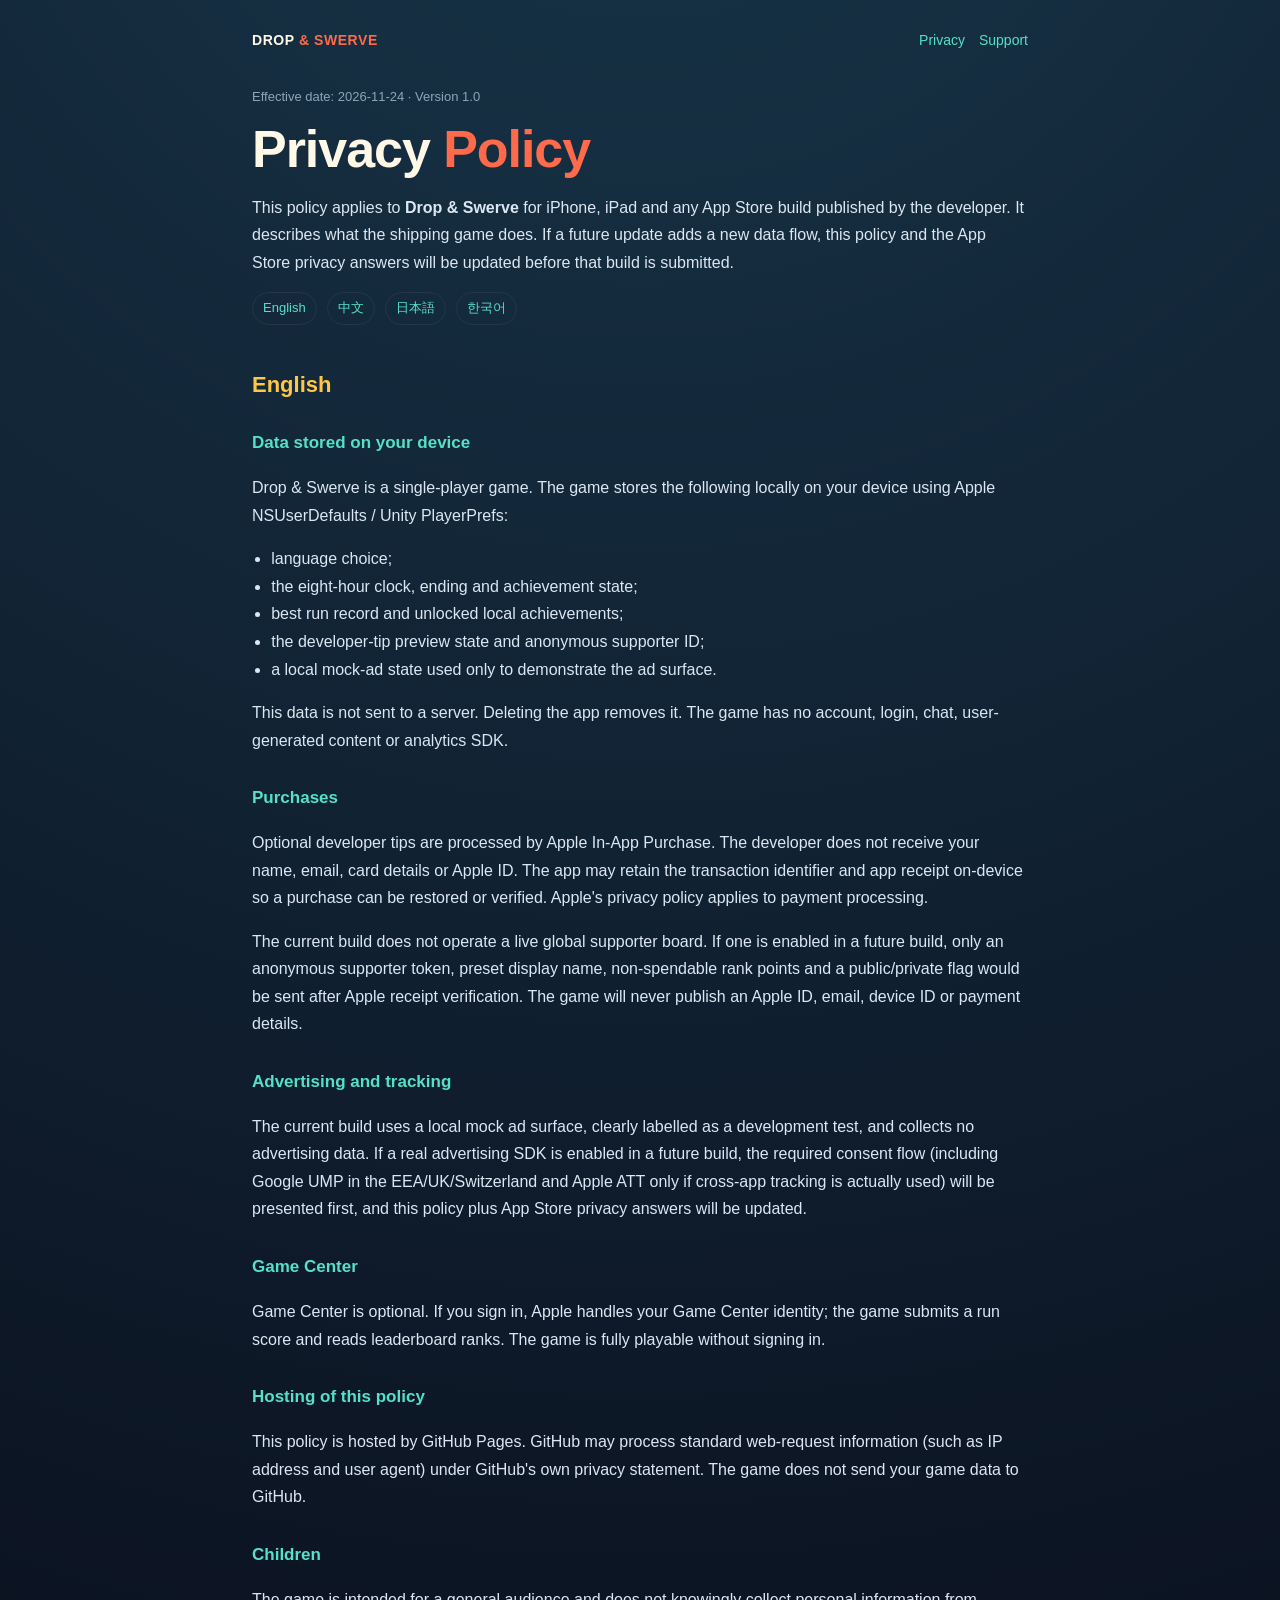
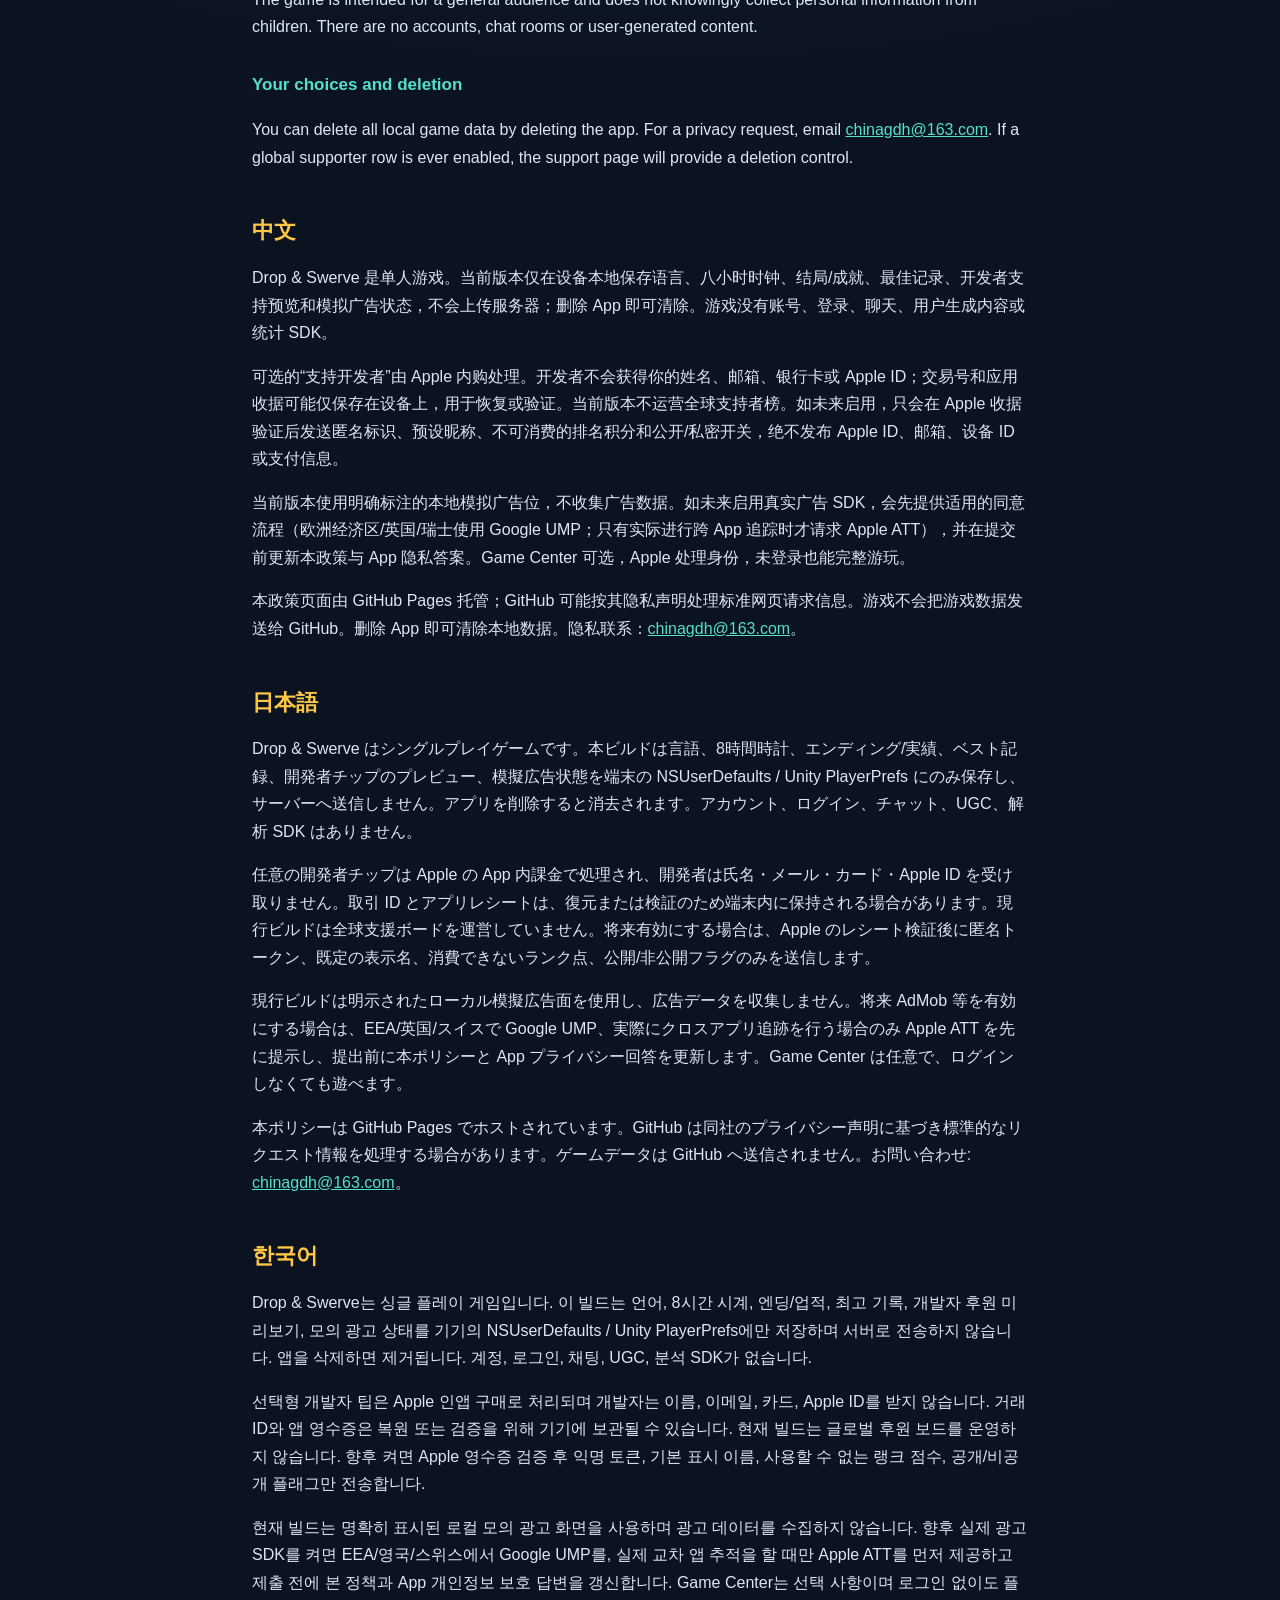
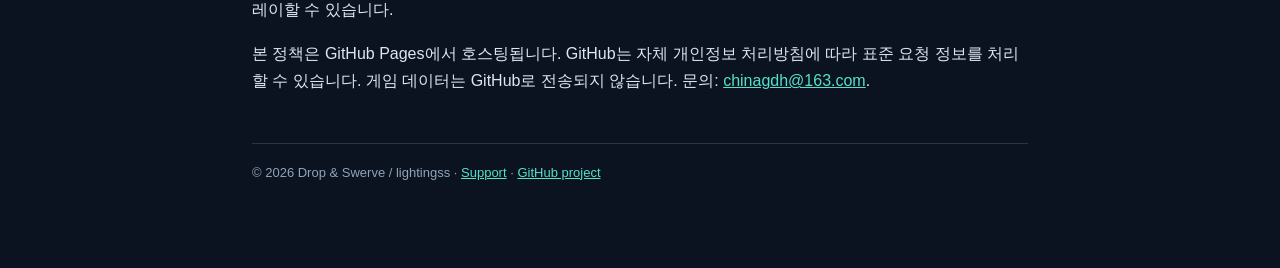
==== privacy.html @ 7aa55470 "Update support and privacy contact email" ====
<!doctype html>
<html lang="en">
<head>
<meta charset="utf-8">
<meta name="viewport" content="width=device-width,initial-scale=1,viewport-fit=cover">
<title>Privacy Policy — Drop &amp; Swerve</title>
<meta name="description" content="Privacy Policy for Drop & Swerve.">
<link rel="stylesheet" href="style.css">
</head>
<body><div class="wrap">
<nav><a class="brand" href="./">DROP <span>&amp; SWERVE</span></a><a href="privacy.html">Privacy</a><a href="support.html">Support</a></nav>
<main>
<p class="muted">Effective date: 2026-11-24 · Version 1.0</p>
<h1>Privacy <span>Policy</span></h1>
<p>This policy applies to <strong>Drop &amp; Swerve</strong> for iPhone, iPad and any App Store build published by the developer. It describes what the shipping game does. If a future update adds a new data flow, this policy and the App Store privacy answers will be updated before that build is submitted.</p>
<div class="langs"><a href="#en">English</a><a href="#zh">中文</a><a href="#ja">日本語</a><a href="#ko">한국어</a></div>

<h2 id="en">English</h2>
<h3>Data stored on your device</h3>
<p>Drop &amp; Swerve is a single-player game. The game stores the following locally on your device using Apple NSUserDefaults / Unity PlayerPrefs:</p>
<ul>
<li>language choice;</li>
<li>the eight-hour clock, ending and achievement state;</li>
<li>best run record and unlocked local achievements;</li>
<li>the developer-tip preview state and anonymous supporter ID;</li>
<li>a local mock-ad state used only to demonstrate the ad surface.</li>
</ul>
<p>This data is not sent to a server. Deleting the app removes it. The game has no account, login, chat, user-generated content or analytics SDK.</p>
<h3>Purchases</h3>
<p>Optional developer tips are processed by Apple In-App Purchase. The developer does not receive your name, email, card details or Apple ID. The app may retain the transaction identifier and app receipt on-device so a purchase can be restored or verified. Apple's privacy policy applies to payment processing.</p>
<p>The current build does not operate a live global supporter board. If one is enabled in a future build, only an anonymous supporter token, preset display name, non-spendable rank points and a public/private flag would be sent after Apple receipt verification. The game will never publish an Apple ID, email, device ID or payment details.</p>
<h3>Advertising and tracking</h3>
<p>The current build uses a local mock ad surface, clearly labelled as a development test, and collects no advertising data. If a real advertising SDK is enabled in a future build, the required consent flow (including Google UMP in the EEA/UK/Switzerland and Apple ATT only if cross-app tracking is actually used) will be presented first, and this policy plus App Store privacy answers will be updated.</p>
<h3>Game Center</h3>
<p>Game Center is optional. If you sign in, Apple handles your Game Center identity; the game submits a run score and reads leaderboard ranks. The game is fully playable without signing in.</p>
<h3>Hosting of this policy</h3>
<p>This policy is hosted by GitHub Pages. GitHub may process standard web-request information (such as IP address and user agent) under GitHub's own privacy statement. The game does not send your game data to GitHub.</p>
<h3>Children</h3>
<p>The game is intended for a general audience and does not knowingly collect personal information from children. There are no accounts, chat rooms or user-generated content.</p>
<h3>Your choices and deletion</h3>
<p>You can delete all local game data by deleting the app. For a privacy request, email <a href="mailto:chinagdh@163.com">chinagdh@163.com</a>. If a global supporter row is ever enabled, the support page will provide a deletion control.</p>

<h2 id="zh">中文</h2>
<p>Drop &amp; Swerve 是单人游戏。当前版本仅在设备本地保存语言、八小时时钟、结局/成就、最佳记录、开发者支持预览和模拟广告状态，不会上传服务器；删除 App 即可清除。游戏没有账号、登录、聊天、用户生成内容或统计 SDK。</p>
<p>可选的“支持开发者”由 Apple 内购处理。开发者不会获得你的姓名、邮箱、银行卡或 Apple ID；交易号和应用收据可能仅保存在设备上，用于恢复或验证。当前版本不运营全球支持者榜。如未来启用，只会在 Apple 收据验证后发送匿名标识、预设昵称、不可消费的排名积分和公开/私密开关，绝不发布 Apple ID、邮箱、设备 ID 或支付信息。</p>
<p>当前版本使用明确标注的本地模拟广告位，不收集广告数据。如未来启用真实广告 SDK，会先提供适用的同意流程（欧洲经济区/英国/瑞士使用 Google UMP；只有实际进行跨 App 追踪时才请求 Apple ATT），并在提交前更新本政策与 App 隐私答案。Game Center 可选，Apple 处理身份，未登录也能完整游玩。</p>
<p>本政策页面由 GitHub Pages 托管；GitHub 可能按其隐私声明处理标准网页请求信息。游戏不会把游戏数据发送给 GitHub。删除 App 即可清除本地数据。隐私联系：<a href="mailto:chinagdh@163.com">chinagdh@163.com</a>。</p>

<h2 id="ja">日本語</h2>
<p>Drop &amp; Swerve はシングルプレイゲームです。本ビルドは言語、8時間時計、エンディング/実績、ベスト記録、開発者チップのプレビュー、模擬広告状態を端末の NSUserDefaults / Unity PlayerPrefs にのみ保存し、サーバーへ送信しません。アプリを削除すると消去されます。アカウント、ログイン、チャット、UGC、解析 SDK はありません。</p>
<p>任意の開発者チップは Apple の App 内課金で処理され、開発者は氏名・メール・カード・Apple ID を受け取りません。取引 ID とアプリレシートは、復元または検証のため端末内に保持される場合があります。現行ビルドは全球支援ボードを運営していません。将来有効にする場合は、Apple のレシート検証後に匿名トークン、既定の表示名、消費できないランク点、公開/非公開フラグのみを送信します。</p>
<p>現行ビルドは明示されたローカル模擬広告面を使用し、広告データを収集しません。将来 AdMob 等を有効にする場合は、EEA/英国/スイスで Google UMP、実際にクロスアプリ追跡を行う場合のみ Apple ATT を先に提示し、提出前に本ポリシーと App プライバシー回答を更新します。Game Center は任意で、ログインしなくても遊べます。</p>
<p>本ポリシーは GitHub Pages でホストされています。GitHub は同社のプライバシー声明に基づき標準的なリクエスト情報を処理する場合があります。ゲームデータは GitHub へ送信されません。お問い合わせ: <a href="mailto:chinagdh@163.com">chinagdh@163.com</a>。</p>

<h2 id="ko">한국어</h2>
<p>Drop &amp; Swerve는 싱글 플레이 게임입니다. 이 빌드는 언어, 8시간 시계, 엔딩/업적, 최고 기록, 개발자 후원 미리보기, 모의 광고 상태를 기기의 NSUserDefaults / Unity PlayerPrefs에만 저장하며 서버로 전송하지 않습니다. 앱을 삭제하면 제거됩니다. 계정, 로그인, 채팅, UGC, 분석 SDK가 없습니다.</p>
<p>선택형 개발자 팁은 Apple 인앱 구매로 처리되며 개발자는 이름, 이메일, 카드, Apple ID를 받지 않습니다. 거래 ID와 앱 영수증은 복원 또는 검증을 위해 기기에 보관될 수 있습니다. 현재 빌드는 글로벌 후원 보드를 운영하지 않습니다. 향후 켜면 Apple 영수증 검증 후 익명 토큰, 기본 표시 이름, 사용할 수 없는 랭크 점수, 공개/비공개 플래그만 전송합니다.</p>
<p>현재 빌드는 명확히 표시된 로컬 모의 광고 화면을 사용하며 광고 데이터를 수집하지 않습니다. 향후 실제 광고 SDK를 켜면 EEA/영국/스위스에서 Google UMP를, 실제 교차 앱 추적을 할 때만 Apple ATT를 먼저 제공하고 제출 전에 본 정책과 App 개인정보 보호 답변을 갱신합니다. Game Center는 선택 사항이며 로그인 없이도 플레이할 수 있습니다.</p>
<p>본 정책은 GitHub Pages에서 호스팅됩니다. GitHub는 자체 개인정보 처리방침에 따라 표준 요청 정보를 처리할 수 있습니다. 게임 데이터는 GitHub로 전송되지 않습니다. 문의: <a href="mailto:chinagdh@163.com">chinagdh@163.com</a>.</p>
</main>
<footer>© 2026 Drop &amp; Swerve / lightingss · <a href="support.html">Support</a> · <a href="https://github.com/lightingss/drop-swerve-legal">GitHub project</a></footer>
</div></body></html>
---- style.css ----
:root{color-scheme:dark;--bg:#0b1220;--panel:#111c2d;--ink:#dce7f2;--cream:#fff8e7;--coral:#ff6a4a;--gold:#ffc744;--teal:#55e0c8;--muted:#8fa4b8;--line:#24354c}
*{box-sizing:border-box}html{scroll-behavior:smooth}
body{margin:0;background:radial-gradient(circle at 50% -10%,#18364a 0,var(--bg) 55%);color:var(--ink);font-family:-apple-system,BlinkMacSystemFont,"Segoe UI",Roboto,"Helvetica Neue",Arial,"Noto Sans",sans-serif;line-height:1.72}
a{color:var(--teal)}a:hover{color:var(--gold)}
.wrap{width:min(820px,100%);margin:0 auto;padding:28px 22px 84px}
nav{display:flex;gap:14px;flex-wrap:wrap;align-items:center;margin-bottom:34px;font-size:14px}
nav .brand{font-weight:900;color:var(--cream);letter-spacing:.04em;text-decoration:none;margin-right:auto}
nav .brand span{color:var(--coral)}
nav a{text-decoration:none}
.hero{padding:24px 0 30px;border-bottom:1px solid var(--line)}
h1{font-size:clamp(32px,7vw,52px);line-height:1.08;margin:.1em 0 .25em;color:var(--cream);letter-spacing:-.02em}
h1 span{color:var(--coral)}
h2{color:var(--gold);font-size:22px;margin-top:2.1em;line-height:1.3}
h3{color:var(--teal);font-size:17px;margin-top:1.7em}
p,li{font-size:16px}.muted{color:var(--muted);font-size:13px}
.card{background:var(--panel);border:1px solid var(--line);border-radius:18px;padding:18px 20px;margin:16px 0}
.grid{display:grid;grid-template-columns:repeat(auto-fit,minmax(230px,1fr));gap:14px;margin:22px 0}
.btn{display:inline-block;padding:12px 20px;border-radius:999px;background:var(--coral);color:var(--cream);font-weight:800;text-decoration:none}
.btn.secondary{background:transparent;border:1px solid var(--line);color:var(--ink)}
ul{padding-left:1.2em}
.langs{display:flex;gap:10px;flex-wrap:wrap;margin:12px 0 0;font-size:13px}
.langs a{text-decoration:none;border:1px solid var(--line);border-radius:999px;padding:4px 10px}
footer{margin-top:48px;padding-top:18px;border-top:1px solid var(--line);color:var(--muted);font-size:13px}
code{background:#0b1422;border:1px solid var(--line);padding:2px 6px;border-radius:6px}
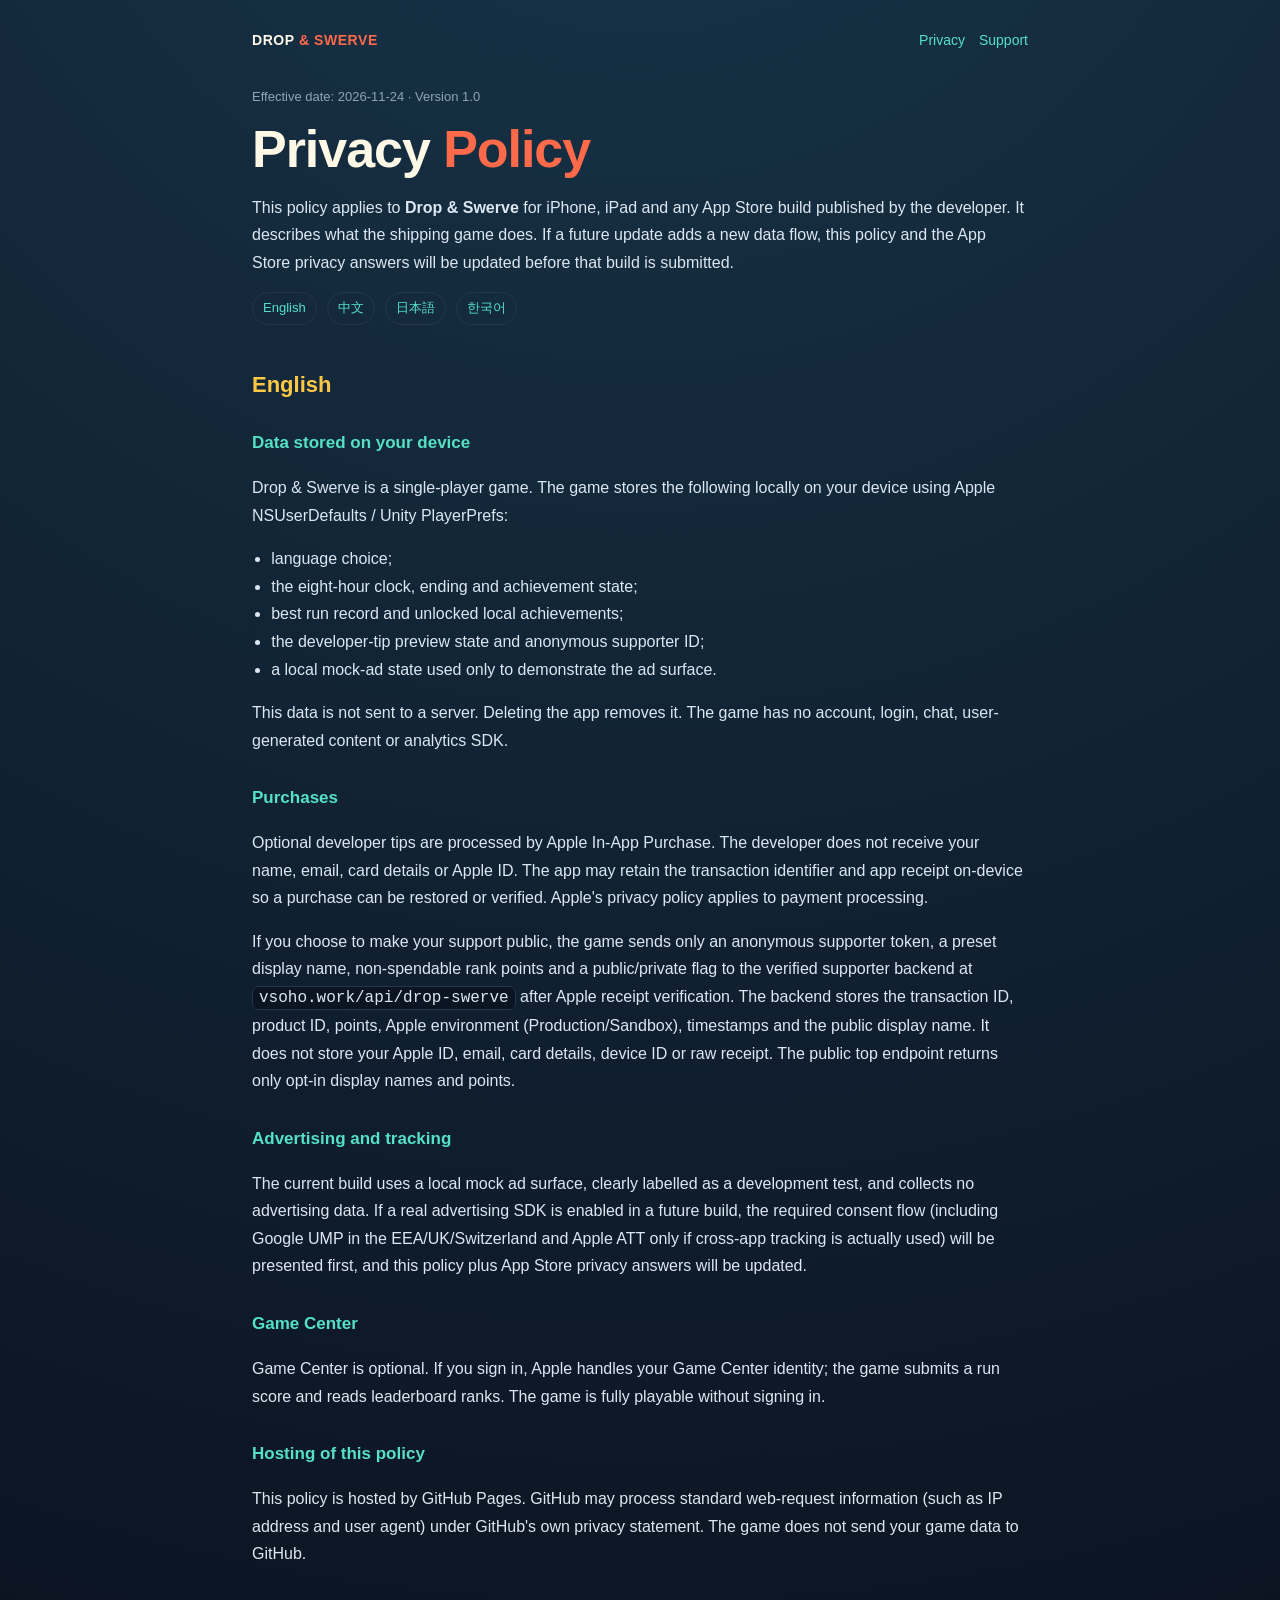
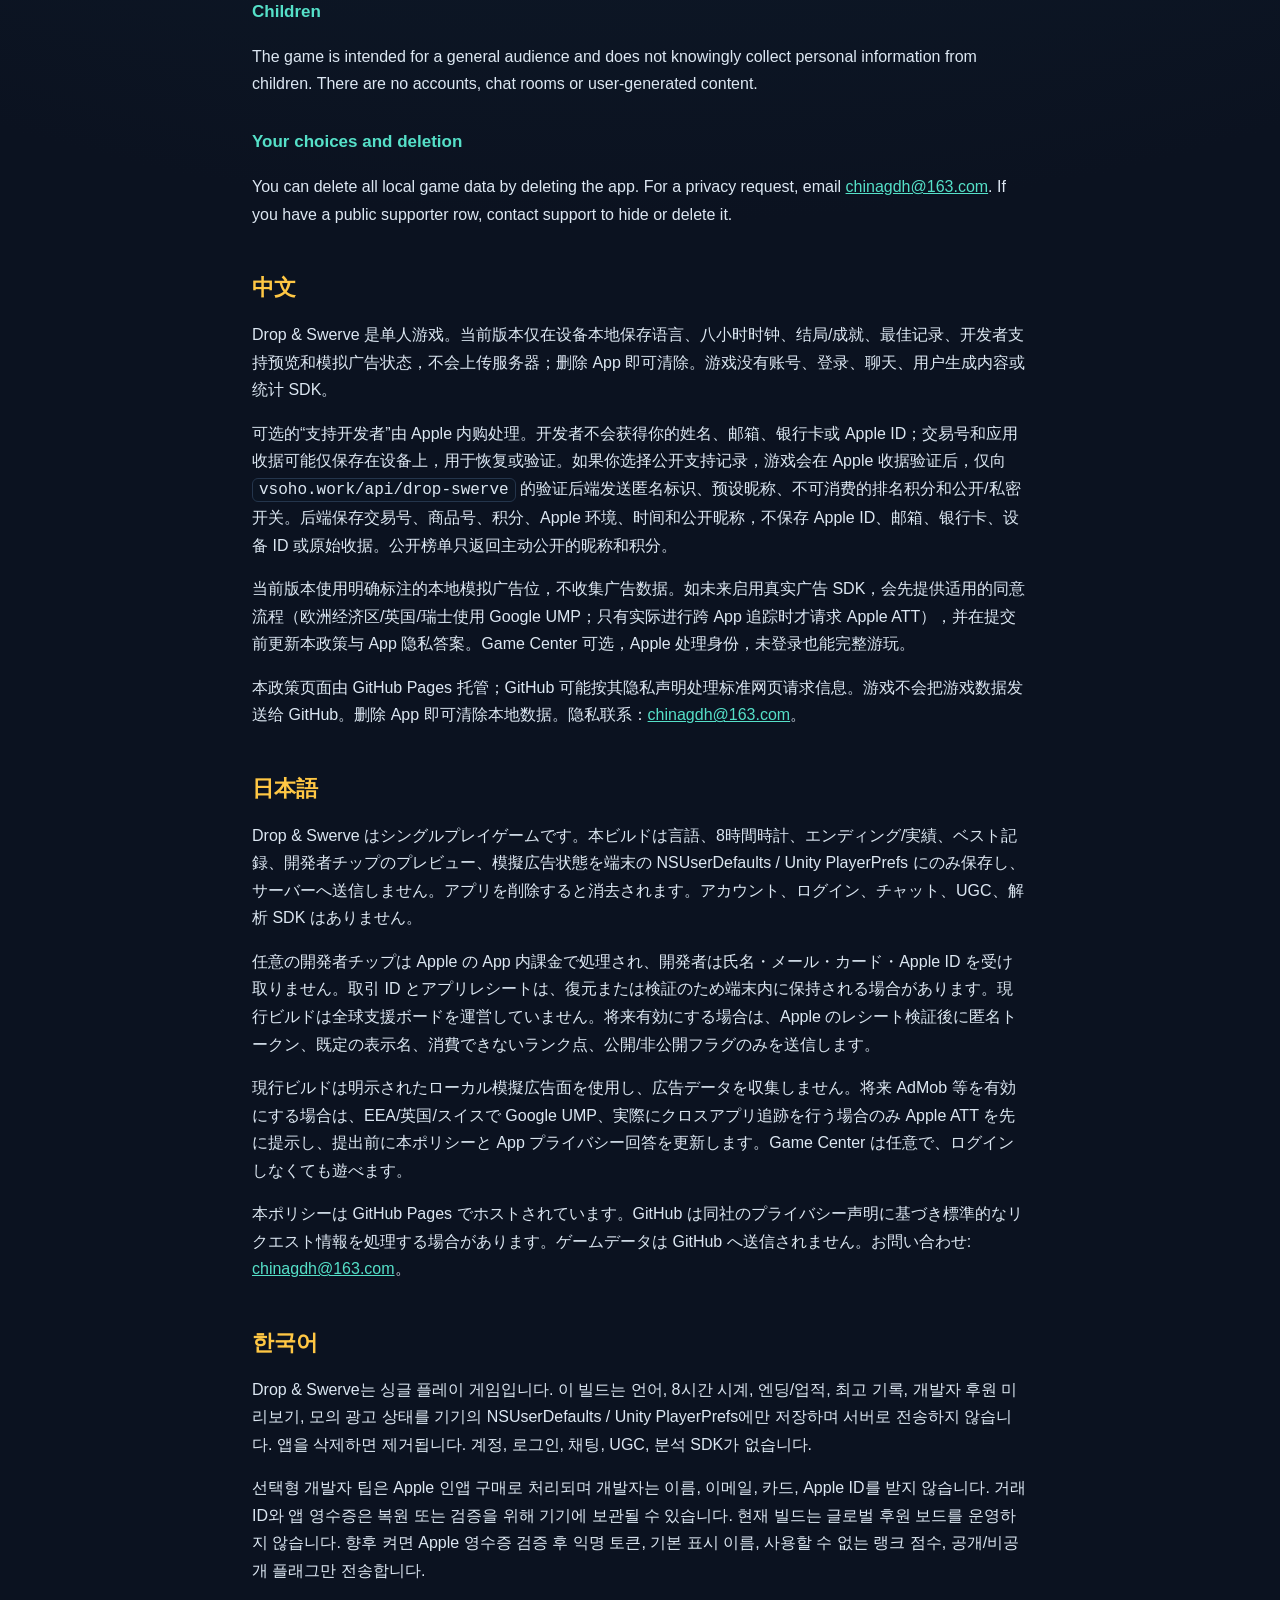
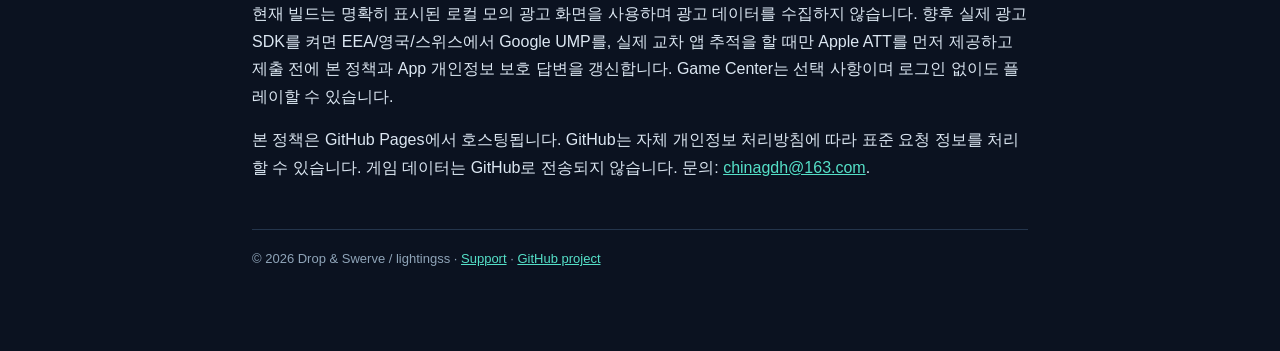
==== commit dd3af537: "Describe verified global supporter board" ====
--- a/privacy.html
+++ b/privacy.html
@@ -28,7 +28,7 @@
 <p>This data is not sent to a server. Deleting the app removes it. The game has no account, login, chat, user-generated content or analytics SDK.</p>
 <h3>Purchases</h3>
 <p>Optional developer tips are processed by Apple In-App Purchase. The developer does not receive your name, email, card details or Apple ID. The app may retain the transaction identifier and app receipt on-device so a purchase can be restored or verified. Apple's privacy policy applies to payment processing.</p>
-<p>The current build does not operate a live global supporter board. If one is enabled in a future build, only an anonymous supporter token, preset display name, non-spendable rank points and a public/private flag would be sent after Apple receipt verification. The game will never publish an Apple ID, email, device ID or payment details.</p>
+<p>If you choose to make your support public, the game sends only an anonymous supporter token, a preset display name, non-spendable rank points and a public/private flag to the verified supporter backend at <code>vsoho.work/api/drop-swerve</code> after Apple receipt verification. The backend stores the transaction ID, product ID, points, Apple environment (Production/Sandbox), timestamps and the public display name. It does not store your Apple ID, email, card details, device ID or raw receipt. The public top endpoint returns only opt-in display names and points.</p>
 <h3>Advertising and tracking</h3>
 <p>The current build uses a local mock ad surface, clearly labelled as a development test, and collects no advertising data. If a real advertising SDK is enabled in a future build, the required consent flow (including Google UMP in the EEA/UK/Switzerland and Apple ATT only if cross-app tracking is actually used) will be presented first, and this policy plus App Store privacy answers will be updated.</p>
 <h3>Game Center</h3>
@@ -38,11 +38,11 @@
 <h3>Children</h3>
 <p>The game is intended for a general audience and does not knowingly collect personal information from children. There are no accounts, chat rooms or user-generated content.</p>
 <h3>Your choices and deletion</h3>
-<p>You can delete all local game data by deleting the app. For a privacy request, email <a href="mailto:chinagdh@163.com">chinagdh@163.com</a>. If a global supporter row is ever enabled, the support page will provide a deletion control.</p>
+<p>You can delete all local game data by deleting the app. For a privacy request, email <a href="mailto:chinagdh@163.com">chinagdh@163.com</a>. If you have a public supporter row, contact support to hide or delete it.</p>
 
 <h2 id="zh">中文</h2>
 <p>Drop &amp; Swerve 是单人游戏。当前版本仅在设备本地保存语言、八小时时钟、结局/成就、最佳记录、开发者支持预览和模拟广告状态，不会上传服务器；删除 App 即可清除。游戏没有账号、登录、聊天、用户生成内容或统计 SDK。</p>
-<p>可选的“支持开发者”由 Apple 内购处理。开发者不会获得你的姓名、邮箱、银行卡或 Apple ID；交易号和应用收据可能仅保存在设备上，用于恢复或验证。当前版本不运营全球支持者榜。如未来启用，只会在 Apple 收据验证后发送匿名标识、预设昵称、不可消费的排名积分和公开/私密开关，绝不发布 Apple ID、邮箱、设备 ID 或支付信息。</p>
+<p>可选的“支持开发者”由 Apple 内购处理。开发者不会获得你的姓名、邮箱、银行卡或 Apple ID；交易号和应用收据可能仅保存在设备上，用于恢复或验证。如果你选择公开支持记录，游戏会在 Apple 收据验证后，仅向 <code>vsoho.work/api/drop-swerve</code> 的验证后端发送匿名标识、预设昵称、不可消费的排名积分和公开/私密开关。后端保存交易号、商品号、积分、Apple 环境、时间和公开昵称，不保存 Apple ID、邮箱、银行卡、设备 ID 或原始收据。公开榜单只返回主动公开的昵称和积分。</p>
 <p>当前版本使用明确标注的本地模拟广告位，不收集广告数据。如未来启用真实广告 SDK，会先提供适用的同意流程（欧洲经济区/英国/瑞士使用 Google UMP；只有实际进行跨 App 追踪时才请求 Apple ATT），并在提交前更新本政策与 App 隐私答案。Game Center 可选，Apple 处理身份，未登录也能完整游玩。</p>
 <p>本政策页面由 GitHub Pages 托管；GitHub 可能按其隐私声明处理标准网页请求信息。游戏不会把游戏数据发送给 GitHub。删除 App 即可清除本地数据。隐私联系：<a href="mailto:chinagdh@163.com">chinagdh@163.com</a>。</p>
 
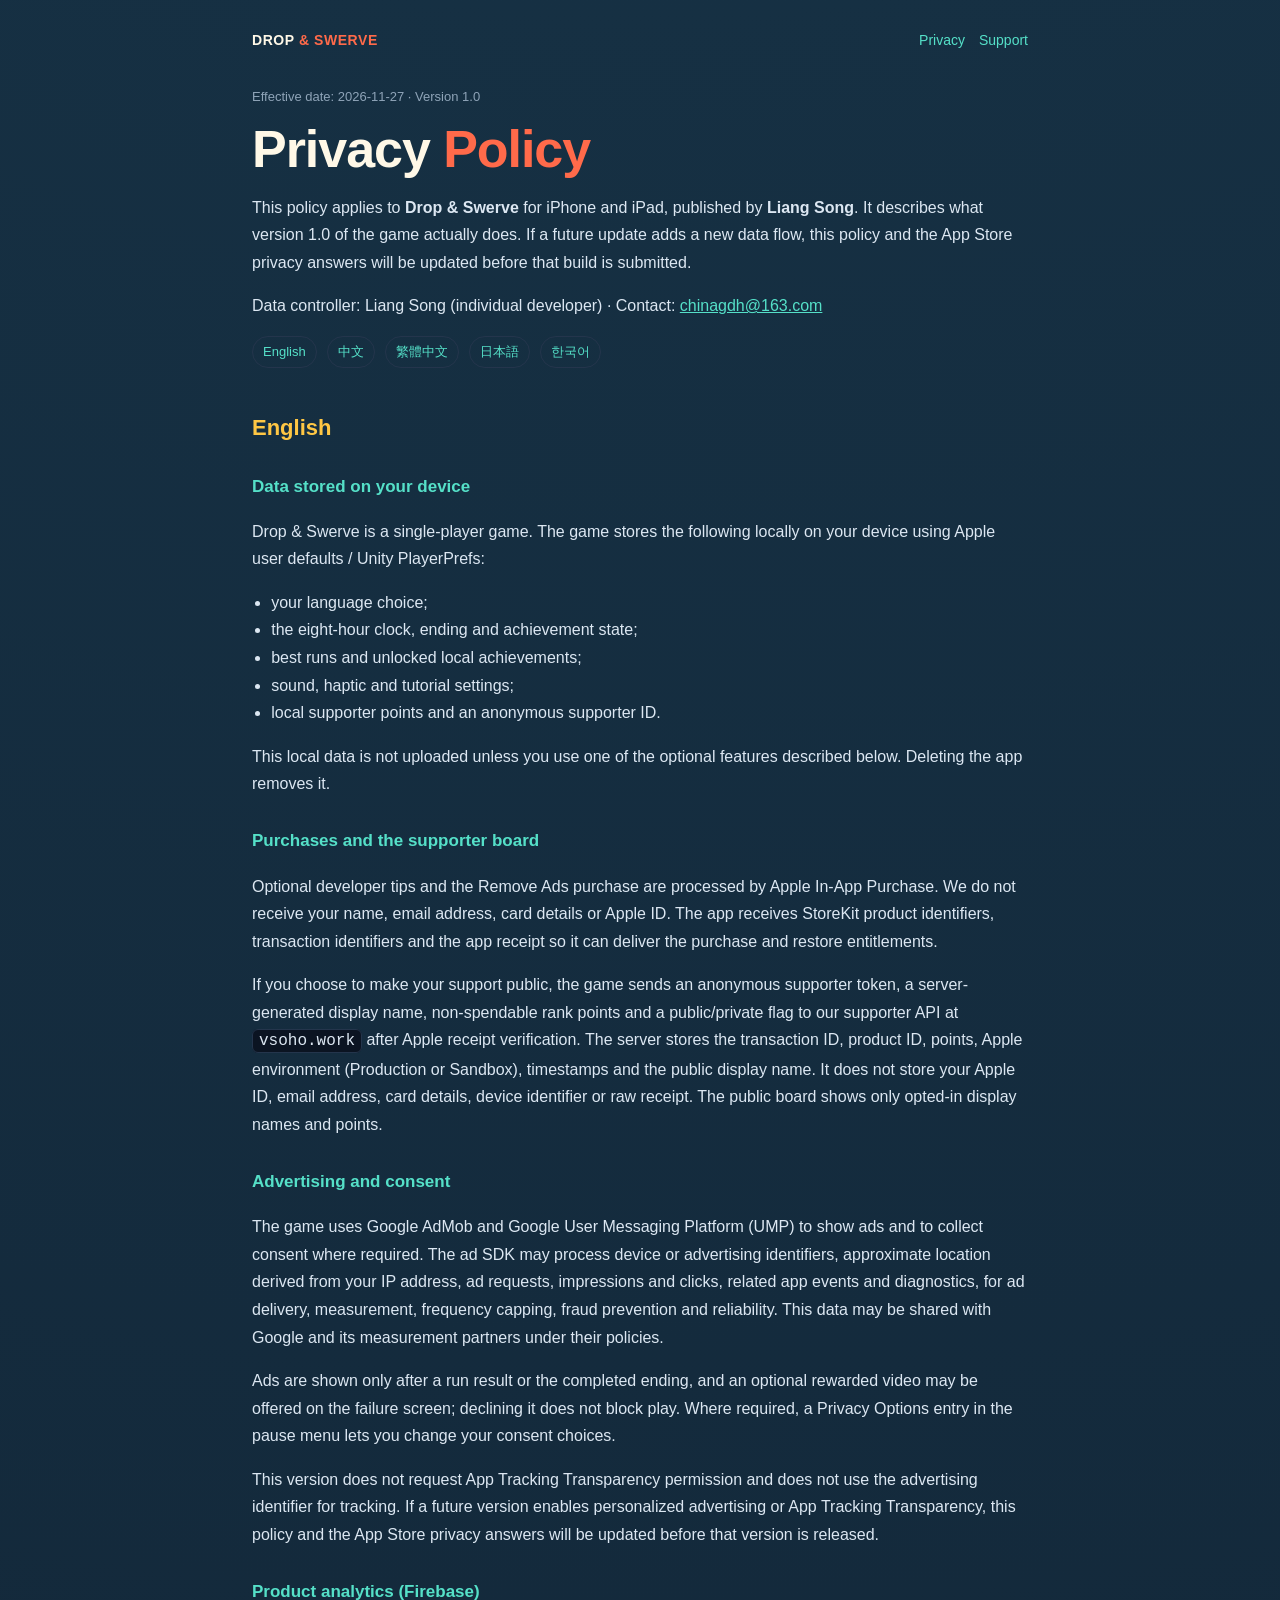
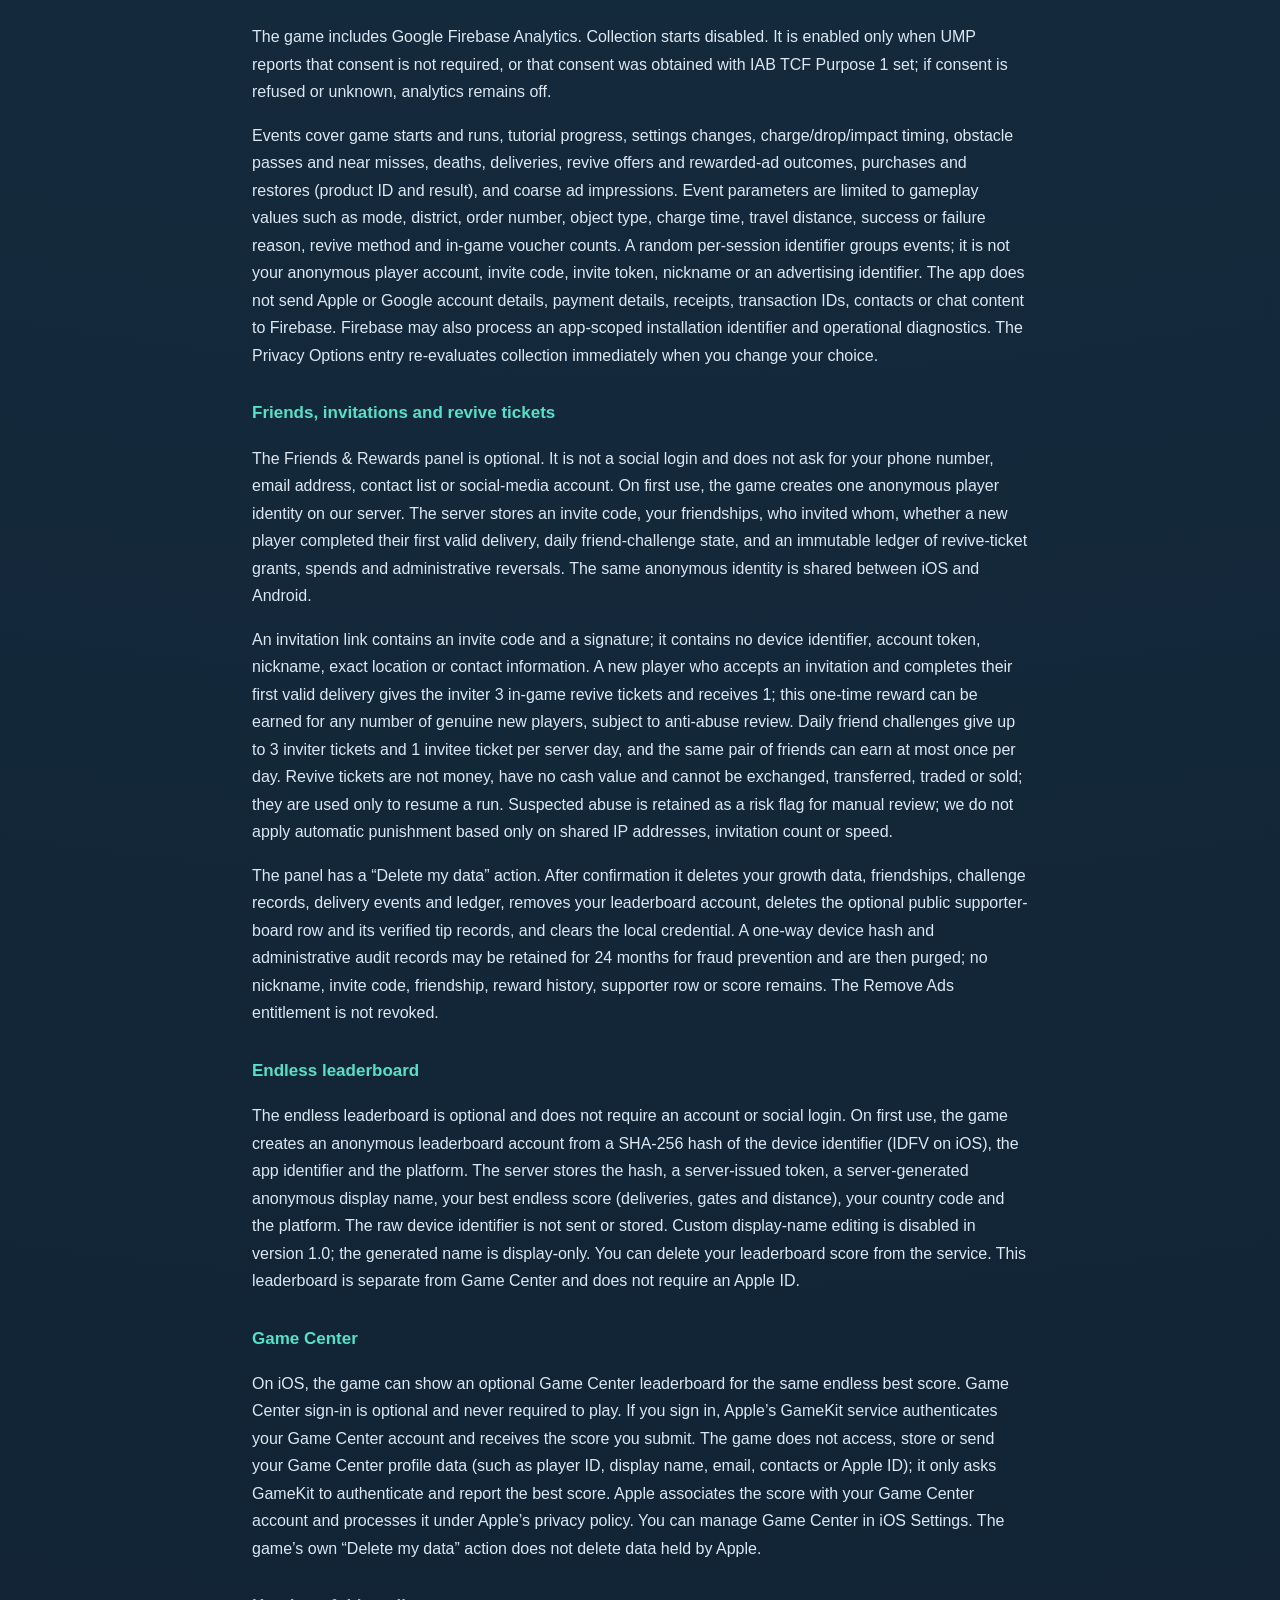
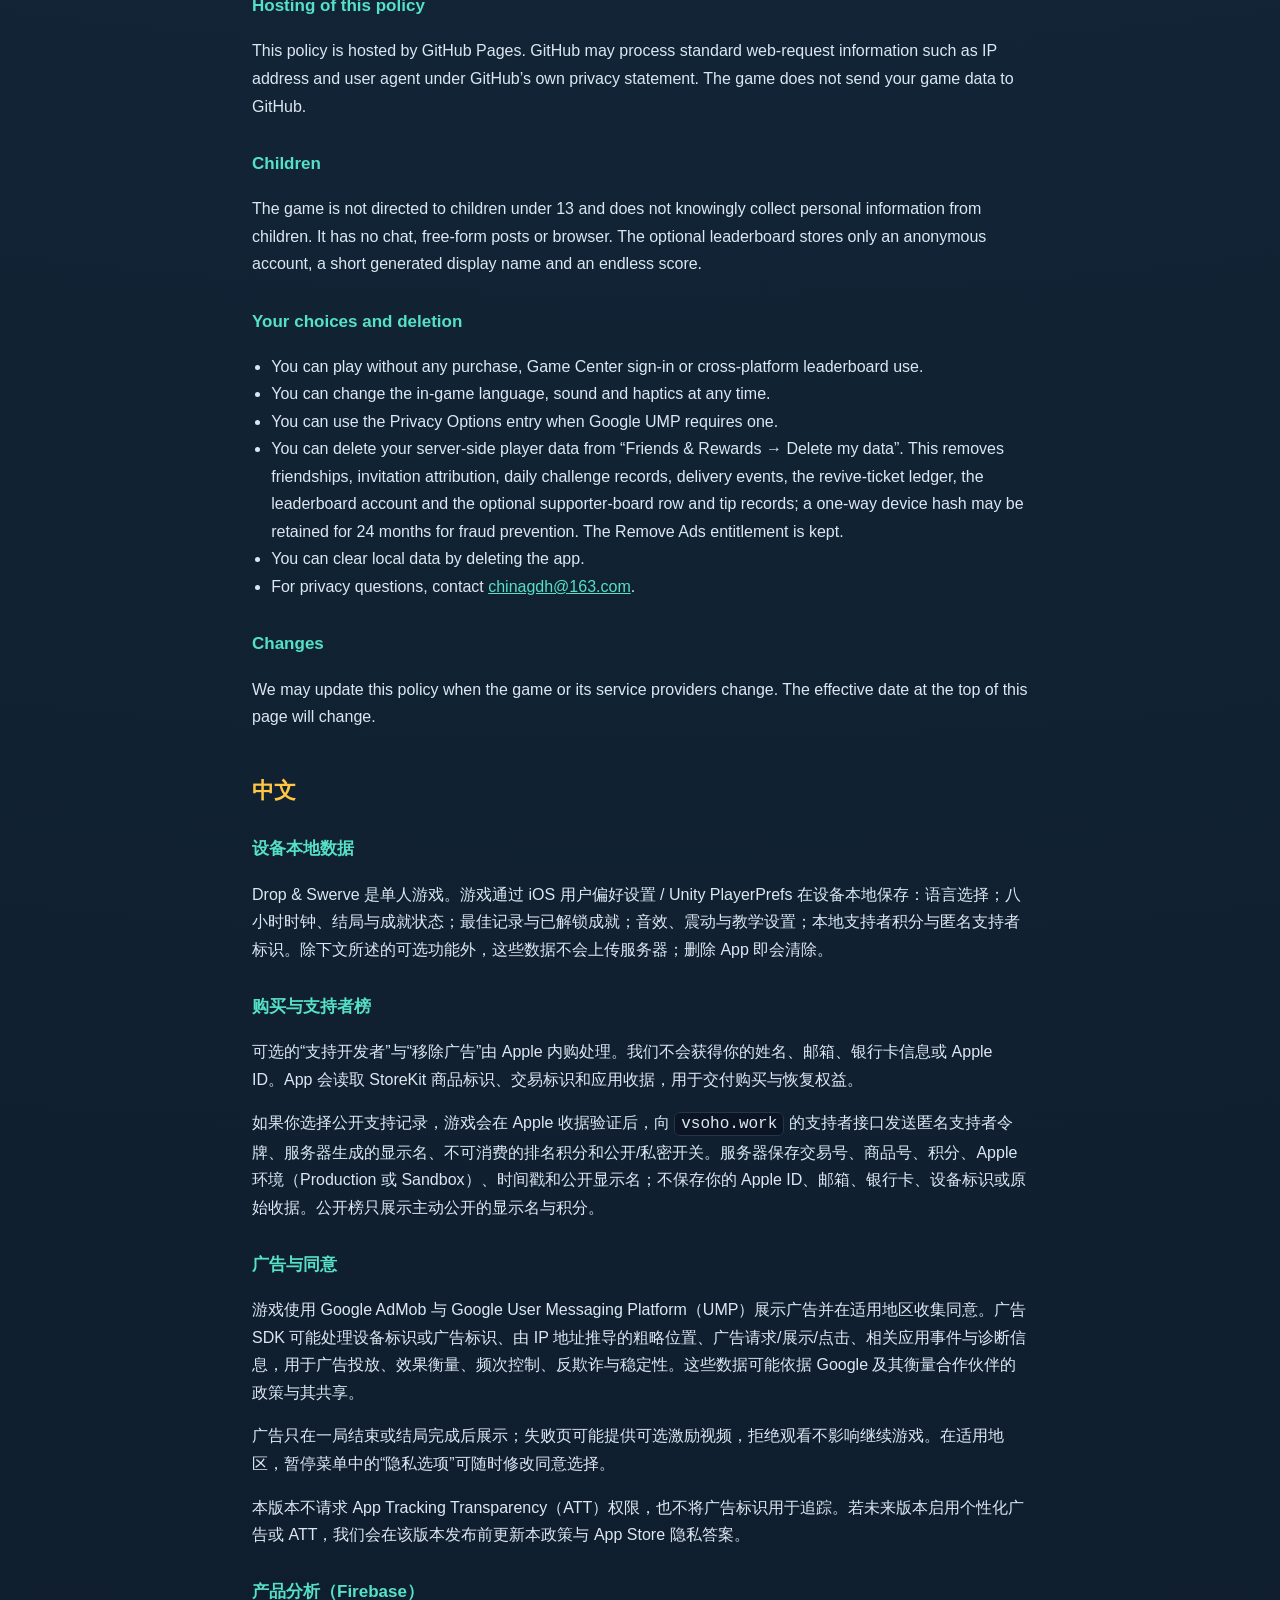
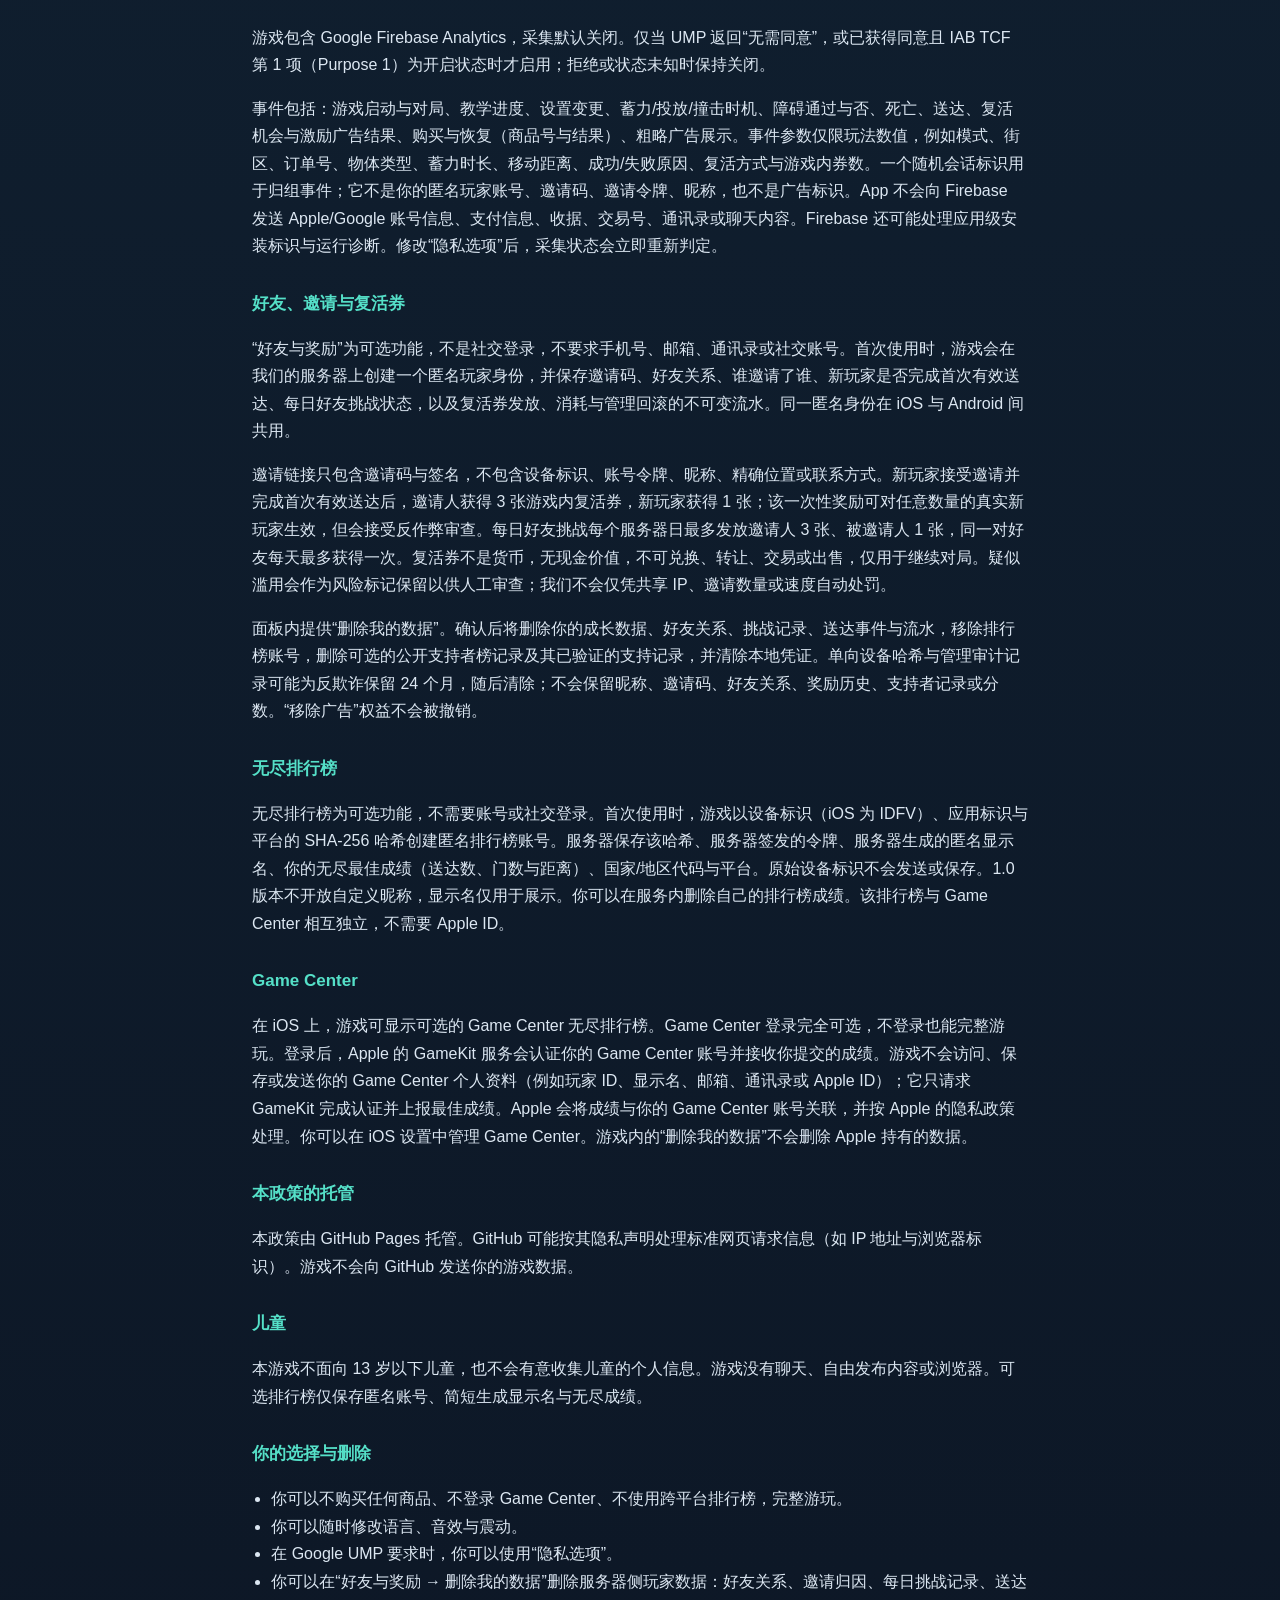
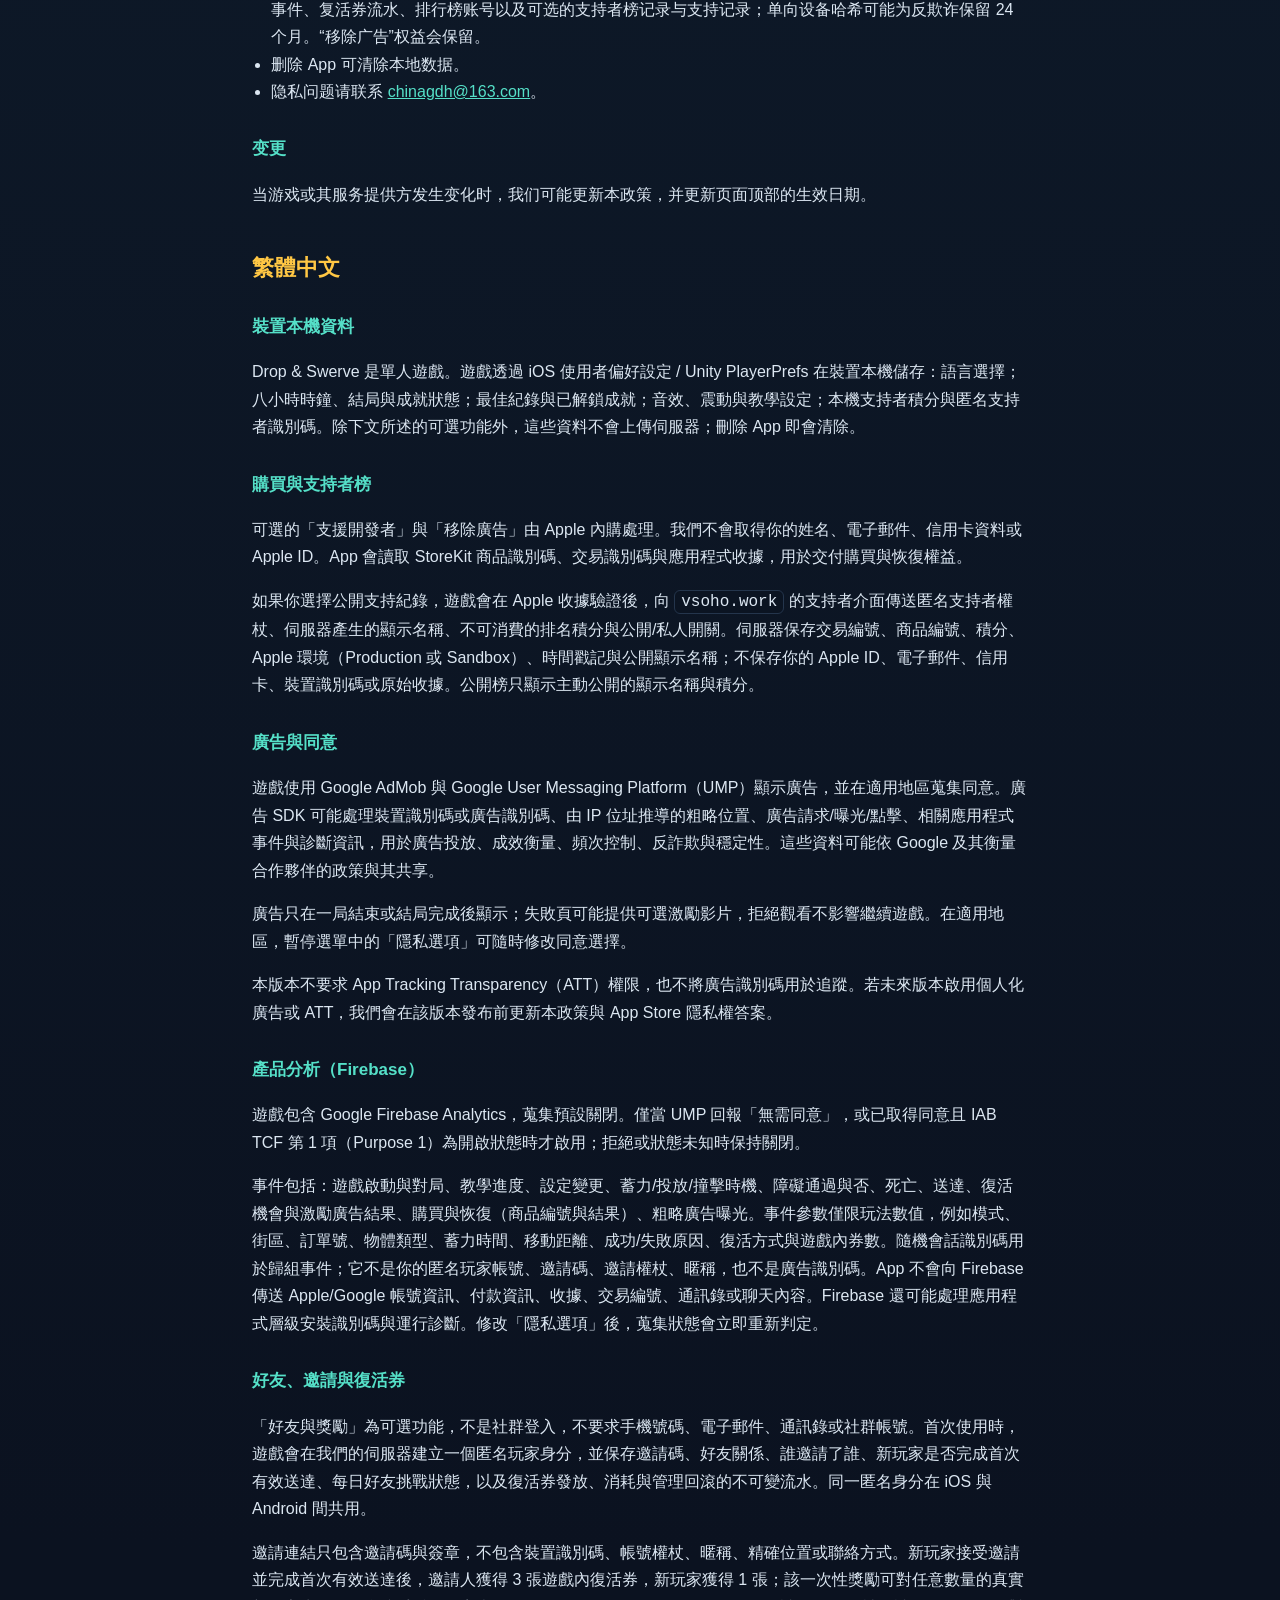
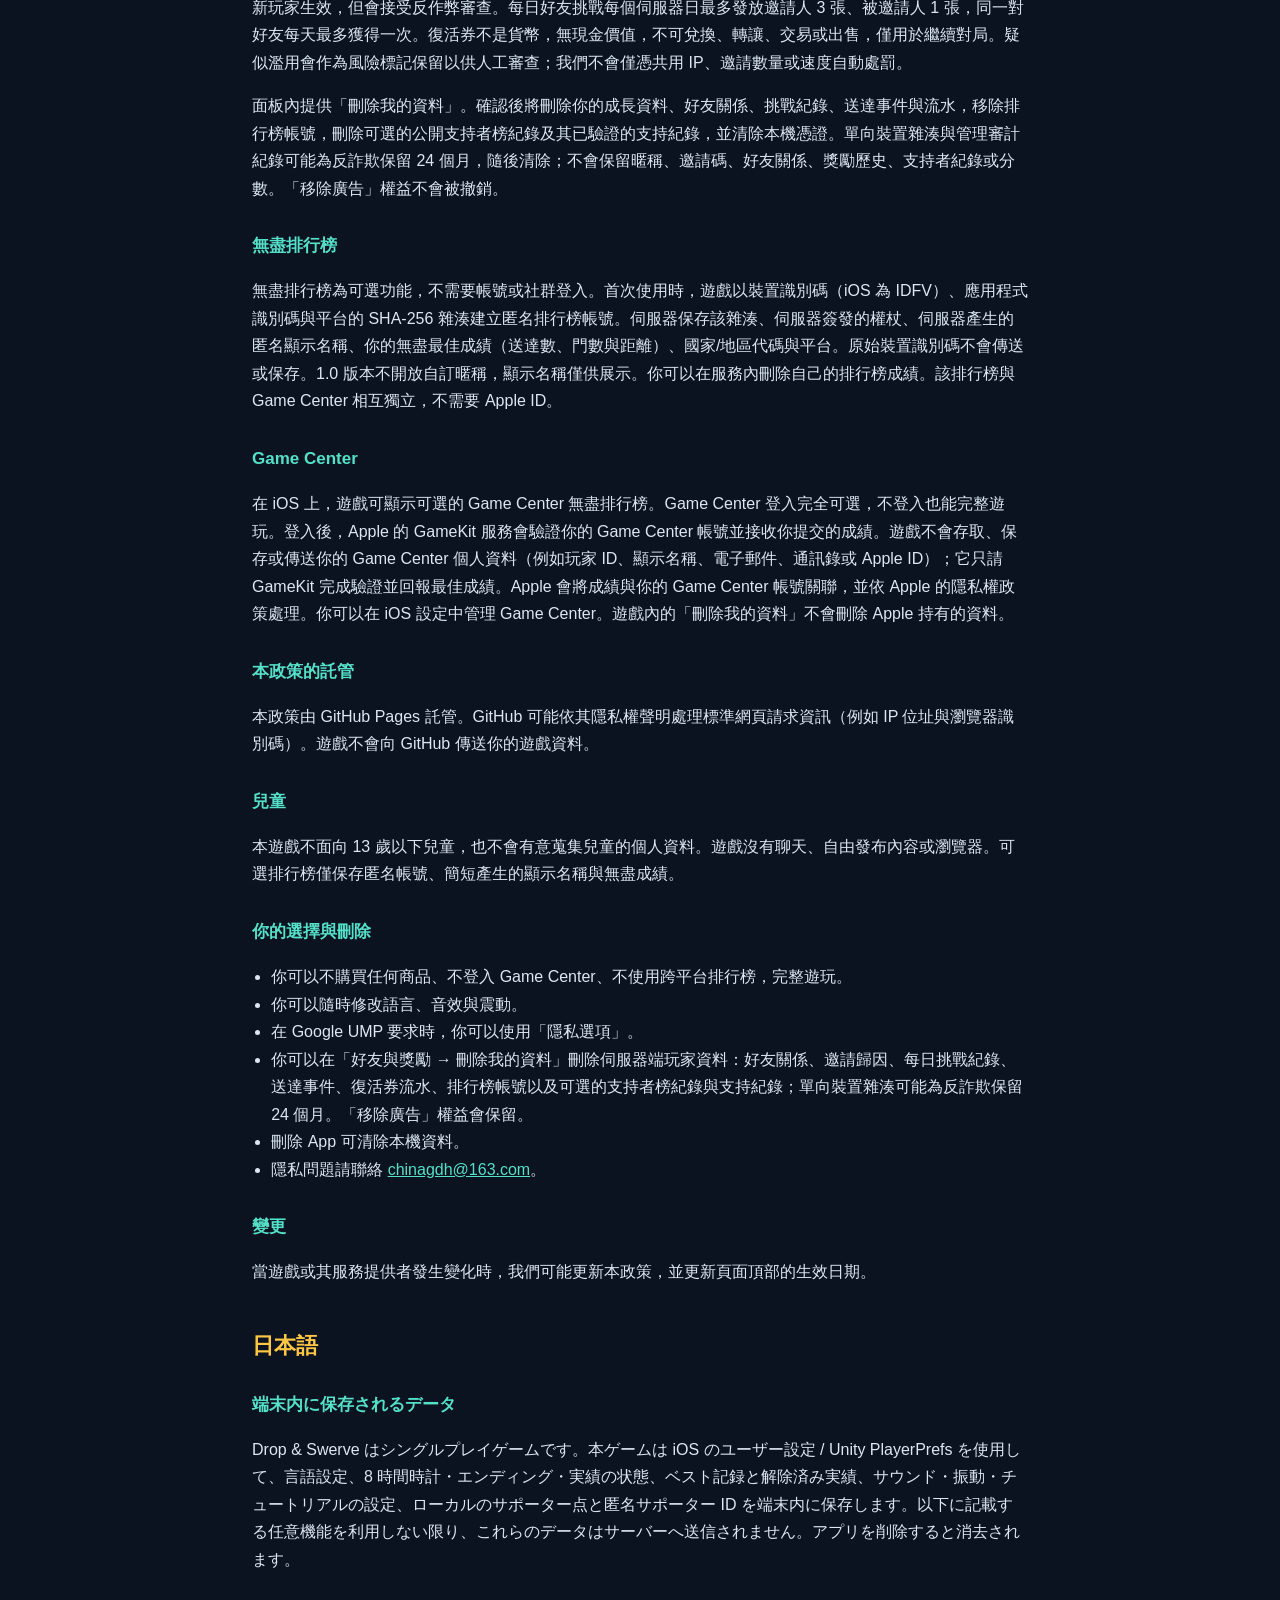
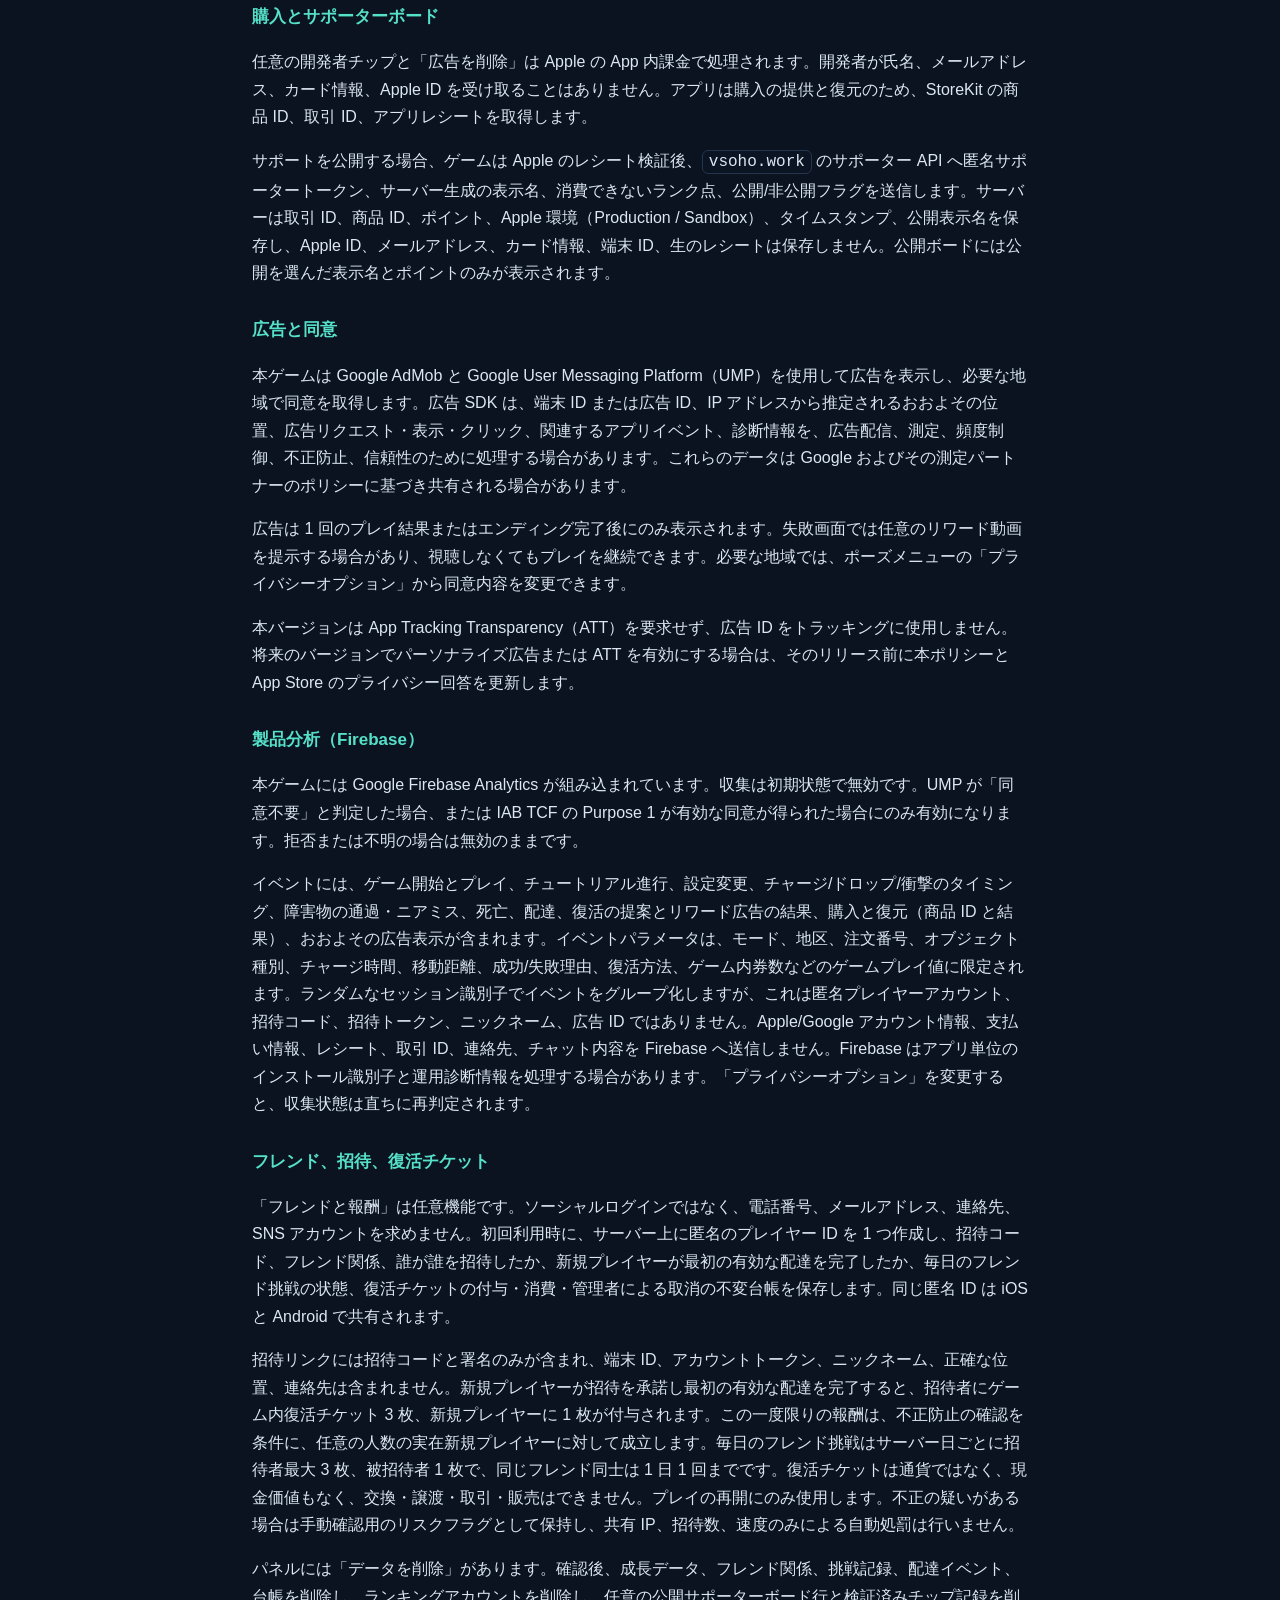
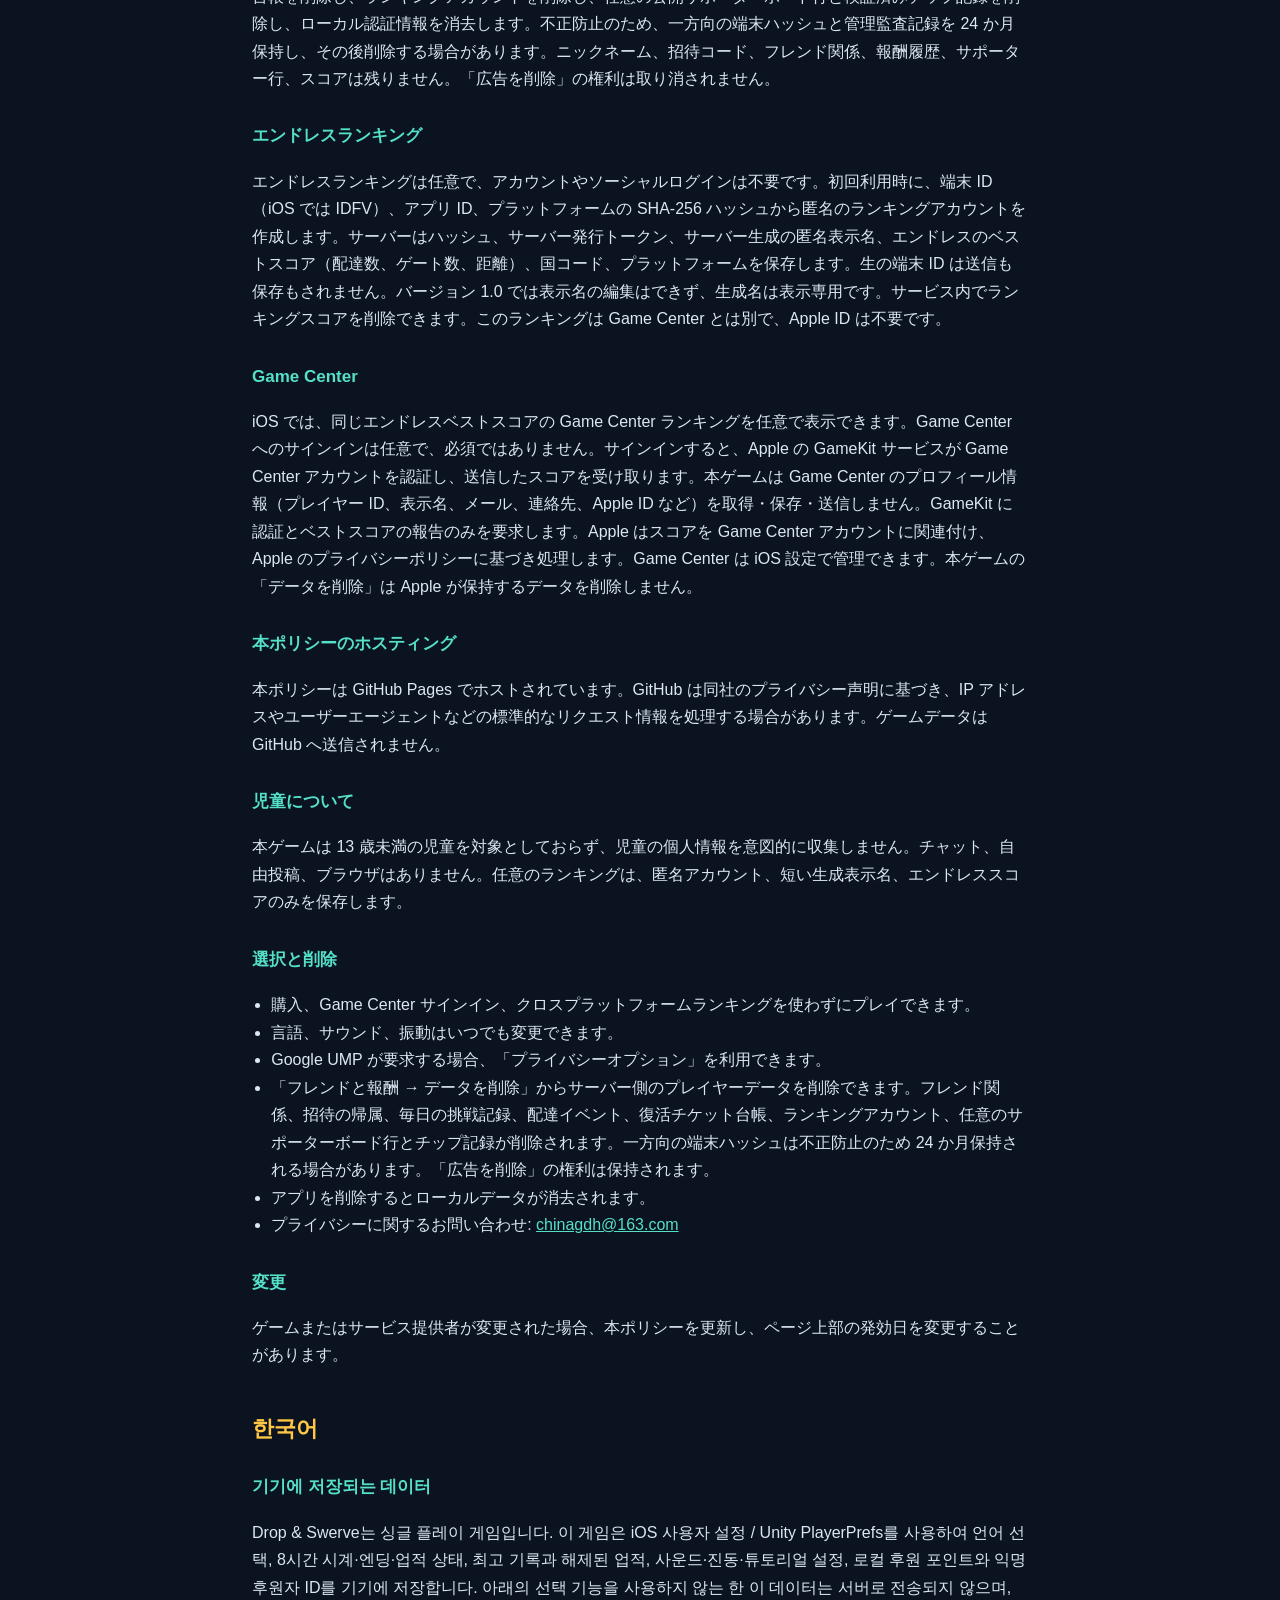
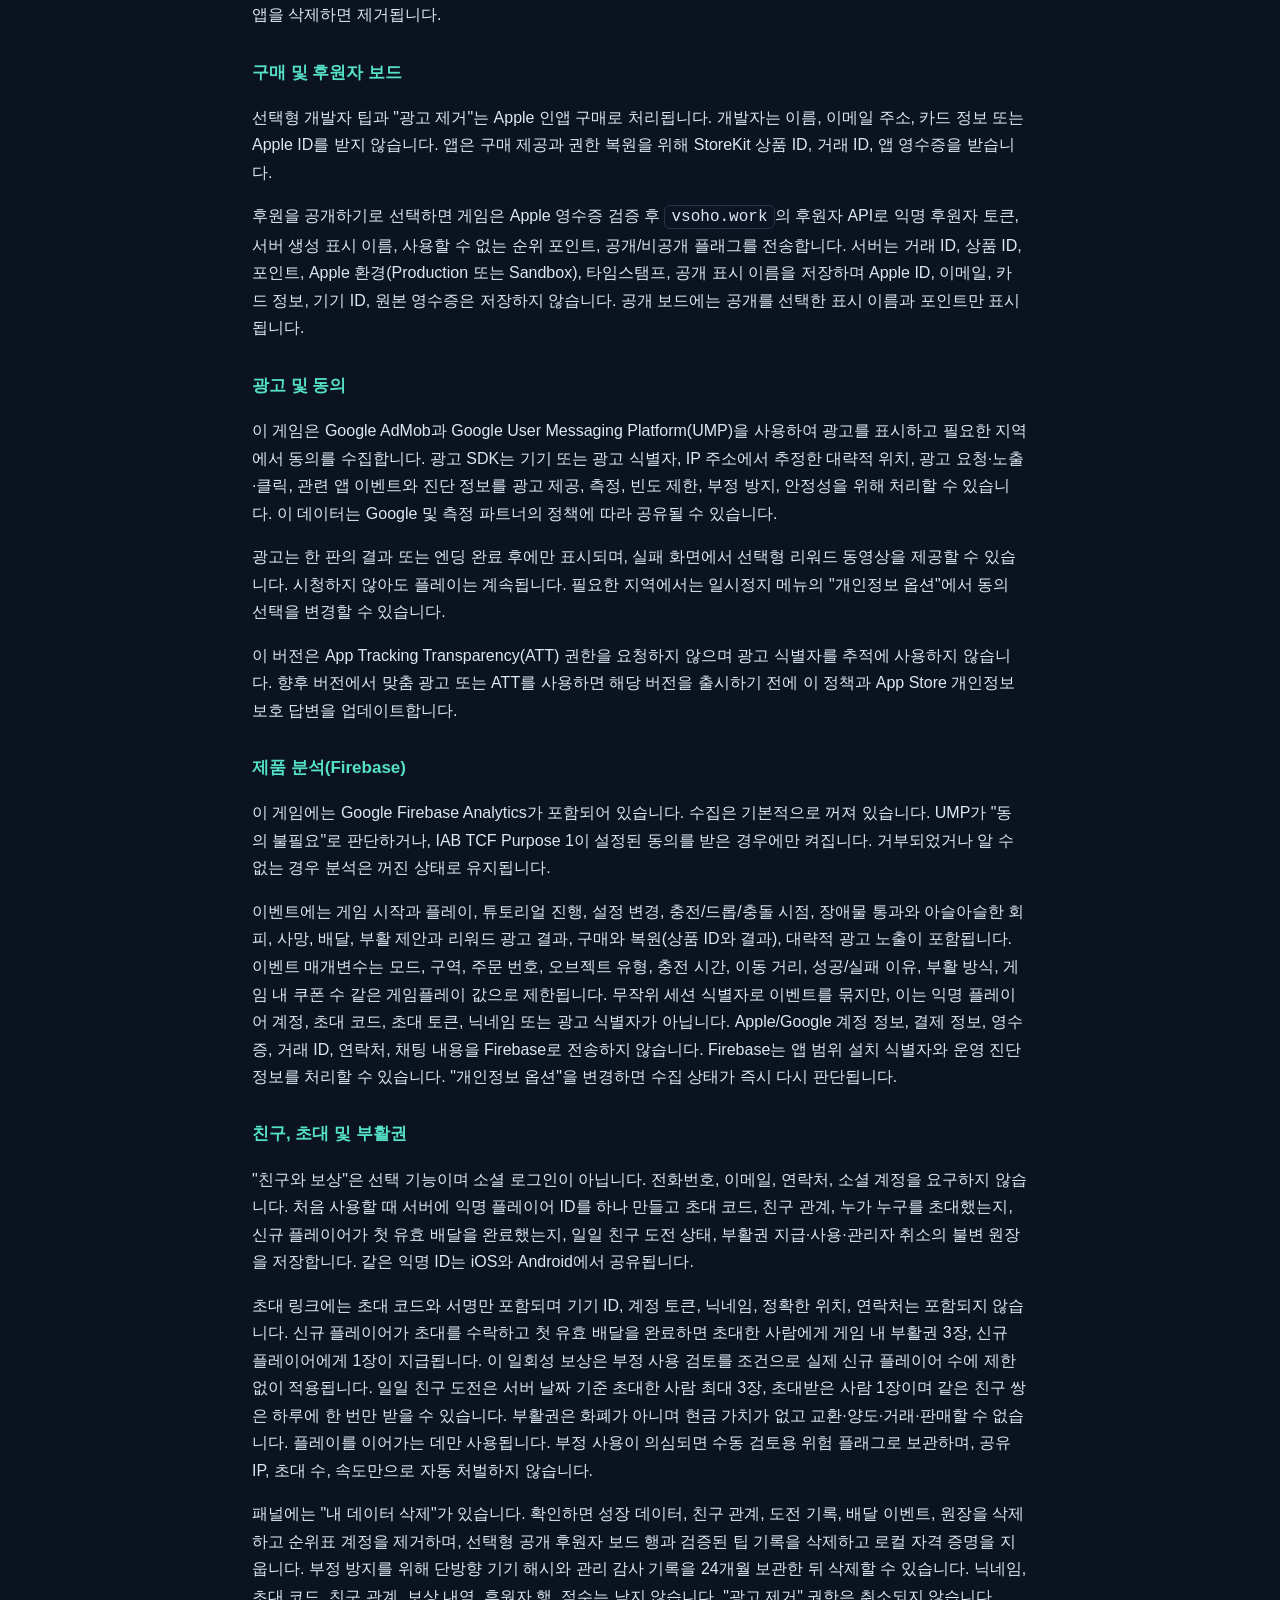
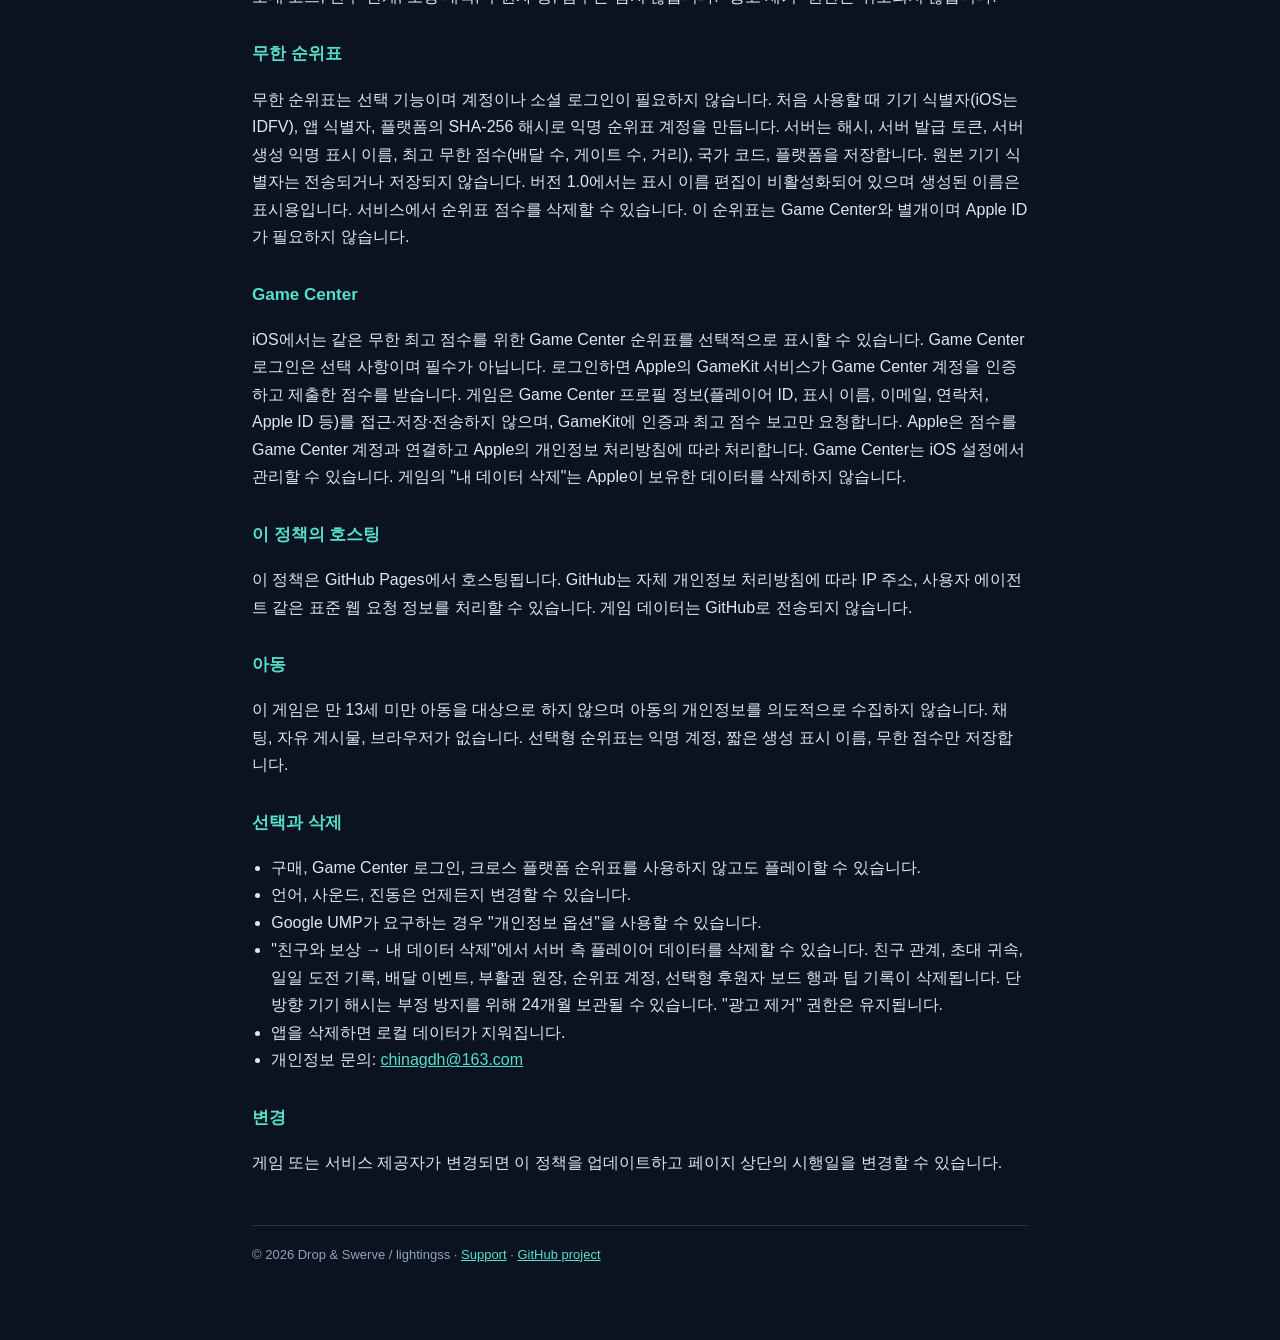
==== commit a8deb8b9: "Update privacy policy for 1.0: real AdMob/UMP, Firebase, growth and leaderboard" ====
--- a/privacy.html
+++ b/privacy.html
@@ -10,53 +10,254 @@
 <body><div class="wrap">
 <nav><a class="brand" href="./">DROP <span>&amp; SWERVE</span></a><a href="privacy.html">Privacy</a><a href="support.html">Support</a></nav>
 <main>
-<p class="muted">Effective date: 2026-11-24 · Version 1.0</p>
+<p class="muted">Effective date: 2026-11-27 · Version 1.0</p>
 <h1>Privacy <span>Policy</span></h1>
-<p>This policy applies to <strong>Drop &amp; Swerve</strong> for iPhone, iPad and any App Store build published by the developer. It describes what the shipping game does. If a future update adds a new data flow, this policy and the App Store privacy answers will be updated before that build is submitted.</p>
-<div class="langs"><a href="#en">English</a><a href="#zh">中文</a><a href="#ja">日本語</a><a href="#ko">한국어</a></div>
+<p>This policy applies to <strong>Drop &amp; Swerve</strong> for iPhone and iPad, published by <strong>Liang Song</strong>. It describes what version 1.0 of the game actually does. If a future update adds a new data flow, this policy and the App Store privacy answers will be updated before that build is submitted.</p>
+<p>Data controller: Liang Song (individual developer) · Contact: <a href="mailto:chinagdh@163.com">chinagdh@163.com</a></p>
+<div class="langs"><a href="#en">English</a><a href="#zh">中文</a><a href="#zh-hant">繁體中文</a><a href="#ja">日本語</a><a href="#ko">한국어</a></div>
 
 <h2 id="en">English</h2>
 <h3>Data stored on your device</h3>
-<p>Drop &amp; Swerve is a single-player game. The game stores the following locally on your device using Apple NSUserDefaults / Unity PlayerPrefs:</p>
-<ul>
-<li>language choice;</li>
+<p>Drop &amp; Swerve is a single-player game. The game stores the following locally on your device using Apple user defaults / Unity PlayerPrefs:</p>
+<ul>
+<li>your language choice;</li>
 <li>the eight-hour clock, ending and achievement state;</li>
-<li>best run record and unlocked local achievements;</li>
-<li>the developer-tip preview state and anonymous supporter ID;</li>
-<li>a local mock-ad state used only to demonstrate the ad surface.</li>
-</ul>
-<p>This data is not sent to a server. Deleting the app removes it. The game has no account, login, chat, user-generated content or analytics SDK.</p>
-<h3>Purchases</h3>
-<p>Optional developer tips are processed by Apple In-App Purchase. The developer does not receive your name, email, card details or Apple ID. The app may retain the transaction identifier and app receipt on-device so a purchase can be restored or verified. Apple's privacy policy applies to payment processing.</p>
-<p>If you choose to make your support public, the game sends only an anonymous supporter token, a preset display name, non-spendable rank points and a public/private flag to the verified supporter backend at <code>vsoho.work/api/drop-swerve</code> after Apple receipt verification. The backend stores the transaction ID, product ID, points, Apple environment (Production/Sandbox), timestamps and the public display name. It does not store your Apple ID, email, card details, device ID or raw receipt. The public top endpoint returns only opt-in display names and points.</p>
-<h3>Advertising and tracking</h3>
-<p>The current build uses a local mock ad surface, clearly labelled as a development test, and collects no advertising data. If a real advertising SDK is enabled in a future build, the required consent flow (including Google UMP in the EEA/UK/Switzerland and Apple ATT only if cross-app tracking is actually used) will be presented first, and this policy plus App Store privacy answers will be updated.</p>
-<h3>Game Center</h3>
-<p>Game Center is optional. If you sign in, Apple handles your Game Center identity; the game submits a run score and reads leaderboard ranks. The game is fully playable without signing in.</p>
+<li>best runs and unlocked local achievements;</li>
+<li>sound, haptic and tutorial settings;</li>
+<li>local supporter points and an anonymous supporter ID.</li>
+</ul>
+<p>This local data is not uploaded unless you use one of the optional features described below. Deleting the app removes it.</p>
+
+<h3>Purchases and the supporter board</h3>
+<p>Optional developer tips and the Remove Ads purchase are processed by Apple In-App Purchase. We do not receive your name, email address, card details or Apple ID. The app receives StoreKit product identifiers, transaction identifiers and the app receipt so it can deliver the purchase and restore entitlements.</p>
+<p>If you choose to make your support public, the game sends an anonymous supporter token, a server-generated display name, non-spendable rank points and a public/private flag to our supporter API at <code>vsoho.work</code> after Apple receipt verification. The server stores the transaction ID, product ID, points, Apple environment (Production or Sandbox), timestamps and the public display name. It does not store your Apple ID, email address, card details, device identifier or raw receipt. The public board shows only opted-in display names and points.</p>
+
+<h3>Advertising and consent</h3>
+<p>The game uses Google AdMob and Google User Messaging Platform (UMP) to show ads and to collect consent where required. The ad SDK may process device or advertising identifiers, approximate location derived from your IP address, ad requests, impressions and clicks, related app events and diagnostics, for ad delivery, measurement, frequency capping, fraud prevention and reliability. This data may be shared with Google and its measurement partners under their policies.</p>
+<p>Ads are shown only after a run result or the completed ending, and an optional rewarded video may be offered on the failure screen; declining it does not block play. Where required, a Privacy Options entry in the pause menu lets you change your consent choices.</p>
+<p>This version does not request App Tracking Transparency permission and does not use the advertising identifier for tracking. If a future version enables personalized advertising or App Tracking Transparency, this policy and the App Store privacy answers will be updated before that version is released.</p>
+
+<h3>Product analytics (Firebase)</h3>
+<p>The game includes Google Firebase Analytics. Collection starts disabled. It is enabled only when UMP reports that consent is not required, or that consent was obtained with IAB TCF Purpose 1 set; if consent is refused or unknown, analytics remains off.</p>
+<p>Events cover game starts and runs, tutorial progress, settings changes, charge/drop/impact timing, obstacle passes and near misses, deaths, deliveries, revive offers and rewarded-ad outcomes, purchases and restores (product ID and result), and coarse ad impressions. Event parameters are limited to gameplay values such as mode, district, order number, object type, charge time, travel distance, success or failure reason, revive method and in-game voucher counts. A random per-session identifier groups events; it is not your anonymous player account, invite code, invite token, nickname or an advertising identifier. The app does not send Apple or Google account details, payment details, receipts, transaction IDs, contacts or chat content to Firebase. Firebase may also process an app-scoped installation identifier and operational diagnostics. The Privacy Options entry re-evaluates collection immediately when you change your choice.</p>
+
+<h3>Friends, invitations and revive tickets</h3>
+<p>The Friends &amp; Rewards panel is optional. It is not a social login and does not ask for your phone number, email address, contact list or social-media account. On first use, the game creates one anonymous player identity on our server. The server stores an invite code, your friendships, who invited whom, whether a new player completed their first valid delivery, daily friend-challenge state, and an immutable ledger of revive-ticket grants, spends and administrative reversals. The same anonymous identity is shared between iOS and Android.</p>
+<p>An invitation link contains an invite code and a signature; it contains no device identifier, account token, nickname, exact location or contact information. A new player who accepts an invitation and completes their first valid delivery gives the inviter 3 in-game revive tickets and receives 1; this one-time reward can be earned for any number of genuine new players, subject to anti-abuse review. Daily friend challenges give up to 3 inviter tickets and 1 invitee ticket per server day, and the same pair of friends can earn at most once per day. Revive tickets are not money, have no cash value and cannot be exchanged, transferred, traded or sold; they are used only to resume a run. Suspected abuse is retained as a risk flag for manual review; we do not apply automatic punishment based only on shared IP addresses, invitation count or speed.</p>
+<p>The panel has a “Delete my data” action. After confirmation it deletes your growth data, friendships, challenge records, delivery events and ledger, removes your leaderboard account, deletes the optional public supporter-board row and its verified tip records, and clears the local credential. A one-way device hash and administrative audit records may be retained for 24 months for fraud prevention and are then purged; no nickname, invite code, friendship, reward history, supporter row or score remains. The Remove Ads entitlement is not revoked.</p>
+
+<h3>Endless leaderboard</h3>
+<p>The endless leaderboard is optional and does not require an account or social login. On first use, the game creates an anonymous leaderboard account from a SHA-256 hash of the device identifier (IDFV on iOS), the app identifier and the platform. The server stores the hash, a server-issued token, a server-generated anonymous display name, your best endless score (deliveries, gates and distance), your country code and the platform. The raw device identifier is not sent or stored. Custom display-name editing is disabled in version 1.0; the generated name is display-only. You can delete your leaderboard score from the service. This leaderboard is separate from Game Center and does not require an Apple ID.</p>
+
+<h3>Game Center</h3>
+<p>On iOS, the game can show an optional Game Center leaderboard for the same endless best score. Game Center sign-in is optional and never required to play. If you sign in, Apple’s GameKit service authenticates your Game Center account and receives the score you submit. The game does not access, store or send your Game Center profile data (such as player ID, display name, email, contacts or Apple ID); it only asks GameKit to authenticate and report the best score. Apple associates the score with your Game Center account and processes it under Apple’s privacy policy. You can manage Game Center in iOS Settings. The game’s own “Delete my data” action does not delete data held by Apple.</p>
+
 <h3>Hosting of this policy</h3>
-<p>This policy is hosted by GitHub Pages. GitHub may process standard web-request information (such as IP address and user agent) under GitHub's own privacy statement. The game does not send your game data to GitHub.</p>
+<p>This policy is hosted by GitHub Pages. GitHub may process standard web-request information such as IP address and user agent under GitHub’s own privacy statement. The game does not send your game data to GitHub.</p>
+
 <h3>Children</h3>
-<p>The game is intended for a general audience and does not knowingly collect personal information from children. There are no accounts, chat rooms or user-generated content.</p>
+<p>The game is not directed to children under 13 and does not knowingly collect personal information from children. It has no chat, free-form posts or browser. The optional leaderboard stores only an anonymous account, a short generated display name and an endless score.</p>
+
 <h3>Your choices and deletion</h3>
-<p>You can delete all local game data by deleting the app. For a privacy request, email <a href="mailto:chinagdh@163.com">chinagdh@163.com</a>. If you have a public supporter row, contact support to hide or delete it.</p>
+<ul>
+<li>You can play without any purchase, Game Center sign-in or cross-platform leaderboard use.</li>
+<li>You can change the in-game language, sound and haptics at any time.</li>
+<li>You can use the Privacy Options entry when Google UMP requires one.</li>
+<li>You can delete your server-side player data from “Friends &amp; Rewards → Delete my data”. This removes friendships, invitation attribution, daily challenge records, delivery events, the revive-ticket ledger, the leaderboard account and the optional supporter-board row and tip records; a one-way device hash may be retained for 24 months for fraud prevention. The Remove Ads entitlement is kept.</li>
+<li>You can clear local data by deleting the app.</li>
+<li>For privacy questions, contact <a href="mailto:chinagdh@163.com">chinagdh@163.com</a>.</li>
+</ul>
+
+<h3>Changes</h3>
+<p>We may update this policy when the game or its service providers change. The effective date at the top of this page will change.</p>
 
 <h2 id="zh">中文</h2>
-<p>Drop &amp; Swerve 是单人游戏。当前版本仅在设备本地保存语言、八小时时钟、结局/成就、最佳记录、开发者支持预览和模拟广告状态，不会上传服务器；删除 App 即可清除。游戏没有账号、登录、聊天、用户生成内容或统计 SDK。</p>
-<p>可选的“支持开发者”由 Apple 内购处理。开发者不会获得你的姓名、邮箱、银行卡或 Apple ID；交易号和应用收据可能仅保存在设备上，用于恢复或验证。如果你选择公开支持记录，游戏会在 Apple 收据验证后，仅向 <code>vsoho.work/api/drop-swerve</code> 的验证后端发送匿名标识、预设昵称、不可消费的排名积分和公开/私密开关。后端保存交易号、商品号、积分、Apple 环境、时间和公开昵称，不保存 Apple ID、邮箱、银行卡、设备 ID 或原始收据。公开榜单只返回主动公开的昵称和积分。</p>
-<p>当前版本使用明确标注的本地模拟广告位，不收集广告数据。如未来启用真实广告 SDK，会先提供适用的同意流程（欧洲经济区/英国/瑞士使用 Google UMP；只有实际进行跨 App 追踪时才请求 Apple ATT），并在提交前更新本政策与 App 隐私答案。Game Center 可选，Apple 处理身份，未登录也能完整游玩。</p>
-<p>本政策页面由 GitHub Pages 托管；GitHub 可能按其隐私声明处理标准网页请求信息。游戏不会把游戏数据发送给 GitHub。删除 App 即可清除本地数据。隐私联系：<a href="mailto:chinagdh@163.com">chinagdh@163.com</a>。</p>
+<h3>设备本地数据</h3>
+<p>Drop &amp; Swerve 是单人游戏。游戏通过 iOS 用户偏好设置 / Unity PlayerPrefs 在设备本地保存：语言选择；八小时时钟、结局与成就状态；最佳记录与已解锁成就；音效、震动与教学设置；本地支持者积分与匿名支持者标识。除下文所述的可选功能外，这些数据不会上传服务器；删除 App 即会清除。</p>
+
+<h3>购买与支持者榜</h3>
+<p>可选的“支持开发者”与“移除广告”由 Apple 内购处理。我们不会获得你的姓名、邮箱、银行卡信息或 Apple ID。App 会读取 StoreKit 商品标识、交易标识和应用收据，用于交付购买与恢复权益。</p>
+<p>如果你选择公开支持记录，游戏会在 Apple 收据验证后，向 <code>vsoho.work</code> 的支持者接口发送匿名支持者令牌、服务器生成的显示名、不可消费的排名积分和公开/私密开关。服务器保存交易号、商品号、积分、Apple 环境（Production 或 Sandbox）、时间戳和公开显示名；不保存你的 Apple ID、邮箱、银行卡、设备标识或原始收据。公开榜只展示主动公开的显示名与积分。</p>
+
+<h3>广告与同意</h3>
+<p>游戏使用 Google AdMob 与 Google User Messaging Platform（UMP）展示广告并在适用地区收集同意。广告 SDK 可能处理设备标识或广告标识、由 IP 地址推导的粗略位置、广告请求/展示/点击、相关应用事件与诊断信息，用于广告投放、效果衡量、频次控制、反欺诈与稳定性。这些数据可能依据 Google 及其衡量合作伙伴的政策与其共享。</p>
+<p>广告只在一局结束或结局完成后展示；失败页可能提供可选激励视频，拒绝观看不影响继续游戏。在适用地区，暂停菜单中的“隐私选项”可随时修改同意选择。</p>
+<p>本版本不请求 App Tracking Transparency（ATT）权限，也不将广告标识用于追踪。若未来版本启用个性化广告或 ATT，我们会在该版本发布前更新本政策与 App Store 隐私答案。</p>
+
+<h3>产品分析（Firebase）</h3>
+<p>游戏包含 Google Firebase Analytics，采集默认关闭。仅当 UMP 返回“无需同意”，或已获得同意且 IAB TCF 第 1 项（Purpose 1）为开启状态时才启用；拒绝或状态未知时保持关闭。</p>
+<p>事件包括：游戏启动与对局、教学进度、设置变更、蓄力/投放/撞击时机、障碍通过与否、死亡、送达、复活机会与激励广告结果、购买与恢复（商品号与结果）、粗略广告展示。事件参数仅限玩法数值，例如模式、街区、订单号、物体类型、蓄力时长、移动距离、成功/失败原因、复活方式与游戏内券数。一个随机会话标识用于归组事件；它不是你的匿名玩家账号、邀请码、邀请令牌、昵称，也不是广告标识。App 不会向 Firebase 发送 Apple/Google 账号信息、支付信息、收据、交易号、通讯录或聊天内容。Firebase 还可能处理应用级安装标识与运行诊断。修改“隐私选项”后，采集状态会立即重新判定。</p>
+
+<h3>好友、邀请与复活券</h3>
+<p>“好友与奖励”为可选功能，不是社交登录，不要求手机号、邮箱、通讯录或社交账号。首次使用时，游戏会在我们的服务器上创建一个匿名玩家身份，并保存邀请码、好友关系、谁邀请了谁、新玩家是否完成首次有效送达、每日好友挑战状态，以及复活券发放、消耗与管理回滚的不可变流水。同一匿名身份在 iOS 与 Android 间共用。</p>
+<p>邀请链接只包含邀请码与签名，不包含设备标识、账号令牌、昵称、精确位置或联系方式。新玩家接受邀请并完成首次有效送达后，邀请人获得 3 张游戏内复活券，新玩家获得 1 张；该一次性奖励可对任意数量的真实新玩家生效，但会接受反作弊审查。每日好友挑战每个服务器日最多发放邀请人 3 张、被邀请人 1 张，同一对好友每天最多获得一次。复活券不是货币，无现金价值，不可兑换、转让、交易或出售，仅用于继续对局。疑似滥用会作为风险标记保留以供人工审查；我们不会仅凭共享 IP、邀请数量或速度自动处罚。</p>
+<p>面板内提供“删除我的数据”。确认后将删除你的成长数据、好友关系、挑战记录、送达事件与流水，移除排行榜账号，删除可选的公开支持者榜记录及其已验证的支持记录，并清除本地凭证。单向设备哈希与管理审计记录可能为反欺诈保留 24 个月，随后清除；不会保留昵称、邀请码、好友关系、奖励历史、支持者记录或分数。“移除广告”权益不会被撤销。</p>
+
+<h3>无尽排行榜</h3>
+<p>无尽排行榜为可选功能，不需要账号或社交登录。首次使用时，游戏以设备标识（iOS 为 IDFV）、应用标识与平台的 SHA-256 哈希创建匿名排行榜账号。服务器保存该哈希、服务器签发的令牌、服务器生成的匿名显示名、你的无尽最佳成绩（送达数、门数与距离）、国家/地区代码与平台。原始设备标识不会发送或保存。1.0 版本不开放自定义昵称，显示名仅用于展示。你可以在服务内删除自己的排行榜成绩。该排行榜与 Game Center 相互独立，不需要 Apple ID。</p>
+
+<h3>Game Center</h3>
+<p>在 iOS 上，游戏可显示可选的 Game Center 无尽排行榜。Game Center 登录完全可选，不登录也能完整游玩。登录后，Apple 的 GameKit 服务会认证你的 Game Center 账号并接收你提交的成绩。游戏不会访问、保存或发送你的 Game Center 个人资料（例如玩家 ID、显示名、邮箱、通讯录或 Apple ID）；它只请求 GameKit 完成认证并上报最佳成绩。Apple 会将成绩与你的 Game Center 账号关联，并按 Apple 的隐私政策处理。你可以在 iOS 设置中管理 Game Center。游戏内的“删除我的数据”不会删除 Apple 持有的数据。</p>
+
+<h3>本政策的托管</h3>
+<p>本政策由 GitHub Pages 托管。GitHub 可能按其隐私声明处理标准网页请求信息（如 IP 地址与浏览器标识）。游戏不会向 GitHub 发送你的游戏数据。</p>
+
+<h3>儿童</h3>
+<p>本游戏不面向 13 岁以下儿童，也不会有意收集儿童的个人信息。游戏没有聊天、自由发布内容或浏览器。可选排行榜仅保存匿名账号、简短生成显示名与无尽成绩。</p>
+
+<h3>你的选择与删除</h3>
+<ul>
+<li>你可以不购买任何商品、不登录 Game Center、不使用跨平台排行榜，完整游玩。</li>
+<li>你可以随时修改语言、音效与震动。</li>
+<li>在 Google UMP 要求时，你可以使用“隐私选项”。</li>
+<li>你可以在“好友与奖励 → 删除我的数据”删除服务器侧玩家数据：好友关系、邀请归因、每日挑战记录、送达事件、复活券流水、排行榜账号以及可选的支持者榜记录与支持记录；单向设备哈希可能为反欺诈保留 24 个月。“移除广告”权益会保留。</li>
+<li>删除 App 可清除本地数据。</li>
+<li>隐私问题请联系 <a href="mailto:chinagdh@163.com">chinagdh@163.com</a>。</li>
+</ul>
+
+<h3>变更</h3>
+<p>当游戏或其服务提供方发生变化时，我们可能更新本政策，并更新页面顶部的生效日期。</p>
+
+<h2 id="zh-hant">繁體中文</h2>
+<h3>裝置本機資料</h3>
+<p>Drop &amp; Swerve 是單人遊戲。遊戲透過 iOS 使用者偏好設定 / Unity PlayerPrefs 在裝置本機儲存：語言選擇；八小時時鐘、結局與成就狀態；最佳紀錄與已解鎖成就；音效、震動與教學設定；本機支持者積分與匿名支持者識別碼。除下文所述的可選功能外，這些資料不會上傳伺服器；刪除 App 即會清除。</p>
+
+<h3>購買與支持者榜</h3>
+<p>可選的「支援開發者」與「移除廣告」由 Apple 內購處理。我們不會取得你的姓名、電子郵件、信用卡資料或 Apple ID。App 會讀取 StoreKit 商品識別碼、交易識別碼與應用程式收據，用於交付購買與恢復權益。</p>
+<p>如果你選擇公開支持紀錄，遊戲會在 Apple 收據驗證後，向 <code>vsoho.work</code> 的支持者介面傳送匿名支持者權杖、伺服器產生的顯示名稱、不可消費的排名積分與公開/私人開關。伺服器保存交易編號、商品編號、積分、Apple 環境（Production 或 Sandbox）、時間戳記與公開顯示名稱；不保存你的 Apple ID、電子郵件、信用卡、裝置識別碼或原始收據。公開榜只顯示主動公開的顯示名稱與積分。</p>
+
+<h3>廣告與同意</h3>
+<p>遊戲使用 Google AdMob 與 Google User Messaging Platform（UMP）顯示廣告，並在適用地區蒐集同意。廣告 SDK 可能處理裝置識別碼或廣告識別碼、由 IP 位址推導的粗略位置、廣告請求/曝光/點擊、相關應用程式事件與診斷資訊，用於廣告投放、成效衡量、頻次控制、反詐欺與穩定性。這些資料可能依 Google 及其衡量合作夥伴的政策與其共享。</p>
+<p>廣告只在一局結束或結局完成後顯示；失敗頁可能提供可選激勵影片，拒絕觀看不影響繼續遊戲。在適用地區，暫停選單中的「隱私選項」可隨時修改同意選擇。</p>
+<p>本版本不要求 App Tracking Transparency（ATT）權限，也不將廣告識別碼用於追蹤。若未來版本啟用個人化廣告或 ATT，我們會在該版本發布前更新本政策與 App Store 隱私權答案。</p>
+
+<h3>產品分析（Firebase）</h3>
+<p>遊戲包含 Google Firebase Analytics，蒐集預設關閉。僅當 UMP 回報「無需同意」，或已取得同意且 IAB TCF 第 1 項（Purpose 1）為開啟狀態時才啟用；拒絕或狀態未知時保持關閉。</p>
+<p>事件包括：遊戲啟動與對局、教學進度、設定變更、蓄力/投放/撞擊時機、障礙通過與否、死亡、送達、復活機會與激勵廣告結果、購買與恢復（商品編號與結果）、粗略廣告曝光。事件參數僅限玩法數值，例如模式、街區、訂單號、物體類型、蓄力時間、移動距離、成功/失敗原因、復活方式與遊戲內券數。隨機會話識別碼用於歸組事件；它不是你的匿名玩家帳號、邀請碼、邀請權杖、暱稱，也不是廣告識別碼。App 不會向 Firebase 傳送 Apple/Google 帳號資訊、付款資訊、收據、交易編號、通訊錄或聊天內容。Firebase 還可能處理應用程式層級安裝識別碼與運行診斷。修改「隱私選項」後，蒐集狀態會立即重新判定。</p>
+
+<h3>好友、邀請與復活券</h3>
+<p>「好友與獎勵」為可選功能，不是社群登入，不要求手機號碼、電子郵件、通訊錄或社群帳號。首次使用時，遊戲會在我們的伺服器建立一個匿名玩家身分，並保存邀請碼、好友關係、誰邀請了誰、新玩家是否完成首次有效送達、每日好友挑戰狀態，以及復活券發放、消耗與管理回滾的不可變流水。同一匿名身分在 iOS 與 Android 間共用。</p>
+<p>邀請連結只包含邀請碼與簽章，不包含裝置識別碼、帳號權杖、暱稱、精確位置或聯絡方式。新玩家接受邀請並完成首次有效送達後，邀請人獲得 3 張遊戲內復活券，新玩家獲得 1 張；該一次性獎勵可對任意數量的真實新玩家生效，但會接受反作弊審查。每日好友挑戰每個伺服器日最多發放邀請人 3 張、被邀請人 1 張，同一對好友每天最多獲得一次。復活券不是貨幣，無現金價值，不可兌換、轉讓、交易或出售，僅用於繼續對局。疑似濫用會作為風險標記保留以供人工審查；我們不會僅憑共用 IP、邀請數量或速度自動處罰。</p>
+<p>面板內提供「刪除我的資料」。確認後將刪除你的成長資料、好友關係、挑戰紀錄、送達事件與流水，移除排行榜帳號，刪除可選的公開支持者榜紀錄及其已驗證的支持紀錄，並清除本機憑證。單向裝置雜湊與管理審計紀錄可能為反詐欺保留 24 個月，隨後清除；不會保留暱稱、邀請碼、好友關係、獎勵歷史、支持者紀錄或分數。「移除廣告」權益不會被撤銷。</p>
+
+<h3>無盡排行榜</h3>
+<p>無盡排行榜為可選功能，不需要帳號或社群登入。首次使用時，遊戲以裝置識別碼（iOS 為 IDFV）、應用程式識別碼與平台的 SHA-256 雜湊建立匿名排行榜帳號。伺服器保存該雜湊、伺服器簽發的權杖、伺服器產生的匿名顯示名稱、你的無盡最佳成績（送達數、門數與距離）、國家/地區代碼與平台。原始裝置識別碼不會傳送或保存。1.0 版本不開放自訂暱稱，顯示名稱僅供展示。你可以在服務內刪除自己的排行榜成績。該排行榜與 Game Center 相互獨立，不需要 Apple ID。</p>
+
+<h3>Game Center</h3>
+<p>在 iOS 上，遊戲可顯示可選的 Game Center 無盡排行榜。Game Center 登入完全可選，不登入也能完整遊玩。登入後，Apple 的 GameKit 服務會驗證你的 Game Center 帳號並接收你提交的成績。遊戲不會存取、保存或傳送你的 Game Center 個人資料（例如玩家 ID、顯示名稱、電子郵件、通訊錄或 Apple ID）；它只請 GameKit 完成驗證並回報最佳成績。Apple 會將成績與你的 Game Center 帳號關聯，並依 Apple 的隱私權政策處理。你可以在 iOS 設定中管理 Game Center。遊戲內的「刪除我的資料」不會刪除 Apple 持有的資料。</p>
+
+<h3>本政策的託管</h3>
+<p>本政策由 GitHub Pages 託管。GitHub 可能依其隱私權聲明處理標準網頁請求資訊（例如 IP 位址與瀏覽器識別碼）。遊戲不會向 GitHub 傳送你的遊戲資料。</p>
+
+<h3>兒童</h3>
+<p>本遊戲不面向 13 歲以下兒童，也不會有意蒐集兒童的個人資料。遊戲沒有聊天、自由發布內容或瀏覽器。可選排行榜僅保存匿名帳號、簡短產生的顯示名稱與無盡成績。</p>
+
+<h3>你的選擇與刪除</h3>
+<ul>
+<li>你可以不購買任何商品、不登入 Game Center、不使用跨平台排行榜，完整遊玩。</li>
+<li>你可以隨時修改語言、音效與震動。</li>
+<li>在 Google UMP 要求時，你可以使用「隱私選項」。</li>
+<li>你可以在「好友與獎勵 → 刪除我的資料」刪除伺服器端玩家資料：好友關係、邀請歸因、每日挑戰紀錄、送達事件、復活券流水、排行榜帳號以及可選的支持者榜紀錄與支持紀錄；單向裝置雜湊可能為反詐欺保留 24 個月。「移除廣告」權益會保留。</li>
+<li>刪除 App 可清除本機資料。</li>
+<li>隱私問題請聯絡 <a href="mailto:chinagdh@163.com">chinagdh@163.com</a>。</li>
+</ul>
+
+<h3>變更</h3>
+<p>當遊戲或其服務提供者發生變化時，我們可能更新本政策，並更新頁面頂部的生效日期。</p>
 
 <h2 id="ja">日本語</h2>
-<p>Drop &amp; Swerve はシングルプレイゲームです。本ビルドは言語、8時間時計、エンディング/実績、ベスト記録、開発者チップのプレビュー、模擬広告状態を端末の NSUserDefaults / Unity PlayerPrefs にのみ保存し、サーバーへ送信しません。アプリを削除すると消去されます。アカウント、ログイン、チャット、UGC、解析 SDK はありません。</p>
-<p>任意の開発者チップは Apple の App 内課金で処理され、開発者は氏名・メール・カード・Apple ID を受け取りません。取引 ID とアプリレシートは、復元または検証のため端末内に保持される場合があります。現行ビルドは全球支援ボードを運営していません。将来有効にする場合は、Apple のレシート検証後に匿名トークン、既定の表示名、消費できないランク点、公開/非公開フラグのみを送信します。</p>
-<p>現行ビルドは明示されたローカル模擬広告面を使用し、広告データを収集しません。将来 AdMob 等を有効にする場合は、EEA/英国/スイスで Google UMP、実際にクロスアプリ追跡を行う場合のみ Apple ATT を先に提示し、提出前に本ポリシーと App プライバシー回答を更新します。Game Center は任意で、ログインしなくても遊べます。</p>
-<p>本ポリシーは GitHub Pages でホストされています。GitHub は同社のプライバシー声明に基づき標準的なリクエスト情報を処理する場合があります。ゲームデータは GitHub へ送信されません。お問い合わせ: <a href="mailto:chinagdh@163.com">chinagdh@163.com</a>。</p>
+<h3>端末内に保存されるデータ</h3>
+<p>Drop &amp; Swerve はシングルプレイゲームです。本ゲームは iOS のユーザー設定 / Unity PlayerPrefs を使用して、言語設定、8 時間時計・エンディング・実績の状態、ベスト記録と解除済み実績、サウンド・振動・チュートリアルの設定、ローカルのサポーター点と匿名サポーター ID を端末内に保存します。以下に記載する任意機能を利用しない限り、これらのデータはサーバーへ送信されません。アプリを削除すると消去されます。</p>
+
+<h3>購入とサポーターボード</h3>
+<p>任意の開発者チップと「広告を削除」は Apple の App 内課金で処理されます。開発者が氏名、メールアドレス、カード情報、Apple ID を受け取ることはありません。アプリは購入の提供と復元のため、StoreKit の商品 ID、取引 ID、アプリレシートを取得します。</p>
+<p>サポートを公開する場合、ゲームは Apple のレシート検証後、<code>vsoho.work</code> のサポーター API へ匿名サポータートークン、サーバー生成の表示名、消費できないランク点、公開/非公開フラグを送信します。サーバーは取引 ID、商品 ID、ポイント、Apple 環境（Production / Sandbox）、タイムスタンプ、公開表示名を保存し、Apple ID、メールアドレス、カード情報、端末 ID、生のレシートは保存しません。公開ボードには公開を選んだ表示名とポイントのみが表示されます。</p>
+
+<h3>広告と同意</h3>
+<p>本ゲームは Google AdMob と Google User Messaging Platform（UMP）を使用して広告を表示し、必要な地域で同意を取得します。広告 SDK は、端末 ID または広告 ID、IP アドレスから推定されるおおよその位置、広告リクエスト・表示・クリック、関連するアプリイベント、診断情報を、広告配信、測定、頻度制御、不正防止、信頼性のために処理する場合があります。これらのデータは Google およびその測定パートナーのポリシーに基づき共有される場合があります。</p>
+<p>広告は 1 回のプレイ結果またはエンディング完了後にのみ表示されます。失敗画面では任意のリワード動画を提示する場合があり、視聴しなくてもプレイを継続できます。必要な地域では、ポーズメニューの「プライバシーオプション」から同意内容を変更できます。</p>
+<p>本バージョンは App Tracking Transparency（ATT）を要求せず、広告 ID をトラッキングに使用しません。将来のバージョンでパーソナライズ広告または ATT を有効にする場合は、そのリリース前に本ポリシーと App Store のプライバシー回答を更新します。</p>
+
+<h3>製品分析（Firebase）</h3>
+<p>本ゲームには Google Firebase Analytics が組み込まれています。収集は初期状態で無効です。UMP が「同意不要」と判定した場合、または IAB TCF の Purpose 1 が有効な同意が得られた場合にのみ有効になります。拒否または不明の場合は無効のままです。</p>
+<p>イベントには、ゲーム開始とプレイ、チュートリアル進行、設定変更、チャージ/ドロップ/衝撃のタイミング、障害物の通過・ニアミス、死亡、配達、復活の提案とリワード広告の結果、購入と復元（商品 ID と結果）、おおよその広告表示が含まれます。イベントパラメータは、モード、地区、注文番号、オブジェクト種別、チャージ時間、移動距離、成功/失敗理由、復活方法、ゲーム内券数などのゲームプレイ値に限定されます。ランダムなセッション識別子でイベントをグループ化しますが、これは匿名プレイヤーアカウント、招待コード、招待トークン、ニックネーム、広告 ID ではありません。Apple/Google アカウント情報、支払い情報、レシート、取引 ID、連絡先、チャット内容を Firebase へ送信しません。Firebase はアプリ単位のインストール識別子と運用診断情報を処理する場合があります。「プライバシーオプション」を変更すると、収集状態は直ちに再判定されます。</p>
+
+<h3>フレンド、招待、復活チケット</h3>
+<p>「フレンドと報酬」は任意機能です。ソーシャルログインではなく、電話番号、メールアドレス、連絡先、SNS アカウントを求めません。初回利用時に、サーバー上に匿名のプレイヤー ID を 1 つ作成し、招待コード、フレンド関係、誰が誰を招待したか、新規プレイヤーが最初の有効な配達を完了したか、毎日のフレンド挑戦の状態、復活チケットの付与・消費・管理者による取消の不変台帳を保存します。同じ匿名 ID は iOS と Android で共有されます。</p>
+<p>招待リンクには招待コードと署名のみが含まれ、端末 ID、アカウントトークン、ニックネーム、正確な位置、連絡先は含まれません。新規プレイヤーが招待を承諾し最初の有効な配達を完了すると、招待者にゲーム内復活チケット 3 枚、新規プレイヤーに 1 枚が付与されます。この一度限りの報酬は、不正防止の確認を条件に、任意の人数の実在新規プレイヤーに対して成立します。毎日のフレンド挑戦はサーバー日ごとに招待者最大 3 枚、被招待者 1 枚で、同じフレンド同士は 1 日 1 回までです。復活チケットは通貨ではなく、現金価値もなく、交換・譲渡・取引・販売はできません。プレイの再開にのみ使用します。不正の疑いがある場合は手動確認用のリスクフラグとして保持し、共有 IP、招待数、速度のみによる自動処罰は行いません。</p>
+<p>パネルには「データを削除」があります。確認後、成長データ、フレンド関係、挑戦記録、配達イベント、台帳を削除し、ランキングアカウントを削除し、任意の公開サポーターボード行と検証済みチップ記録を削除し、ローカル認証情報を消去します。不正防止のため、一方向の端末ハッシュと管理監査記録を 24 か月保持し、その後削除する場合があります。ニックネーム、招待コード、フレンド関係、報酬履歴、サポーター行、スコアは残りません。「広告を削除」の権利は取り消されません。</p>
+
+<h3>エンドレスランキング</h3>
+<p>エンドレスランキングは任意で、アカウントやソーシャルログインは不要です。初回利用時に、端末 ID（iOS では IDFV）、アプリ ID、プラットフォームの SHA-256 ハッシュから匿名のランキングアカウントを作成します。サーバーはハッシュ、サーバー発行トークン、サーバー生成の匿名表示名、エンドレスのベストスコア（配達数、ゲート数、距離）、国コード、プラットフォームを保存します。生の端末 ID は送信も保存もされません。バージョン 1.0 では表示名の編集はできず、生成名は表示専用です。サービス内でランキングスコアを削除できます。このランキングは Game Center とは別で、Apple ID は不要です。</p>
+
+<h3>Game Center</h3>
+<p>iOS では、同じエンドレスベストスコアの Game Center ランキングを任意で表示できます。Game Center へのサインインは任意で、必須ではありません。サインインすると、Apple の GameKit サービスが Game Center アカウントを認証し、送信したスコアを受け取ります。本ゲームは Game Center のプロフィール情報（プレイヤー ID、表示名、メール、連絡先、Apple ID など）を取得・保存・送信しません。GameKit に認証とベストスコアの報告のみを要求します。Apple はスコアを Game Center アカウントに関連付け、Apple のプライバシーポリシーに基づき処理します。Game Center は iOS 設定で管理できます。本ゲームの「データを削除」は Apple が保持するデータを削除しません。</p>
+
+<h3>本ポリシーのホスティング</h3>
+<p>本ポリシーは GitHub Pages でホストされています。GitHub は同社のプライバシー声明に基づき、IP アドレスやユーザーエージェントなどの標準的なリクエスト情報を処理する場合があります。ゲームデータは GitHub へ送信されません。</p>
+
+<h3>児童について</h3>
+<p>本ゲームは 13 歳未満の児童を対象としておらず、児童の個人情報を意図的に収集しません。チャット、自由投稿、ブラウザはありません。任意のランキングは、匿名アカウント、短い生成表示名、エンドレススコアのみを保存します。</p>
+
+<h3>選択と削除</h3>
+<ul>
+<li>購入、Game Center サインイン、クロスプラットフォームランキングを使わずにプレイできます。</li>
+<li>言語、サウンド、振動はいつでも変更できます。</li>
+<li>Google UMP が要求する場合、「プライバシーオプション」を利用できます。</li>
+<li>「フレンドと報酬 → データを削除」からサーバー側のプレイヤーデータを削除できます。フレンド関係、招待の帰属、毎日の挑戦記録、配達イベント、復活チケット台帳、ランキングアカウント、任意のサポーターボード行とチップ記録が削除されます。一方向の端末ハッシュは不正防止のため 24 か月保持される場合があります。「広告を削除」の権利は保持されます。</li>
+<li>アプリを削除するとローカルデータが消去されます。</li>
+<li>プライバシーに関するお問い合わせ: <a href="mailto:chinagdh@163.com">chinagdh@163.com</a></li>
+</ul>
+
+<h3>変更</h3>
+<p>ゲームまたはサービス提供者が変更された場合、本ポリシーを更新し、ページ上部の発効日を変更することがあります。</p>
 
 <h2 id="ko">한국어</h2>
-<p>Drop &amp; Swerve는 싱글 플레이 게임입니다. 이 빌드는 언어, 8시간 시계, 엔딩/업적, 최고 기록, 개발자 후원 미리보기, 모의 광고 상태를 기기의 NSUserDefaults / Unity PlayerPrefs에만 저장하며 서버로 전송하지 않습니다. 앱을 삭제하면 제거됩니다. 계정, 로그인, 채팅, UGC, 분석 SDK가 없습니다.</p>
-<p>선택형 개발자 팁은 Apple 인앱 구매로 처리되며 개발자는 이름, 이메일, 카드, Apple ID를 받지 않습니다. 거래 ID와 앱 영수증은 복원 또는 검증을 위해 기기에 보관될 수 있습니다. 현재 빌드는 글로벌 후원 보드를 운영하지 않습니다. 향후 켜면 Apple 영수증 검증 후 익명 토큰, 기본 표시 이름, 사용할 수 없는 랭크 점수, 공개/비공개 플래그만 전송합니다.</p>
-<p>현재 빌드는 명확히 표시된 로컬 모의 광고 화면을 사용하며 광고 데이터를 수집하지 않습니다. 향후 실제 광고 SDK를 켜면 EEA/영국/스위스에서 Google UMP를, 실제 교차 앱 추적을 할 때만 Apple ATT를 먼저 제공하고 제출 전에 본 정책과 App 개인정보 보호 답변을 갱신합니다. Game Center는 선택 사항이며 로그인 없이도 플레이할 수 있습니다.</p>
-<p>본 정책은 GitHub Pages에서 호스팅됩니다. GitHub는 자체 개인정보 처리방침에 따라 표준 요청 정보를 처리할 수 있습니다. 게임 데이터는 GitHub로 전송되지 않습니다. 문의: <a href="mailto:chinagdh@163.com">chinagdh@163.com</a>.</p>
+<h3>기기에 저장되는 데이터</h3>
+<p>Drop &amp; Swerve는 싱글 플레이 게임입니다. 이 게임은 iOS 사용자 설정 / Unity PlayerPrefs를 사용하여 언어 선택, 8시간 시계·엔딩·업적 상태, 최고 기록과 해제된 업적, 사운드·진동·튜토리얼 설정, 로컬 후원 포인트와 익명 후원자 ID를 기기에 저장합니다. 아래의 선택 기능을 사용하지 않는 한 이 데이터는 서버로 전송되지 않으며, 앱을 삭제하면 제거됩니다.</p>
+
+<h3>구매 및 후원자 보드</h3>
+<p>선택형 개발자 팁과 "광고 제거"는 Apple 인앱 구매로 처리됩니다. 개발자는 이름, 이메일 주소, 카드 정보 또는 Apple ID를 받지 않습니다. 앱은 구매 제공과 권한 복원을 위해 StoreKit 상품 ID, 거래 ID, 앱 영수증을 받습니다.</p>
+<p>후원을 공개하기로 선택하면 게임은 Apple 영수증 검증 후 <code>vsoho.work</code>의 후원자 API로 익명 후원자 토큰, 서버 생성 표시 이름, 사용할 수 없는 순위 포인트, 공개/비공개 플래그를 전송합니다. 서버는 거래 ID, 상품 ID, 포인트, Apple 환경(Production 또는 Sandbox), 타임스탬프, 공개 표시 이름을 저장하며 Apple ID, 이메일, 카드 정보, 기기 ID, 원본 영수증은 저장하지 않습니다. 공개 보드에는 공개를 선택한 표시 이름과 포인트만 표시됩니다.</p>
+
+<h3>광고 및 동의</h3>
+<p>이 게임은 Google AdMob과 Google User Messaging Platform(UMP)을 사용하여 광고를 표시하고 필요한 지역에서 동의를 수집합니다. 광고 SDK는 기기 또는 광고 식별자, IP 주소에서 추정한 대략적 위치, 광고 요청·노출·클릭, 관련 앱 이벤트와 진단 정보를 광고 제공, 측정, 빈도 제한, 부정 방지, 안정성을 위해 처리할 수 있습니다. 이 데이터는 Google 및 측정 파트너의 정책에 따라 공유될 수 있습니다.</p>
+<p>광고는 한 판의 결과 또는 엔딩 완료 후에만 표시되며, 실패 화면에서 선택형 리워드 동영상을 제공할 수 있습니다. 시청하지 않아도 플레이는 계속됩니다. 필요한 지역에서는 일시정지 메뉴의 "개인정보 옵션"에서 동의 선택을 변경할 수 있습니다.</p>
+<p>이 버전은 App Tracking Transparency(ATT) 권한을 요청하지 않으며 광고 식별자를 추적에 사용하지 않습니다. 향후 버전에서 맞춤 광고 또는 ATT를 사용하면 해당 버전을 출시하기 전에 이 정책과 App Store 개인정보 보호 답변을 업데이트합니다.</p>
+
+<h3>제품 분석(Firebase)</h3>
+<p>이 게임에는 Google Firebase Analytics가 포함되어 있습니다. 수집은 기본적으로 꺼져 있습니다. UMP가 "동의 불필요"로 판단하거나, IAB TCF Purpose 1이 설정된 동의를 받은 경우에만 켜집니다. 거부되었거나 알 수 없는 경우 분석은 꺼진 상태로 유지됩니다.</p>
+<p>이벤트에는 게임 시작과 플레이, 튜토리얼 진행, 설정 변경, 충전/드롭/충돌 시점, 장애물 통과와 아슬아슬한 회피, 사망, 배달, 부활 제안과 리워드 광고 결과, 구매와 복원(상품 ID와 결과), 대략적 광고 노출이 포함됩니다. 이벤트 매개변수는 모드, 구역, 주문 번호, 오브젝트 유형, 충전 시간, 이동 거리, 성공/실패 이유, 부활 방식, 게임 내 쿠폰 수 같은 게임플레이 값으로 제한됩니다. 무작위 세션 식별자로 이벤트를 묶지만, 이는 익명 플레이어 계정, 초대 코드, 초대 토큰, 닉네임 또는 광고 식별자가 아닙니다. Apple/Google 계정 정보, 결제 정보, 영수증, 거래 ID, 연락처, 채팅 내용을 Firebase로 전송하지 않습니다. Firebase는 앱 범위 설치 식별자와 운영 진단 정보를 처리할 수 있습니다. "개인정보 옵션"을 변경하면 수집 상태가 즉시 다시 판단됩니다.</p>
+
+<h3>친구, 초대 및 부활권</h3>
+<p>"친구와 보상"은 선택 기능이며 소셜 로그인이 아닙니다. 전화번호, 이메일, 연락처, 소셜 계정을 요구하지 않습니다. 처음 사용할 때 서버에 익명 플레이어 ID를 하나 만들고 초대 코드, 친구 관계, 누가 누구를 초대했는지, 신규 플레이어가 첫 유효 배달을 완료했는지, 일일 친구 도전 상태, 부활권 지급·사용·관리자 취소의 불변 원장을 저장합니다. 같은 익명 ID는 iOS와 Android에서 공유됩니다.</p>
+<p>초대 링크에는 초대 코드와 서명만 포함되며 기기 ID, 계정 토큰, 닉네임, 정확한 위치, 연락처는 포함되지 않습니다. 신규 플레이어가 초대를 수락하고 첫 유효 배달을 완료하면 초대한 사람에게 게임 내 부활권 3장, 신규 플레이어에게 1장이 지급됩니다. 이 일회성 보상은 부정 사용 검토를 조건으로 실제 신규 플레이어 수에 제한 없이 적용됩니다. 일일 친구 도전은 서버 날짜 기준 초대한 사람 최대 3장, 초대받은 사람 1장이며 같은 친구 쌍은 하루에 한 번만 받을 수 있습니다. 부활권은 화폐가 아니며 현금 가치가 없고 교환·양도·거래·판매할 수 없습니다. 플레이를 이어가는 데만 사용됩니다. 부정 사용이 의심되면 수동 검토용 위험 플래그로 보관하며, 공유 IP, 초대 수, 속도만으로 자동 처벌하지 않습니다.</p>
+<p>패널에는 "내 데이터 삭제"가 있습니다. 확인하면 성장 데이터, 친구 관계, 도전 기록, 배달 이벤트, 원장을 삭제하고 순위표 계정을 제거하며, 선택형 공개 후원자 보드 행과 검증된 팁 기록을 삭제하고 로컬 자격 증명을 지웁니다. 부정 방지를 위해 단방향 기기 해시와 관리 감사 기록을 24개월 보관한 뒤 삭제할 수 있습니다. 닉네임, 초대 코드, 친구 관계, 보상 내역, 후원자 행, 점수는 남지 않습니다. "광고 제거" 권한은 취소되지 않습니다.</p>
+
+<h3>무한 순위표</h3>
+<p>무한 순위표는 선택 기능이며 계정이나 소셜 로그인이 필요하지 않습니다. 처음 사용할 때 기기 식별자(iOS는 IDFV), 앱 식별자, 플랫폼의 SHA-256 해시로 익명 순위표 계정을 만듭니다. 서버는 해시, 서버 발급 토큰, 서버 생성 익명 표시 이름, 최고 무한 점수(배달 수, 게이트 수, 거리), 국가 코드, 플랫폼을 저장합니다. 원본 기기 식별자는 전송되거나 저장되지 않습니다. 버전 1.0에서는 표시 이름 편집이 비활성화되어 있으며 생성된 이름은 표시용입니다. 서비스에서 순위표 점수를 삭제할 수 있습니다. 이 순위표는 Game Center와 별개이며 Apple ID가 필요하지 않습니다.</p>
+
+<h3>Game Center</h3>
+<p>iOS에서는 같은 무한 최고 점수를 위한 Game Center 순위표를 선택적으로 표시할 수 있습니다. Game Center 로그인은 선택 사항이며 필수가 아닙니다. 로그인하면 Apple의 GameKit 서비스가 Game Center 계정을 인증하고 제출한 점수를 받습니다. 게임은 Game Center 프로필 정보(플레이어 ID, 표시 이름, 이메일, 연락처, Apple ID 등)를 접근·저장·전송하지 않으며, GameKit에 인증과 최고 점수 보고만 요청합니다. Apple은 점수를 Game Center 계정과 연결하고 Apple의 개인정보 처리방침에 따라 처리합니다. Game Center는 iOS 설정에서 관리할 수 있습니다. 게임의 "내 데이터 삭제"는 Apple이 보유한 데이터를 삭제하지 않습니다.</p>
+
+<h3>이 정책의 호스팅</h3>
+<p>이 정책은 GitHub Pages에서 호스팅됩니다. GitHub는 자체 개인정보 처리방침에 따라 IP 주소, 사용자 에이전트 같은 표준 웹 요청 정보를 처리할 수 있습니다. 게임 데이터는 GitHub로 전송되지 않습니다.</p>
+
+<h3>아동</h3>
+<p>이 게임은 만 13세 미만 아동을 대상으로 하지 않으며 아동의 개인정보를 의도적으로 수집하지 않습니다. 채팅, 자유 게시물, 브라우저가 없습니다. 선택형 순위표는 익명 계정, 짧은 생성 표시 이름, 무한 점수만 저장합니다.</p>
+
+<h3>선택과 삭제</h3>
+<ul>
+<li>구매, Game Center 로그인, 크로스 플랫폼 순위표를 사용하지 않고도 플레이할 수 있습니다.</li>
+<li>언어, 사운드, 진동은 언제든지 변경할 수 있습니다.</li>
+<li>Google UMP가 요구하는 경우 "개인정보 옵션"을 사용할 수 있습니다.</li>
+<li>"친구와 보상 → 내 데이터 삭제"에서 서버 측 플레이어 데이터를 삭제할 수 있습니다. 친구 관계, 초대 귀속, 일일 도전 기록, 배달 이벤트, 부활권 원장, 순위표 계정, 선택형 후원자 보드 행과 팁 기록이 삭제됩니다. 단방향 기기 해시는 부정 방지를 위해 24개월 보관될 수 있습니다. "광고 제거" 권한은 유지됩니다.</li>
+<li>앱을 삭제하면 로컬 데이터가 지워집니다.</li>
+<li>개인정보 문의: <a href="mailto:chinagdh@163.com">chinagdh@163.com</a></li>
+</ul>
+
+<h3>변경</h3>
+<p>게임 또는 서비스 제공자가 변경되면 이 정책을 업데이트하고 페이지 상단의 시행일을 변경할 수 있습니다.</p>
 </main>
 <footer>© 2026 Drop &amp; Swerve / lightingss · <a href="support.html">Support</a> · <a href="https://github.com/lightingss/drop-swerve-legal">GitHub project</a></footer>
 </div></body></html>
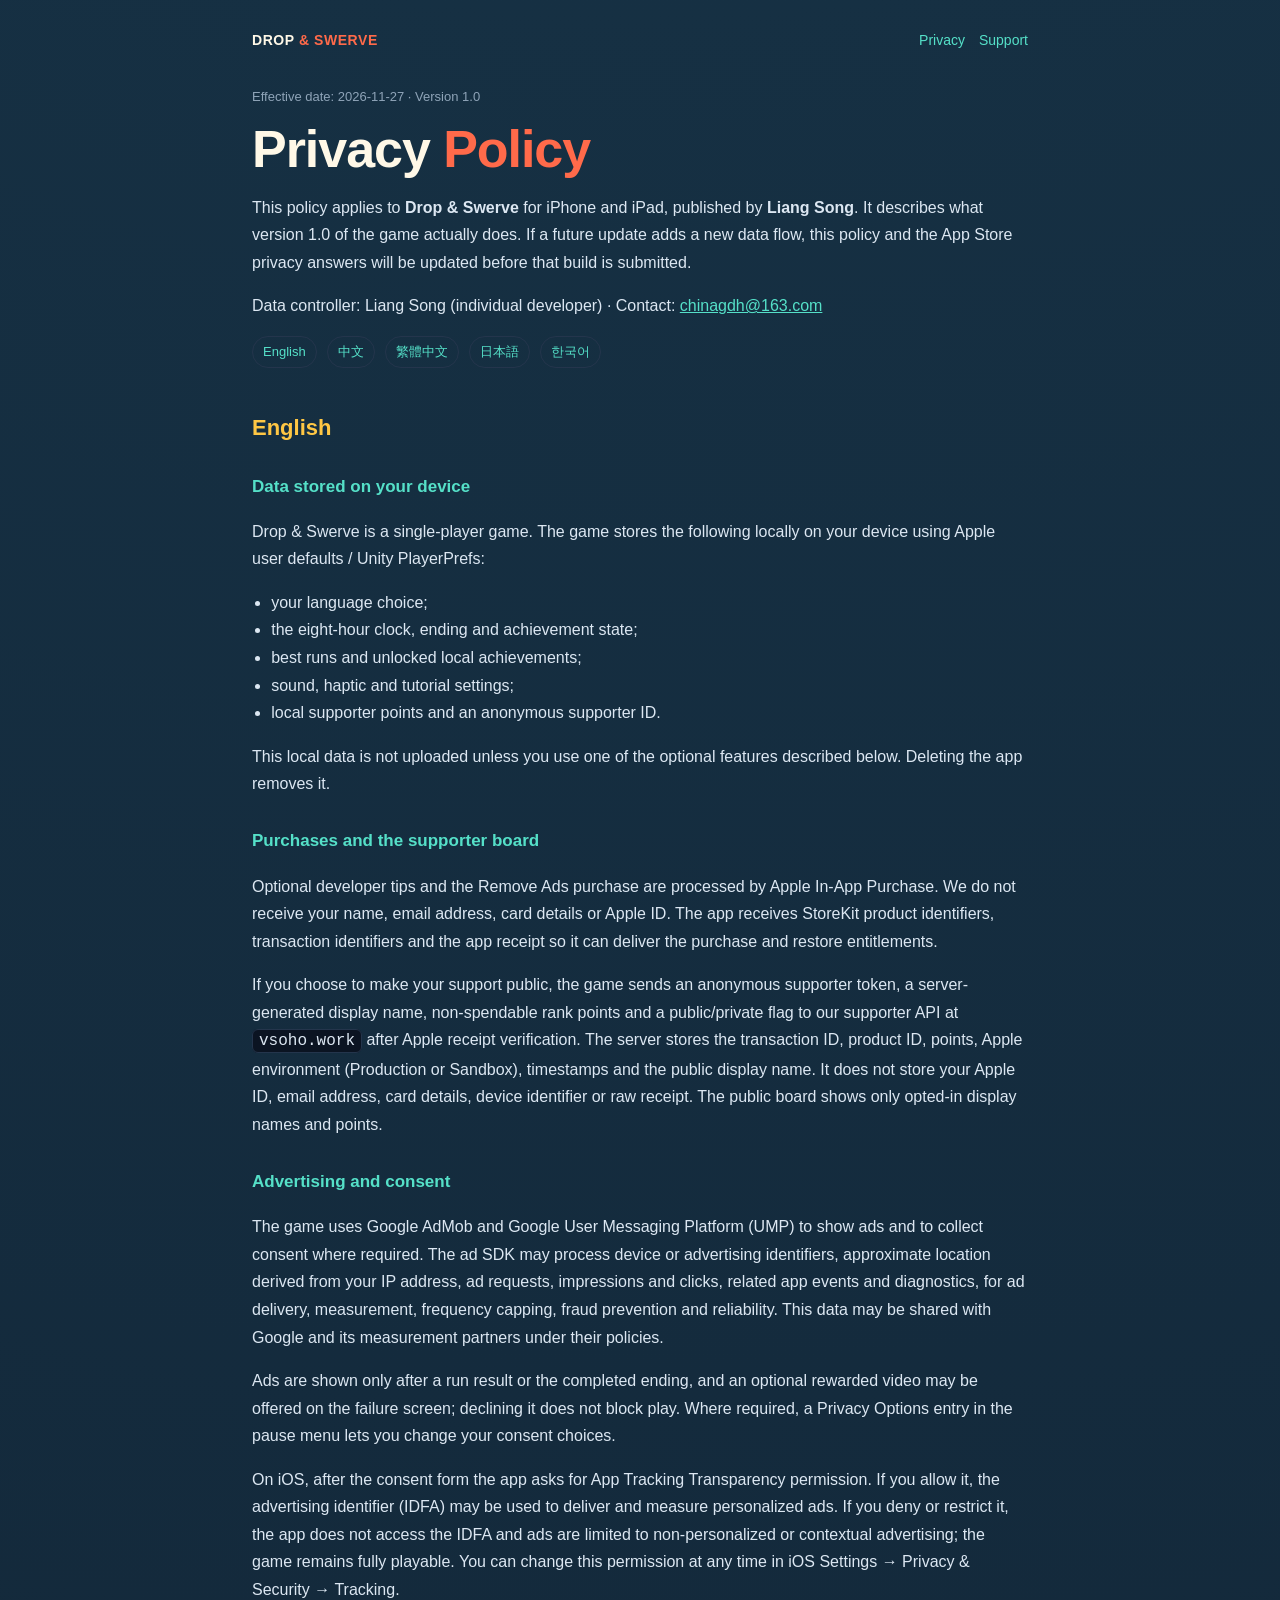
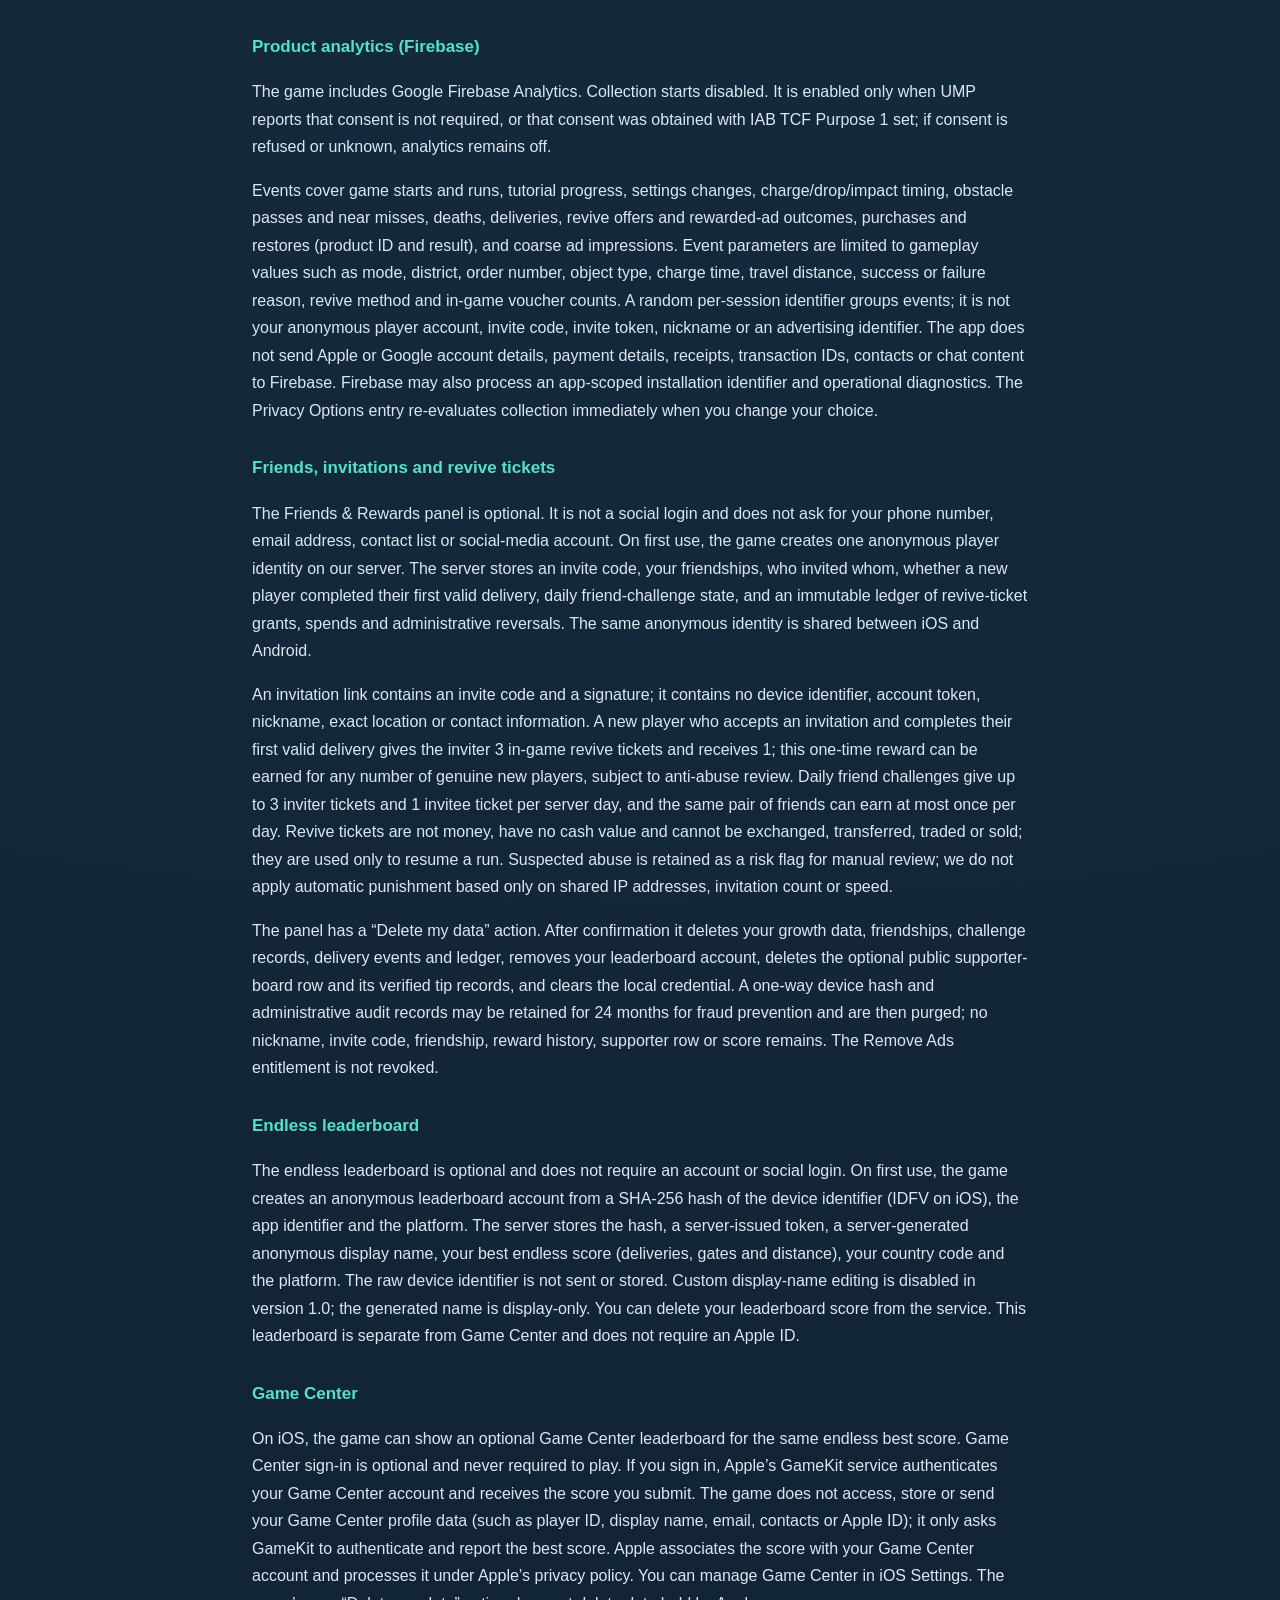
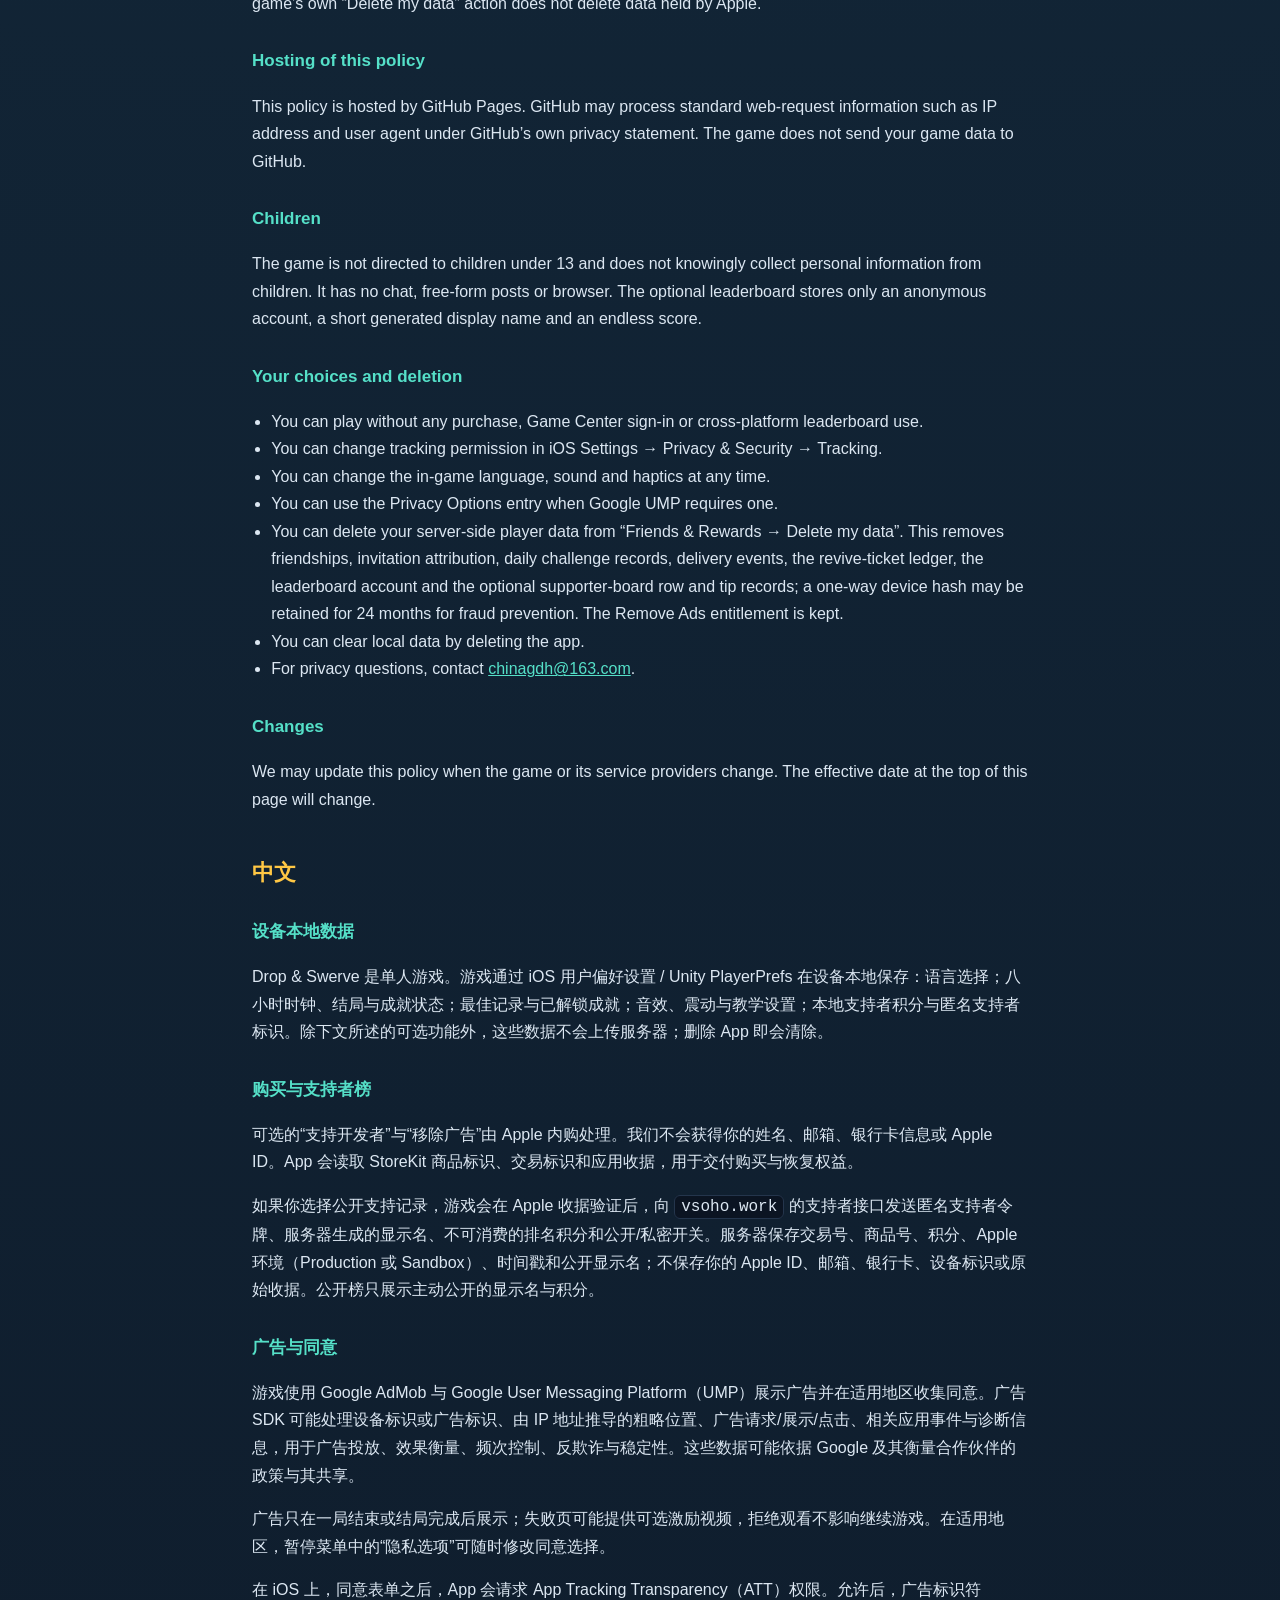
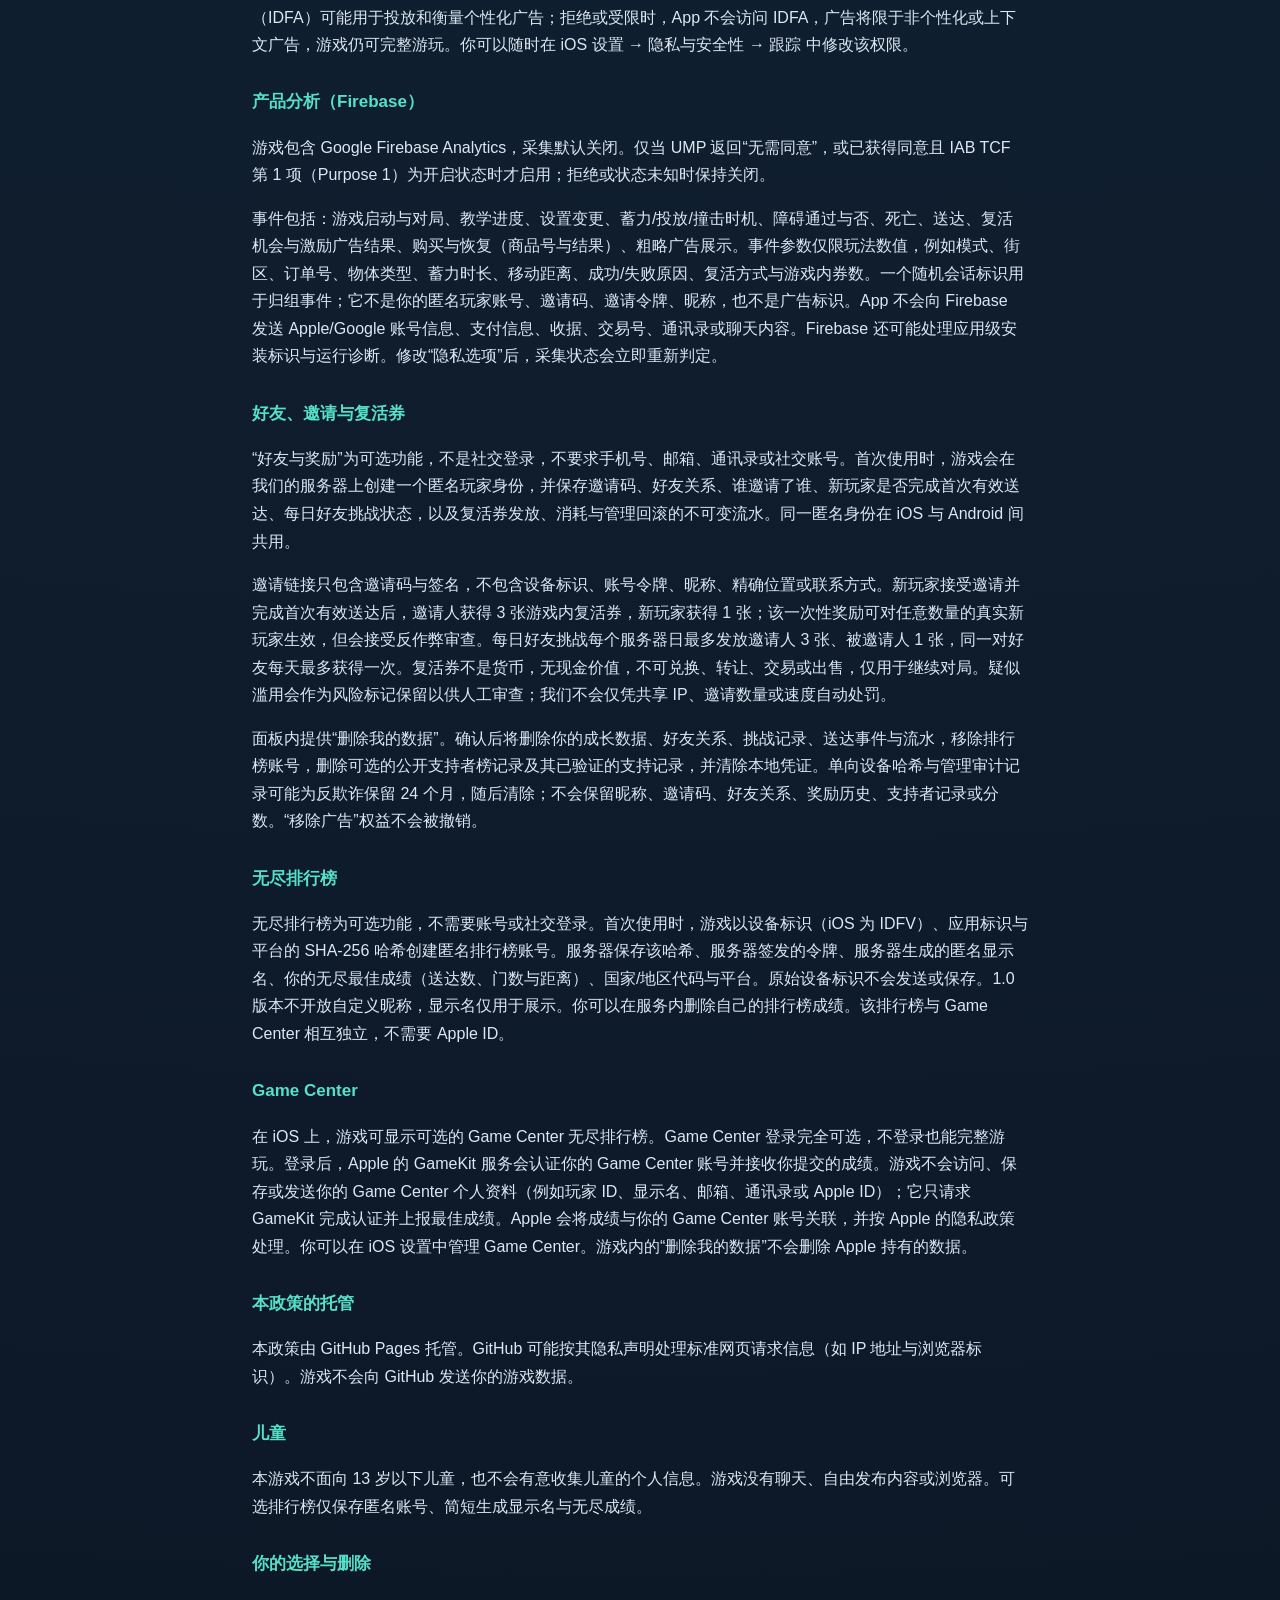
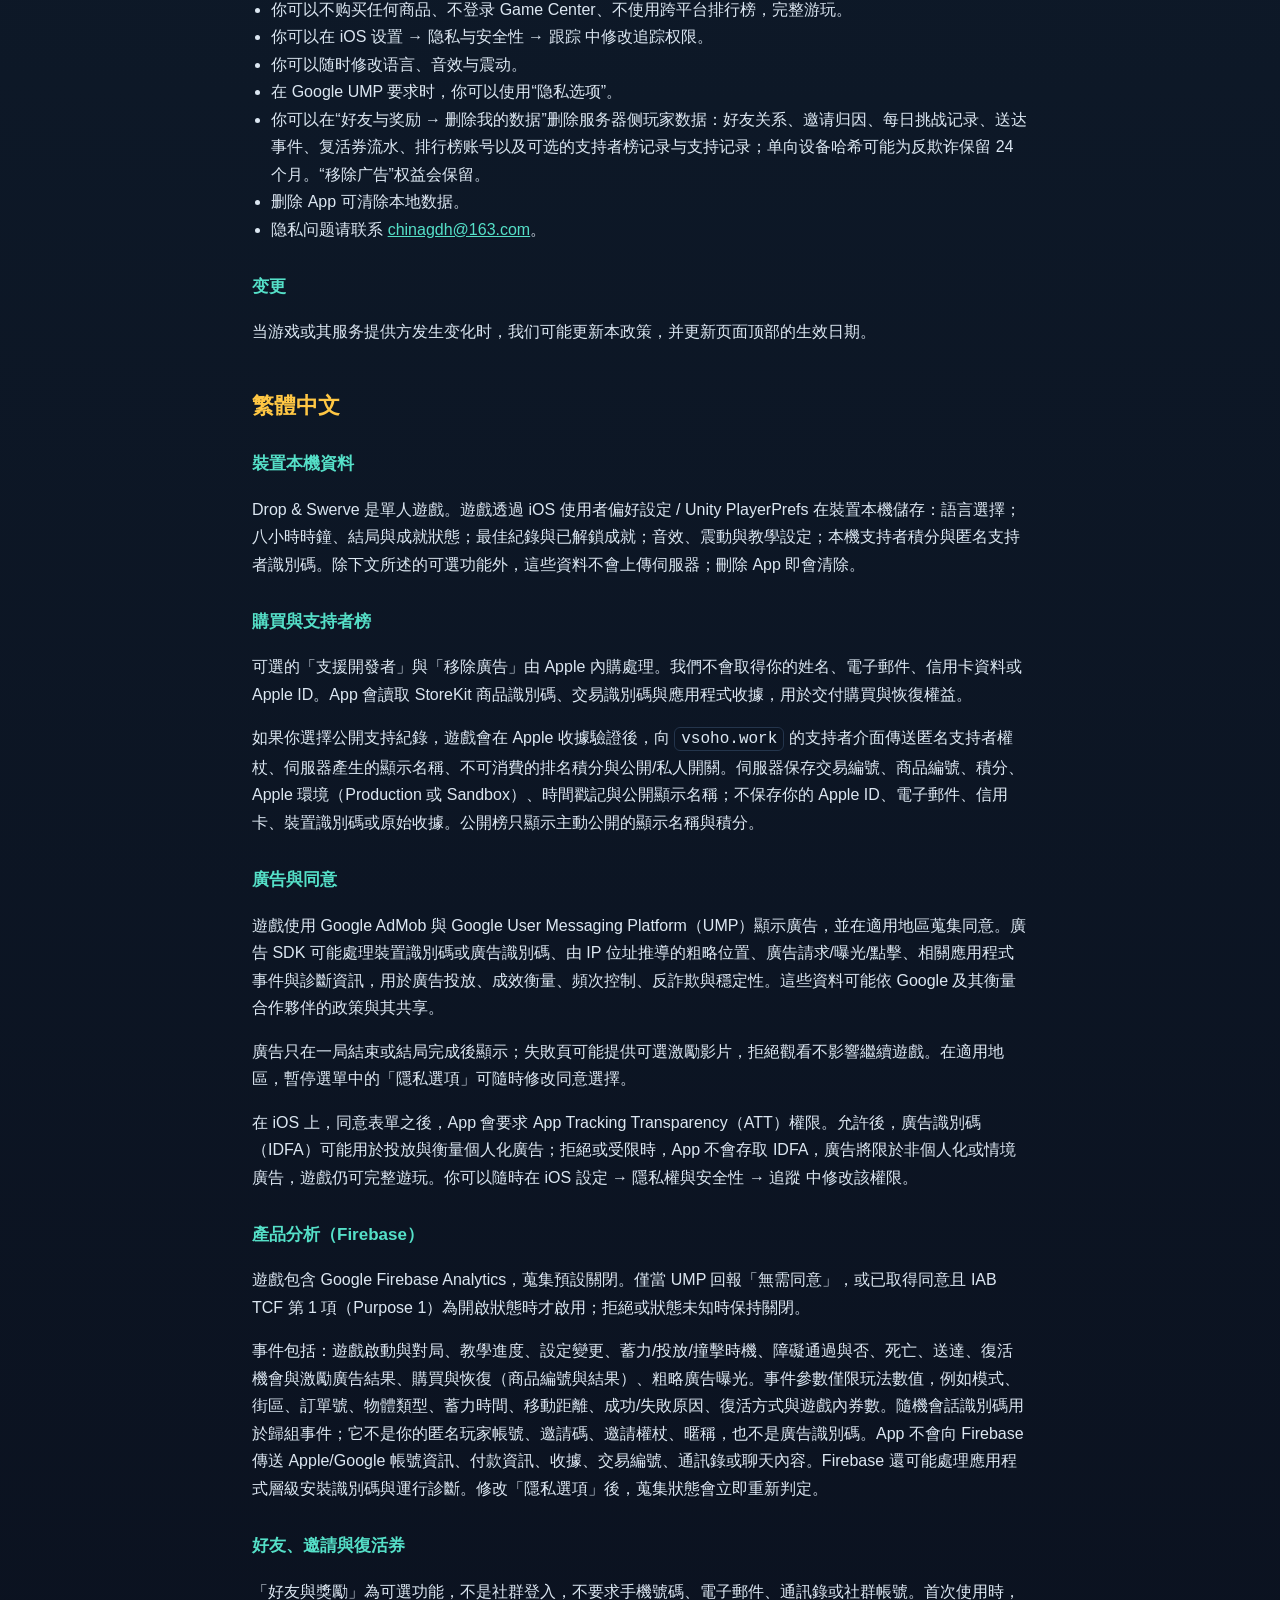
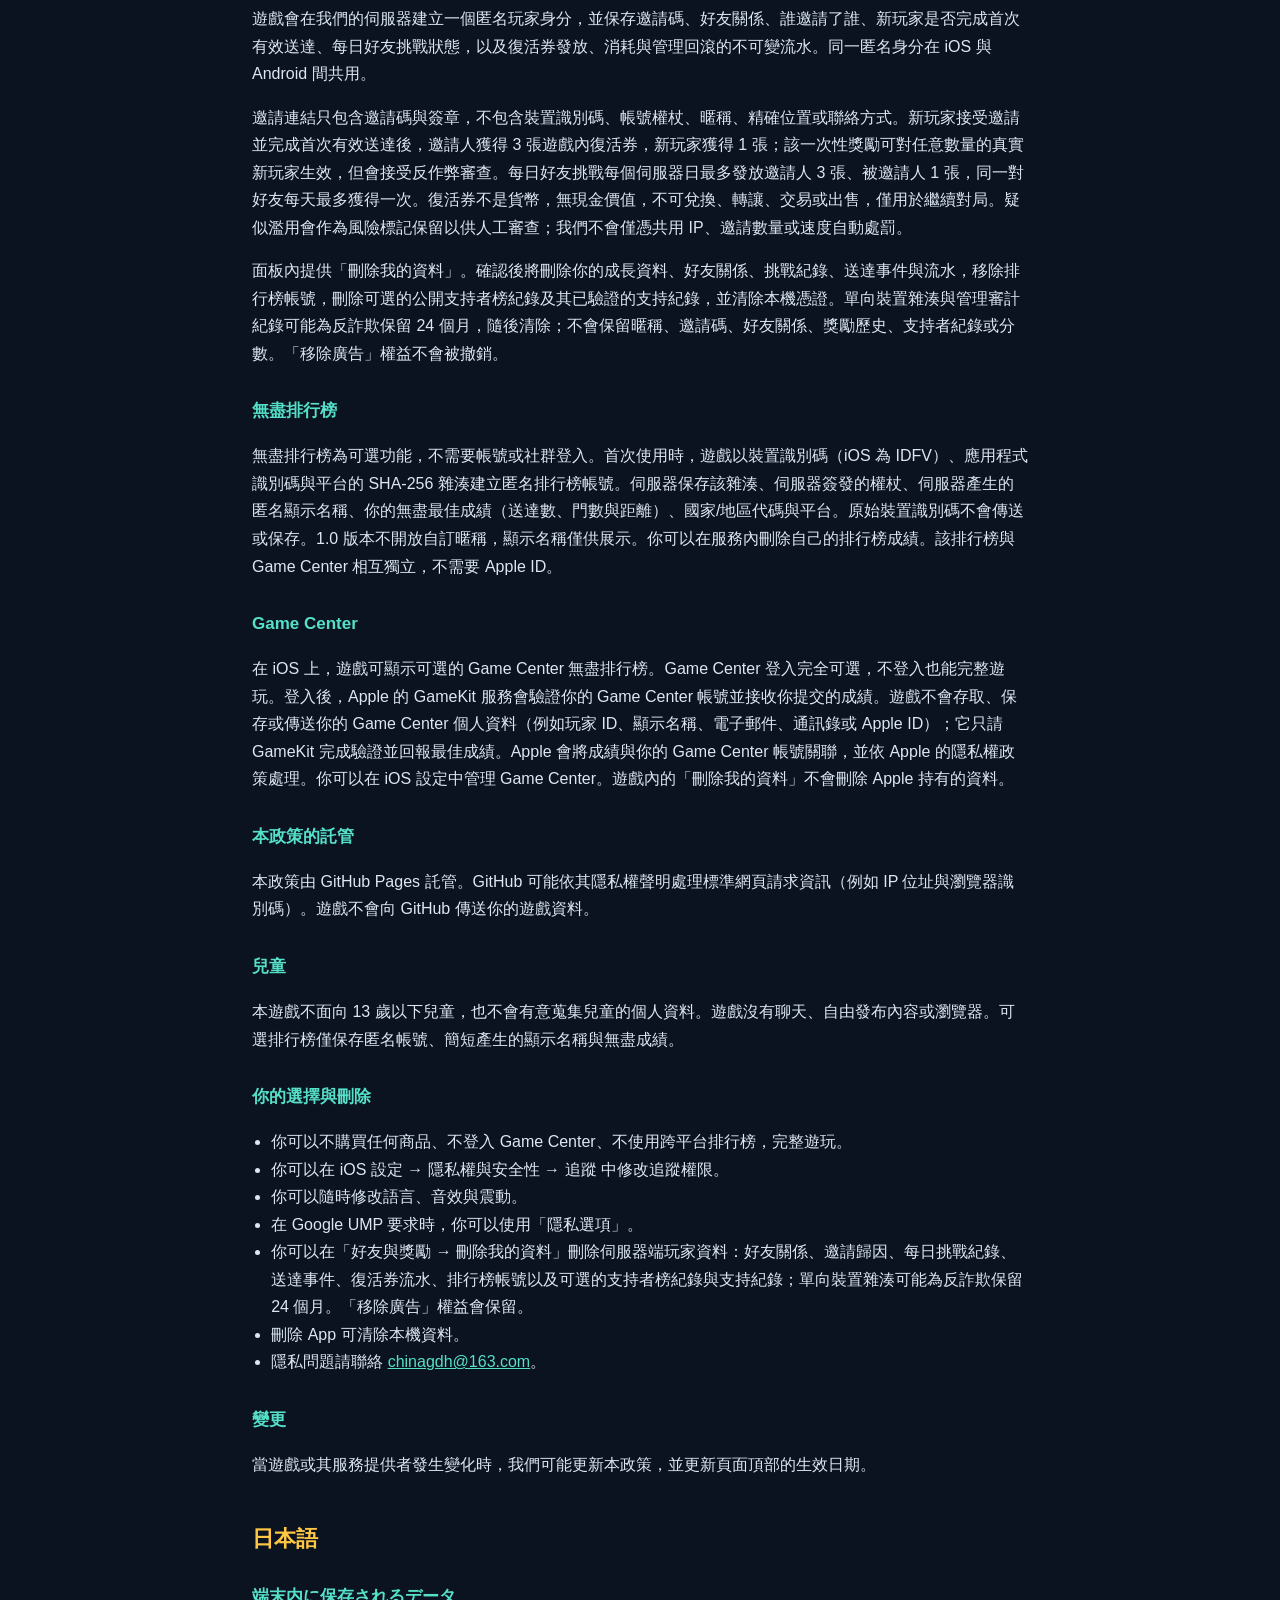
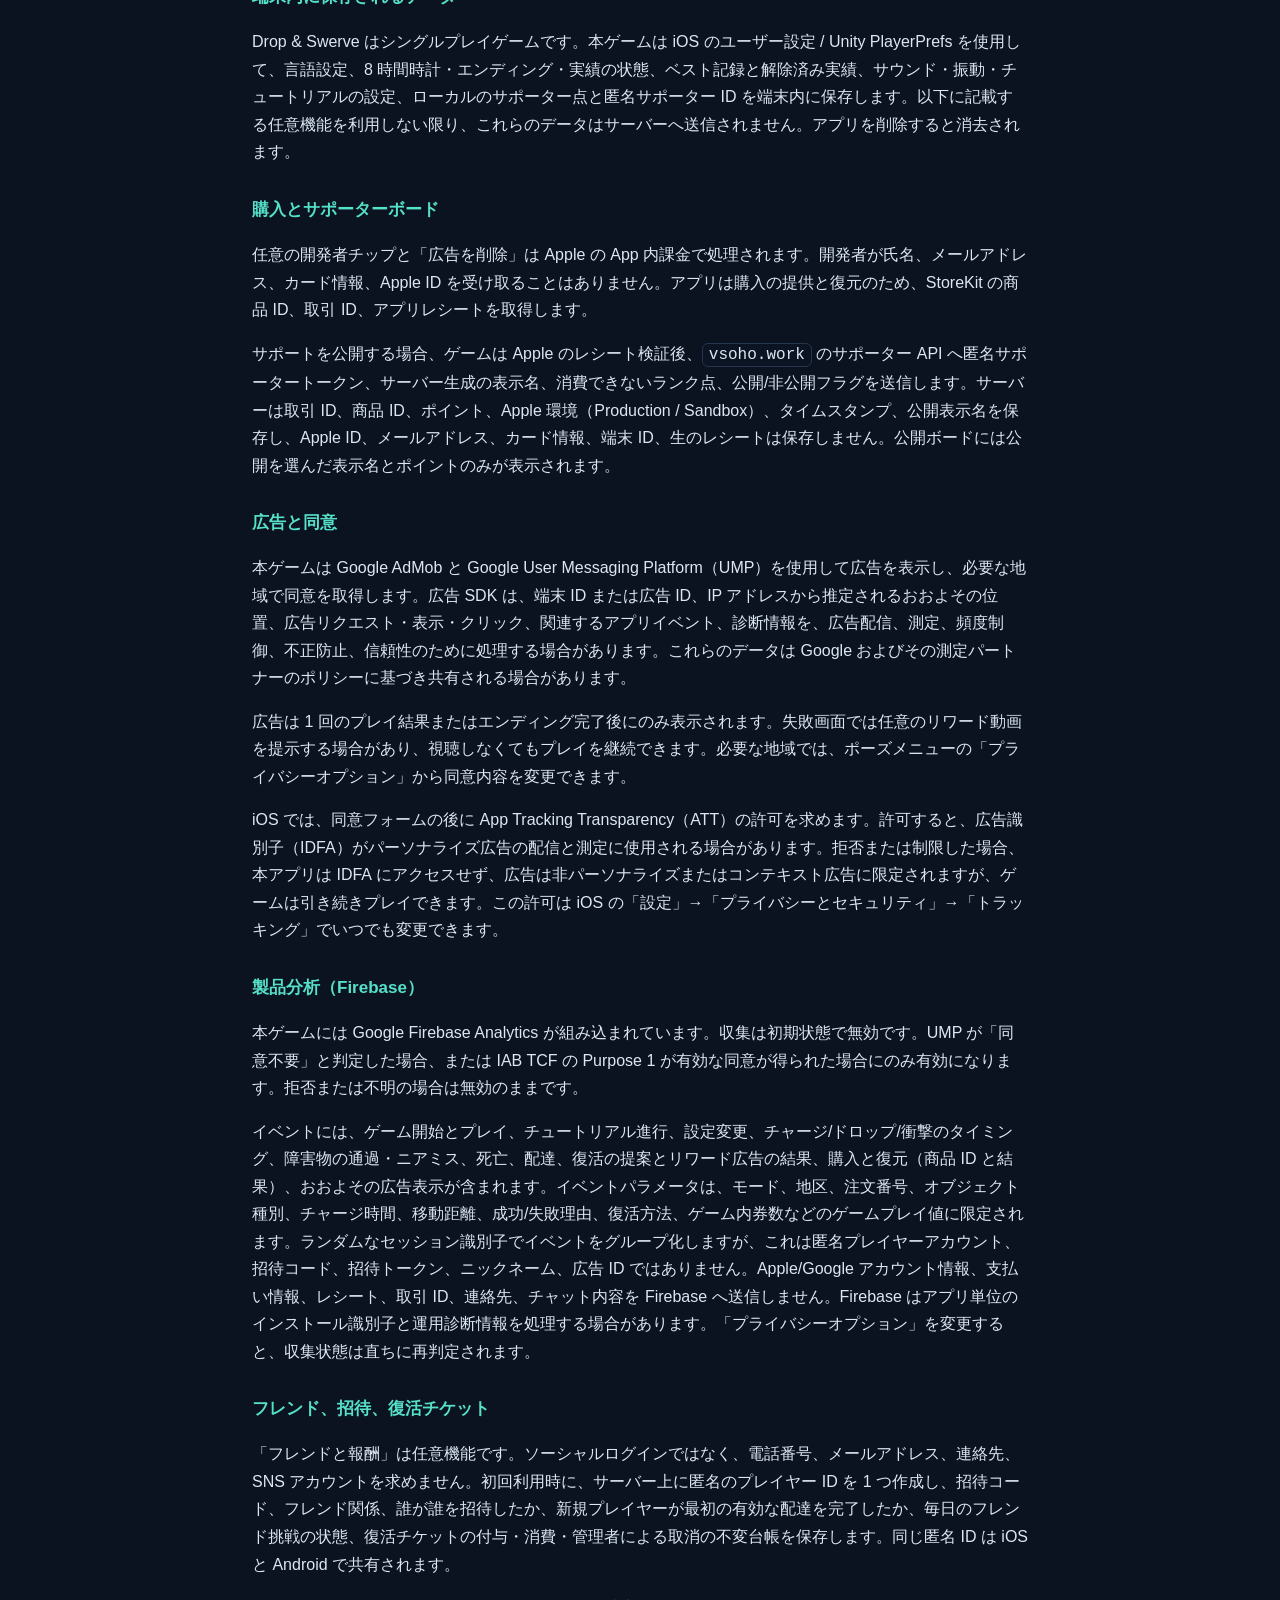
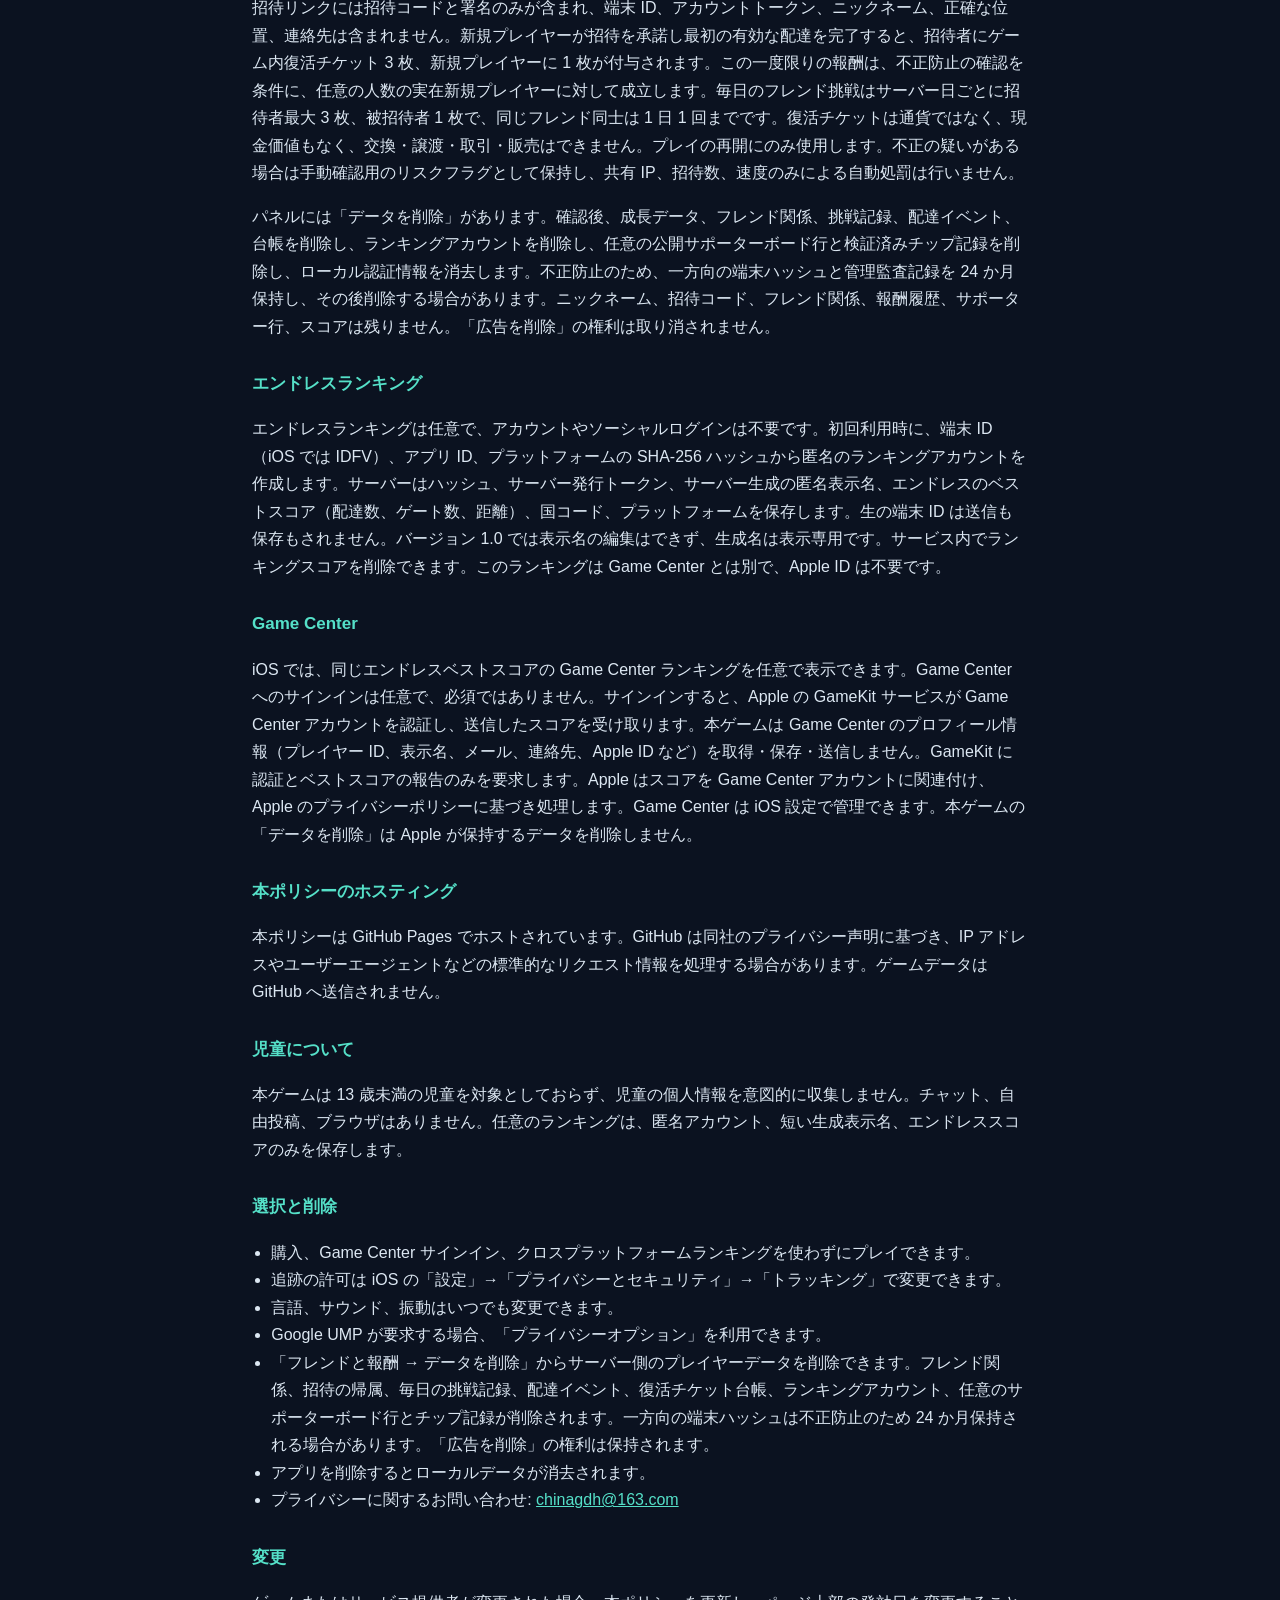
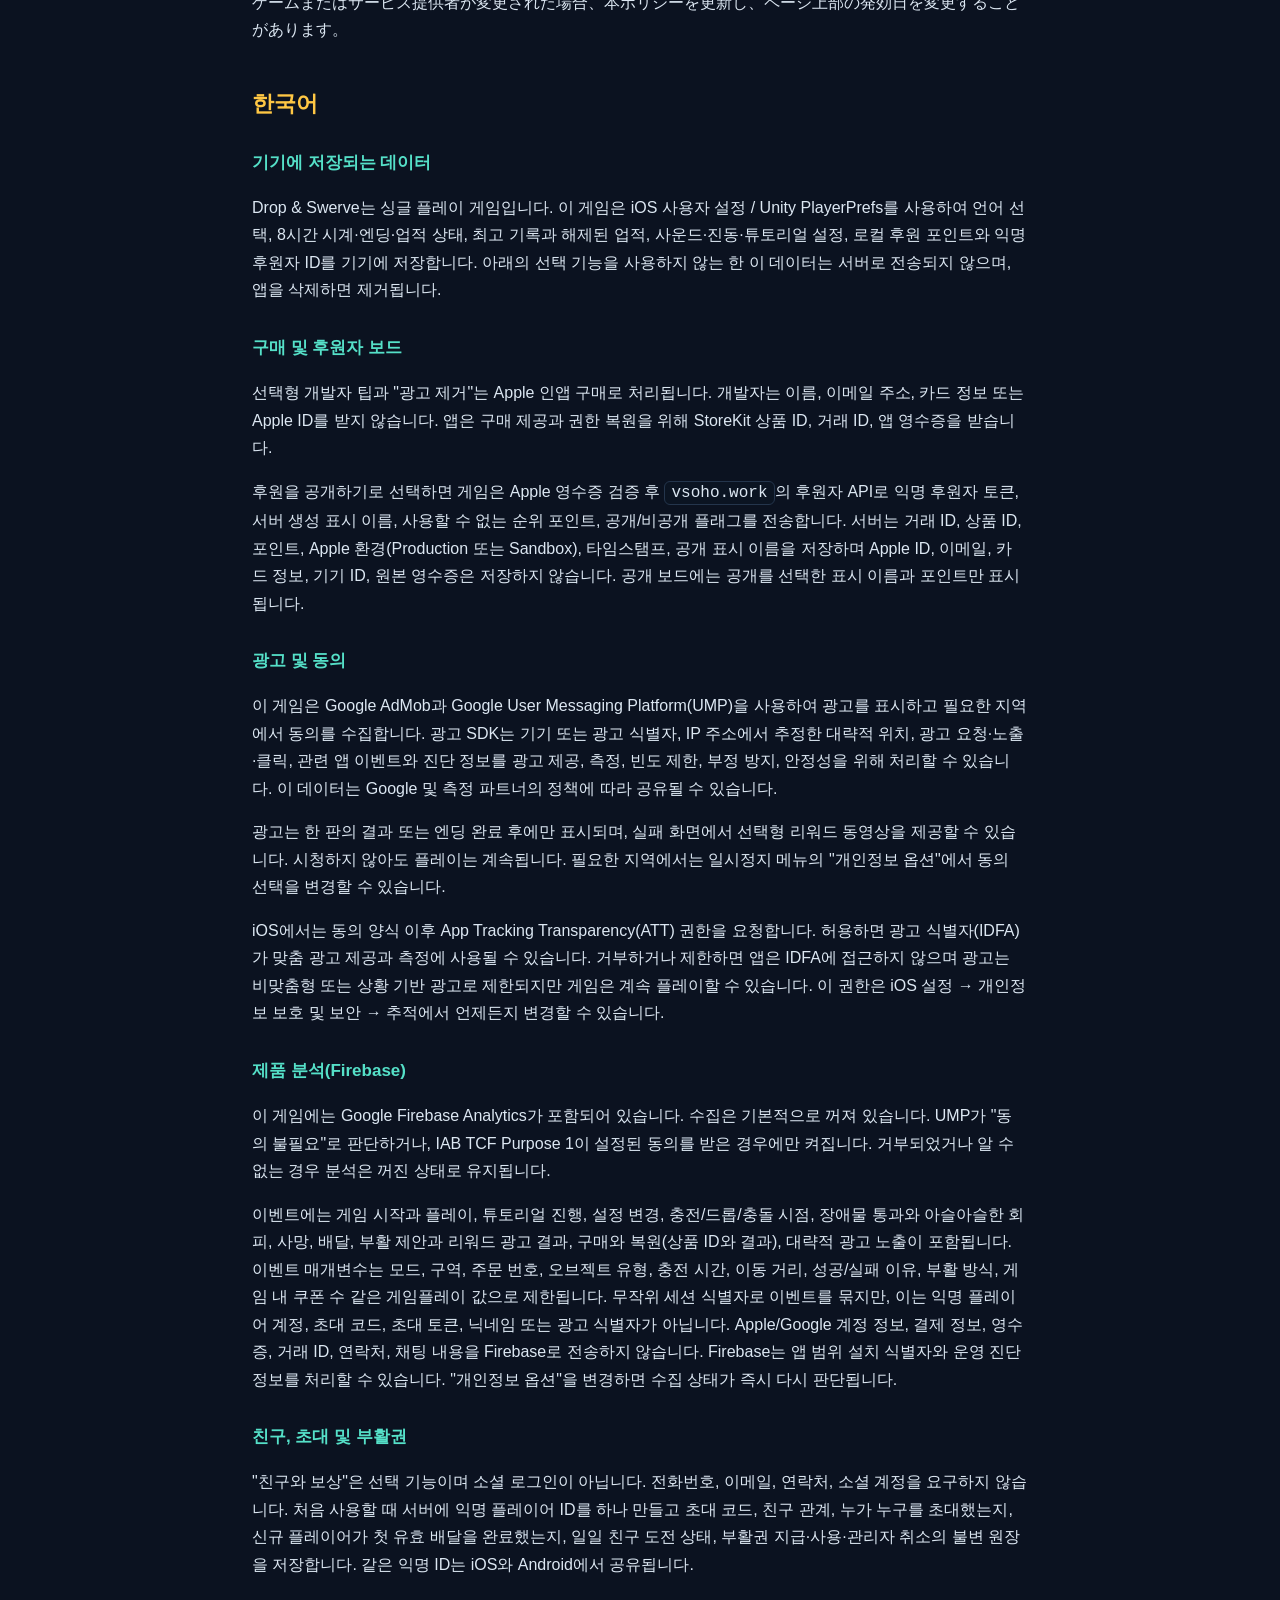
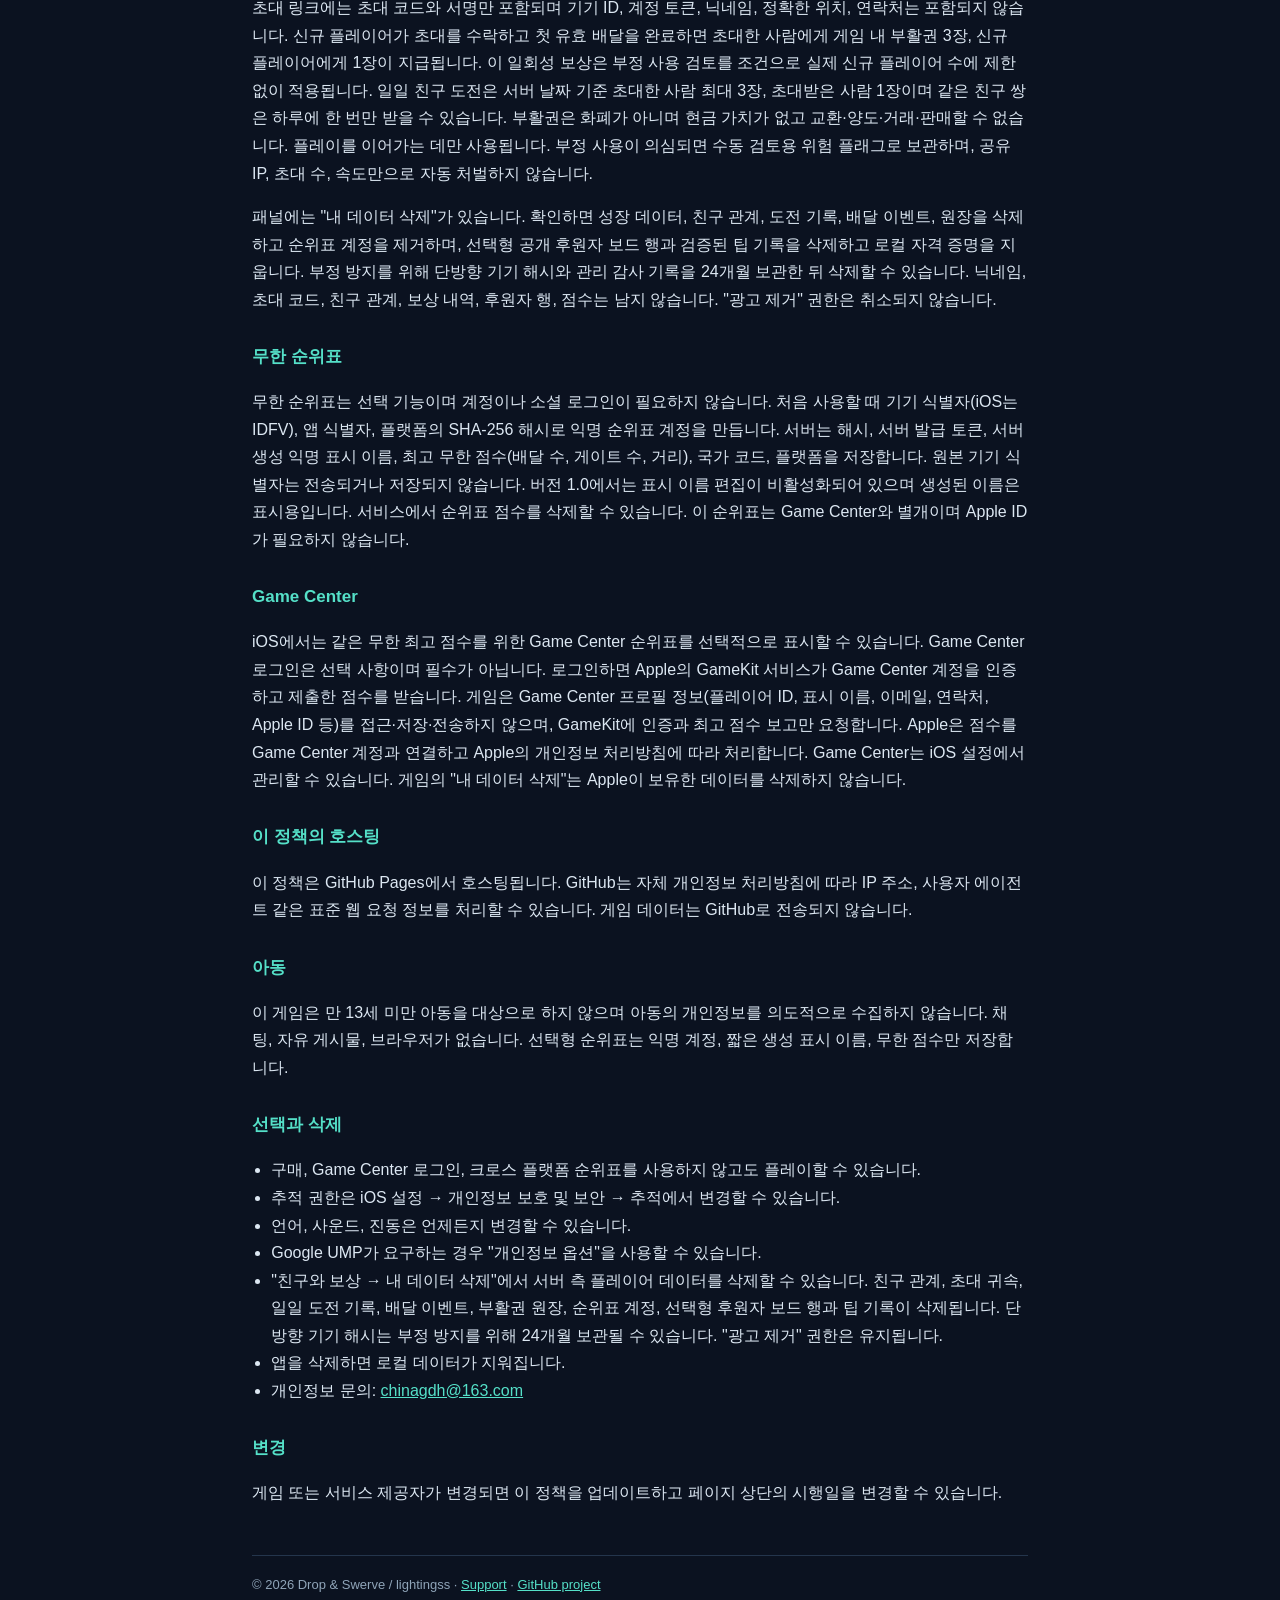
==== commit 91e421b5: "Update privacy policy for ATT/IDFA tracking (T1)" ====
--- a/privacy.html
+++ b/privacy.html
@@ -35,7 +35,7 @@
 <h3>Advertising and consent</h3>
 <p>The game uses Google AdMob and Google User Messaging Platform (UMP) to show ads and to collect consent where required. The ad SDK may process device or advertising identifiers, approximate location derived from your IP address, ad requests, impressions and clicks, related app events and diagnostics, for ad delivery, measurement, frequency capping, fraud prevention and reliability. This data may be shared with Google and its measurement partners under their policies.</p>
 <p>Ads are shown only after a run result or the completed ending, and an optional rewarded video may be offered on the failure screen; declining it does not block play. Where required, a Privacy Options entry in the pause menu lets you change your consent choices.</p>
-<p>This version does not request App Tracking Transparency permission and does not use the advertising identifier for tracking. If a future version enables personalized advertising or App Tracking Transparency, this policy and the App Store privacy answers will be updated before that version is released.</p>
+<p>On iOS, after the consent form the app asks for App Tracking Transparency permission. If you allow it, the advertising identifier (IDFA) may be used to deliver and measure personalized ads. If you deny or restrict it, the app does not access the IDFA and ads are limited to non-personalized or contextual advertising; the game remains fully playable. You can change this permission at any time in iOS Settings → Privacy &amp; Security → Tracking.</p>
 
 <h3>Product analytics (Firebase)</h3>
 <p>The game includes Google Firebase Analytics. Collection starts disabled. It is enabled only when UMP reports that consent is not required, or that consent was obtained with IAB TCF Purpose 1 set; if consent is refused or unknown, analytics remains off.</p>
@@ -61,6 +61,7 @@
 <h3>Your choices and deletion</h3>
 <ul>
 <li>You can play without any purchase, Game Center sign-in or cross-platform leaderboard use.</li>
+<li>You can change tracking permission in iOS Settings → Privacy &amp; Security → Tracking.</li>
 <li>You can change the in-game language, sound and haptics at any time.</li>
 <li>You can use the Privacy Options entry when Google UMP requires one.</li>
 <li>You can delete your server-side player data from “Friends &amp; Rewards → Delete my data”. This removes friendships, invitation attribution, daily challenge records, delivery events, the revive-ticket ledger, the leaderboard account and the optional supporter-board row and tip records; a one-way device hash may be retained for 24 months for fraud prevention. The Remove Ads entitlement is kept.</li>
@@ -82,7 +83,7 @@
 <h3>广告与同意</h3>
 <p>游戏使用 Google AdMob 与 Google User Messaging Platform（UMP）展示广告并在适用地区收集同意。广告 SDK 可能处理设备标识或广告标识、由 IP 地址推导的粗略位置、广告请求/展示/点击、相关应用事件与诊断信息，用于广告投放、效果衡量、频次控制、反欺诈与稳定性。这些数据可能依据 Google 及其衡量合作伙伴的政策与其共享。</p>
 <p>广告只在一局结束或结局完成后展示；失败页可能提供可选激励视频，拒绝观看不影响继续游戏。在适用地区，暂停菜单中的“隐私选项”可随时修改同意选择。</p>
-<p>本版本不请求 App Tracking Transparency（ATT）权限，也不将广告标识用于追踪。若未来版本启用个性化广告或 ATT，我们会在该版本发布前更新本政策与 App Store 隐私答案。</p>
+<p>在 iOS 上，同意表单之后，App 会请求 App Tracking Transparency（ATT）权限。允许后，广告标识符（IDFA）可能用于投放和衡量个性化广告；拒绝或受限时，App 不会访问 IDFA，广告将限于非个性化或上下文广告，游戏仍可完整游玩。你可以随时在 iOS 设置 → 隐私与安全性 → 跟踪 中修改该权限。</p>
 
 <h3>产品分析（Firebase）</h3>
 <p>游戏包含 Google Firebase Analytics，采集默认关闭。仅当 UMP 返回“无需同意”，或已获得同意且 IAB TCF 第 1 项（Purpose 1）为开启状态时才启用；拒绝或状态未知时保持关闭。</p>
@@ -108,6 +109,7 @@
 <h3>你的选择与删除</h3>
 <ul>
 <li>你可以不购买任何商品、不登录 Game Center、不使用跨平台排行榜，完整游玩。</li>
+<li>你可以在 iOS 设置 → 隐私与安全性 → 跟踪 中修改追踪权限。</li>
 <li>你可以随时修改语言、音效与震动。</li>
 <li>在 Google UMP 要求时，你可以使用“隐私选项”。</li>
 <li>你可以在“好友与奖励 → 删除我的数据”删除服务器侧玩家数据：好友关系、邀请归因、每日挑战记录、送达事件、复活券流水、排行榜账号以及可选的支持者榜记录与支持记录；单向设备哈希可能为反欺诈保留 24 个月。“移除广告”权益会保留。</li>
@@ -129,7 +131,7 @@
 <h3>廣告與同意</h3>
 <p>遊戲使用 Google AdMob 與 Google User Messaging Platform（UMP）顯示廣告，並在適用地區蒐集同意。廣告 SDK 可能處理裝置識別碼或廣告識別碼、由 IP 位址推導的粗略位置、廣告請求/曝光/點擊、相關應用程式事件與診斷資訊，用於廣告投放、成效衡量、頻次控制、反詐欺與穩定性。這些資料可能依 Google 及其衡量合作夥伴的政策與其共享。</p>
 <p>廣告只在一局結束或結局完成後顯示；失敗頁可能提供可選激勵影片，拒絕觀看不影響繼續遊戲。在適用地區，暫停選單中的「隱私選項」可隨時修改同意選擇。</p>
-<p>本版本不要求 App Tracking Transparency（ATT）權限，也不將廣告識別碼用於追蹤。若未來版本啟用個人化廣告或 ATT，我們會在該版本發布前更新本政策與 App Store 隱私權答案。</p>
+<p>在 iOS 上，同意表單之後，App 會要求 App Tracking Transparency（ATT）權限。允許後，廣告識別碼（IDFA）可能用於投放與衡量個人化廣告；拒絕或受限時，App 不會存取 IDFA，廣告將限於非個人化或情境廣告，遊戲仍可完整遊玩。你可以隨時在 iOS 設定 → 隱私權與安全性 → 追蹤 中修改該權限。</p>
 
 <h3>產品分析（Firebase）</h3>
 <p>遊戲包含 Google Firebase Analytics，蒐集預設關閉。僅當 UMP 回報「無需同意」，或已取得同意且 IAB TCF 第 1 項（Purpose 1）為開啟狀態時才啟用；拒絕或狀態未知時保持關閉。</p>
@@ -155,6 +157,7 @@
 <h3>你的選擇與刪除</h3>
 <ul>
 <li>你可以不購買任何商品、不登入 Game Center、不使用跨平台排行榜，完整遊玩。</li>
+<li>你可以在 iOS 設定 → 隱私權與安全性 → 追蹤 中修改追蹤權限。</li>
 <li>你可以隨時修改語言、音效與震動。</li>
 <li>在 Google UMP 要求時，你可以使用「隱私選項」。</li>
 <li>你可以在「好友與獎勵 → 刪除我的資料」刪除伺服器端玩家資料：好友關係、邀請歸因、每日挑戰紀錄、送達事件、復活券流水、排行榜帳號以及可選的支持者榜紀錄與支持紀錄；單向裝置雜湊可能為反詐欺保留 24 個月。「移除廣告」權益會保留。</li>
@@ -176,7 +179,7 @@
 <h3>広告と同意</h3>
 <p>本ゲームは Google AdMob と Google User Messaging Platform（UMP）を使用して広告を表示し、必要な地域で同意を取得します。広告 SDK は、端末 ID または広告 ID、IP アドレスから推定されるおおよその位置、広告リクエスト・表示・クリック、関連するアプリイベント、診断情報を、広告配信、測定、頻度制御、不正防止、信頼性のために処理する場合があります。これらのデータは Google およびその測定パートナーのポリシーに基づき共有される場合があります。</p>
 <p>広告は 1 回のプレイ結果またはエンディング完了後にのみ表示されます。失敗画面では任意のリワード動画を提示する場合があり、視聴しなくてもプレイを継続できます。必要な地域では、ポーズメニューの「プライバシーオプション」から同意内容を変更できます。</p>
-<p>本バージョンは App Tracking Transparency（ATT）を要求せず、広告 ID をトラッキングに使用しません。将来のバージョンでパーソナライズ広告または ATT を有効にする場合は、そのリリース前に本ポリシーと App Store のプライバシー回答を更新します。</p>
+<p>iOS では、同意フォームの後に App Tracking Transparency（ATT）の許可を求めます。許可すると、広告識別子（IDFA）がパーソナライズ広告の配信と測定に使用される場合があります。拒否または制限した場合、本アプリは IDFA にアクセスせず、広告は非パーソナライズまたはコンテキスト広告に限定されますが、ゲームは引き続きプレイできます。この許可は iOS の「設定」→「プライバシーとセキュリティ」→「トラッキング」でいつでも変更できます。</p>
 
 <h3>製品分析（Firebase）</h3>
 <p>本ゲームには Google Firebase Analytics が組み込まれています。収集は初期状態で無効です。UMP が「同意不要」と判定した場合、または IAB TCF の Purpose 1 が有効な同意が得られた場合にのみ有効になります。拒否または不明の場合は無効のままです。</p>
@@ -202,6 +205,7 @@
 <h3>選択と削除</h3>
 <ul>
 <li>購入、Game Center サインイン、クロスプラットフォームランキングを使わずにプレイできます。</li>
+<li>追跡の許可は iOS の「設定」→「プライバシーとセキュリティ」→「トラッキング」で変更できます。</li>
 <li>言語、サウンド、振動はいつでも変更できます。</li>
 <li>Google UMP が要求する場合、「プライバシーオプション」を利用できます。</li>
 <li>「フレンドと報酬 → データを削除」からサーバー側のプレイヤーデータを削除できます。フレンド関係、招待の帰属、毎日の挑戦記録、配達イベント、復活チケット台帳、ランキングアカウント、任意のサポーターボード行とチップ記録が削除されます。一方向の端末ハッシュは不正防止のため 24 か月保持される場合があります。「広告を削除」の権利は保持されます。</li>
@@ -223,7 +227,7 @@
 <h3>광고 및 동의</h3>
 <p>이 게임은 Google AdMob과 Google User Messaging Platform(UMP)을 사용하여 광고를 표시하고 필요한 지역에서 동의를 수집합니다. 광고 SDK는 기기 또는 광고 식별자, IP 주소에서 추정한 대략적 위치, 광고 요청·노출·클릭, 관련 앱 이벤트와 진단 정보를 광고 제공, 측정, 빈도 제한, 부정 방지, 안정성을 위해 처리할 수 있습니다. 이 데이터는 Google 및 측정 파트너의 정책에 따라 공유될 수 있습니다.</p>
 <p>광고는 한 판의 결과 또는 엔딩 완료 후에만 표시되며, 실패 화면에서 선택형 리워드 동영상을 제공할 수 있습니다. 시청하지 않아도 플레이는 계속됩니다. 필요한 지역에서는 일시정지 메뉴의 "개인정보 옵션"에서 동의 선택을 변경할 수 있습니다.</p>
-<p>이 버전은 App Tracking Transparency(ATT) 권한을 요청하지 않으며 광고 식별자를 추적에 사용하지 않습니다. 향후 버전에서 맞춤 광고 또는 ATT를 사용하면 해당 버전을 출시하기 전에 이 정책과 App Store 개인정보 보호 답변을 업데이트합니다.</p>
+<p>iOS에서는 동의 양식 이후 App Tracking Transparency(ATT) 권한을 요청합니다. 허용하면 광고 식별자(IDFA)가 맞춤 광고 제공과 측정에 사용될 수 있습니다. 거부하거나 제한하면 앱은 IDFA에 접근하지 않으며 광고는 비맞춤형 또는 상황 기반 광고로 제한되지만 게임은 계속 플레이할 수 있습니다. 이 권한은 iOS 설정 → 개인정보 보호 및 보안 → 추적에서 언제든지 변경할 수 있습니다.</p>
 
 <h3>제품 분석(Firebase)</h3>
 <p>이 게임에는 Google Firebase Analytics가 포함되어 있습니다. 수집은 기본적으로 꺼져 있습니다. UMP가 "동의 불필요"로 판단하거나, IAB TCF Purpose 1이 설정된 동의를 받은 경우에만 켜집니다. 거부되었거나 알 수 없는 경우 분석은 꺼진 상태로 유지됩니다.</p>
@@ -249,6 +253,7 @@
 <h3>선택과 삭제</h3>
 <ul>
 <li>구매, Game Center 로그인, 크로스 플랫폼 순위표를 사용하지 않고도 플레이할 수 있습니다.</li>
+<li>추적 권한은 iOS 설정 → 개인정보 보호 및 보안 → 추적에서 변경할 수 있습니다.</li>
 <li>언어, 사운드, 진동은 언제든지 변경할 수 있습니다.</li>
 <li>Google UMP가 요구하는 경우 "개인정보 옵션"을 사용할 수 있습니다.</li>
 <li>"친구와 보상 → 내 데이터 삭제"에서 서버 측 플레이어 데이터를 삭제할 수 있습니다. 친구 관계, 초대 귀속, 일일 도전 기록, 배달 이벤트, 부활권 원장, 순위표 계정, 선택형 후원자 보드 행과 팁 기록이 삭제됩니다. 단방향 기기 해시는 부정 방지를 위해 24개월 보관될 수 있습니다. "광고 제거" 권한은 유지됩니다.</li>
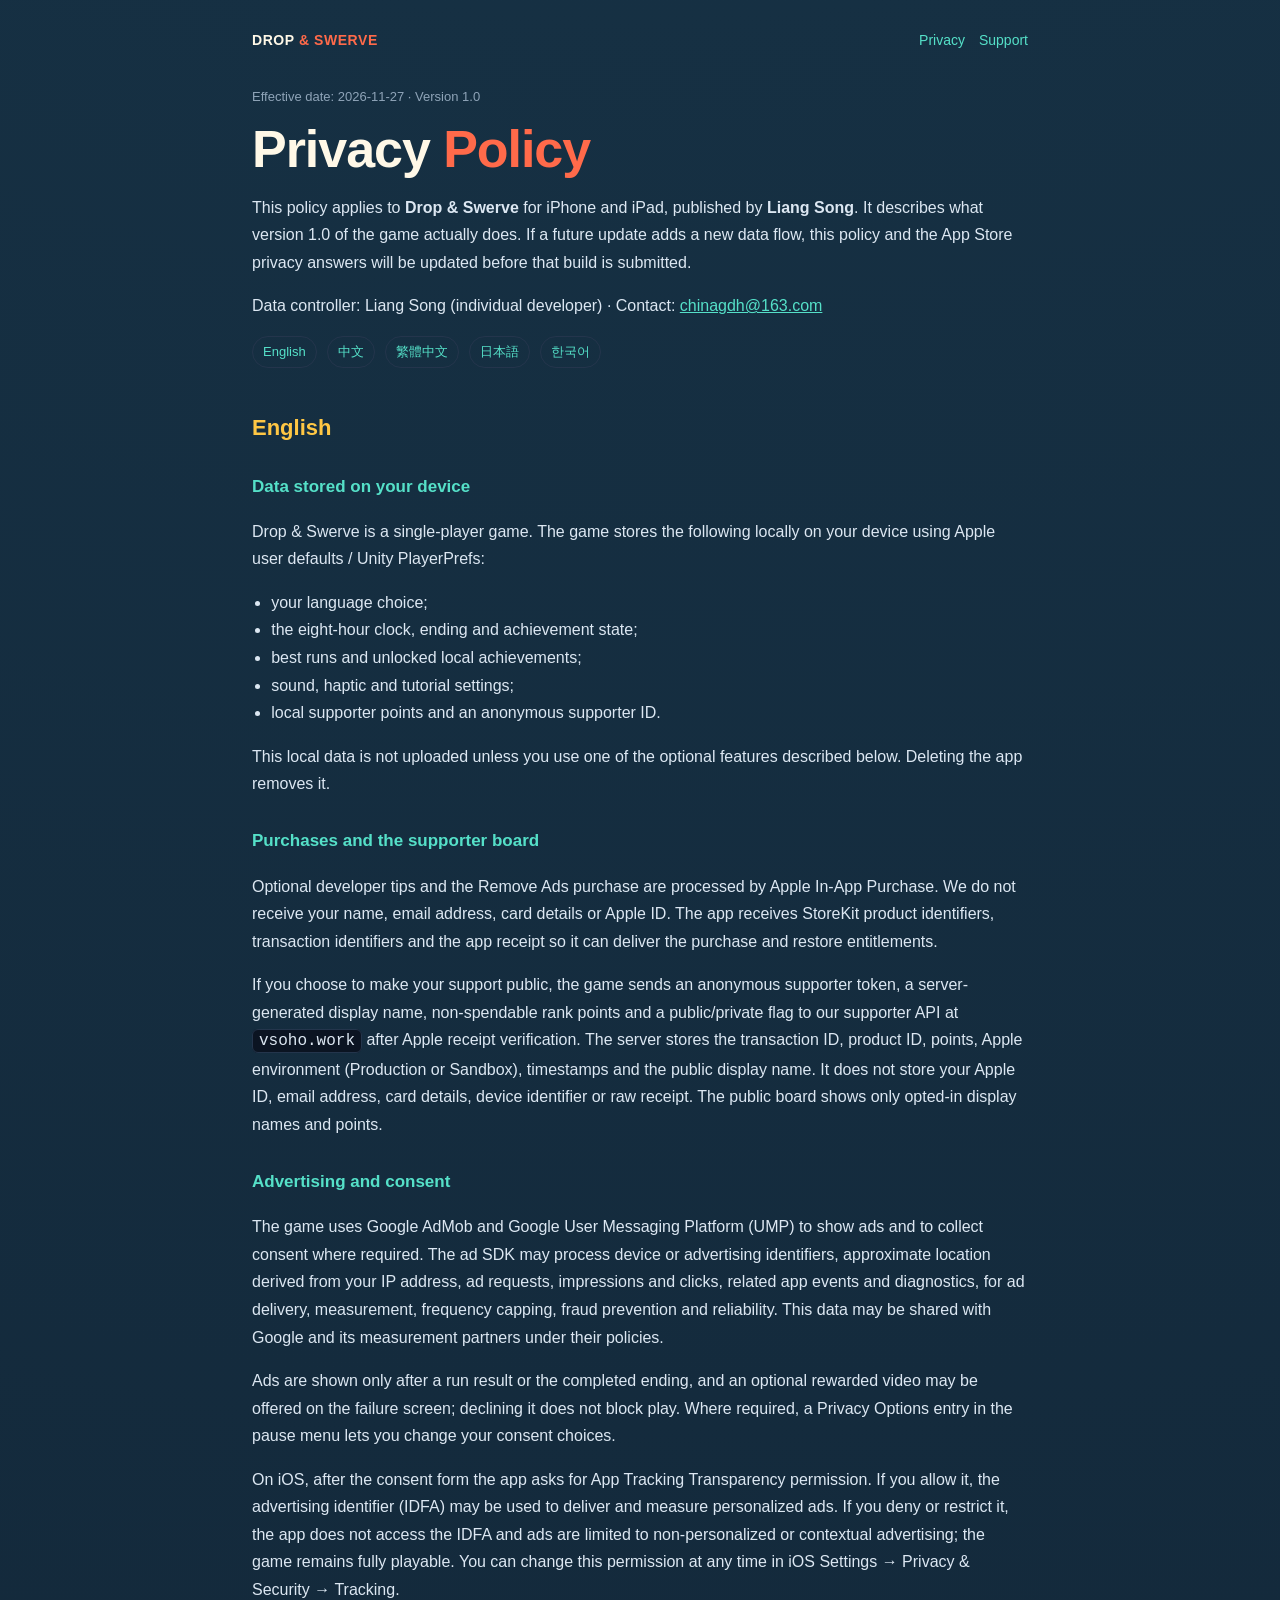
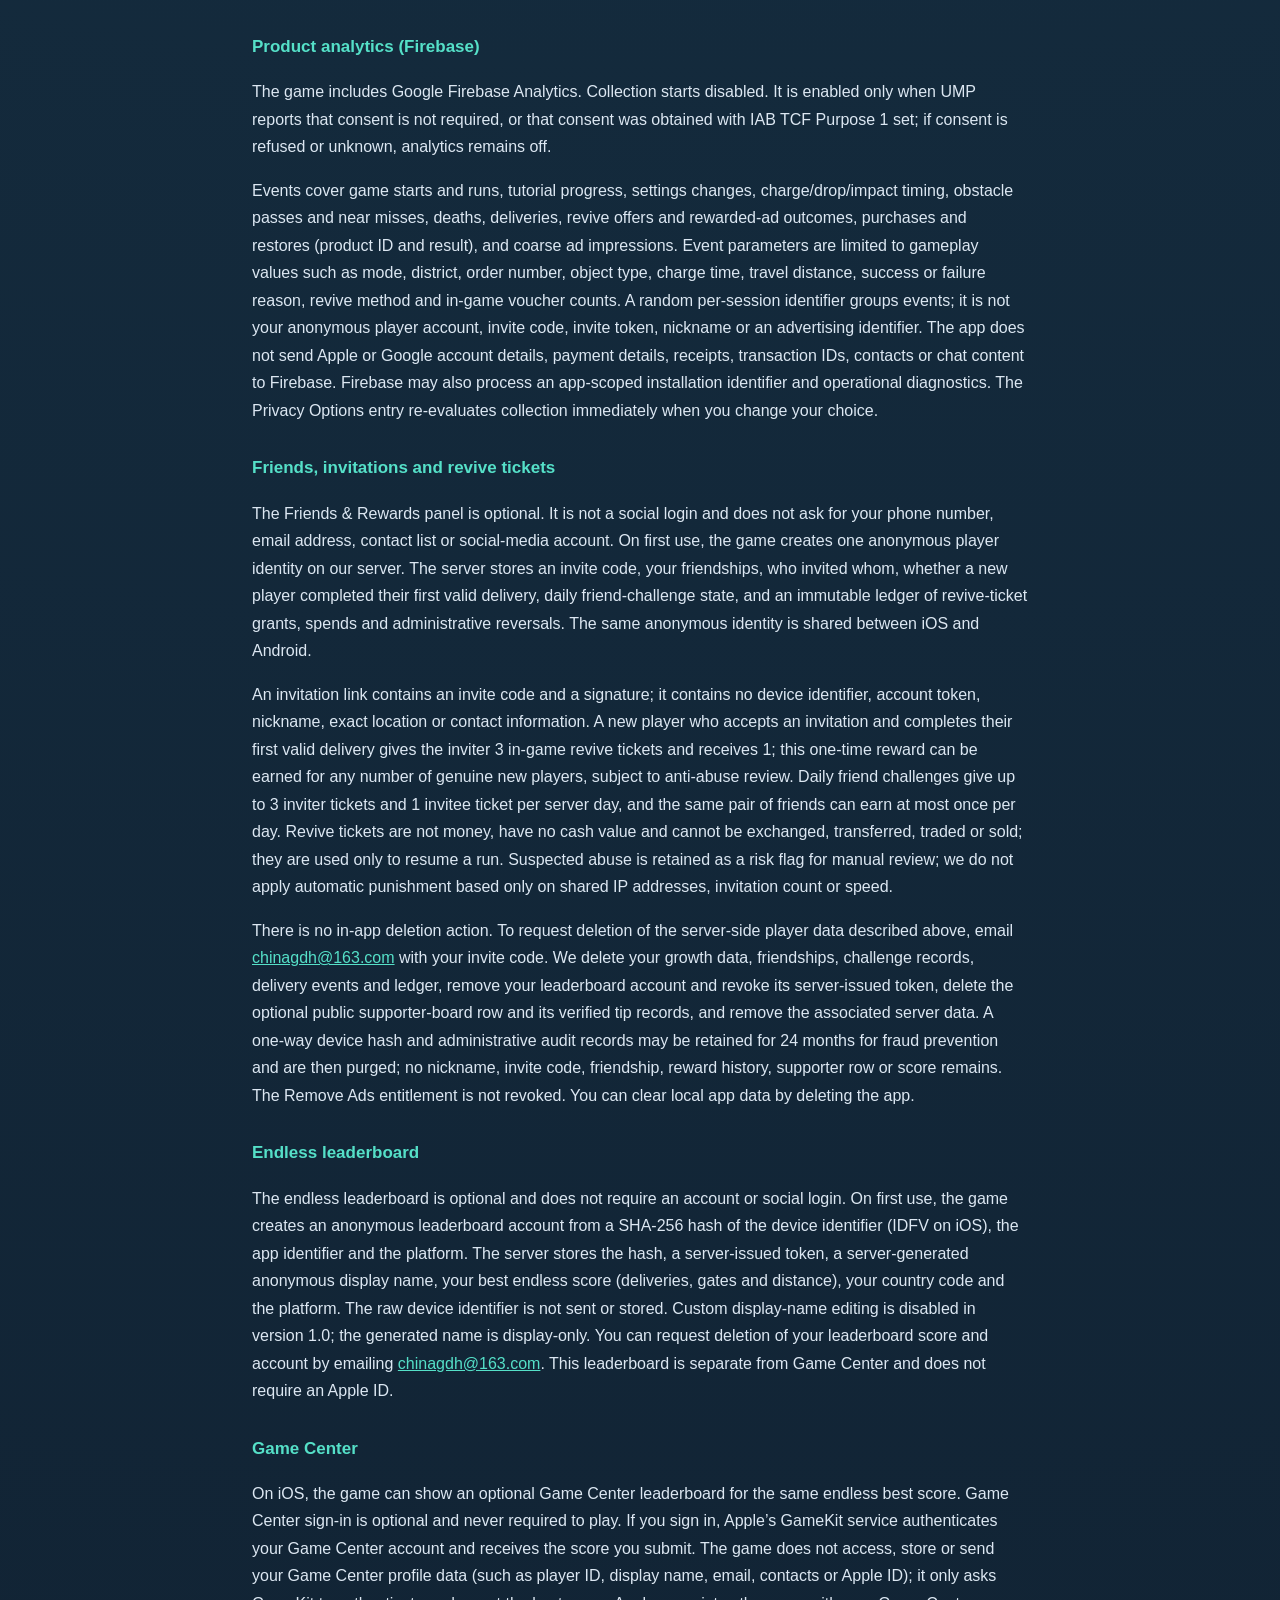
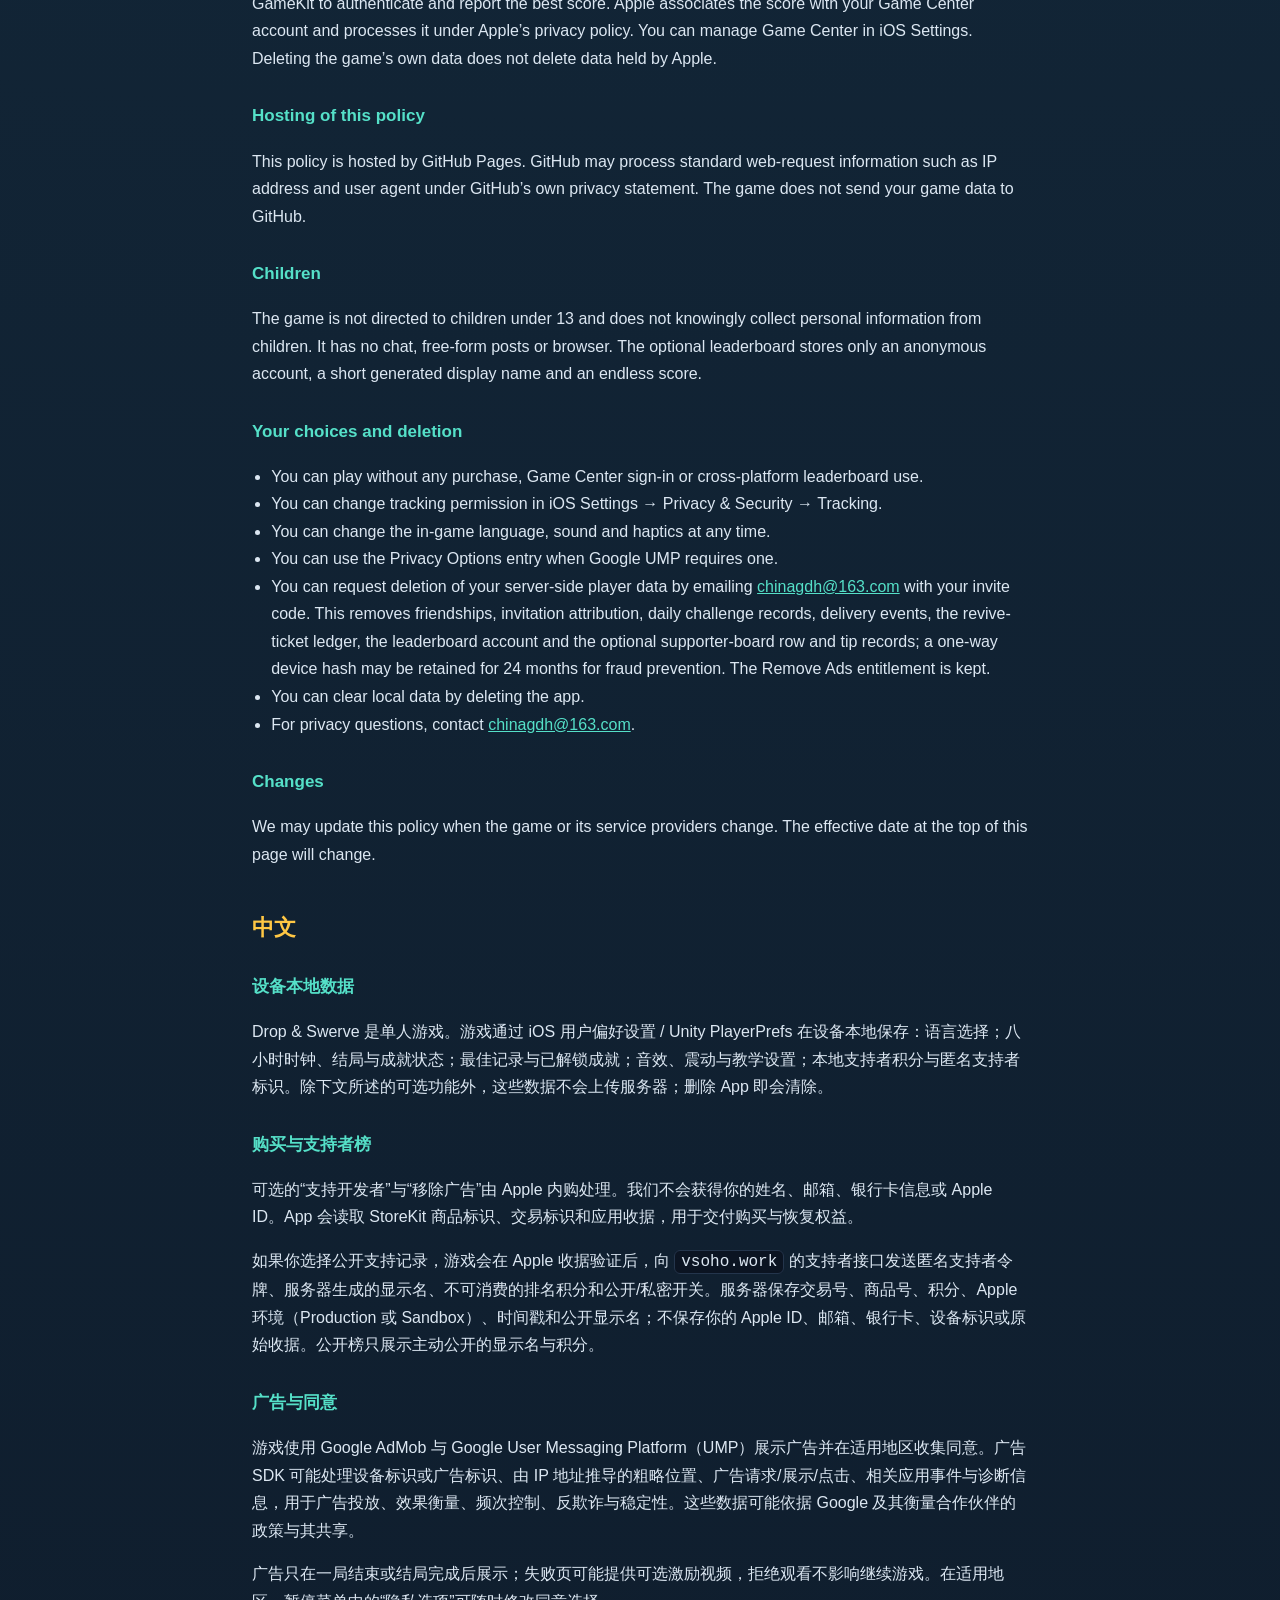
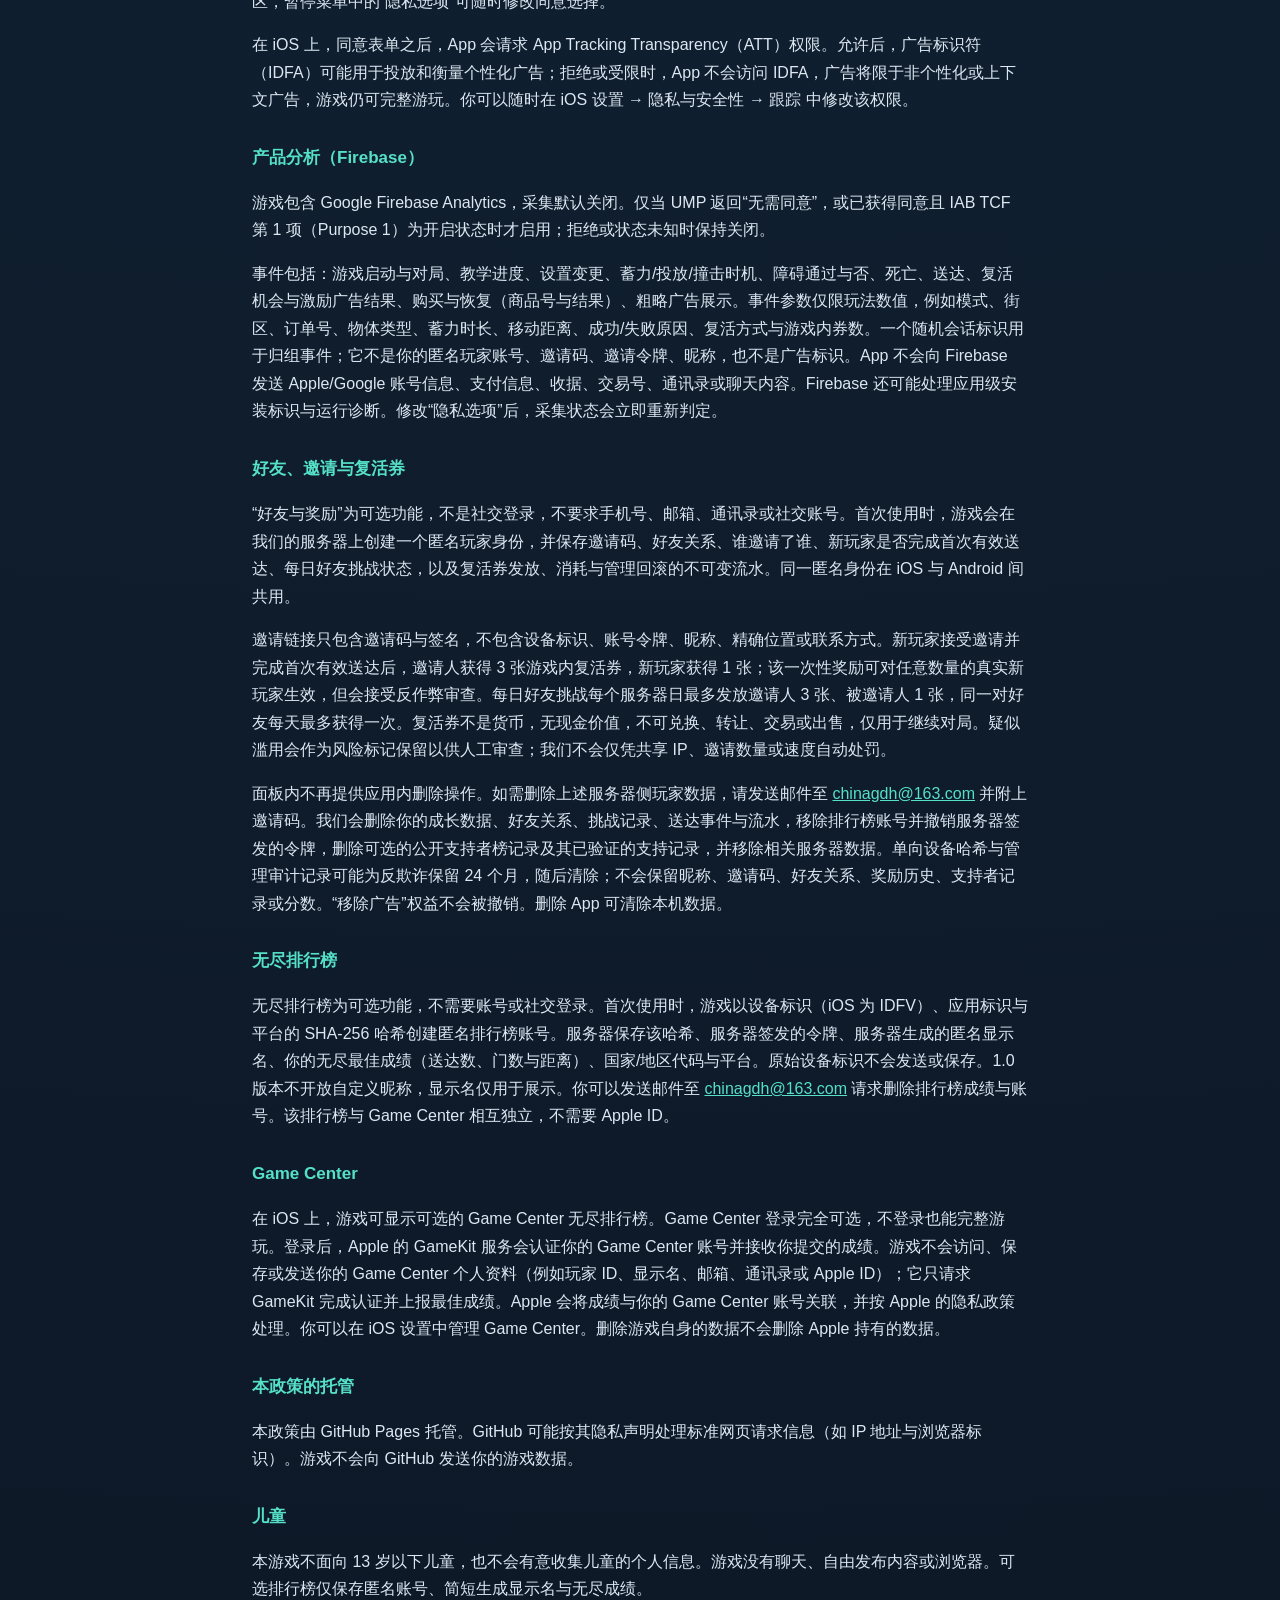
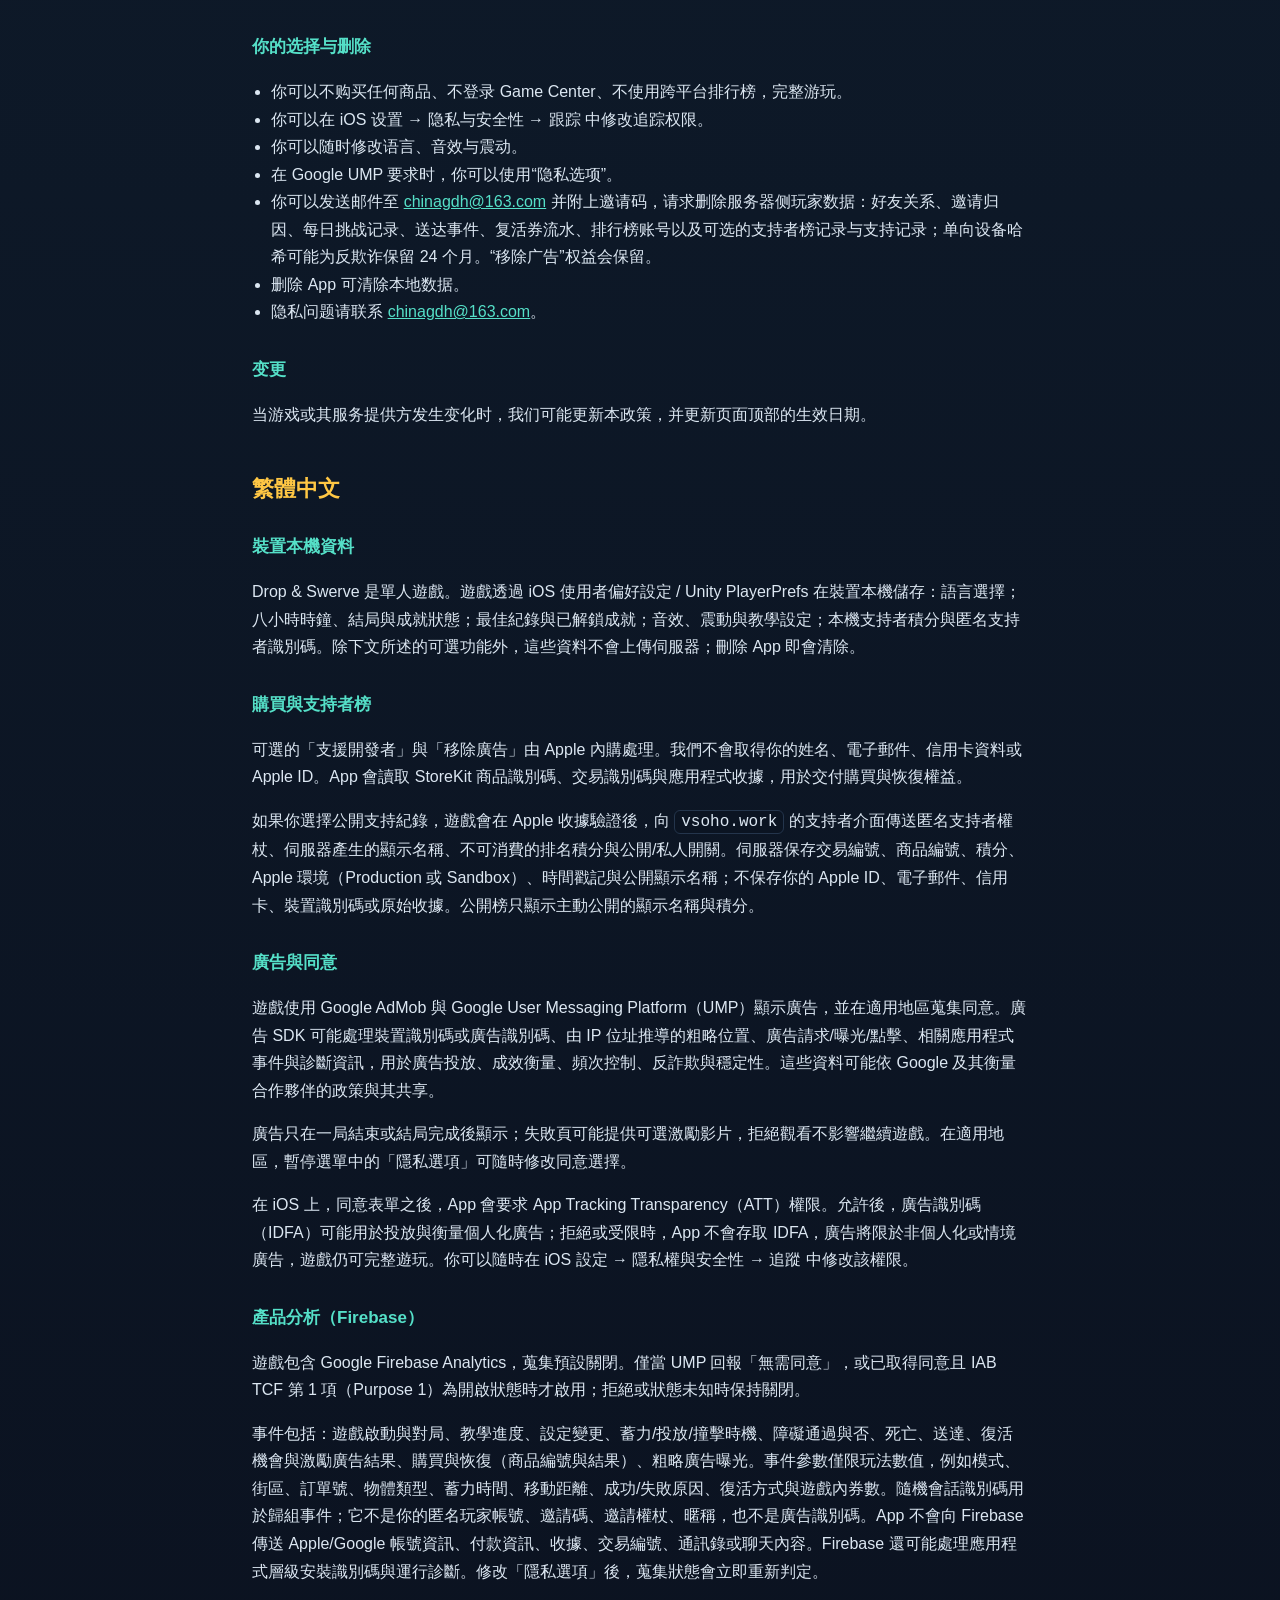
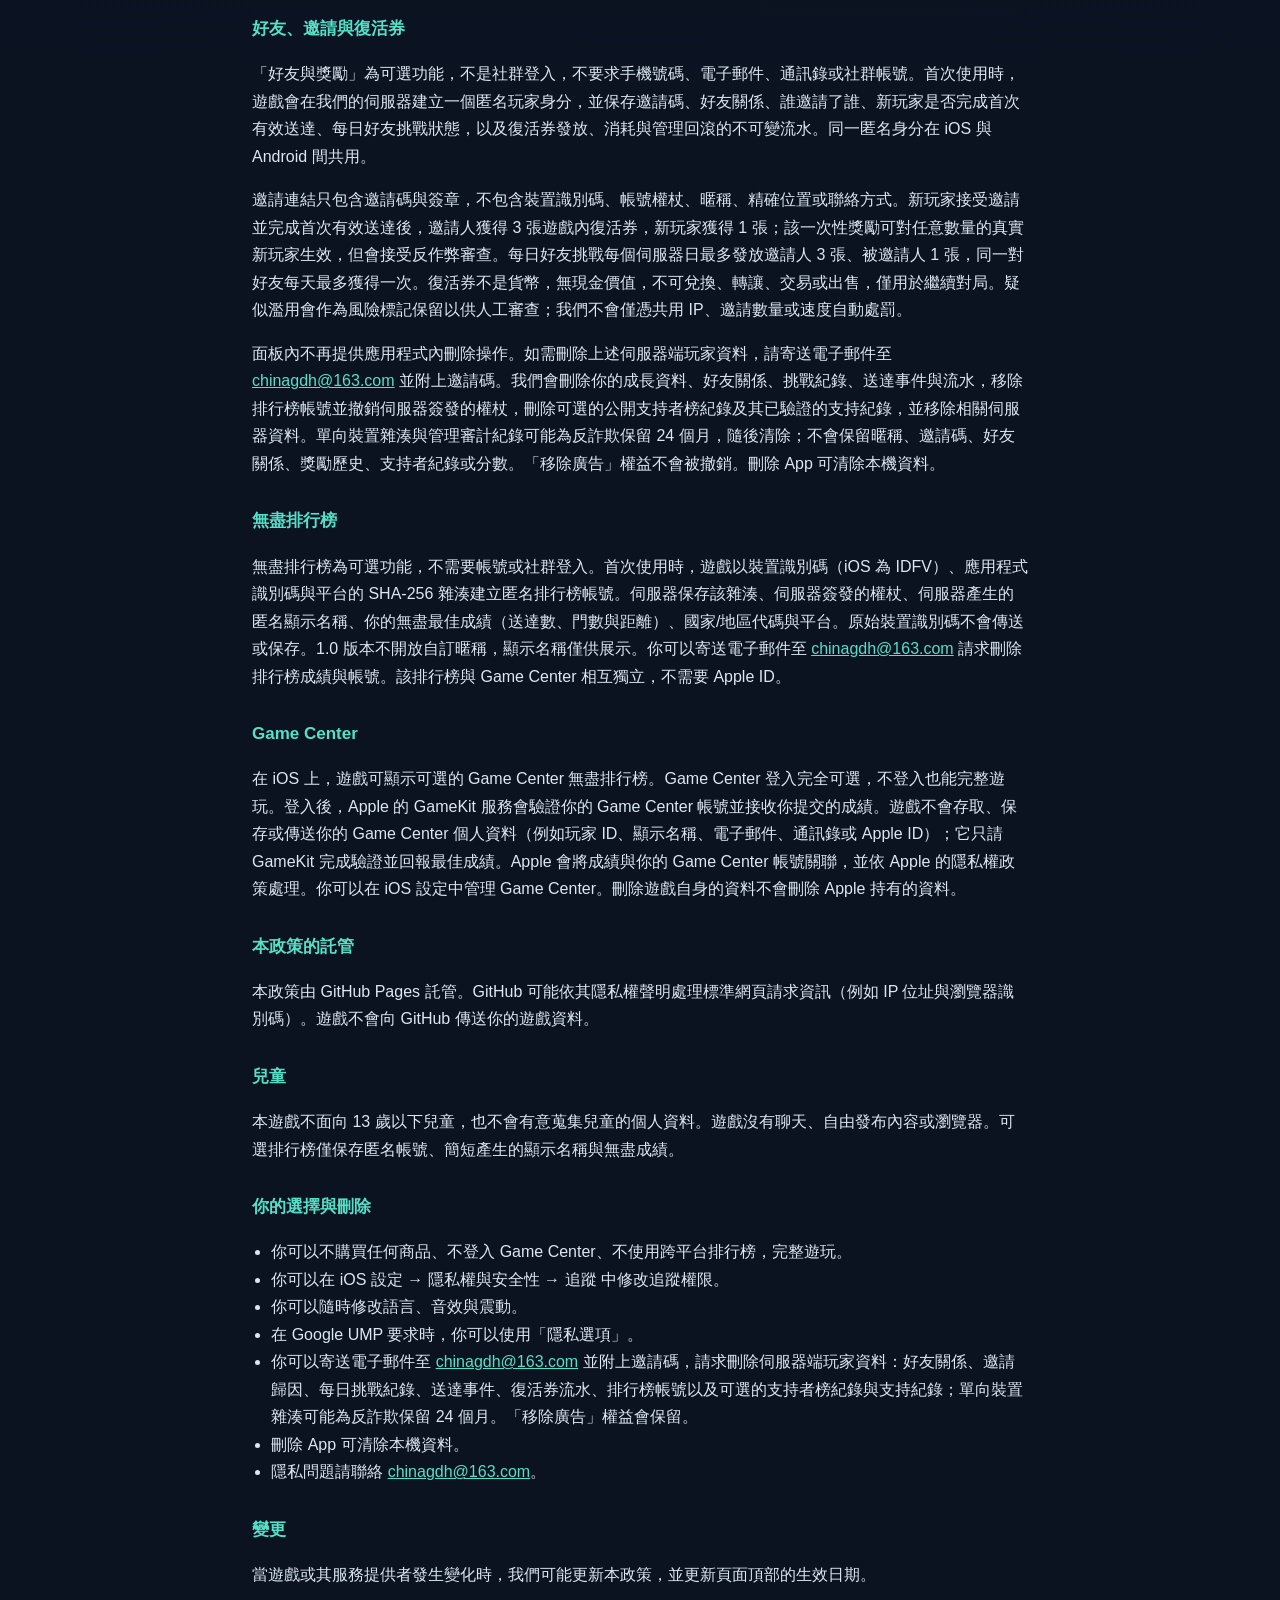
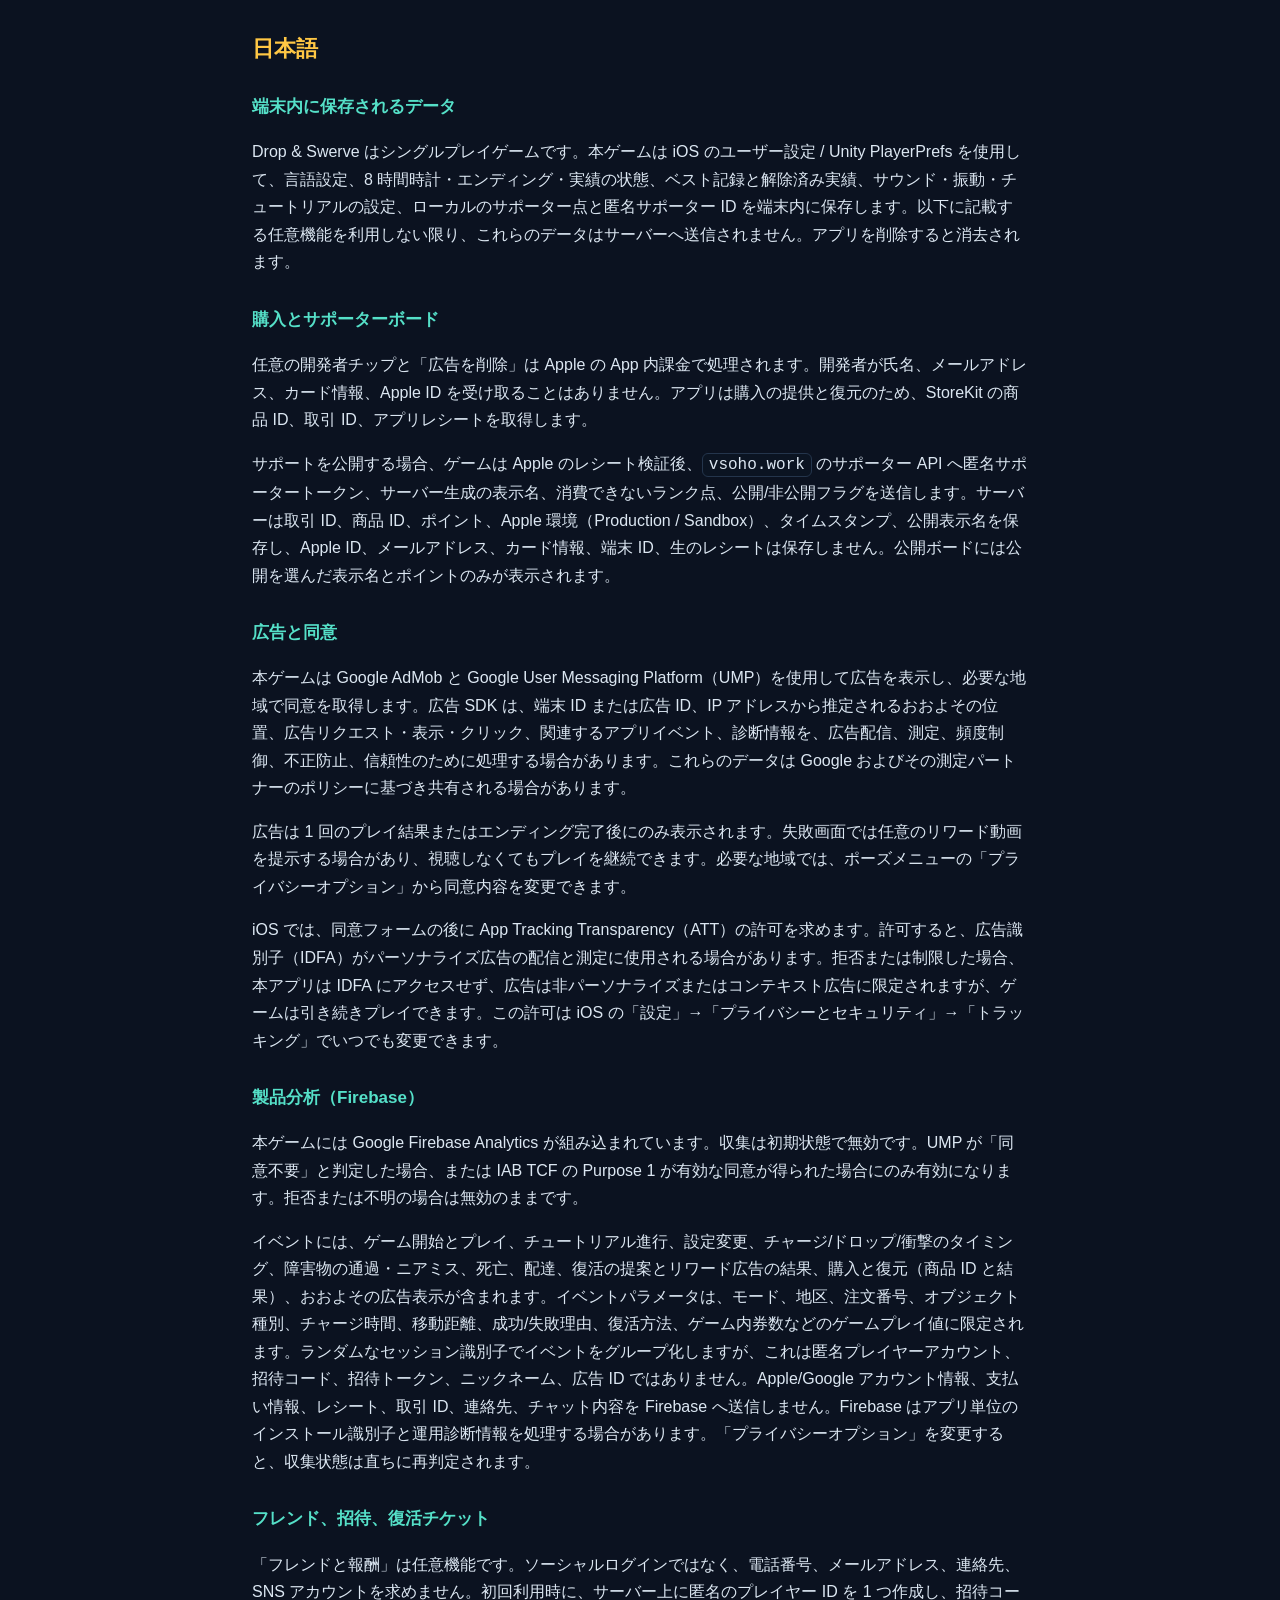
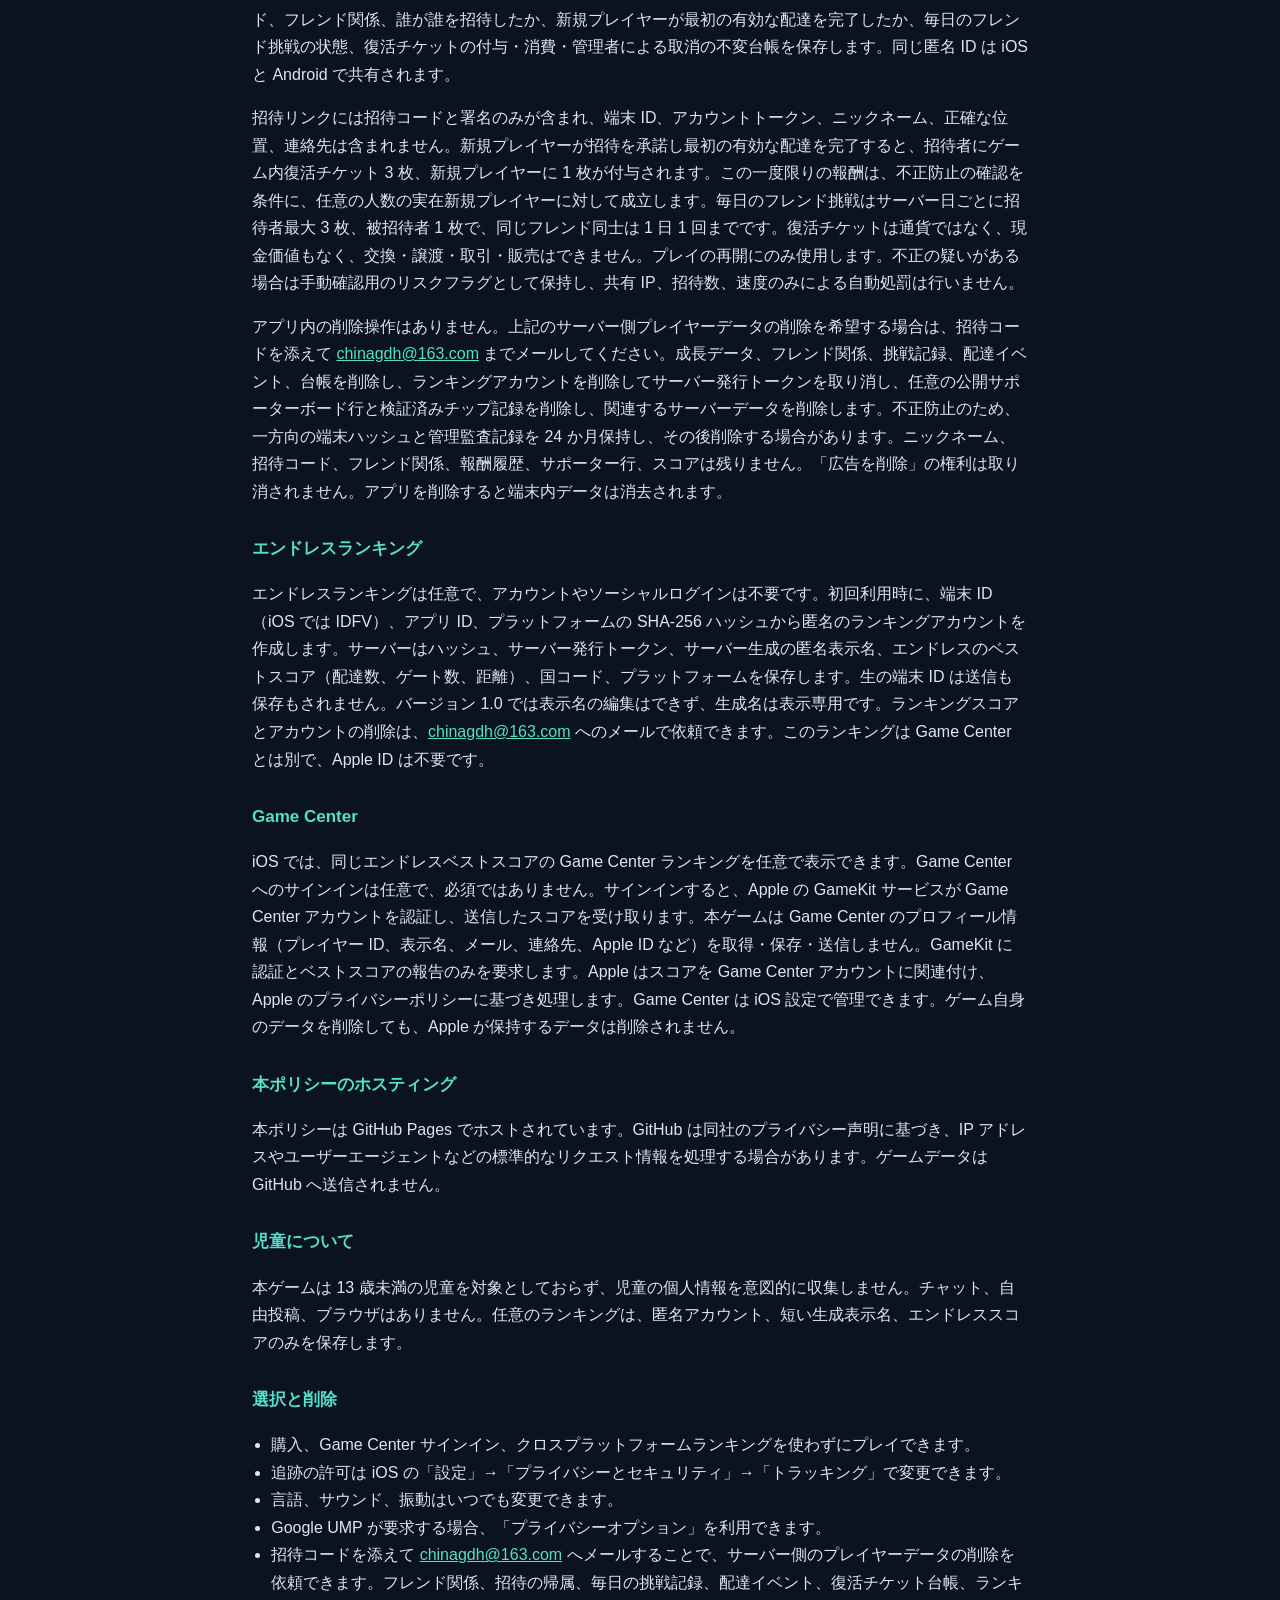
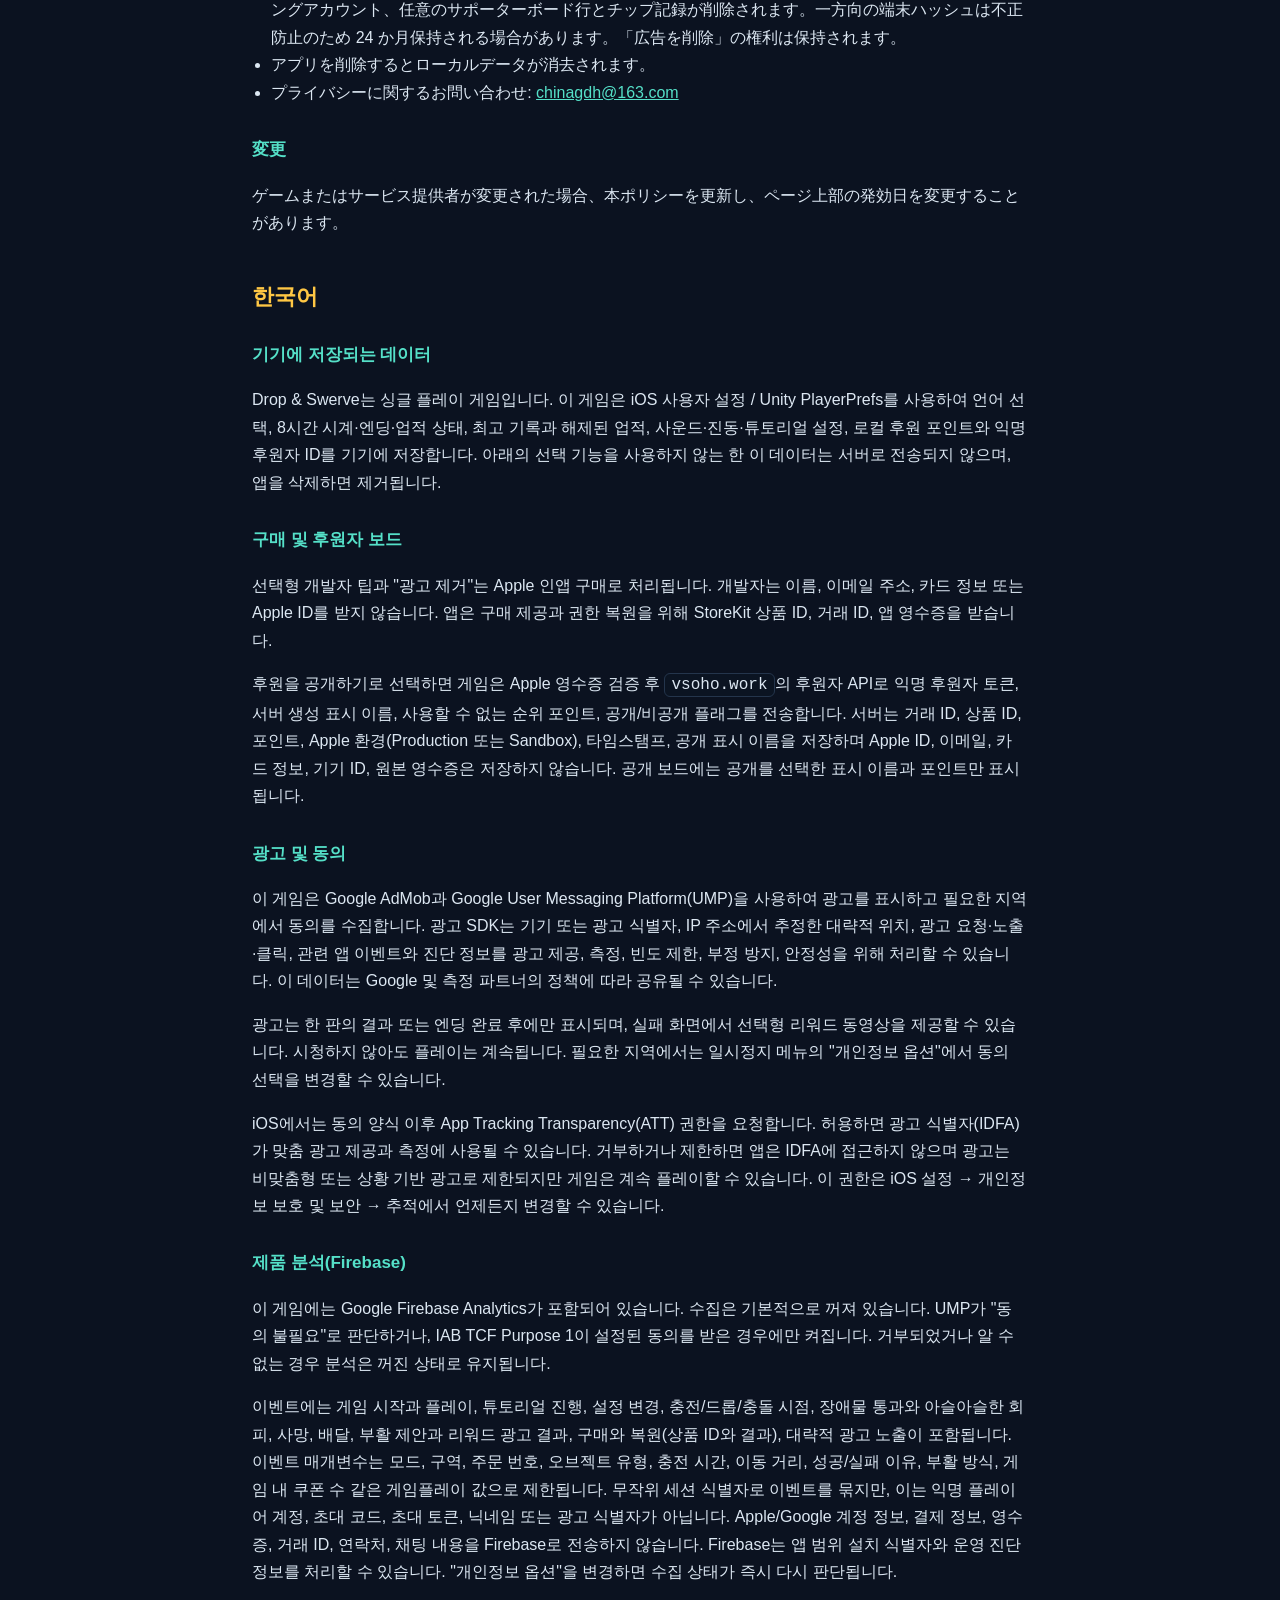
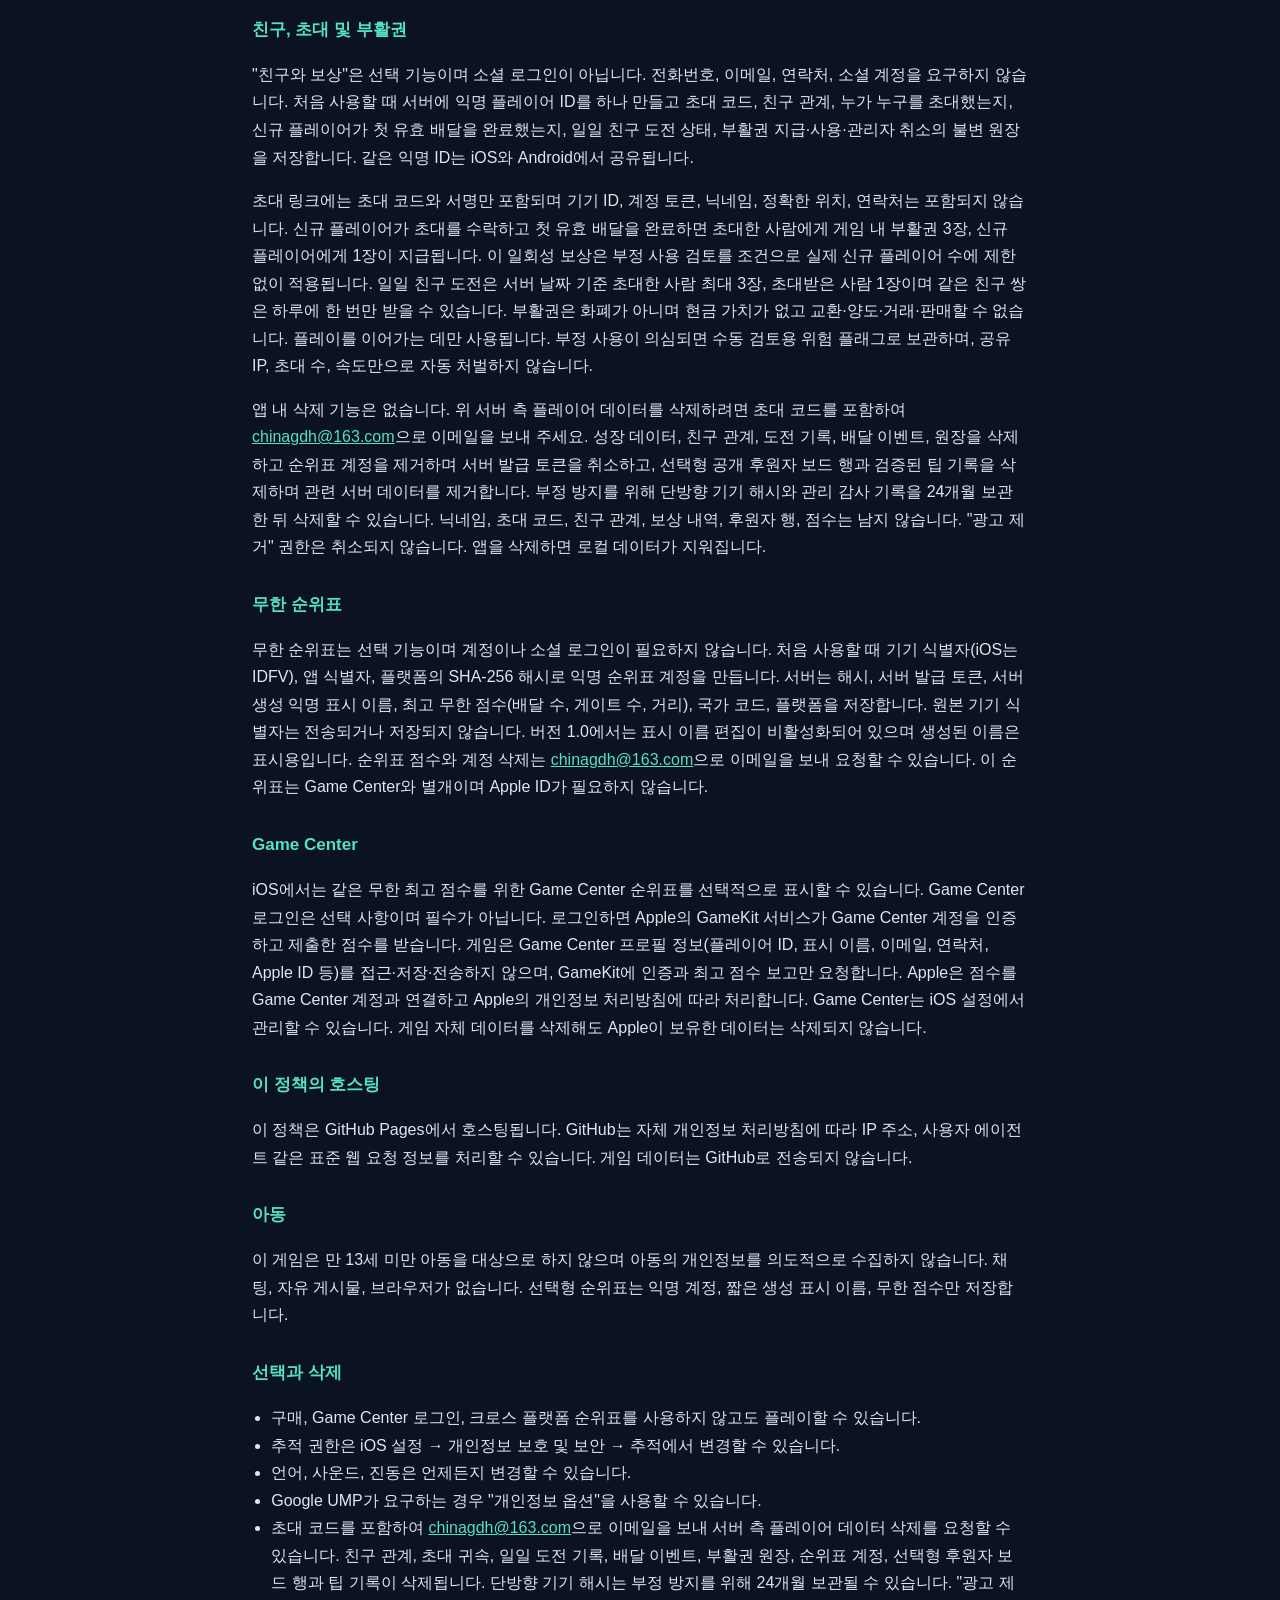
==== commit b0d75ce9: "Remove in-app data deletion from privacy and support pages" ====
--- a/privacy.html
+++ b/privacy.html
@@ -44,13 +44,13 @@
 <h3>Friends, invitations and revive tickets</h3>
 <p>The Friends &amp; Rewards panel is optional. It is not a social login and does not ask for your phone number, email address, contact list or social-media account. On first use, the game creates one anonymous player identity on our server. The server stores an invite code, your friendships, who invited whom, whether a new player completed their first valid delivery, daily friend-challenge state, and an immutable ledger of revive-ticket grants, spends and administrative reversals. The same anonymous identity is shared between iOS and Android.</p>
 <p>An invitation link contains an invite code and a signature; it contains no device identifier, account token, nickname, exact location or contact information. A new player who accepts an invitation and completes their first valid delivery gives the inviter 3 in-game revive tickets and receives 1; this one-time reward can be earned for any number of genuine new players, subject to anti-abuse review. Daily friend challenges give up to 3 inviter tickets and 1 invitee ticket per server day, and the same pair of friends can earn at most once per day. Revive tickets are not money, have no cash value and cannot be exchanged, transferred, traded or sold; they are used only to resume a run. Suspected abuse is retained as a risk flag for manual review; we do not apply automatic punishment based only on shared IP addresses, invitation count or speed.</p>
-<p>The panel has a “Delete my data” action. After confirmation it deletes your growth data, friendships, challenge records, delivery events and ledger, removes your leaderboard account, deletes the optional public supporter-board row and its verified tip records, and clears the local credential. A one-way device hash and administrative audit records may be retained for 24 months for fraud prevention and are then purged; no nickname, invite code, friendship, reward history, supporter row or score remains. The Remove Ads entitlement is not revoked.</p>
+<p>There is no in-app deletion action. To request deletion of the server-side player data described above, email <a href="mailto:chinagdh@163.com">chinagdh@163.com</a> with your invite code. We delete your growth data, friendships, challenge records, delivery events and ledger, remove your leaderboard account and revoke its server-issued token, delete the optional public supporter-board row and its verified tip records, and remove the associated server data. A one-way device hash and administrative audit records may be retained for 24 months for fraud prevention and are then purged; no nickname, invite code, friendship, reward history, supporter row or score remains. The Remove Ads entitlement is not revoked. You can clear local app data by deleting the app.</p>
 
 <h3>Endless leaderboard</h3>
-<p>The endless leaderboard is optional and does not require an account or social login. On first use, the game creates an anonymous leaderboard account from a SHA-256 hash of the device identifier (IDFV on iOS), the app identifier and the platform. The server stores the hash, a server-issued token, a server-generated anonymous display name, your best endless score (deliveries, gates and distance), your country code and the platform. The raw device identifier is not sent or stored. Custom display-name editing is disabled in version 1.0; the generated name is display-only. You can delete your leaderboard score from the service. This leaderboard is separate from Game Center and does not require an Apple ID.</p>
-
-<h3>Game Center</h3>
-<p>On iOS, the game can show an optional Game Center leaderboard for the same endless best score. Game Center sign-in is optional and never required to play. If you sign in, Apple’s GameKit service authenticates your Game Center account and receives the score you submit. The game does not access, store or send your Game Center profile data (such as player ID, display name, email, contacts or Apple ID); it only asks GameKit to authenticate and report the best score. Apple associates the score with your Game Center account and processes it under Apple’s privacy policy. You can manage Game Center in iOS Settings. The game’s own “Delete my data” action does not delete data held by Apple.</p>
+<p>The endless leaderboard is optional and does not require an account or social login. On first use, the game creates an anonymous leaderboard account from a SHA-256 hash of the device identifier (IDFV on iOS), the app identifier and the platform. The server stores the hash, a server-issued token, a server-generated anonymous display name, your best endless score (deliveries, gates and distance), your country code and the platform. The raw device identifier is not sent or stored. Custom display-name editing is disabled in version 1.0; the generated name is display-only. You can request deletion of your leaderboard score and account by emailing <a href="mailto:chinagdh@163.com">chinagdh@163.com</a>. This leaderboard is separate from Game Center and does not require an Apple ID.</p>
+
+<h3>Game Center</h3>
+<p>On iOS, the game can show an optional Game Center leaderboard for the same endless best score. Game Center sign-in is optional and never required to play. If you sign in, Apple’s GameKit service authenticates your Game Center account and receives the score you submit. The game does not access, store or send your Game Center profile data (such as player ID, display name, email, contacts or Apple ID); it only asks GameKit to authenticate and report the best score. Apple associates the score with your Game Center account and processes it under Apple’s privacy policy. You can manage Game Center in iOS Settings. Deleting the game’s own data does not delete data held by Apple.</p>
 
 <h3>Hosting of this policy</h3>
 <p>This policy is hosted by GitHub Pages. GitHub may process standard web-request information such as IP address and user agent under GitHub’s own privacy statement. The game does not send your game data to GitHub.</p>
@@ -64,7 +64,7 @@
 <li>You can change tracking permission in iOS Settings → Privacy &amp; Security → Tracking.</li>
 <li>You can change the in-game language, sound and haptics at any time.</li>
 <li>You can use the Privacy Options entry when Google UMP requires one.</li>
-<li>You can delete your server-side player data from “Friends &amp; Rewards → Delete my data”. This removes friendships, invitation attribution, daily challenge records, delivery events, the revive-ticket ledger, the leaderboard account and the optional supporter-board row and tip records; a one-way device hash may be retained for 24 months for fraud prevention. The Remove Ads entitlement is kept.</li>
+<li>You can request deletion of your server-side player data by emailing <a href="mailto:chinagdh@163.com">chinagdh@163.com</a> with your invite code. This removes friendships, invitation attribution, daily challenge records, delivery events, the revive-ticket ledger, the leaderboard account and the optional supporter-board row and tip records; a one-way device hash may be retained for 24 months for fraud prevention. The Remove Ads entitlement is kept.</li>
 <li>You can clear local data by deleting the app.</li>
 <li>For privacy questions, contact <a href="mailto:chinagdh@163.com">chinagdh@163.com</a>.</li>
 </ul>
@@ -92,13 +92,13 @@
 <h3>好友、邀请与复活券</h3>
 <p>“好友与奖励”为可选功能，不是社交登录，不要求手机号、邮箱、通讯录或社交账号。首次使用时，游戏会在我们的服务器上创建一个匿名玩家身份，并保存邀请码、好友关系、谁邀请了谁、新玩家是否完成首次有效送达、每日好友挑战状态，以及复活券发放、消耗与管理回滚的不可变流水。同一匿名身份在 iOS 与 Android 间共用。</p>
 <p>邀请链接只包含邀请码与签名，不包含设备标识、账号令牌、昵称、精确位置或联系方式。新玩家接受邀请并完成首次有效送达后，邀请人获得 3 张游戏内复活券，新玩家获得 1 张；该一次性奖励可对任意数量的真实新玩家生效，但会接受反作弊审查。每日好友挑战每个服务器日最多发放邀请人 3 张、被邀请人 1 张，同一对好友每天最多获得一次。复活券不是货币，无现金价值，不可兑换、转让、交易或出售，仅用于继续对局。疑似滥用会作为风险标记保留以供人工审查；我们不会仅凭共享 IP、邀请数量或速度自动处罚。</p>
-<p>面板内提供“删除我的数据”。确认后将删除你的成长数据、好友关系、挑战记录、送达事件与流水，移除排行榜账号，删除可选的公开支持者榜记录及其已验证的支持记录，并清除本地凭证。单向设备哈希与管理审计记录可能为反欺诈保留 24 个月，随后清除；不会保留昵称、邀请码、好友关系、奖励历史、支持者记录或分数。“移除广告”权益不会被撤销。</p>
+<p>面板内不再提供应用内删除操作。如需删除上述服务器侧玩家数据，请发送邮件至 <a href="mailto:chinagdh@163.com">chinagdh@163.com</a> 并附上邀请码。我们会删除你的成长数据、好友关系、挑战记录、送达事件与流水，移除排行榜账号并撤销服务器签发的令牌，删除可选的公开支持者榜记录及其已验证的支持记录，并移除相关服务器数据。单向设备哈希与管理审计记录可能为反欺诈保留 24 个月，随后清除；不会保留昵称、邀请码、好友关系、奖励历史、支持者记录或分数。“移除广告”权益不会被撤销。删除 App 可清除本机数据。</p>
 
 <h3>无尽排行榜</h3>
-<p>无尽排行榜为可选功能，不需要账号或社交登录。首次使用时，游戏以设备标识（iOS 为 IDFV）、应用标识与平台的 SHA-256 哈希创建匿名排行榜账号。服务器保存该哈希、服务器签发的令牌、服务器生成的匿名显示名、你的无尽最佳成绩（送达数、门数与距离）、国家/地区代码与平台。原始设备标识不会发送或保存。1.0 版本不开放自定义昵称，显示名仅用于展示。你可以在服务内删除自己的排行榜成绩。该排行榜与 Game Center 相互独立，不需要 Apple ID。</p>
-
-<h3>Game Center</h3>
-<p>在 iOS 上，游戏可显示可选的 Game Center 无尽排行榜。Game Center 登录完全可选，不登录也能完整游玩。登录后，Apple 的 GameKit 服务会认证你的 Game Center 账号并接收你提交的成绩。游戏不会访问、保存或发送你的 Game Center 个人资料（例如玩家 ID、显示名、邮箱、通讯录或 Apple ID）；它只请求 GameKit 完成认证并上报最佳成绩。Apple 会将成绩与你的 Game Center 账号关联，并按 Apple 的隐私政策处理。你可以在 iOS 设置中管理 Game Center。游戏内的“删除我的数据”不会删除 Apple 持有的数据。</p>
+<p>无尽排行榜为可选功能，不需要账号或社交登录。首次使用时，游戏以设备标识（iOS 为 IDFV）、应用标识与平台的 SHA-256 哈希创建匿名排行榜账号。服务器保存该哈希、服务器签发的令牌、服务器生成的匿名显示名、你的无尽最佳成绩（送达数、门数与距离）、国家/地区代码与平台。原始设备标识不会发送或保存。1.0 版本不开放自定义昵称，显示名仅用于展示。你可以发送邮件至 <a href="mailto:chinagdh@163.com">chinagdh@163.com</a> 请求删除排行榜成绩与账号。该排行榜与 Game Center 相互独立，不需要 Apple ID。</p>
+
+<h3>Game Center</h3>
+<p>在 iOS 上，游戏可显示可选的 Game Center 无尽排行榜。Game Center 登录完全可选，不登录也能完整游玩。登录后，Apple 的 GameKit 服务会认证你的 Game Center 账号并接收你提交的成绩。游戏不会访问、保存或发送你的 Game Center 个人资料（例如玩家 ID、显示名、邮箱、通讯录或 Apple ID）；它只请求 GameKit 完成认证并上报最佳成绩。Apple 会将成绩与你的 Game Center 账号关联，并按 Apple 的隐私政策处理。你可以在 iOS 设置中管理 Game Center。删除游戏自身的数据不会删除 Apple 持有的数据。</p>
 
 <h3>本政策的托管</h3>
 <p>本政策由 GitHub Pages 托管。GitHub 可能按其隐私声明处理标准网页请求信息（如 IP 地址与浏览器标识）。游戏不会向 GitHub 发送你的游戏数据。</p>
@@ -112,7 +112,7 @@
 <li>你可以在 iOS 设置 → 隐私与安全性 → 跟踪 中修改追踪权限。</li>
 <li>你可以随时修改语言、音效与震动。</li>
 <li>在 Google UMP 要求时，你可以使用“隐私选项”。</li>
-<li>你可以在“好友与奖励 → 删除我的数据”删除服务器侧玩家数据：好友关系、邀请归因、每日挑战记录、送达事件、复活券流水、排行榜账号以及可选的支持者榜记录与支持记录；单向设备哈希可能为反欺诈保留 24 个月。“移除广告”权益会保留。</li>
+<li>你可以发送邮件至 <a href="mailto:chinagdh@163.com">chinagdh@163.com</a> 并附上邀请码，请求删除服务器侧玩家数据：好友关系、邀请归因、每日挑战记录、送达事件、复活券流水、排行榜账号以及可选的支持者榜记录与支持记录；单向设备哈希可能为反欺诈保留 24 个月。“移除广告”权益会保留。</li>
 <li>删除 App 可清除本地数据。</li>
 <li>隐私问题请联系 <a href="mailto:chinagdh@163.com">chinagdh@163.com</a>。</li>
 </ul>
@@ -140,13 +140,13 @@
 <h3>好友、邀請與復活券</h3>
 <p>「好友與獎勵」為可選功能，不是社群登入，不要求手機號碼、電子郵件、通訊錄或社群帳號。首次使用時，遊戲會在我們的伺服器建立一個匿名玩家身分，並保存邀請碼、好友關係、誰邀請了誰、新玩家是否完成首次有效送達、每日好友挑戰狀態，以及復活券發放、消耗與管理回滾的不可變流水。同一匿名身分在 iOS 與 Android 間共用。</p>
 <p>邀請連結只包含邀請碼與簽章，不包含裝置識別碼、帳號權杖、暱稱、精確位置或聯絡方式。新玩家接受邀請並完成首次有效送達後，邀請人獲得 3 張遊戲內復活券，新玩家獲得 1 張；該一次性獎勵可對任意數量的真實新玩家生效，但會接受反作弊審查。每日好友挑戰每個伺服器日最多發放邀請人 3 張、被邀請人 1 張，同一對好友每天最多獲得一次。復活券不是貨幣，無現金價值，不可兌換、轉讓、交易或出售，僅用於繼續對局。疑似濫用會作為風險標記保留以供人工審查；我們不會僅憑共用 IP、邀請數量或速度自動處罰。</p>
-<p>面板內提供「刪除我的資料」。確認後將刪除你的成長資料、好友關係、挑戰紀錄、送達事件與流水，移除排行榜帳號，刪除可選的公開支持者榜紀錄及其已驗證的支持紀錄，並清除本機憑證。單向裝置雜湊與管理審計紀錄可能為反詐欺保留 24 個月，隨後清除；不會保留暱稱、邀請碼、好友關係、獎勵歷史、支持者紀錄或分數。「移除廣告」權益不會被撤銷。</p>
+<p>面板內不再提供應用程式內刪除操作。如需刪除上述伺服器端玩家資料，請寄送電子郵件至 <a href="mailto:chinagdh@163.com">chinagdh@163.com</a> 並附上邀請碼。我們會刪除你的成長資料、好友關係、挑戰紀錄、送達事件與流水，移除排行榜帳號並撤銷伺服器簽發的權杖，刪除可選的公開支持者榜紀錄及其已驗證的支持紀錄，並移除相關伺服器資料。單向裝置雜湊與管理審計紀錄可能為反詐欺保留 24 個月，隨後清除；不會保留暱稱、邀請碼、好友關係、獎勵歷史、支持者紀錄或分數。「移除廣告」權益不會被撤銷。刪除 App 可清除本機資料。</p>
 
 <h3>無盡排行榜</h3>
-<p>無盡排行榜為可選功能，不需要帳號或社群登入。首次使用時，遊戲以裝置識別碼（iOS 為 IDFV）、應用程式識別碼與平台的 SHA-256 雜湊建立匿名排行榜帳號。伺服器保存該雜湊、伺服器簽發的權杖、伺服器產生的匿名顯示名稱、你的無盡最佳成績（送達數、門數與距離）、國家/地區代碼與平台。原始裝置識別碼不會傳送或保存。1.0 版本不開放自訂暱稱，顯示名稱僅供展示。你可以在服務內刪除自己的排行榜成績。該排行榜與 Game Center 相互獨立，不需要 Apple ID。</p>
-
-<h3>Game Center</h3>
-<p>在 iOS 上，遊戲可顯示可選的 Game Center 無盡排行榜。Game Center 登入完全可選，不登入也能完整遊玩。登入後，Apple 的 GameKit 服務會驗證你的 Game Center 帳號並接收你提交的成績。遊戲不會存取、保存或傳送你的 Game Center 個人資料（例如玩家 ID、顯示名稱、電子郵件、通訊錄或 Apple ID）；它只請 GameKit 完成驗證並回報最佳成績。Apple 會將成績與你的 Game Center 帳號關聯，並依 Apple 的隱私權政策處理。你可以在 iOS 設定中管理 Game Center。遊戲內的「刪除我的資料」不會刪除 Apple 持有的資料。</p>
+<p>無盡排行榜為可選功能，不需要帳號或社群登入。首次使用時，遊戲以裝置識別碼（iOS 為 IDFV）、應用程式識別碼與平台的 SHA-256 雜湊建立匿名排行榜帳號。伺服器保存該雜湊、伺服器簽發的權杖、伺服器產生的匿名顯示名稱、你的無盡最佳成績（送達數、門數與距離）、國家/地區代碼與平台。原始裝置識別碼不會傳送或保存。1.0 版本不開放自訂暱稱，顯示名稱僅供展示。你可以寄送電子郵件至 <a href="mailto:chinagdh@163.com">chinagdh@163.com</a> 請求刪除排行榜成績與帳號。該排行榜與 Game Center 相互獨立，不需要 Apple ID。</p>
+
+<h3>Game Center</h3>
+<p>在 iOS 上，遊戲可顯示可選的 Game Center 無盡排行榜。Game Center 登入完全可選，不登入也能完整遊玩。登入後，Apple 的 GameKit 服務會驗證你的 Game Center 帳號並接收你提交的成績。遊戲不會存取、保存或傳送你的 Game Center 個人資料（例如玩家 ID、顯示名稱、電子郵件、通訊錄或 Apple ID）；它只請 GameKit 完成驗證並回報最佳成績。Apple 會將成績與你的 Game Center 帳號關聯，並依 Apple 的隱私權政策處理。你可以在 iOS 設定中管理 Game Center。刪除遊戲自身的資料不會刪除 Apple 持有的資料。</p>
 
 <h3>本政策的託管</h3>
 <p>本政策由 GitHub Pages 託管。GitHub 可能依其隱私權聲明處理標準網頁請求資訊（例如 IP 位址與瀏覽器識別碼）。遊戲不會向 GitHub 傳送你的遊戲資料。</p>
@@ -160,7 +160,7 @@
 <li>你可以在 iOS 設定 → 隱私權與安全性 → 追蹤 中修改追蹤權限。</li>
 <li>你可以隨時修改語言、音效與震動。</li>
 <li>在 Google UMP 要求時，你可以使用「隱私選項」。</li>
-<li>你可以在「好友與獎勵 → 刪除我的資料」刪除伺服器端玩家資料：好友關係、邀請歸因、每日挑戰紀錄、送達事件、復活券流水、排行榜帳號以及可選的支持者榜紀錄與支持紀錄；單向裝置雜湊可能為反詐欺保留 24 個月。「移除廣告」權益會保留。</li>
+<li>你可以寄送電子郵件至 <a href="mailto:chinagdh@163.com">chinagdh@163.com</a> 並附上邀請碼，請求刪除伺服器端玩家資料：好友關係、邀請歸因、每日挑戰紀錄、送達事件、復活券流水、排行榜帳號以及可選的支持者榜紀錄與支持紀錄；單向裝置雜湊可能為反詐欺保留 24 個月。「移除廣告」權益會保留。</li>
 <li>刪除 App 可清除本機資料。</li>
 <li>隱私問題請聯絡 <a href="mailto:chinagdh@163.com">chinagdh@163.com</a>。</li>
 </ul>
@@ -188,13 +188,13 @@
 <h3>フレンド、招待、復活チケット</h3>
 <p>「フレンドと報酬」は任意機能です。ソーシャルログインではなく、電話番号、メールアドレス、連絡先、SNS アカウントを求めません。初回利用時に、サーバー上に匿名のプレイヤー ID を 1 つ作成し、招待コード、フレンド関係、誰が誰を招待したか、新規プレイヤーが最初の有効な配達を完了したか、毎日のフレンド挑戦の状態、復活チケットの付与・消費・管理者による取消の不変台帳を保存します。同じ匿名 ID は iOS と Android で共有されます。</p>
 <p>招待リンクには招待コードと署名のみが含まれ、端末 ID、アカウントトークン、ニックネーム、正確な位置、連絡先は含まれません。新規プレイヤーが招待を承諾し最初の有効な配達を完了すると、招待者にゲーム内復活チケット 3 枚、新規プレイヤーに 1 枚が付与されます。この一度限りの報酬は、不正防止の確認を条件に、任意の人数の実在新規プレイヤーに対して成立します。毎日のフレンド挑戦はサーバー日ごとに招待者最大 3 枚、被招待者 1 枚で、同じフレンド同士は 1 日 1 回までです。復活チケットは通貨ではなく、現金価値もなく、交換・譲渡・取引・販売はできません。プレイの再開にのみ使用します。不正の疑いがある場合は手動確認用のリスクフラグとして保持し、共有 IP、招待数、速度のみによる自動処罰は行いません。</p>
-<p>パネルには「データを削除」があります。確認後、成長データ、フレンド関係、挑戦記録、配達イベント、台帳を削除し、ランキングアカウントを削除し、任意の公開サポーターボード行と検証済みチップ記録を削除し、ローカル認証情報を消去します。不正防止のため、一方向の端末ハッシュと管理監査記録を 24 か月保持し、その後削除する場合があります。ニックネーム、招待コード、フレンド関係、報酬履歴、サポーター行、スコアは残りません。「広告を削除」の権利は取り消されません。</p>
+<p>アプリ内の削除操作はありません。上記のサーバー側プレイヤーデータの削除を希望する場合は、招待コードを添えて <a href="mailto:chinagdh@163.com">chinagdh@163.com</a> までメールしてください。成長データ、フレンド関係、挑戦記録、配達イベント、台帳を削除し、ランキングアカウントを削除してサーバー発行トークンを取り消し、任意の公開サポーターボード行と検証済みチップ記録を削除し、関連するサーバーデータを削除します。不正防止のため、一方向の端末ハッシュと管理監査記録を 24 か月保持し、その後削除する場合があります。ニックネーム、招待コード、フレンド関係、報酬履歴、サポーター行、スコアは残りません。「広告を削除」の権利は取り消されません。アプリを削除すると端末内データは消去されます。</p>
 
 <h3>エンドレスランキング</h3>
-<p>エンドレスランキングは任意で、アカウントやソーシャルログインは不要です。初回利用時に、端末 ID（iOS では IDFV）、アプリ ID、プラットフォームの SHA-256 ハッシュから匿名のランキングアカウントを作成します。サーバーはハッシュ、サーバー発行トークン、サーバー生成の匿名表示名、エンドレスのベストスコア（配達数、ゲート数、距離）、国コード、プラットフォームを保存します。生の端末 ID は送信も保存もされません。バージョン 1.0 では表示名の編集はできず、生成名は表示専用です。サービス内でランキングスコアを削除できます。このランキングは Game Center とは別で、Apple ID は不要です。</p>
-
-<h3>Game Center</h3>
-<p>iOS では、同じエンドレスベストスコアの Game Center ランキングを任意で表示できます。Game Center へのサインインは任意で、必須ではありません。サインインすると、Apple の GameKit サービスが Game Center アカウントを認証し、送信したスコアを受け取ります。本ゲームは Game Center のプロフィール情報（プレイヤー ID、表示名、メール、連絡先、Apple ID など）を取得・保存・送信しません。GameKit に認証とベストスコアの報告のみを要求します。Apple はスコアを Game Center アカウントに関連付け、Apple のプライバシーポリシーに基づき処理します。Game Center は iOS 設定で管理できます。本ゲームの「データを削除」は Apple が保持するデータを削除しません。</p>
+<p>エンドレスランキングは任意で、アカウントやソーシャルログインは不要です。初回利用時に、端末 ID（iOS では IDFV）、アプリ ID、プラットフォームの SHA-256 ハッシュから匿名のランキングアカウントを作成します。サーバーはハッシュ、サーバー発行トークン、サーバー生成の匿名表示名、エンドレスのベストスコア（配達数、ゲート数、距離）、国コード、プラットフォームを保存します。生の端末 ID は送信も保存もされません。バージョン 1.0 では表示名の編集はできず、生成名は表示専用です。ランキングスコアとアカウントの削除は、<a href="mailto:chinagdh@163.com">chinagdh@163.com</a> へのメールで依頼できます。このランキングは Game Center とは別で、Apple ID は不要です。</p>
+
+<h3>Game Center</h3>
+<p>iOS では、同じエンドレスベストスコアの Game Center ランキングを任意で表示できます。Game Center へのサインインは任意で、必須ではありません。サインインすると、Apple の GameKit サービスが Game Center アカウントを認証し、送信したスコアを受け取ります。本ゲームは Game Center のプロフィール情報（プレイヤー ID、表示名、メール、連絡先、Apple ID など）を取得・保存・送信しません。GameKit に認証とベストスコアの報告のみを要求します。Apple はスコアを Game Center アカウントに関連付け、Apple のプライバシーポリシーに基づき処理します。Game Center は iOS 設定で管理できます。ゲーム自身のデータを削除しても、Apple が保持するデータは削除されません。</p>
 
 <h3>本ポリシーのホスティング</h3>
 <p>本ポリシーは GitHub Pages でホストされています。GitHub は同社のプライバシー声明に基づき、IP アドレスやユーザーエージェントなどの標準的なリクエスト情報を処理する場合があります。ゲームデータは GitHub へ送信されません。</p>
@@ -208,7 +208,7 @@
 <li>追跡の許可は iOS の「設定」→「プライバシーとセキュリティ」→「トラッキング」で変更できます。</li>
 <li>言語、サウンド、振動はいつでも変更できます。</li>
 <li>Google UMP が要求する場合、「プライバシーオプション」を利用できます。</li>
-<li>「フレンドと報酬 → データを削除」からサーバー側のプレイヤーデータを削除できます。フレンド関係、招待の帰属、毎日の挑戦記録、配達イベント、復活チケット台帳、ランキングアカウント、任意のサポーターボード行とチップ記録が削除されます。一方向の端末ハッシュは不正防止のため 24 か月保持される場合があります。「広告を削除」の権利は保持されます。</li>
+<li>招待コードを添えて <a href="mailto:chinagdh@163.com">chinagdh@163.com</a> へメールすることで、サーバー側のプレイヤーデータの削除を依頼できます。フレンド関係、招待の帰属、毎日の挑戦記録、配達イベント、復活チケット台帳、ランキングアカウント、任意のサポーターボード行とチップ記録が削除されます。一方向の端末ハッシュは不正防止のため 24 か月保持される場合があります。「広告を削除」の権利は保持されます。</li>
 <li>アプリを削除するとローカルデータが消去されます。</li>
 <li>プライバシーに関するお問い合わせ: <a href="mailto:chinagdh@163.com">chinagdh@163.com</a></li>
 </ul>
@@ -236,13 +236,13 @@
 <h3>친구, 초대 및 부활권</h3>
 <p>"친구와 보상"은 선택 기능이며 소셜 로그인이 아닙니다. 전화번호, 이메일, 연락처, 소셜 계정을 요구하지 않습니다. 처음 사용할 때 서버에 익명 플레이어 ID를 하나 만들고 초대 코드, 친구 관계, 누가 누구를 초대했는지, 신규 플레이어가 첫 유효 배달을 완료했는지, 일일 친구 도전 상태, 부활권 지급·사용·관리자 취소의 불변 원장을 저장합니다. 같은 익명 ID는 iOS와 Android에서 공유됩니다.</p>
 <p>초대 링크에는 초대 코드와 서명만 포함되며 기기 ID, 계정 토큰, 닉네임, 정확한 위치, 연락처는 포함되지 않습니다. 신규 플레이어가 초대를 수락하고 첫 유효 배달을 완료하면 초대한 사람에게 게임 내 부활권 3장, 신규 플레이어에게 1장이 지급됩니다. 이 일회성 보상은 부정 사용 검토를 조건으로 실제 신규 플레이어 수에 제한 없이 적용됩니다. 일일 친구 도전은 서버 날짜 기준 초대한 사람 최대 3장, 초대받은 사람 1장이며 같은 친구 쌍은 하루에 한 번만 받을 수 있습니다. 부활권은 화폐가 아니며 현금 가치가 없고 교환·양도·거래·판매할 수 없습니다. 플레이를 이어가는 데만 사용됩니다. 부정 사용이 의심되면 수동 검토용 위험 플래그로 보관하며, 공유 IP, 초대 수, 속도만으로 자동 처벌하지 않습니다.</p>
-<p>패널에는 "내 데이터 삭제"가 있습니다. 확인하면 성장 데이터, 친구 관계, 도전 기록, 배달 이벤트, 원장을 삭제하고 순위표 계정을 제거하며, 선택형 공개 후원자 보드 행과 검증된 팁 기록을 삭제하고 로컬 자격 증명을 지웁니다. 부정 방지를 위해 단방향 기기 해시와 관리 감사 기록을 24개월 보관한 뒤 삭제할 수 있습니다. 닉네임, 초대 코드, 친구 관계, 보상 내역, 후원자 행, 점수는 남지 않습니다. "광고 제거" 권한은 취소되지 않습니다.</p>
+<p>앱 내 삭제 기능은 없습니다. 위 서버 측 플레이어 데이터를 삭제하려면 초대 코드를 포함하여 <a href="mailto:chinagdh@163.com">chinagdh@163.com</a>으로 이메일을 보내 주세요. 성장 데이터, 친구 관계, 도전 기록, 배달 이벤트, 원장을 삭제하고 순위표 계정을 제거하며 서버 발급 토큰을 취소하고, 선택형 공개 후원자 보드 행과 검증된 팁 기록을 삭제하며 관련 서버 데이터를 제거합니다. 부정 방지를 위해 단방향 기기 해시와 관리 감사 기록을 24개월 보관한 뒤 삭제할 수 있습니다. 닉네임, 초대 코드, 친구 관계, 보상 내역, 후원자 행, 점수는 남지 않습니다. "광고 제거" 권한은 취소되지 않습니다. 앱을 삭제하면 로컬 데이터가 지워집니다.</p>
 
 <h3>무한 순위표</h3>
-<p>무한 순위표는 선택 기능이며 계정이나 소셜 로그인이 필요하지 않습니다. 처음 사용할 때 기기 식별자(iOS는 IDFV), 앱 식별자, 플랫폼의 SHA-256 해시로 익명 순위표 계정을 만듭니다. 서버는 해시, 서버 발급 토큰, 서버 생성 익명 표시 이름, 최고 무한 점수(배달 수, 게이트 수, 거리), 국가 코드, 플랫폼을 저장합니다. 원본 기기 식별자는 전송되거나 저장되지 않습니다. 버전 1.0에서는 표시 이름 편집이 비활성화되어 있으며 생성된 이름은 표시용입니다. 서비스에서 순위표 점수를 삭제할 수 있습니다. 이 순위표는 Game Center와 별개이며 Apple ID가 필요하지 않습니다.</p>
-
-<h3>Game Center</h3>
-<p>iOS에서는 같은 무한 최고 점수를 위한 Game Center 순위표를 선택적으로 표시할 수 있습니다. Game Center 로그인은 선택 사항이며 필수가 아닙니다. 로그인하면 Apple의 GameKit 서비스가 Game Center 계정을 인증하고 제출한 점수를 받습니다. 게임은 Game Center 프로필 정보(플레이어 ID, 표시 이름, 이메일, 연락처, Apple ID 등)를 접근·저장·전송하지 않으며, GameKit에 인증과 최고 점수 보고만 요청합니다. Apple은 점수를 Game Center 계정과 연결하고 Apple의 개인정보 처리방침에 따라 처리합니다. Game Center는 iOS 설정에서 관리할 수 있습니다. 게임의 "내 데이터 삭제"는 Apple이 보유한 데이터를 삭제하지 않습니다.</p>
+<p>무한 순위표는 선택 기능이며 계정이나 소셜 로그인이 필요하지 않습니다. 처음 사용할 때 기기 식별자(iOS는 IDFV), 앱 식별자, 플랫폼의 SHA-256 해시로 익명 순위표 계정을 만듭니다. 서버는 해시, 서버 발급 토큰, 서버 생성 익명 표시 이름, 최고 무한 점수(배달 수, 게이트 수, 거리), 국가 코드, 플랫폼을 저장합니다. 원본 기기 식별자는 전송되거나 저장되지 않습니다. 버전 1.0에서는 표시 이름 편집이 비활성화되어 있으며 생성된 이름은 표시용입니다. 순위표 점수와 계정 삭제는 <a href="mailto:chinagdh@163.com">chinagdh@163.com</a>으로 이메일을 보내 요청할 수 있습니다. 이 순위표는 Game Center와 별개이며 Apple ID가 필요하지 않습니다.</p>
+
+<h3>Game Center</h3>
+<p>iOS에서는 같은 무한 최고 점수를 위한 Game Center 순위표를 선택적으로 표시할 수 있습니다. Game Center 로그인은 선택 사항이며 필수가 아닙니다. 로그인하면 Apple의 GameKit 서비스가 Game Center 계정을 인증하고 제출한 점수를 받습니다. 게임은 Game Center 프로필 정보(플레이어 ID, 표시 이름, 이메일, 연락처, Apple ID 등)를 접근·저장·전송하지 않으며, GameKit에 인증과 최고 점수 보고만 요청합니다. Apple은 점수를 Game Center 계정과 연결하고 Apple의 개인정보 처리방침에 따라 처리합니다. Game Center는 iOS 설정에서 관리할 수 있습니다. 게임 자체 데이터를 삭제해도 Apple이 보유한 데이터는 삭제되지 않습니다.</p>
 
 <h3>이 정책의 호스팅</h3>
 <p>이 정책은 GitHub Pages에서 호스팅됩니다. GitHub는 자체 개인정보 처리방침에 따라 IP 주소, 사용자 에이전트 같은 표준 웹 요청 정보를 처리할 수 있습니다. 게임 데이터는 GitHub로 전송되지 않습니다.</p>
@@ -256,7 +256,7 @@
 <li>추적 권한은 iOS 설정 → 개인정보 보호 및 보안 → 추적에서 변경할 수 있습니다.</li>
 <li>언어, 사운드, 진동은 언제든지 변경할 수 있습니다.</li>
 <li>Google UMP가 요구하는 경우 "개인정보 옵션"을 사용할 수 있습니다.</li>
-<li>"친구와 보상 → 내 데이터 삭제"에서 서버 측 플레이어 데이터를 삭제할 수 있습니다. 친구 관계, 초대 귀속, 일일 도전 기록, 배달 이벤트, 부활권 원장, 순위표 계정, 선택형 후원자 보드 행과 팁 기록이 삭제됩니다. 단방향 기기 해시는 부정 방지를 위해 24개월 보관될 수 있습니다. "광고 제거" 권한은 유지됩니다.</li>
+<li>초대 코드를 포함하여 <a href="mailto:chinagdh@163.com">chinagdh@163.com</a>으로 이메일을 보내 서버 측 플레이어 데이터 삭제를 요청할 수 있습니다. 친구 관계, 초대 귀속, 일일 도전 기록, 배달 이벤트, 부활권 원장, 순위표 계정, 선택형 후원자 보드 행과 팁 기록이 삭제됩니다. 단방향 기기 해시는 부정 방지를 위해 24개월 보관될 수 있습니다. "광고 제거" 권한은 유지됩니다.</li>
 <li>앱을 삭제하면 로컬 데이터가 지워집니다.</li>
 <li>개인정보 문의: <a href="mailto:chinagdh@163.com">chinagdh@163.com</a></li>
 </ul>
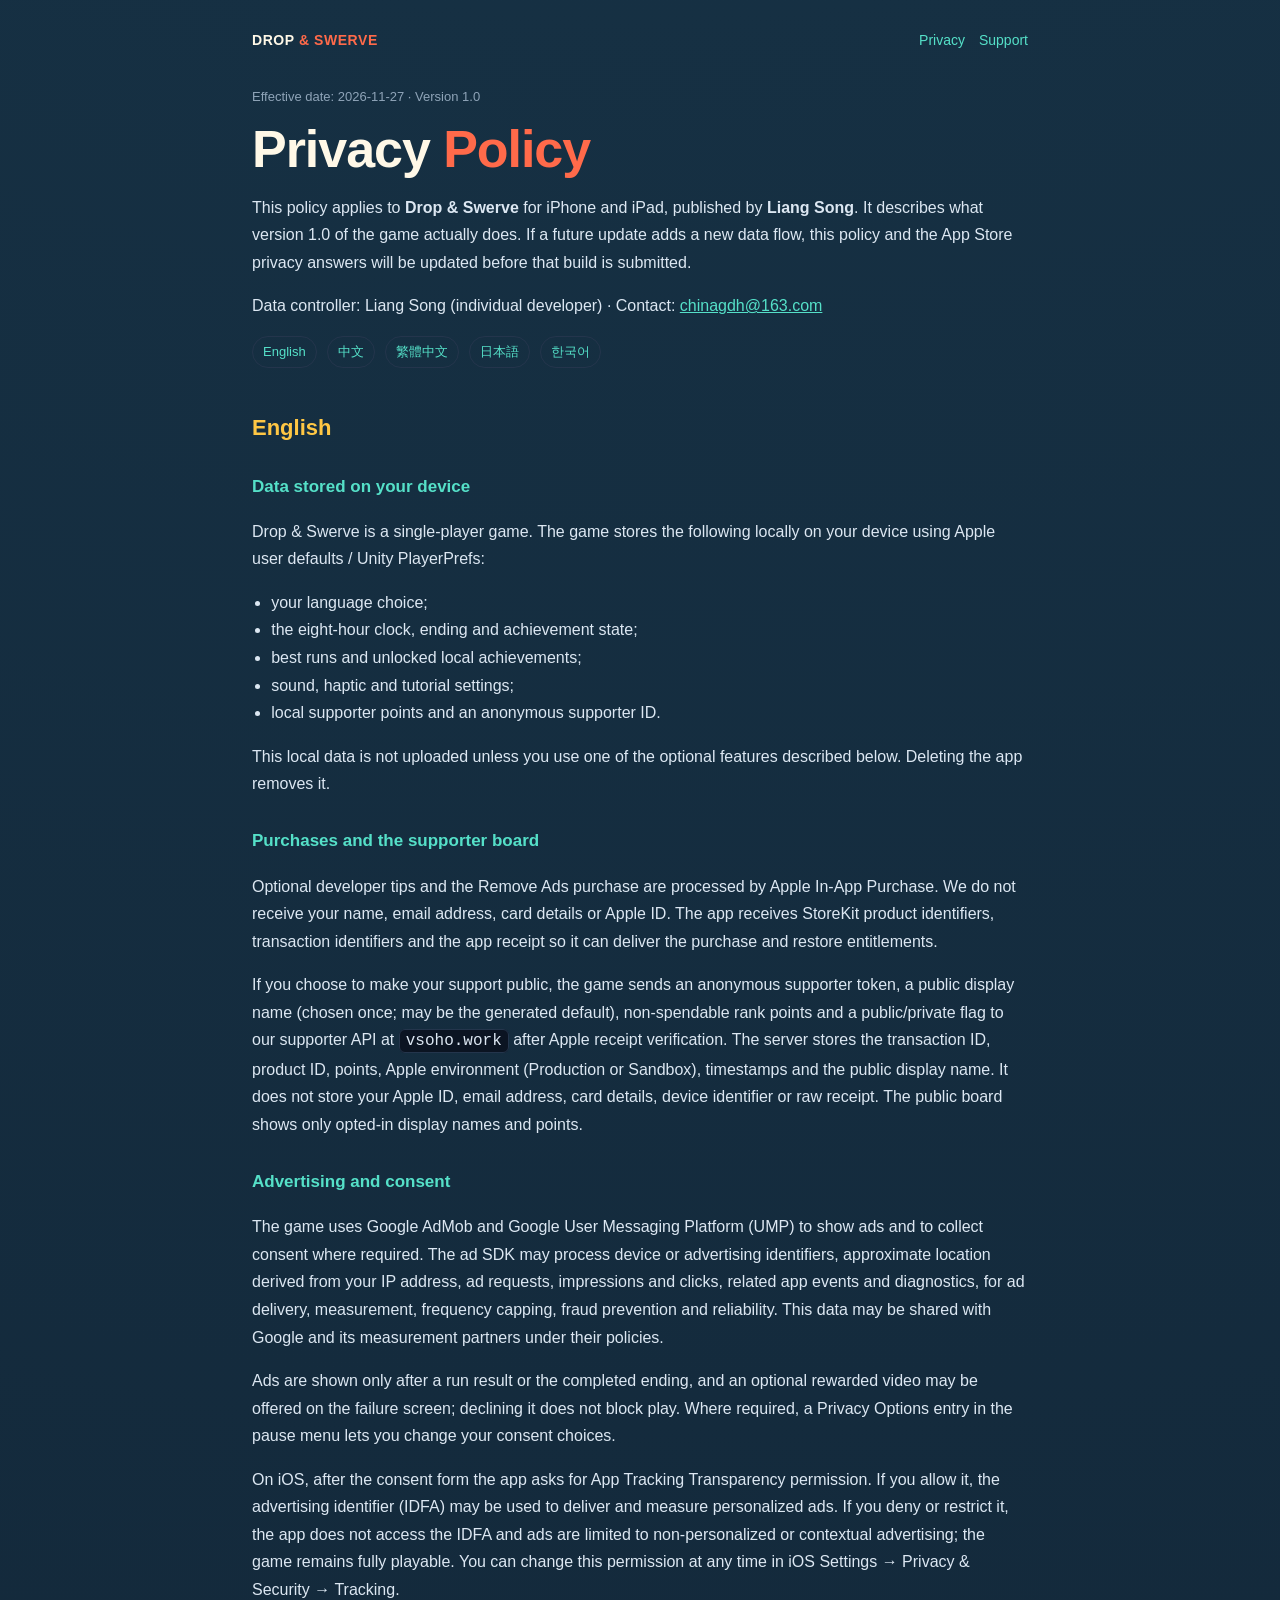
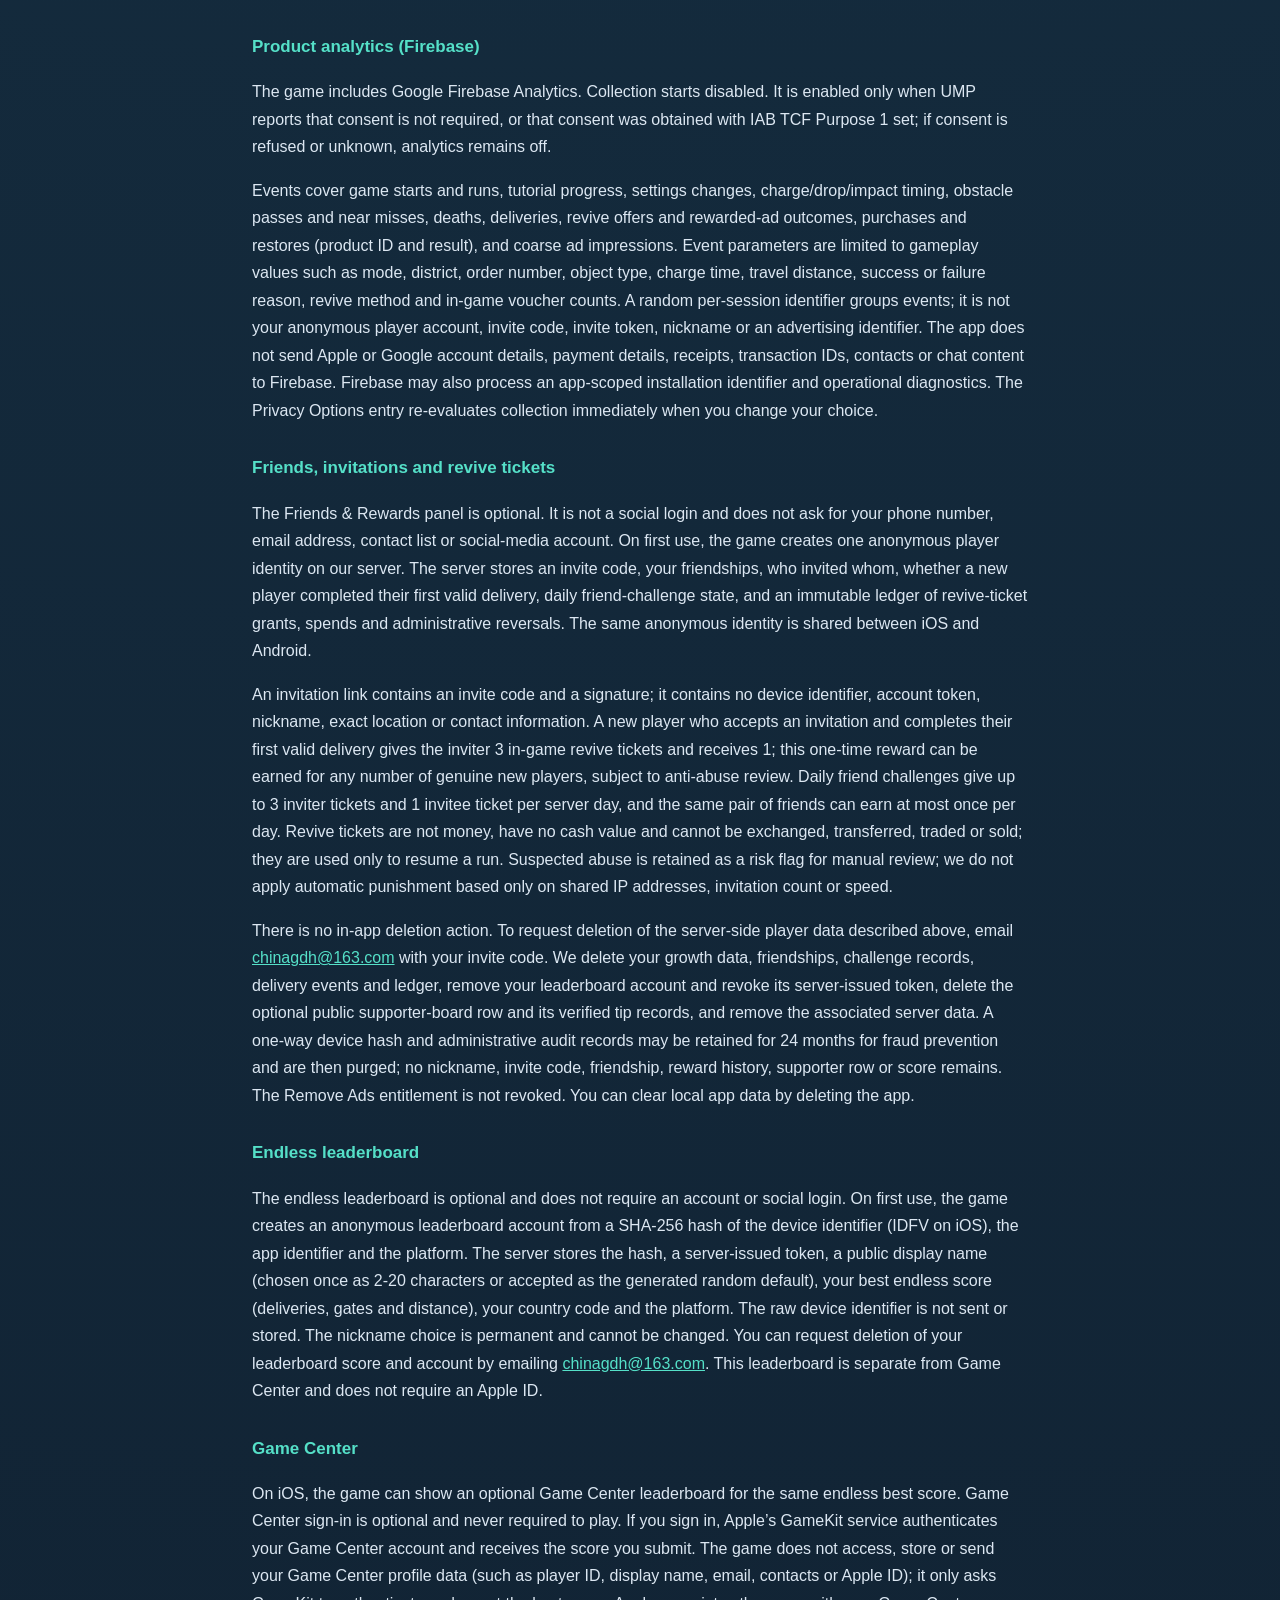
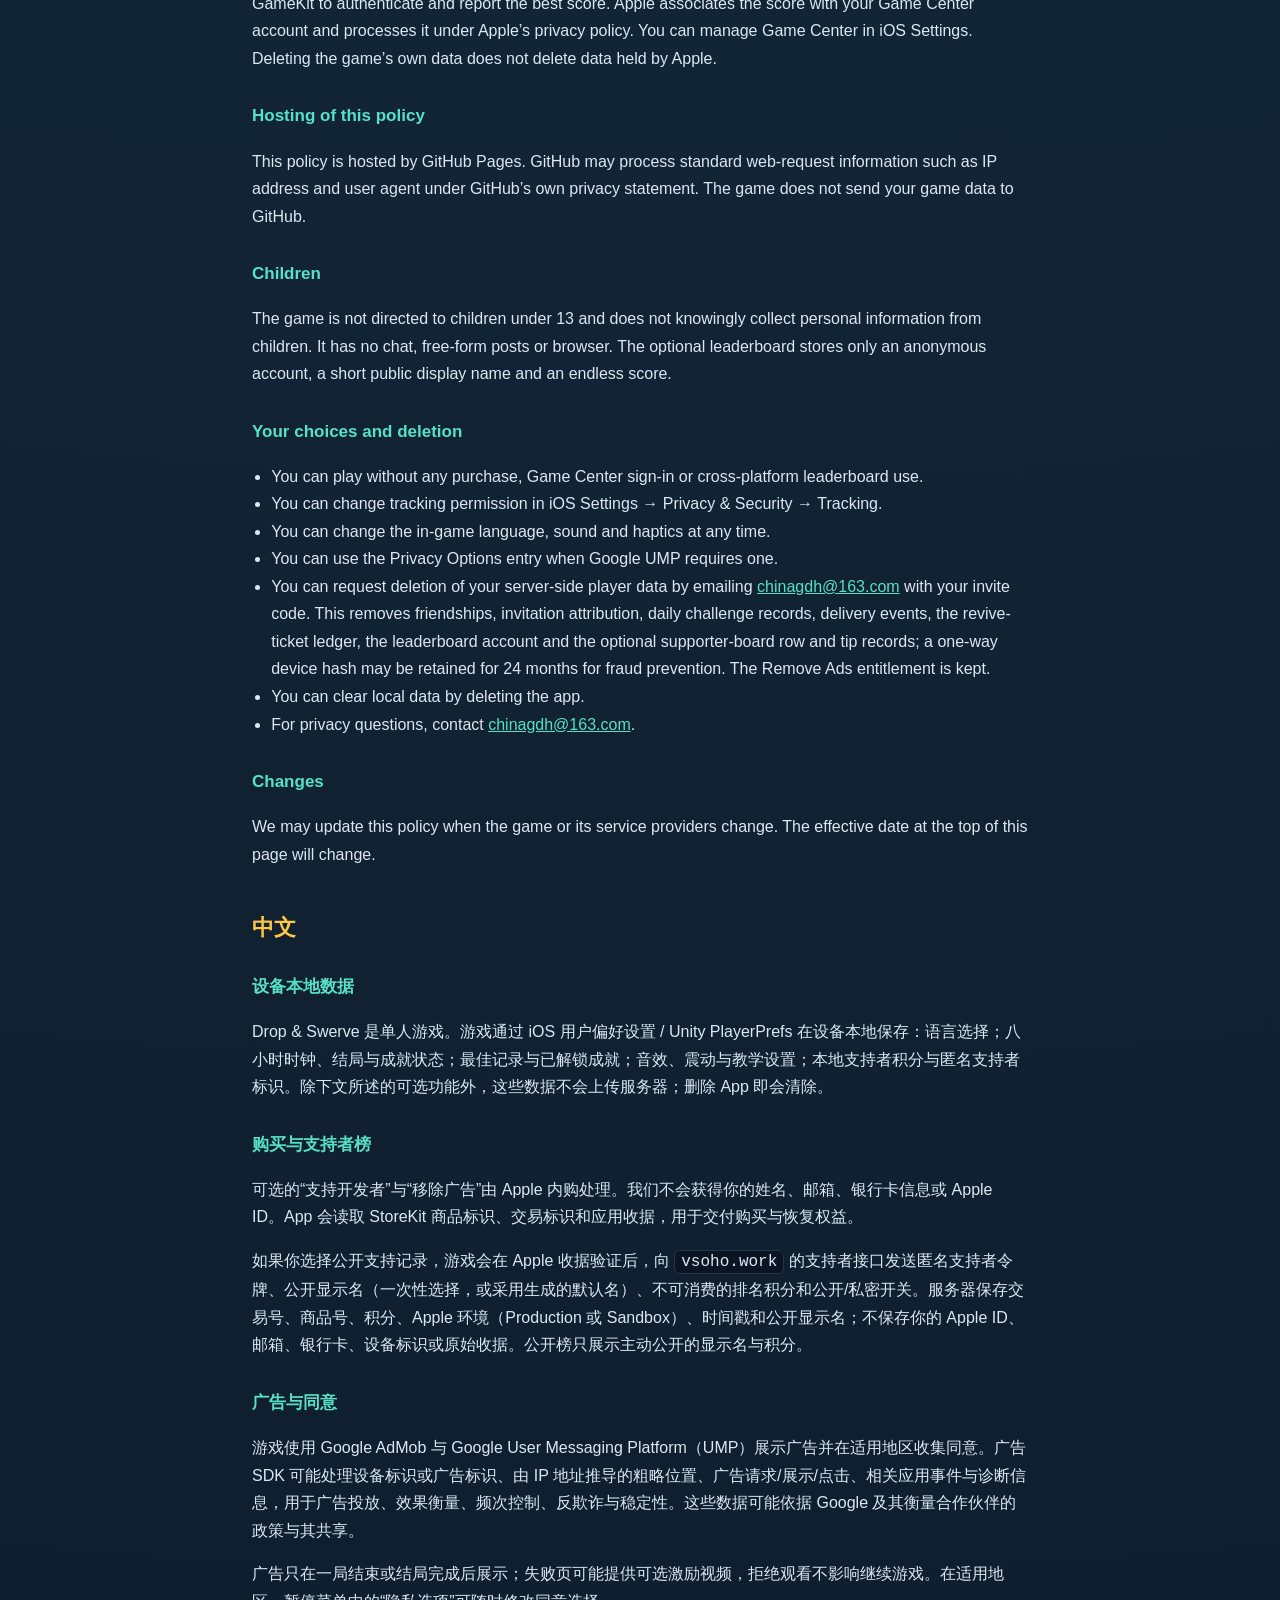
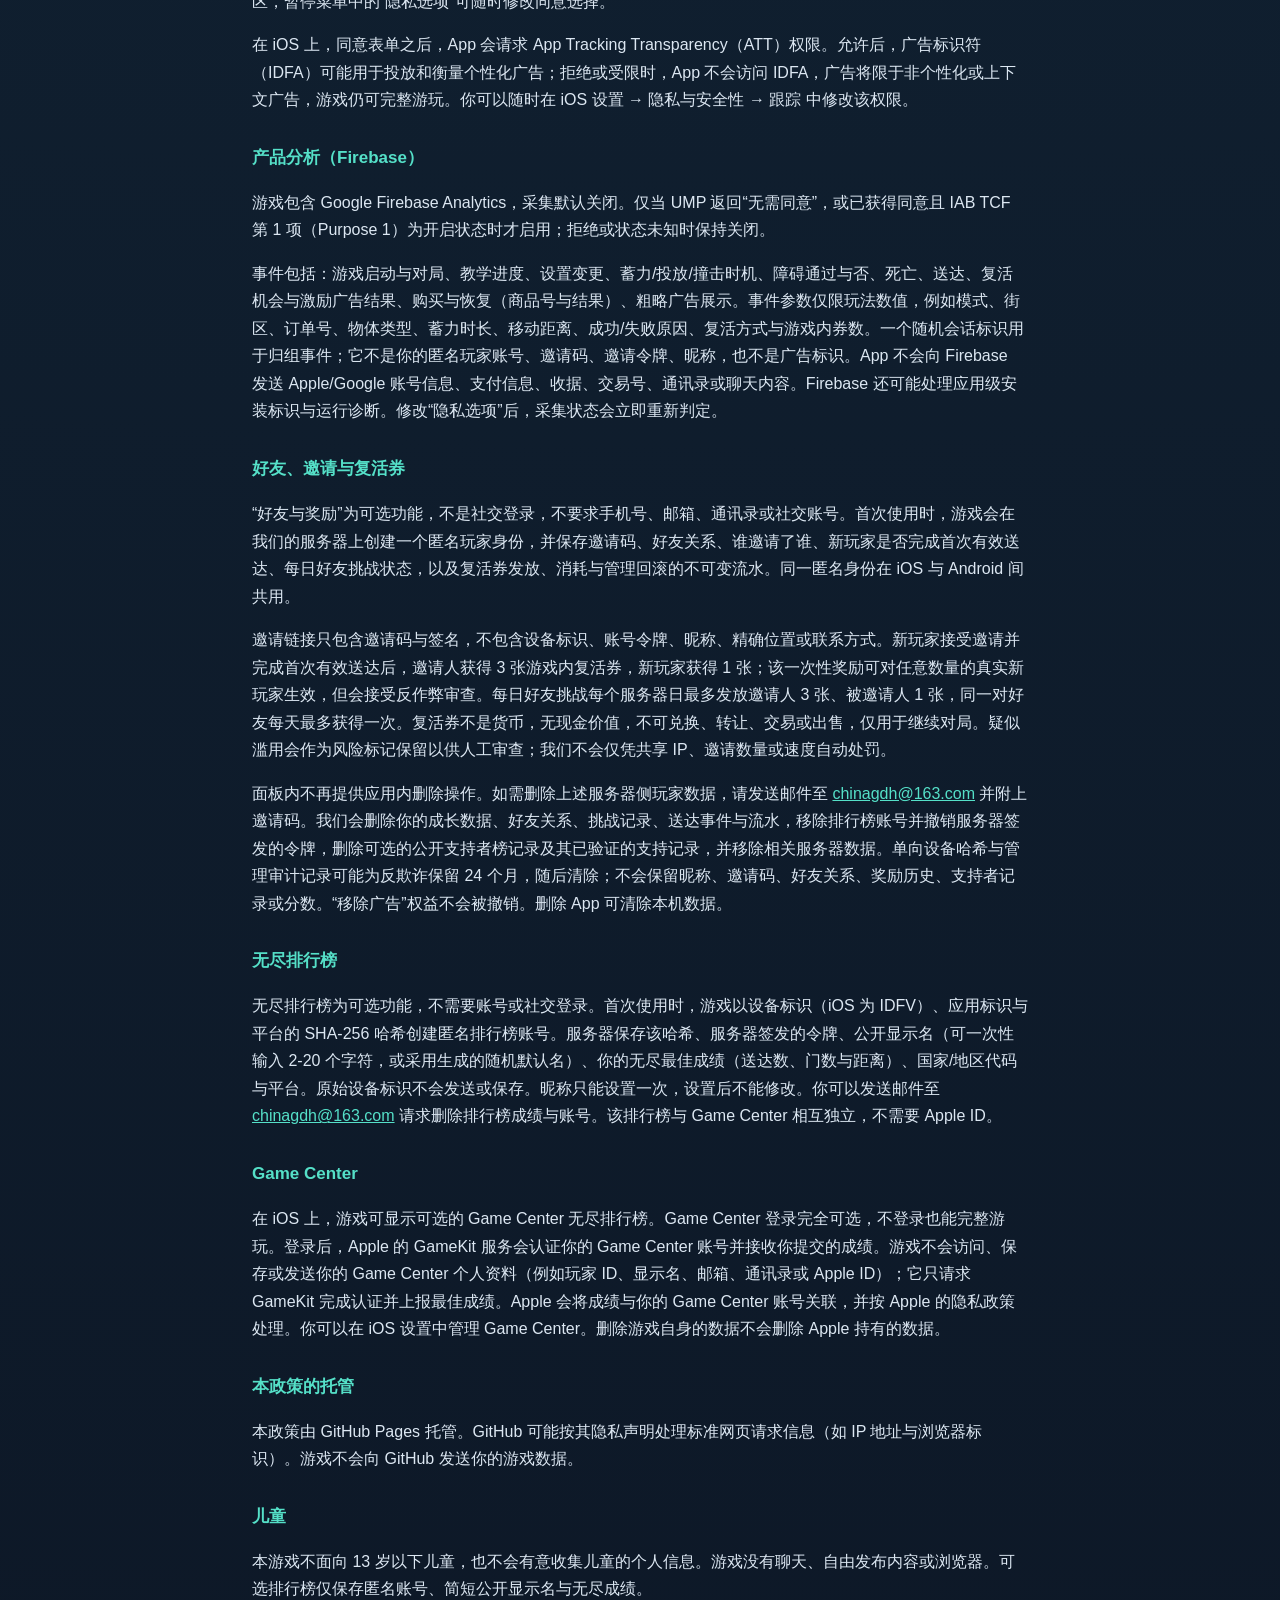
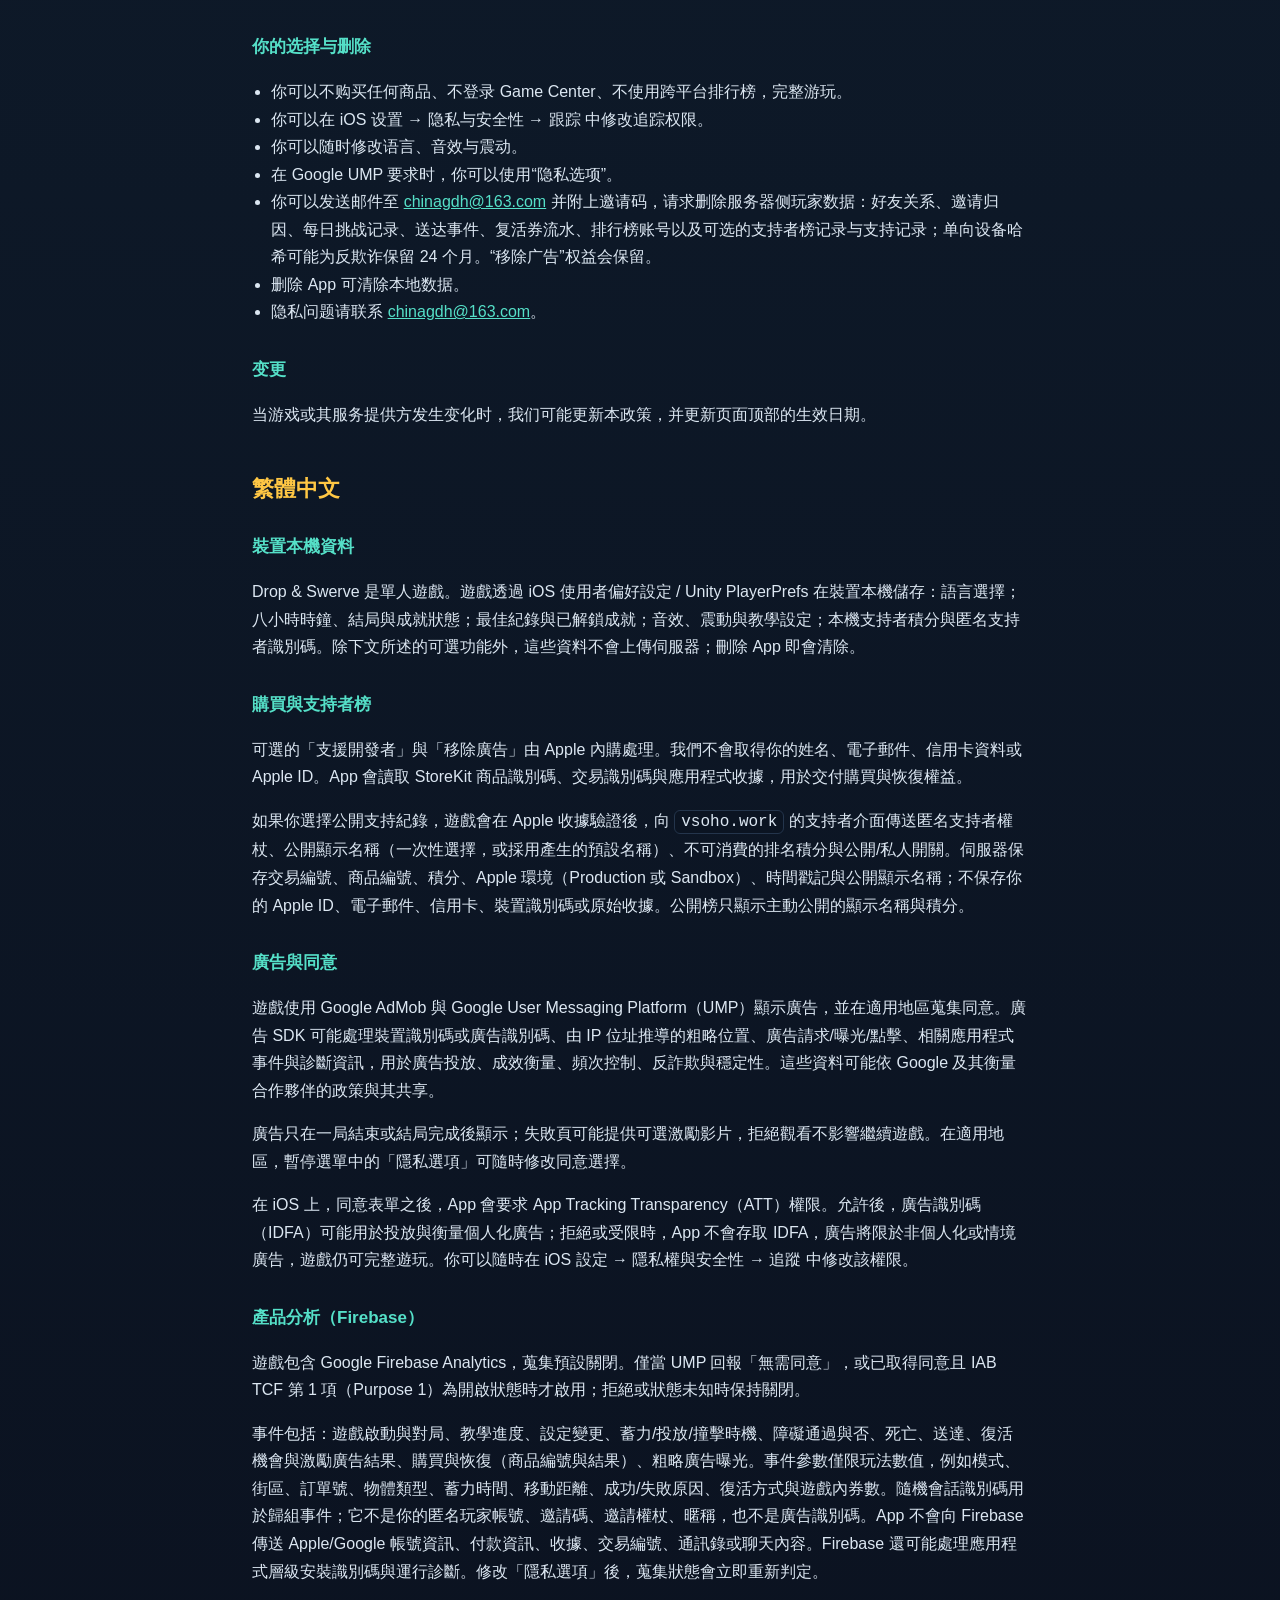
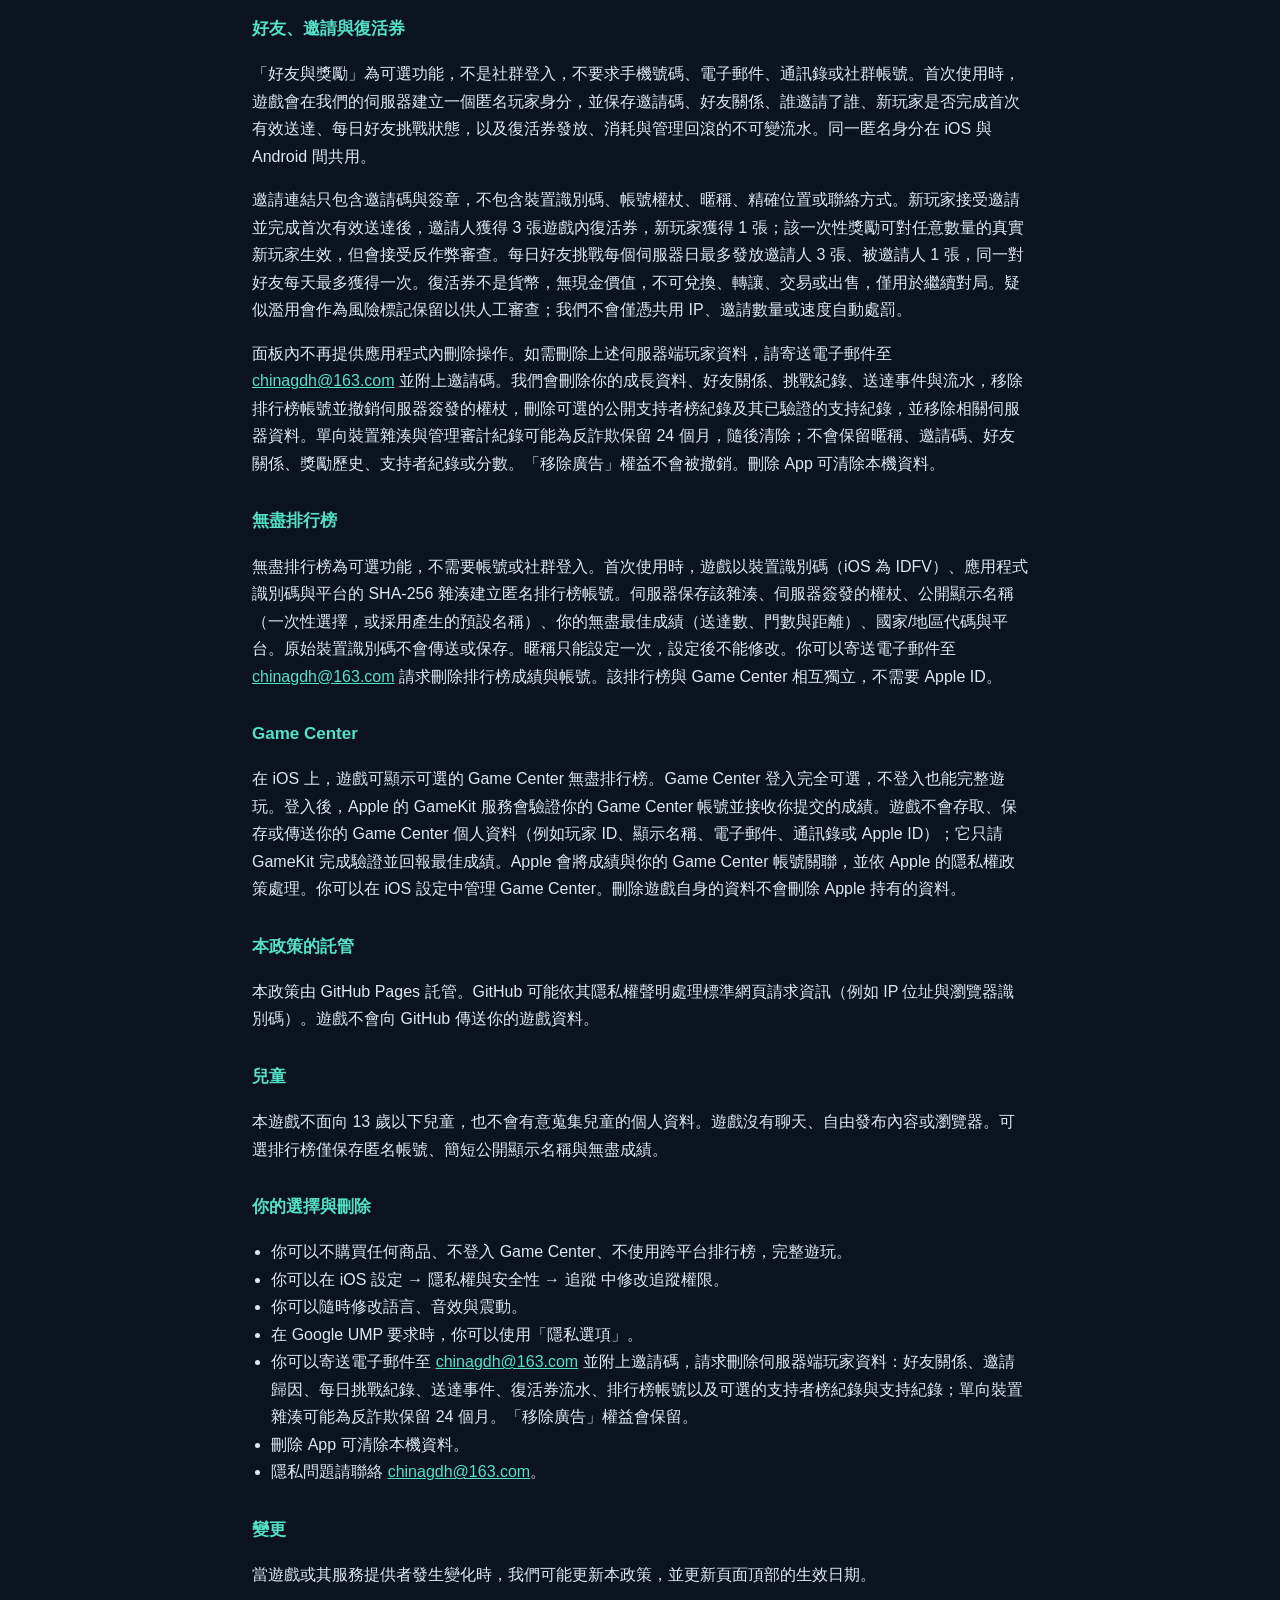
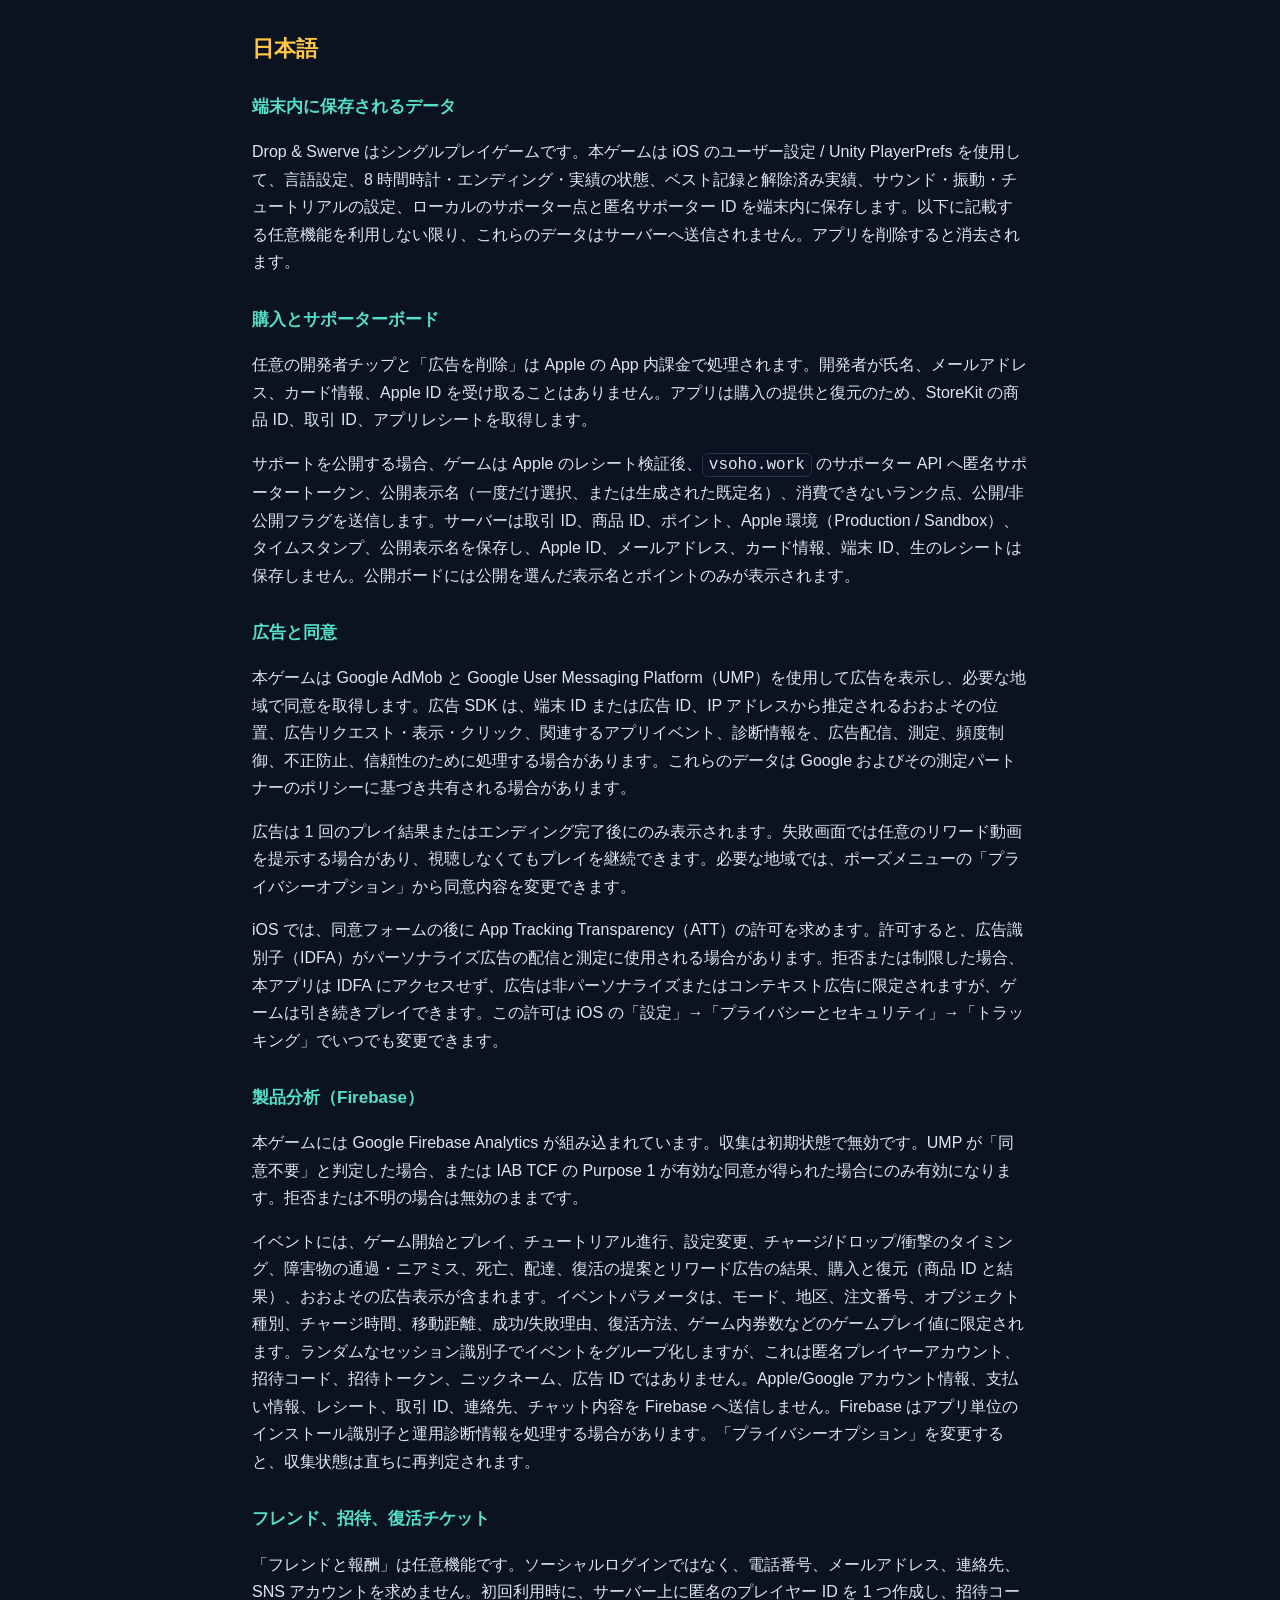
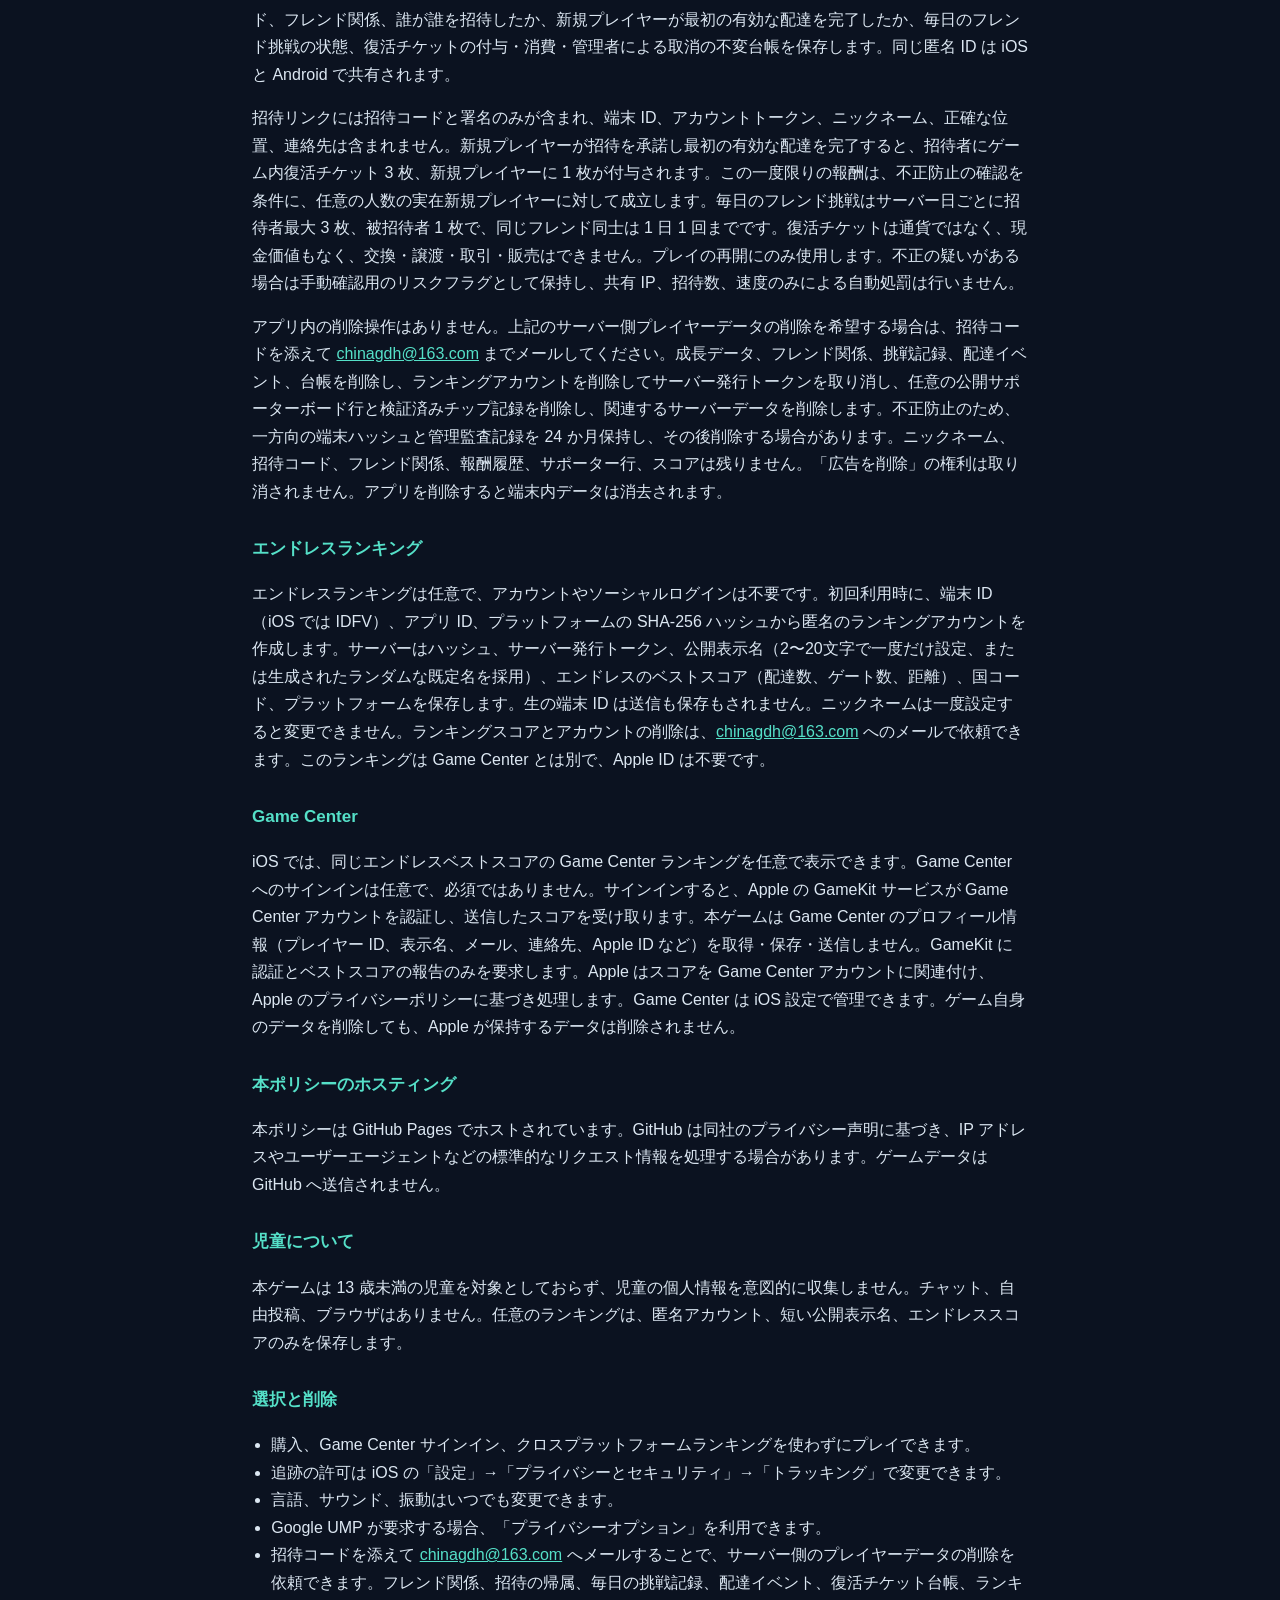
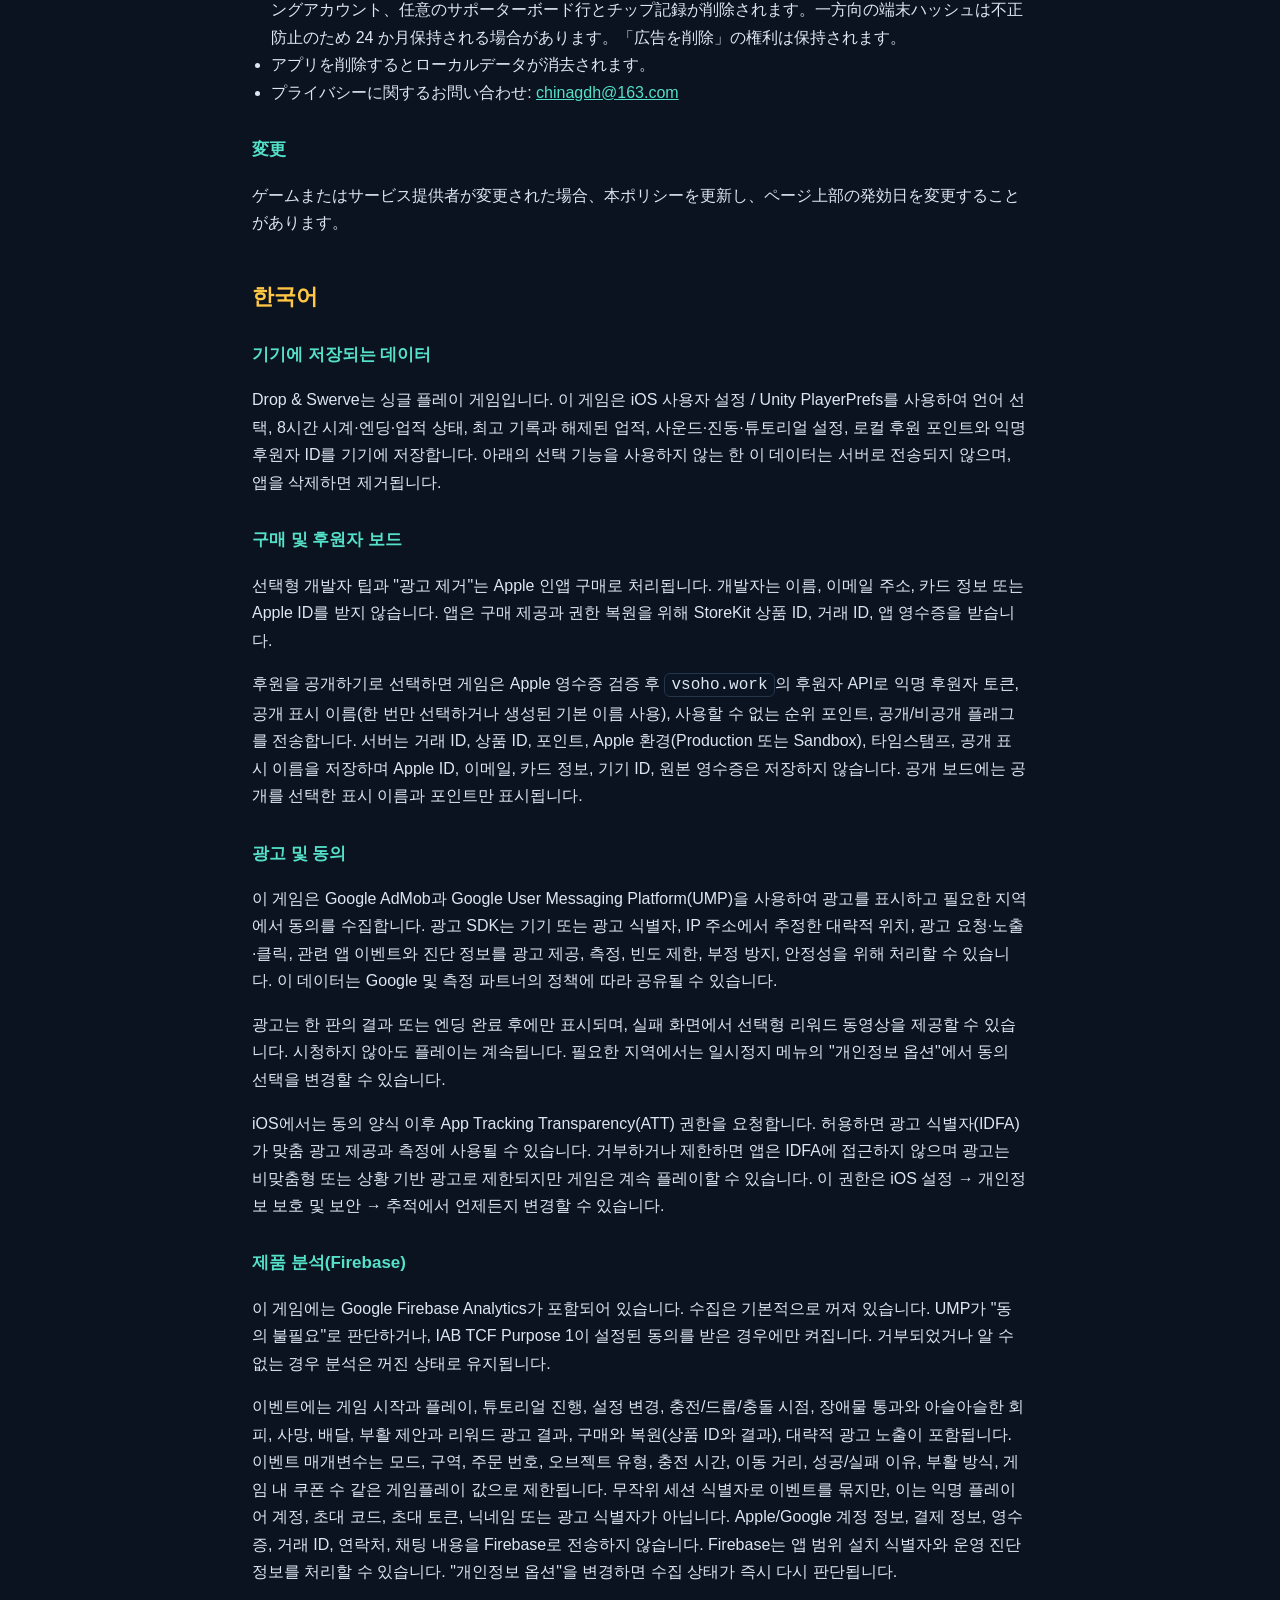
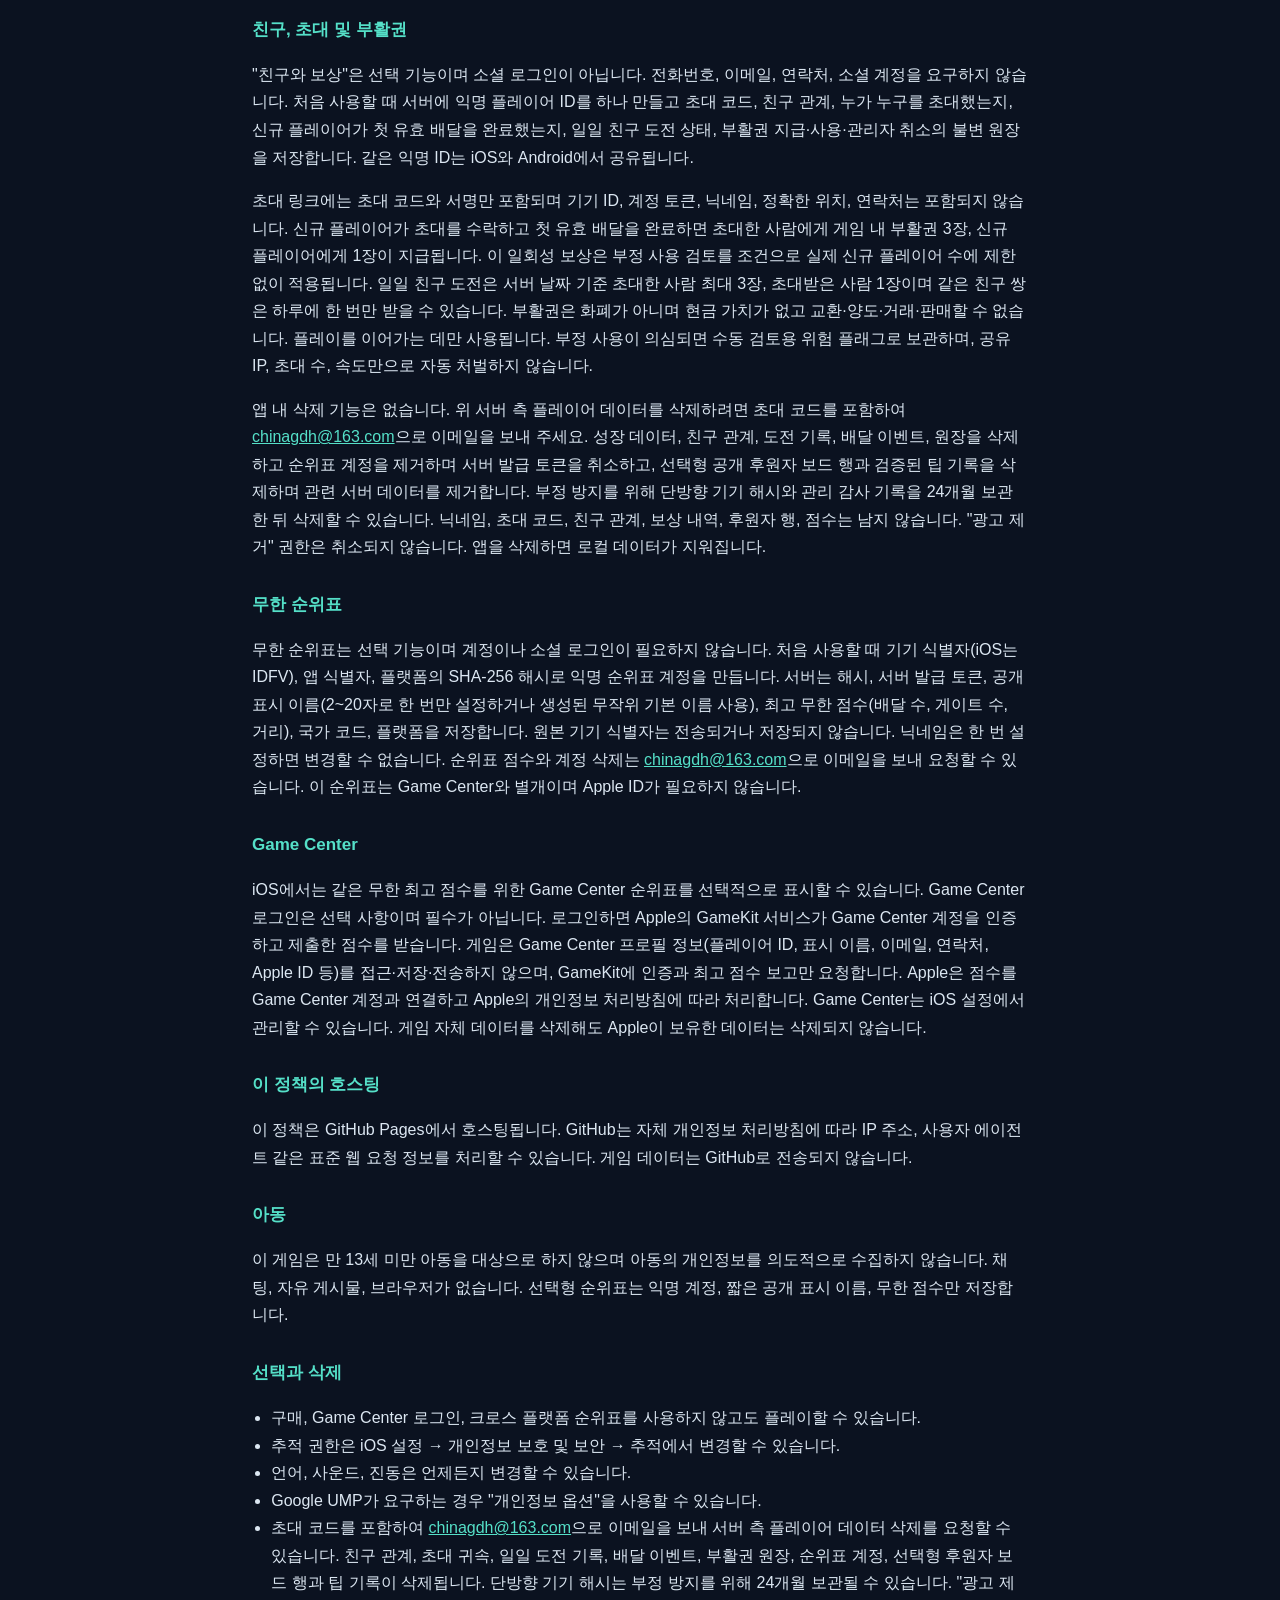
==== commit 5b61b640: "Describe one-time public nickname in privacy policy" ====
--- a/privacy.html
+++ b/privacy.html
@@ -30,7 +30,7 @@
 
 <h3>Purchases and the supporter board</h3>
 <p>Optional developer tips and the Remove Ads purchase are processed by Apple In-App Purchase. We do not receive your name, email address, card details or Apple ID. The app receives StoreKit product identifiers, transaction identifiers and the app receipt so it can deliver the purchase and restore entitlements.</p>
-<p>If you choose to make your support public, the game sends an anonymous supporter token, a server-generated display name, non-spendable rank points and a public/private flag to our supporter API at <code>vsoho.work</code> after Apple receipt verification. The server stores the transaction ID, product ID, points, Apple environment (Production or Sandbox), timestamps and the public display name. It does not store your Apple ID, email address, card details, device identifier or raw receipt. The public board shows only opted-in display names and points.</p>
+<p>If you choose to make your support public, the game sends an anonymous supporter token, a public display name (chosen once; may be the generated default), non-spendable rank points and a public/private flag to our supporter API at <code>vsoho.work</code> after Apple receipt verification. The server stores the transaction ID, product ID, points, Apple environment (Production or Sandbox), timestamps and the public display name. It does not store your Apple ID, email address, card details, device identifier or raw receipt. The public board shows only opted-in display names and points.</p>
 
 <h3>Advertising and consent</h3>
 <p>The game uses Google AdMob and Google User Messaging Platform (UMP) to show ads and to collect consent where required. The ad SDK may process device or advertising identifiers, approximate location derived from your IP address, ad requests, impressions and clicks, related app events and diagnostics, for ad delivery, measurement, frequency capping, fraud prevention and reliability. This data may be shared with Google and its measurement partners under their policies.</p>
@@ -47,7 +47,7 @@
 <p>There is no in-app deletion action. To request deletion of the server-side player data described above, email <a href="mailto:chinagdh@163.com">chinagdh@163.com</a> with your invite code. We delete your growth data, friendships, challenge records, delivery events and ledger, remove your leaderboard account and revoke its server-issued token, delete the optional public supporter-board row and its verified tip records, and remove the associated server data. A one-way device hash and administrative audit records may be retained for 24 months for fraud prevention and are then purged; no nickname, invite code, friendship, reward history, supporter row or score remains. The Remove Ads entitlement is not revoked. You can clear local app data by deleting the app.</p>
 
 <h3>Endless leaderboard</h3>
-<p>The endless leaderboard is optional and does not require an account or social login. On first use, the game creates an anonymous leaderboard account from a SHA-256 hash of the device identifier (IDFV on iOS), the app identifier and the platform. The server stores the hash, a server-issued token, a server-generated anonymous display name, your best endless score (deliveries, gates and distance), your country code and the platform. The raw device identifier is not sent or stored. Custom display-name editing is disabled in version 1.0; the generated name is display-only. You can request deletion of your leaderboard score and account by emailing <a href="mailto:chinagdh@163.com">chinagdh@163.com</a>. This leaderboard is separate from Game Center and does not require an Apple ID.</p>
+<p>The endless leaderboard is optional and does not require an account or social login. On first use, the game creates an anonymous leaderboard account from a SHA-256 hash of the device identifier (IDFV on iOS), the app identifier and the platform. The server stores the hash, a server-issued token, a public display name (chosen once as 2-20 characters or accepted as the generated random default), your best endless score (deliveries, gates and distance), your country code and the platform. The raw device identifier is not sent or stored. The nickname choice is permanent and cannot be changed. You can request deletion of your leaderboard score and account by emailing <a href="mailto:chinagdh@163.com">chinagdh@163.com</a>. This leaderboard is separate from Game Center and does not require an Apple ID.</p>
 
 <h3>Game Center</h3>
 <p>On iOS, the game can show an optional Game Center leaderboard for the same endless best score. Game Center sign-in is optional and never required to play. If you sign in, Apple’s GameKit service authenticates your Game Center account and receives the score you submit. The game does not access, store or send your Game Center profile data (such as player ID, display name, email, contacts or Apple ID); it only asks GameKit to authenticate and report the best score. Apple associates the score with your Game Center account and processes it under Apple’s privacy policy. You can manage Game Center in iOS Settings. Deleting the game’s own data does not delete data held by Apple.</p>
@@ -56,7 +56,7 @@
 <p>This policy is hosted by GitHub Pages. GitHub may process standard web-request information such as IP address and user agent under GitHub’s own privacy statement. The game does not send your game data to GitHub.</p>
 
 <h3>Children</h3>
-<p>The game is not directed to children under 13 and does not knowingly collect personal information from children. It has no chat, free-form posts or browser. The optional leaderboard stores only an anonymous account, a short generated display name and an endless score.</p>
+<p>The game is not directed to children under 13 and does not knowingly collect personal information from children. It has no chat, free-form posts or browser. The optional leaderboard stores only an anonymous account, a short public display name and an endless score.</p>
 
 <h3>Your choices and deletion</h3>
 <ul>
@@ -78,7 +78,7 @@
 
 <h3>购买与支持者榜</h3>
 <p>可选的“支持开发者”与“移除广告”由 Apple 内购处理。我们不会获得你的姓名、邮箱、银行卡信息或 Apple ID。App 会读取 StoreKit 商品标识、交易标识和应用收据，用于交付购买与恢复权益。</p>
-<p>如果你选择公开支持记录，游戏会在 Apple 收据验证后，向 <code>vsoho.work</code> 的支持者接口发送匿名支持者令牌、服务器生成的显示名、不可消费的排名积分和公开/私密开关。服务器保存交易号、商品号、积分、Apple 环境（Production 或 Sandbox）、时间戳和公开显示名；不保存你的 Apple ID、邮箱、银行卡、设备标识或原始收据。公开榜只展示主动公开的显示名与积分。</p>
+<p>如果你选择公开支持记录，游戏会在 Apple 收据验证后，向 <code>vsoho.work</code> 的支持者接口发送匿名支持者令牌、公开显示名（一次性选择，或采用生成的默认名）、不可消费的排名积分和公开/私密开关。服务器保存交易号、商品号、积分、Apple 环境（Production 或 Sandbox）、时间戳和公开显示名；不保存你的 Apple ID、邮箱、银行卡、设备标识或原始收据。公开榜只展示主动公开的显示名与积分。</p>
 
 <h3>广告与同意</h3>
 <p>游戏使用 Google AdMob 与 Google User Messaging Platform（UMP）展示广告并在适用地区收集同意。广告 SDK 可能处理设备标识或广告标识、由 IP 地址推导的粗略位置、广告请求/展示/点击、相关应用事件与诊断信息，用于广告投放、效果衡量、频次控制、反欺诈与稳定性。这些数据可能依据 Google 及其衡量合作伙伴的政策与其共享。</p>
@@ -95,7 +95,7 @@
 <p>面板内不再提供应用内删除操作。如需删除上述服务器侧玩家数据，请发送邮件至 <a href="mailto:chinagdh@163.com">chinagdh@163.com</a> 并附上邀请码。我们会删除你的成长数据、好友关系、挑战记录、送达事件与流水，移除排行榜账号并撤销服务器签发的令牌，删除可选的公开支持者榜记录及其已验证的支持记录，并移除相关服务器数据。单向设备哈希与管理审计记录可能为反欺诈保留 24 个月，随后清除；不会保留昵称、邀请码、好友关系、奖励历史、支持者记录或分数。“移除广告”权益不会被撤销。删除 App 可清除本机数据。</p>
 
 <h3>无尽排行榜</h3>
-<p>无尽排行榜为可选功能，不需要账号或社交登录。首次使用时，游戏以设备标识（iOS 为 IDFV）、应用标识与平台的 SHA-256 哈希创建匿名排行榜账号。服务器保存该哈希、服务器签发的令牌、服务器生成的匿名显示名、你的无尽最佳成绩（送达数、门数与距离）、国家/地区代码与平台。原始设备标识不会发送或保存。1.0 版本不开放自定义昵称，显示名仅用于展示。你可以发送邮件至 <a href="mailto:chinagdh@163.com">chinagdh@163.com</a> 请求删除排行榜成绩与账号。该排行榜与 Game Center 相互独立，不需要 Apple ID。</p>
+<p>无尽排行榜为可选功能，不需要账号或社交登录。首次使用时，游戏以设备标识（iOS 为 IDFV）、应用标识与平台的 SHA-256 哈希创建匿名排行榜账号。服务器保存该哈希、服务器签发的令牌、公开显示名（可一次性输入 2-20 个字符，或采用生成的随机默认名）、你的无尽最佳成绩（送达数、门数与距离）、国家/地区代码与平台。原始设备标识不会发送或保存。昵称只能设置一次，设置后不能修改。你可以发送邮件至 <a href="mailto:chinagdh@163.com">chinagdh@163.com</a> 请求删除排行榜成绩与账号。该排行榜与 Game Center 相互独立，不需要 Apple ID。</p>
 
 <h3>Game Center</h3>
 <p>在 iOS 上，游戏可显示可选的 Game Center 无尽排行榜。Game Center 登录完全可选，不登录也能完整游玩。登录后，Apple 的 GameKit 服务会认证你的 Game Center 账号并接收你提交的成绩。游戏不会访问、保存或发送你的 Game Center 个人资料（例如玩家 ID、显示名、邮箱、通讯录或 Apple ID）；它只请求 GameKit 完成认证并上报最佳成绩。Apple 会将成绩与你的 Game Center 账号关联，并按 Apple 的隐私政策处理。你可以在 iOS 设置中管理 Game Center。删除游戏自身的数据不会删除 Apple 持有的数据。</p>
@@ -104,7 +104,7 @@
 <p>本政策由 GitHub Pages 托管。GitHub 可能按其隐私声明处理标准网页请求信息（如 IP 地址与浏览器标识）。游戏不会向 GitHub 发送你的游戏数据。</p>
 
 <h3>儿童</h3>
-<p>本游戏不面向 13 岁以下儿童，也不会有意收集儿童的个人信息。游戏没有聊天、自由发布内容或浏览器。可选排行榜仅保存匿名账号、简短生成显示名与无尽成绩。</p>
+<p>本游戏不面向 13 岁以下儿童，也不会有意收集儿童的个人信息。游戏没有聊天、自由发布内容或浏览器。可选排行榜仅保存匿名账号、简短公开显示名与无尽成绩。</p>
 
 <h3>你的选择与删除</h3>
 <ul>
@@ -126,7 +126,7 @@
 
 <h3>購買與支持者榜</h3>
 <p>可選的「支援開發者」與「移除廣告」由 Apple 內購處理。我們不會取得你的姓名、電子郵件、信用卡資料或 Apple ID。App 會讀取 StoreKit 商品識別碼、交易識別碼與應用程式收據，用於交付購買與恢復權益。</p>
-<p>如果你選擇公開支持紀錄，遊戲會在 Apple 收據驗證後，向 <code>vsoho.work</code> 的支持者介面傳送匿名支持者權杖、伺服器產生的顯示名稱、不可消費的排名積分與公開/私人開關。伺服器保存交易編號、商品編號、積分、Apple 環境（Production 或 Sandbox）、時間戳記與公開顯示名稱；不保存你的 Apple ID、電子郵件、信用卡、裝置識別碼或原始收據。公開榜只顯示主動公開的顯示名稱與積分。</p>
+<p>如果你選擇公開支持紀錄，遊戲會在 Apple 收據驗證後，向 <code>vsoho.work</code> 的支持者介面傳送匿名支持者權杖、公開顯示名稱（一次性選擇，或採用產生的預設名稱）、不可消費的排名積分與公開/私人開關。伺服器保存交易編號、商品編號、積分、Apple 環境（Production 或 Sandbox）、時間戳記與公開顯示名稱；不保存你的 Apple ID、電子郵件、信用卡、裝置識別碼或原始收據。公開榜只顯示主動公開的顯示名稱與積分。</p>
 
 <h3>廣告與同意</h3>
 <p>遊戲使用 Google AdMob 與 Google User Messaging Platform（UMP）顯示廣告，並在適用地區蒐集同意。廣告 SDK 可能處理裝置識別碼或廣告識別碼、由 IP 位址推導的粗略位置、廣告請求/曝光/點擊、相關應用程式事件與診斷資訊，用於廣告投放、成效衡量、頻次控制、反詐欺與穩定性。這些資料可能依 Google 及其衡量合作夥伴的政策與其共享。</p>
@@ -143,7 +143,7 @@
 <p>面板內不再提供應用程式內刪除操作。如需刪除上述伺服器端玩家資料，請寄送電子郵件至 <a href="mailto:chinagdh@163.com">chinagdh@163.com</a> 並附上邀請碼。我們會刪除你的成長資料、好友關係、挑戰紀錄、送達事件與流水，移除排行榜帳號並撤銷伺服器簽發的權杖，刪除可選的公開支持者榜紀錄及其已驗證的支持紀錄，並移除相關伺服器資料。單向裝置雜湊與管理審計紀錄可能為反詐欺保留 24 個月，隨後清除；不會保留暱稱、邀請碼、好友關係、獎勵歷史、支持者紀錄或分數。「移除廣告」權益不會被撤銷。刪除 App 可清除本機資料。</p>
 
 <h3>無盡排行榜</h3>
-<p>無盡排行榜為可選功能，不需要帳號或社群登入。首次使用時，遊戲以裝置識別碼（iOS 為 IDFV）、應用程式識別碼與平台的 SHA-256 雜湊建立匿名排行榜帳號。伺服器保存該雜湊、伺服器簽發的權杖、伺服器產生的匿名顯示名稱、你的無盡最佳成績（送達數、門數與距離）、國家/地區代碼與平台。原始裝置識別碼不會傳送或保存。1.0 版本不開放自訂暱稱，顯示名稱僅供展示。你可以寄送電子郵件至 <a href="mailto:chinagdh@163.com">chinagdh@163.com</a> 請求刪除排行榜成績與帳號。該排行榜與 Game Center 相互獨立，不需要 Apple ID。</p>
+<p>無盡排行榜為可選功能，不需要帳號或社群登入。首次使用時，遊戲以裝置識別碼（iOS 為 IDFV）、應用程式識別碼與平台的 SHA-256 雜湊建立匿名排行榜帳號。伺服器保存該雜湊、伺服器簽發的權杖、公開顯示名稱（一次性選擇，或採用產生的預設名稱）、你的無盡最佳成績（送達數、門數與距離）、國家/地區代碼與平台。原始裝置識別碼不會傳送或保存。暱稱只能設定一次，設定後不能修改。你可以寄送電子郵件至 <a href="mailto:chinagdh@163.com">chinagdh@163.com</a> 請求刪除排行榜成績與帳號。該排行榜與 Game Center 相互獨立，不需要 Apple ID。</p>
 
 <h3>Game Center</h3>
 <p>在 iOS 上，遊戲可顯示可選的 Game Center 無盡排行榜。Game Center 登入完全可選，不登入也能完整遊玩。登入後，Apple 的 GameKit 服務會驗證你的 Game Center 帳號並接收你提交的成績。遊戲不會存取、保存或傳送你的 Game Center 個人資料（例如玩家 ID、顯示名稱、電子郵件、通訊錄或 Apple ID）；它只請 GameKit 完成驗證並回報最佳成績。Apple 會將成績與你的 Game Center 帳號關聯，並依 Apple 的隱私權政策處理。你可以在 iOS 設定中管理 Game Center。刪除遊戲自身的資料不會刪除 Apple 持有的資料。</p>
@@ -152,7 +152,7 @@
 <p>本政策由 GitHub Pages 託管。GitHub 可能依其隱私權聲明處理標準網頁請求資訊（例如 IP 位址與瀏覽器識別碼）。遊戲不會向 GitHub 傳送你的遊戲資料。</p>
 
 <h3>兒童</h3>
-<p>本遊戲不面向 13 歲以下兒童，也不會有意蒐集兒童的個人資料。遊戲沒有聊天、自由發布內容或瀏覽器。可選排行榜僅保存匿名帳號、簡短產生的顯示名稱與無盡成績。</p>
+<p>本遊戲不面向 13 歲以下兒童，也不會有意蒐集兒童的個人資料。遊戲沒有聊天、自由發布內容或瀏覽器。可選排行榜僅保存匿名帳號、簡短公開顯示名稱與無盡成績。</p>
 
 <h3>你的選擇與刪除</h3>
 <ul>
@@ -174,7 +174,7 @@
 
 <h3>購入とサポーターボード</h3>
 <p>任意の開発者チップと「広告を削除」は Apple の App 内課金で処理されます。開発者が氏名、メールアドレス、カード情報、Apple ID を受け取ることはありません。アプリは購入の提供と復元のため、StoreKit の商品 ID、取引 ID、アプリレシートを取得します。</p>
-<p>サポートを公開する場合、ゲームは Apple のレシート検証後、<code>vsoho.work</code> のサポーター API へ匿名サポータートークン、サーバー生成の表示名、消費できないランク点、公開/非公開フラグを送信します。サーバーは取引 ID、商品 ID、ポイント、Apple 環境（Production / Sandbox）、タイムスタンプ、公開表示名を保存し、Apple ID、メールアドレス、カード情報、端末 ID、生のレシートは保存しません。公開ボードには公開を選んだ表示名とポイントのみが表示されます。</p>
+<p>サポートを公開する場合、ゲームは Apple のレシート検証後、<code>vsoho.work</code> のサポーター API へ匿名サポータートークン、公開表示名（一度だけ選択、または生成された既定名）、消費できないランク点、公開/非公開フラグを送信します。サーバーは取引 ID、商品 ID、ポイント、Apple 環境（Production / Sandbox）、タイムスタンプ、公開表示名を保存し、Apple ID、メールアドレス、カード情報、端末 ID、生のレシートは保存しません。公開ボードには公開を選んだ表示名とポイントのみが表示されます。</p>
 
 <h3>広告と同意</h3>
 <p>本ゲームは Google AdMob と Google User Messaging Platform（UMP）を使用して広告を表示し、必要な地域で同意を取得します。広告 SDK は、端末 ID または広告 ID、IP アドレスから推定されるおおよその位置、広告リクエスト・表示・クリック、関連するアプリイベント、診断情報を、広告配信、測定、頻度制御、不正防止、信頼性のために処理する場合があります。これらのデータは Google およびその測定パートナーのポリシーに基づき共有される場合があります。</p>
@@ -191,7 +191,7 @@
 <p>アプリ内の削除操作はありません。上記のサーバー側プレイヤーデータの削除を希望する場合は、招待コードを添えて <a href="mailto:chinagdh@163.com">chinagdh@163.com</a> までメールしてください。成長データ、フレンド関係、挑戦記録、配達イベント、台帳を削除し、ランキングアカウントを削除してサーバー発行トークンを取り消し、任意の公開サポーターボード行と検証済みチップ記録を削除し、関連するサーバーデータを削除します。不正防止のため、一方向の端末ハッシュと管理監査記録を 24 か月保持し、その後削除する場合があります。ニックネーム、招待コード、フレンド関係、報酬履歴、サポーター行、スコアは残りません。「広告を削除」の権利は取り消されません。アプリを削除すると端末内データは消去されます。</p>
 
 <h3>エンドレスランキング</h3>
-<p>エンドレスランキングは任意で、アカウントやソーシャルログインは不要です。初回利用時に、端末 ID（iOS では IDFV）、アプリ ID、プラットフォームの SHA-256 ハッシュから匿名のランキングアカウントを作成します。サーバーはハッシュ、サーバー発行トークン、サーバー生成の匿名表示名、エンドレスのベストスコア（配達数、ゲート数、距離）、国コード、プラットフォームを保存します。生の端末 ID は送信も保存もされません。バージョン 1.0 では表示名の編集はできず、生成名は表示専用です。ランキングスコアとアカウントの削除は、<a href="mailto:chinagdh@163.com">chinagdh@163.com</a> へのメールで依頼できます。このランキングは Game Center とは別で、Apple ID は不要です。</p>
+<p>エンドレスランキングは任意で、アカウントやソーシャルログインは不要です。初回利用時に、端末 ID（iOS では IDFV）、アプリ ID、プラットフォームの SHA-256 ハッシュから匿名のランキングアカウントを作成します。サーバーはハッシュ、サーバー発行トークン、公開表示名（2〜20文字で一度だけ設定、または生成されたランダムな既定名を採用）、エンドレスのベストスコア（配達数、ゲート数、距離）、国コード、プラットフォームを保存します。生の端末 ID は送信も保存もされません。ニックネームは一度設定すると変更できません。ランキングスコアとアカウントの削除は、<a href="mailto:chinagdh@163.com">chinagdh@163.com</a> へのメールで依頼できます。このランキングは Game Center とは別で、Apple ID は不要です。</p>
 
 <h3>Game Center</h3>
 <p>iOS では、同じエンドレスベストスコアの Game Center ランキングを任意で表示できます。Game Center へのサインインは任意で、必須ではありません。サインインすると、Apple の GameKit サービスが Game Center アカウントを認証し、送信したスコアを受け取ります。本ゲームは Game Center のプロフィール情報（プレイヤー ID、表示名、メール、連絡先、Apple ID など）を取得・保存・送信しません。GameKit に認証とベストスコアの報告のみを要求します。Apple はスコアを Game Center アカウントに関連付け、Apple のプライバシーポリシーに基づき処理します。Game Center は iOS 設定で管理できます。ゲーム自身のデータを削除しても、Apple が保持するデータは削除されません。</p>
@@ -200,7 +200,7 @@
 <p>本ポリシーは GitHub Pages でホストされています。GitHub は同社のプライバシー声明に基づき、IP アドレスやユーザーエージェントなどの標準的なリクエスト情報を処理する場合があります。ゲームデータは GitHub へ送信されません。</p>
 
 <h3>児童について</h3>
-<p>本ゲームは 13 歳未満の児童を対象としておらず、児童の個人情報を意図的に収集しません。チャット、自由投稿、ブラウザはありません。任意のランキングは、匿名アカウント、短い生成表示名、エンドレススコアのみを保存します。</p>
+<p>本ゲームは 13 歳未満の児童を対象としておらず、児童の個人情報を意図的に収集しません。チャット、自由投稿、ブラウザはありません。任意のランキングは、匿名アカウント、短い公開表示名、エンドレススコアのみを保存します。</p>
 
 <h3>選択と削除</h3>
 <ul>
@@ -222,7 +222,7 @@
 
 <h3>구매 및 후원자 보드</h3>
 <p>선택형 개발자 팁과 "광고 제거"는 Apple 인앱 구매로 처리됩니다. 개발자는 이름, 이메일 주소, 카드 정보 또는 Apple ID를 받지 않습니다. 앱은 구매 제공과 권한 복원을 위해 StoreKit 상품 ID, 거래 ID, 앱 영수증을 받습니다.</p>
-<p>후원을 공개하기로 선택하면 게임은 Apple 영수증 검증 후 <code>vsoho.work</code>의 후원자 API로 익명 후원자 토큰, 서버 생성 표시 이름, 사용할 수 없는 순위 포인트, 공개/비공개 플래그를 전송합니다. 서버는 거래 ID, 상품 ID, 포인트, Apple 환경(Production 또는 Sandbox), 타임스탬프, 공개 표시 이름을 저장하며 Apple ID, 이메일, 카드 정보, 기기 ID, 원본 영수증은 저장하지 않습니다. 공개 보드에는 공개를 선택한 표시 이름과 포인트만 표시됩니다.</p>
+<p>후원을 공개하기로 선택하면 게임은 Apple 영수증 검증 후 <code>vsoho.work</code>의 후원자 API로 익명 후원자 토큰, 공개 표시 이름(한 번만 선택하거나 생성된 기본 이름 사용), 사용할 수 없는 순위 포인트, 공개/비공개 플래그를 전송합니다. 서버는 거래 ID, 상품 ID, 포인트, Apple 환경(Production 또는 Sandbox), 타임스탬프, 공개 표시 이름을 저장하며 Apple ID, 이메일, 카드 정보, 기기 ID, 원본 영수증은 저장하지 않습니다. 공개 보드에는 공개를 선택한 표시 이름과 포인트만 표시됩니다.</p>
 
 <h3>광고 및 동의</h3>
 <p>이 게임은 Google AdMob과 Google User Messaging Platform(UMP)을 사용하여 광고를 표시하고 필요한 지역에서 동의를 수집합니다. 광고 SDK는 기기 또는 광고 식별자, IP 주소에서 추정한 대략적 위치, 광고 요청·노출·클릭, 관련 앱 이벤트와 진단 정보를 광고 제공, 측정, 빈도 제한, 부정 방지, 안정성을 위해 처리할 수 있습니다. 이 데이터는 Google 및 측정 파트너의 정책에 따라 공유될 수 있습니다.</p>
@@ -239,7 +239,7 @@
 <p>앱 내 삭제 기능은 없습니다. 위 서버 측 플레이어 데이터를 삭제하려면 초대 코드를 포함하여 <a href="mailto:chinagdh@163.com">chinagdh@163.com</a>으로 이메일을 보내 주세요. 성장 데이터, 친구 관계, 도전 기록, 배달 이벤트, 원장을 삭제하고 순위표 계정을 제거하며 서버 발급 토큰을 취소하고, 선택형 공개 후원자 보드 행과 검증된 팁 기록을 삭제하며 관련 서버 데이터를 제거합니다. 부정 방지를 위해 단방향 기기 해시와 관리 감사 기록을 24개월 보관한 뒤 삭제할 수 있습니다. 닉네임, 초대 코드, 친구 관계, 보상 내역, 후원자 행, 점수는 남지 않습니다. "광고 제거" 권한은 취소되지 않습니다. 앱을 삭제하면 로컬 데이터가 지워집니다.</p>
 
 <h3>무한 순위표</h3>
-<p>무한 순위표는 선택 기능이며 계정이나 소셜 로그인이 필요하지 않습니다. 처음 사용할 때 기기 식별자(iOS는 IDFV), 앱 식별자, 플랫폼의 SHA-256 해시로 익명 순위표 계정을 만듭니다. 서버는 해시, 서버 발급 토큰, 서버 생성 익명 표시 이름, 최고 무한 점수(배달 수, 게이트 수, 거리), 국가 코드, 플랫폼을 저장합니다. 원본 기기 식별자는 전송되거나 저장되지 않습니다. 버전 1.0에서는 표시 이름 편집이 비활성화되어 있으며 생성된 이름은 표시용입니다. 순위표 점수와 계정 삭제는 <a href="mailto:chinagdh@163.com">chinagdh@163.com</a>으로 이메일을 보내 요청할 수 있습니다. 이 순위표는 Game Center와 별개이며 Apple ID가 필요하지 않습니다.</p>
+<p>무한 순위표는 선택 기능이며 계정이나 소셜 로그인이 필요하지 않습니다. 처음 사용할 때 기기 식별자(iOS는 IDFV), 앱 식별자, 플랫폼의 SHA-256 해시로 익명 순위표 계정을 만듭니다. 서버는 해시, 서버 발급 토큰, 공개 표시 이름(2~20자로 한 번만 설정하거나 생성된 무작위 기본 이름 사용), 최고 무한 점수(배달 수, 게이트 수, 거리), 국가 코드, 플랫폼을 저장합니다. 원본 기기 식별자는 전송되거나 저장되지 않습니다. 닉네임은 한 번 설정하면 변경할 수 없습니다. 순위표 점수와 계정 삭제는 <a href="mailto:chinagdh@163.com">chinagdh@163.com</a>으로 이메일을 보내 요청할 수 있습니다. 이 순위표는 Game Center와 별개이며 Apple ID가 필요하지 않습니다.</p>
 
 <h3>Game Center</h3>
 <p>iOS에서는 같은 무한 최고 점수를 위한 Game Center 순위표를 선택적으로 표시할 수 있습니다. Game Center 로그인은 선택 사항이며 필수가 아닙니다. 로그인하면 Apple의 GameKit 서비스가 Game Center 계정을 인증하고 제출한 점수를 받습니다. 게임은 Game Center 프로필 정보(플레이어 ID, 표시 이름, 이메일, 연락처, Apple ID 등)를 접근·저장·전송하지 않으며, GameKit에 인증과 최고 점수 보고만 요청합니다. Apple은 점수를 Game Center 계정과 연결하고 Apple의 개인정보 처리방침에 따라 처리합니다. Game Center는 iOS 설정에서 관리할 수 있습니다. 게임 자체 데이터를 삭제해도 Apple이 보유한 데이터는 삭제되지 않습니다.</p>
@@ -248,7 +248,7 @@
 <p>이 정책은 GitHub Pages에서 호스팅됩니다. GitHub는 자체 개인정보 처리방침에 따라 IP 주소, 사용자 에이전트 같은 표준 웹 요청 정보를 처리할 수 있습니다. 게임 데이터는 GitHub로 전송되지 않습니다.</p>
 
 <h3>아동</h3>
-<p>이 게임은 만 13세 미만 아동을 대상으로 하지 않으며 아동의 개인정보를 의도적으로 수집하지 않습니다. 채팅, 자유 게시물, 브라우저가 없습니다. 선택형 순위표는 익명 계정, 짧은 생성 표시 이름, 무한 점수만 저장합니다.</p>
+<p>이 게임은 만 13세 미만 아동을 대상으로 하지 않으며 아동의 개인정보를 의도적으로 수집하지 않습니다. 채팅, 자유 게시물, 브라우저가 없습니다. 선택형 순위표는 익명 계정, 짧은 공개 표시 이름, 무한 점수만 저장합니다.</p>
 
 <h3>선택과 삭제</h3>
 <ul>
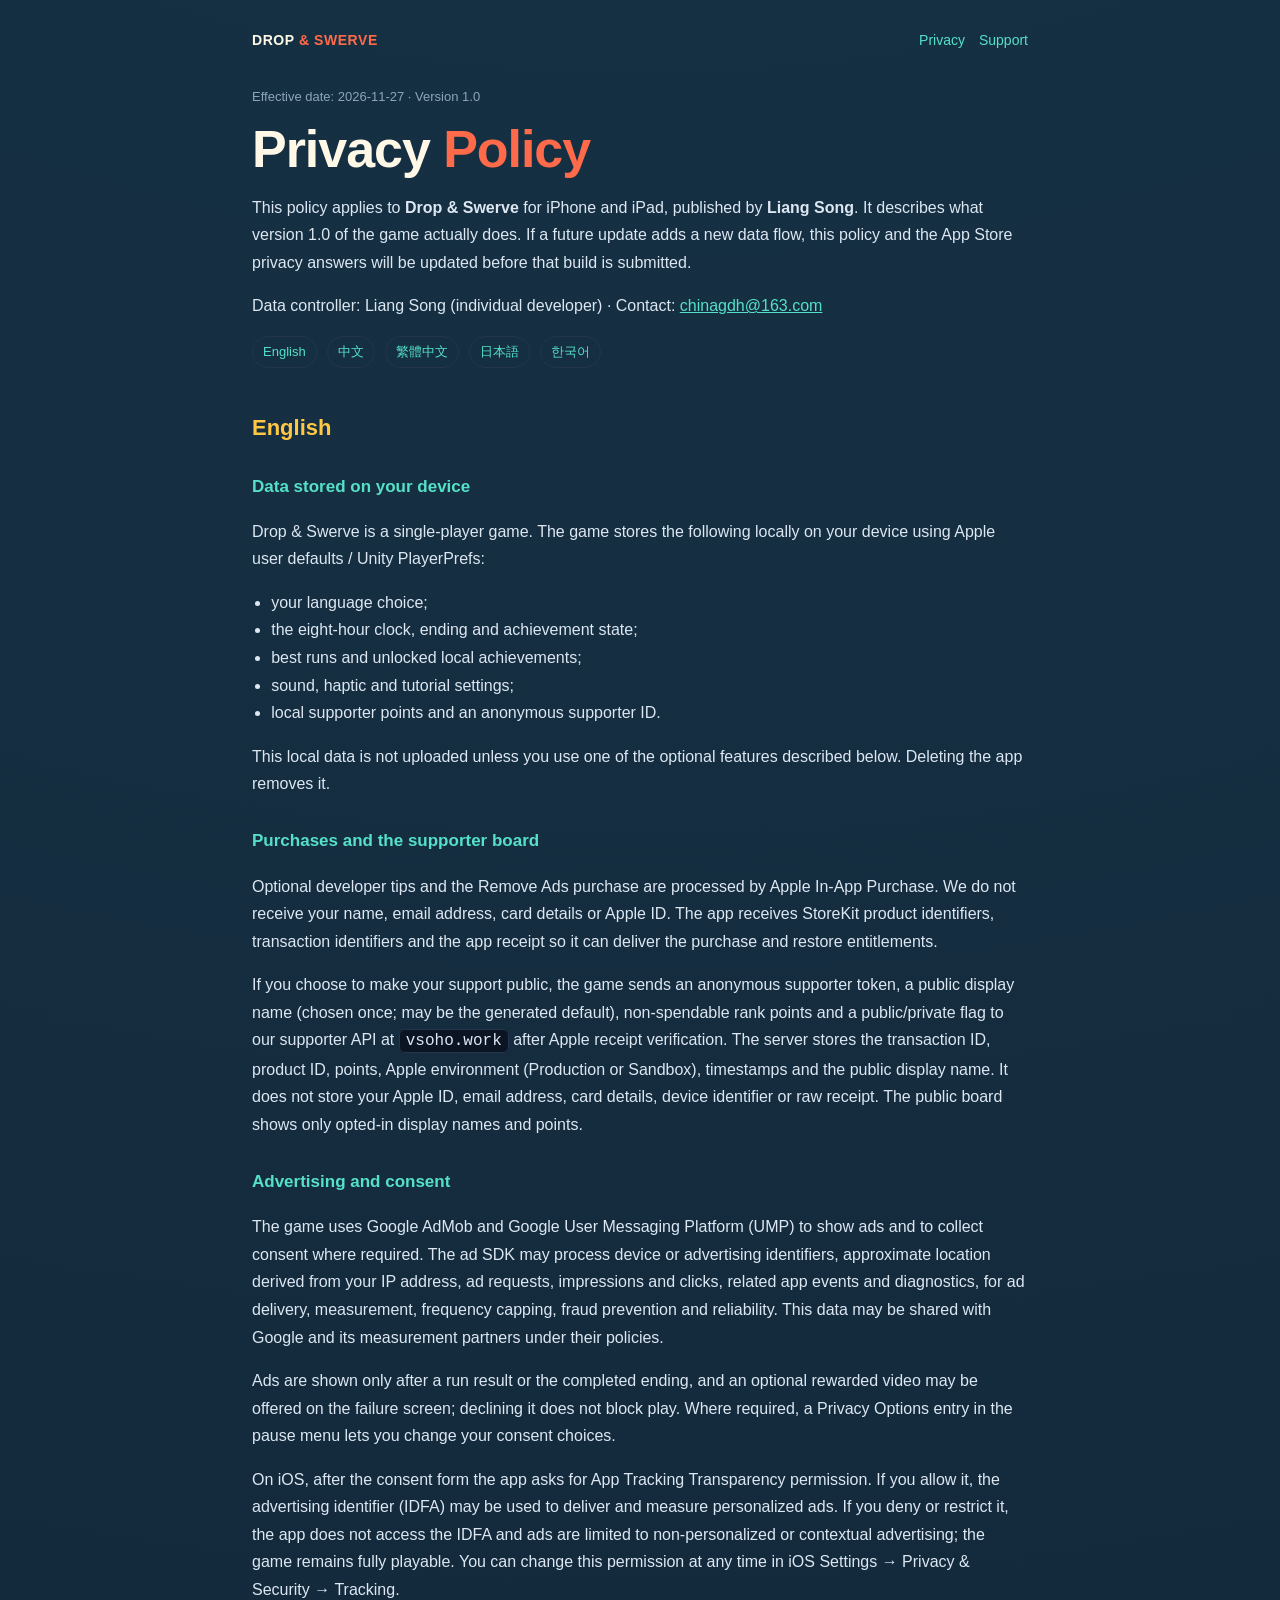
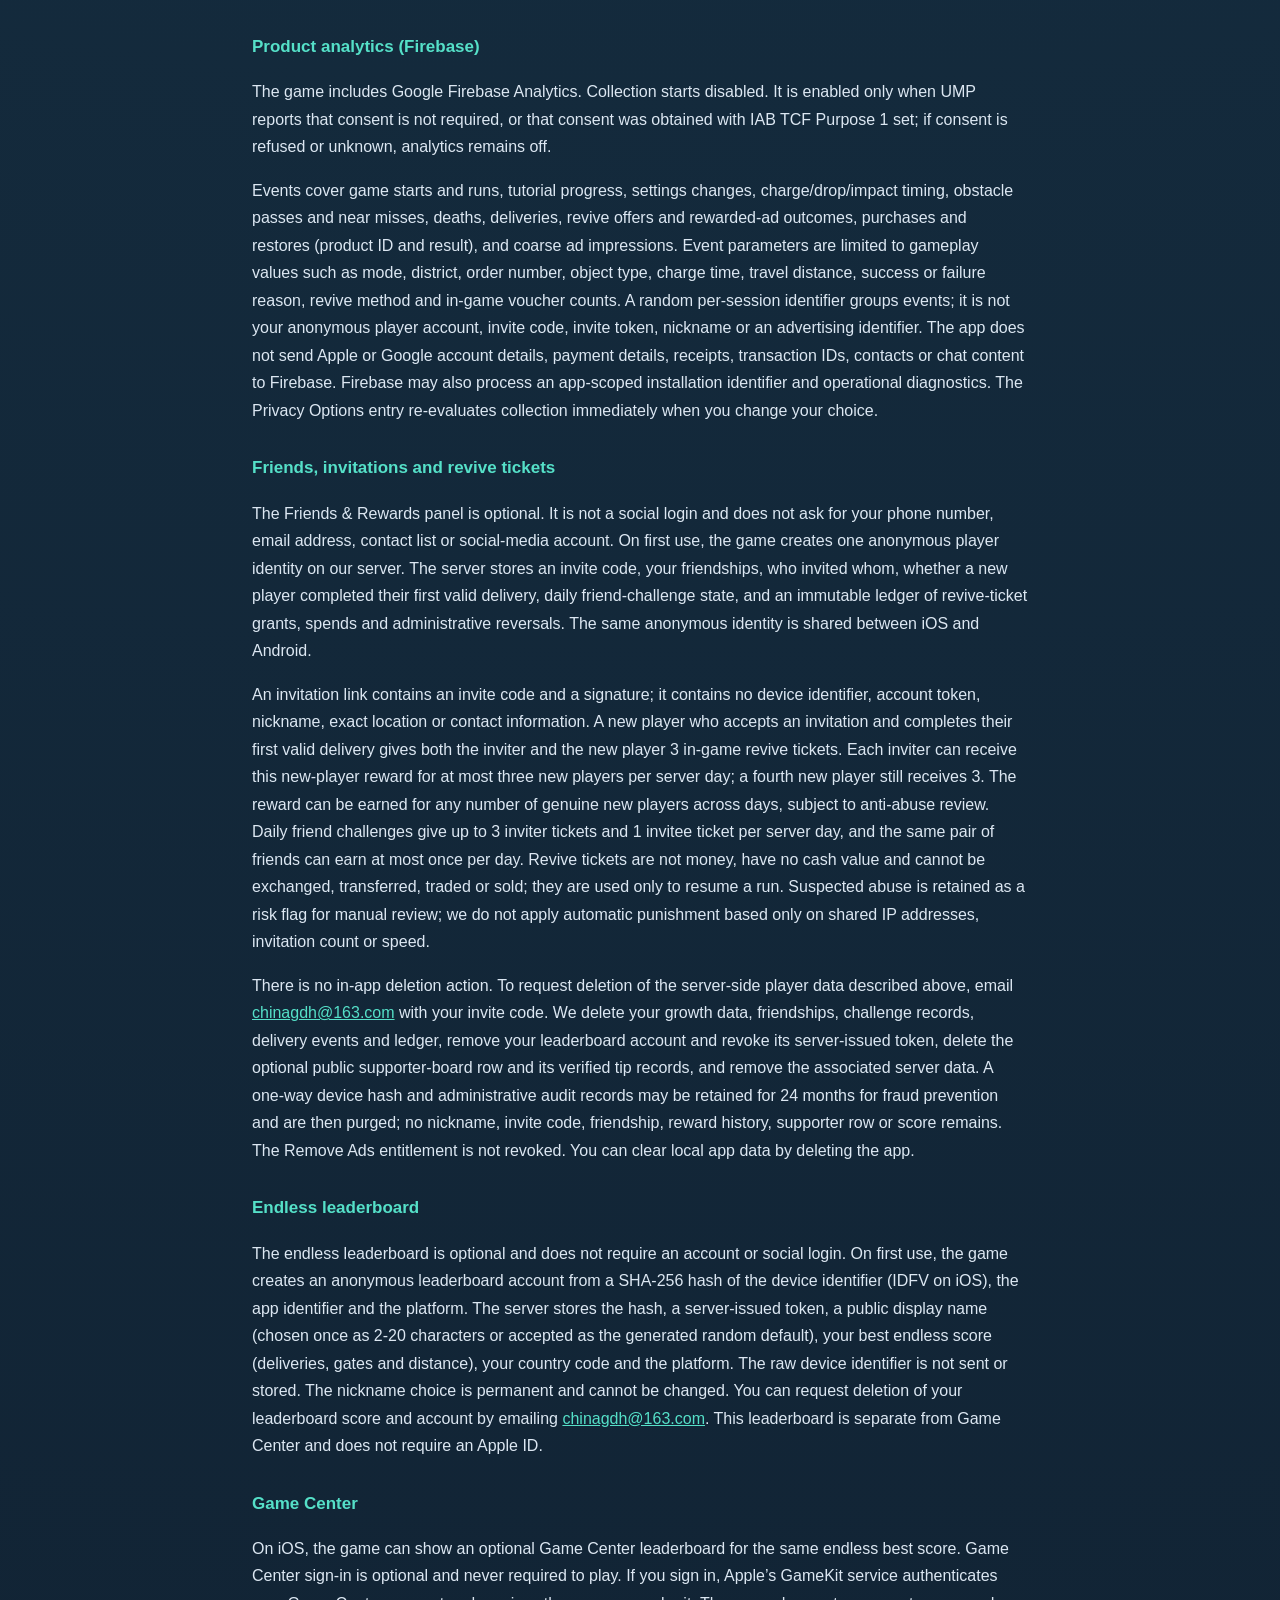
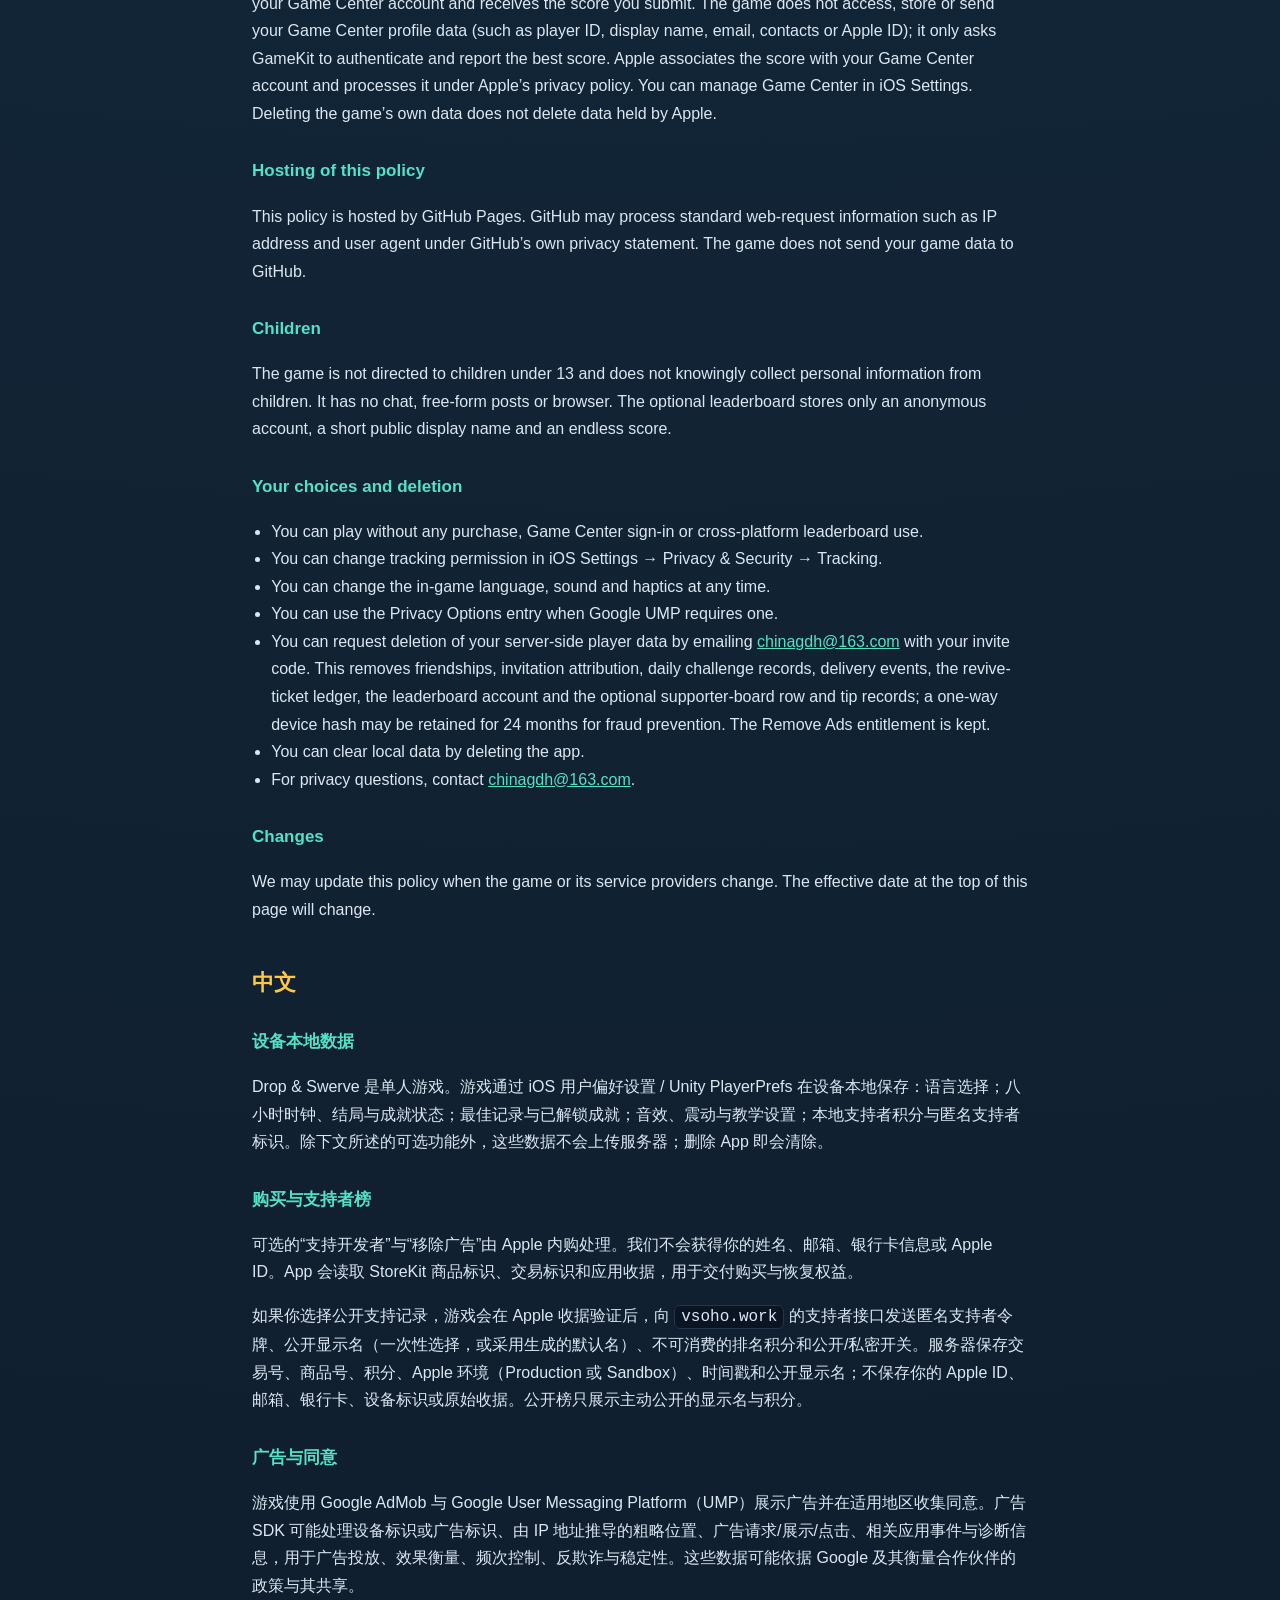
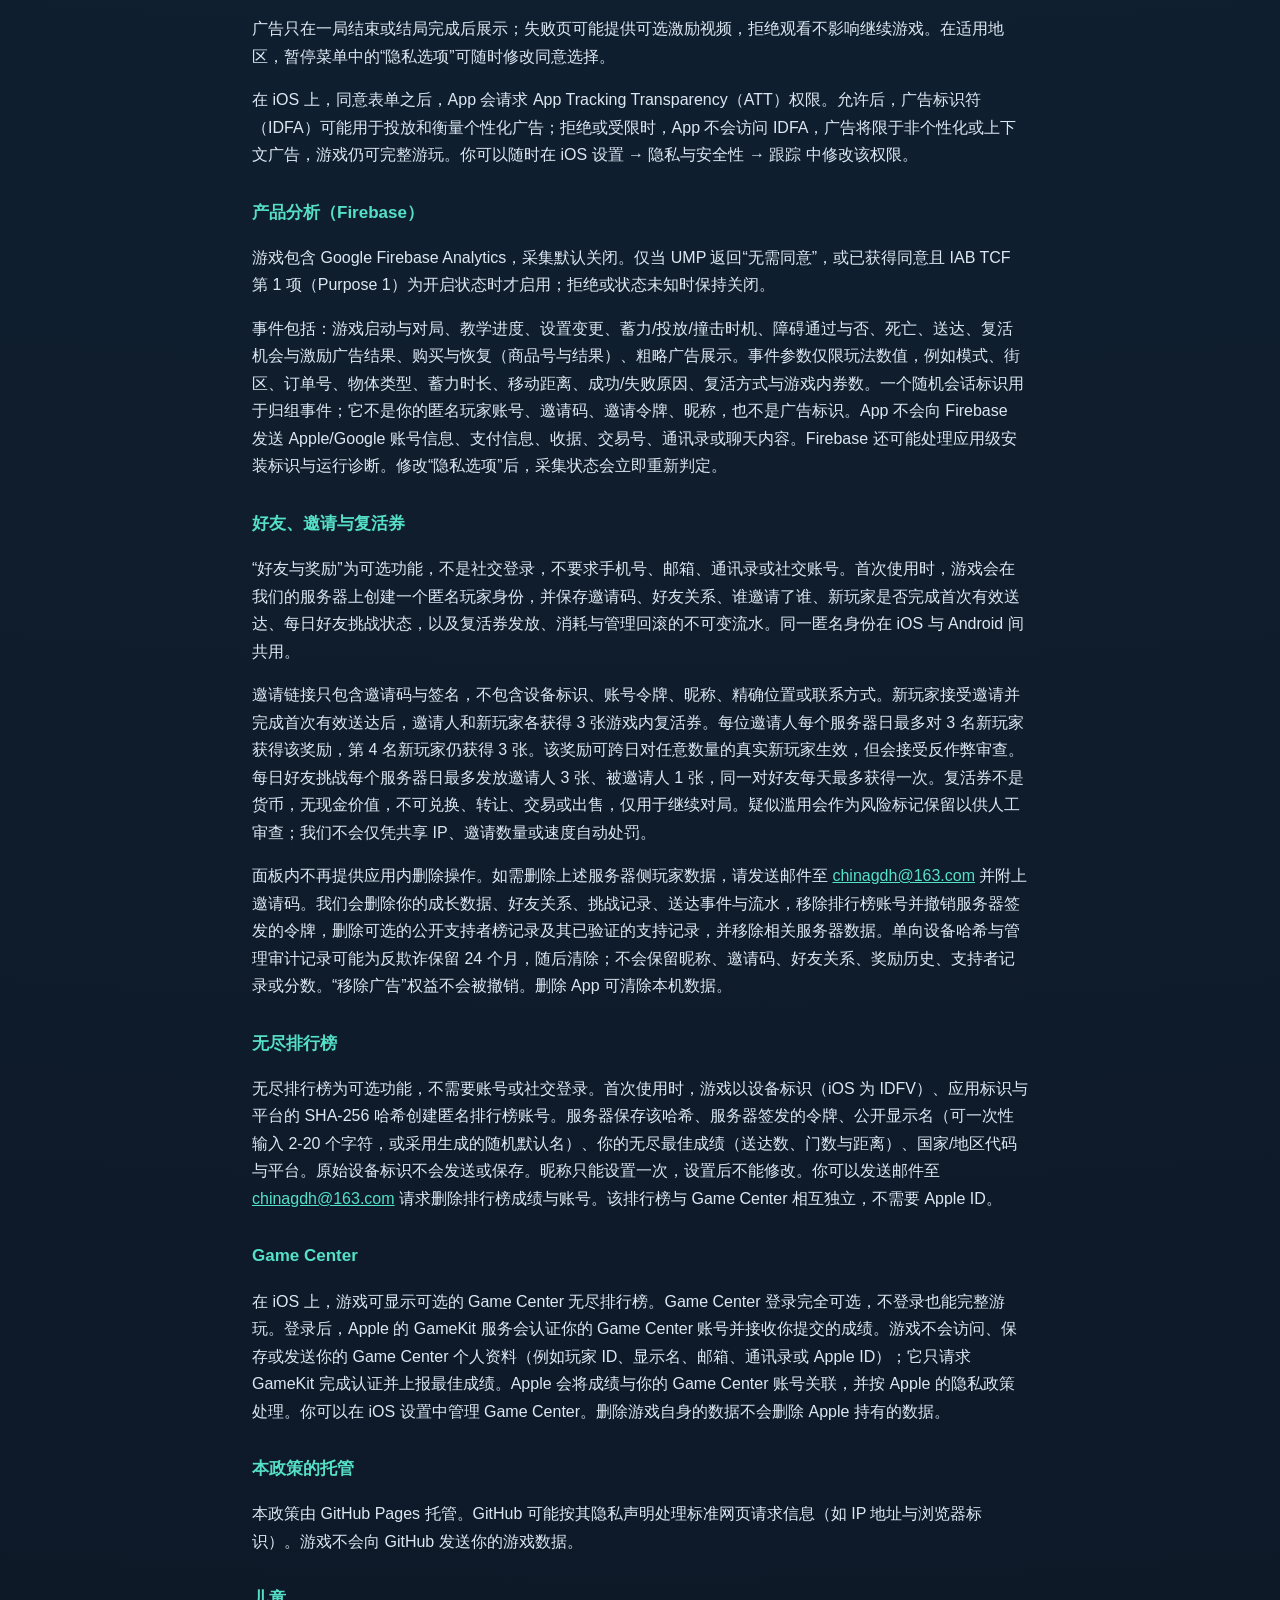
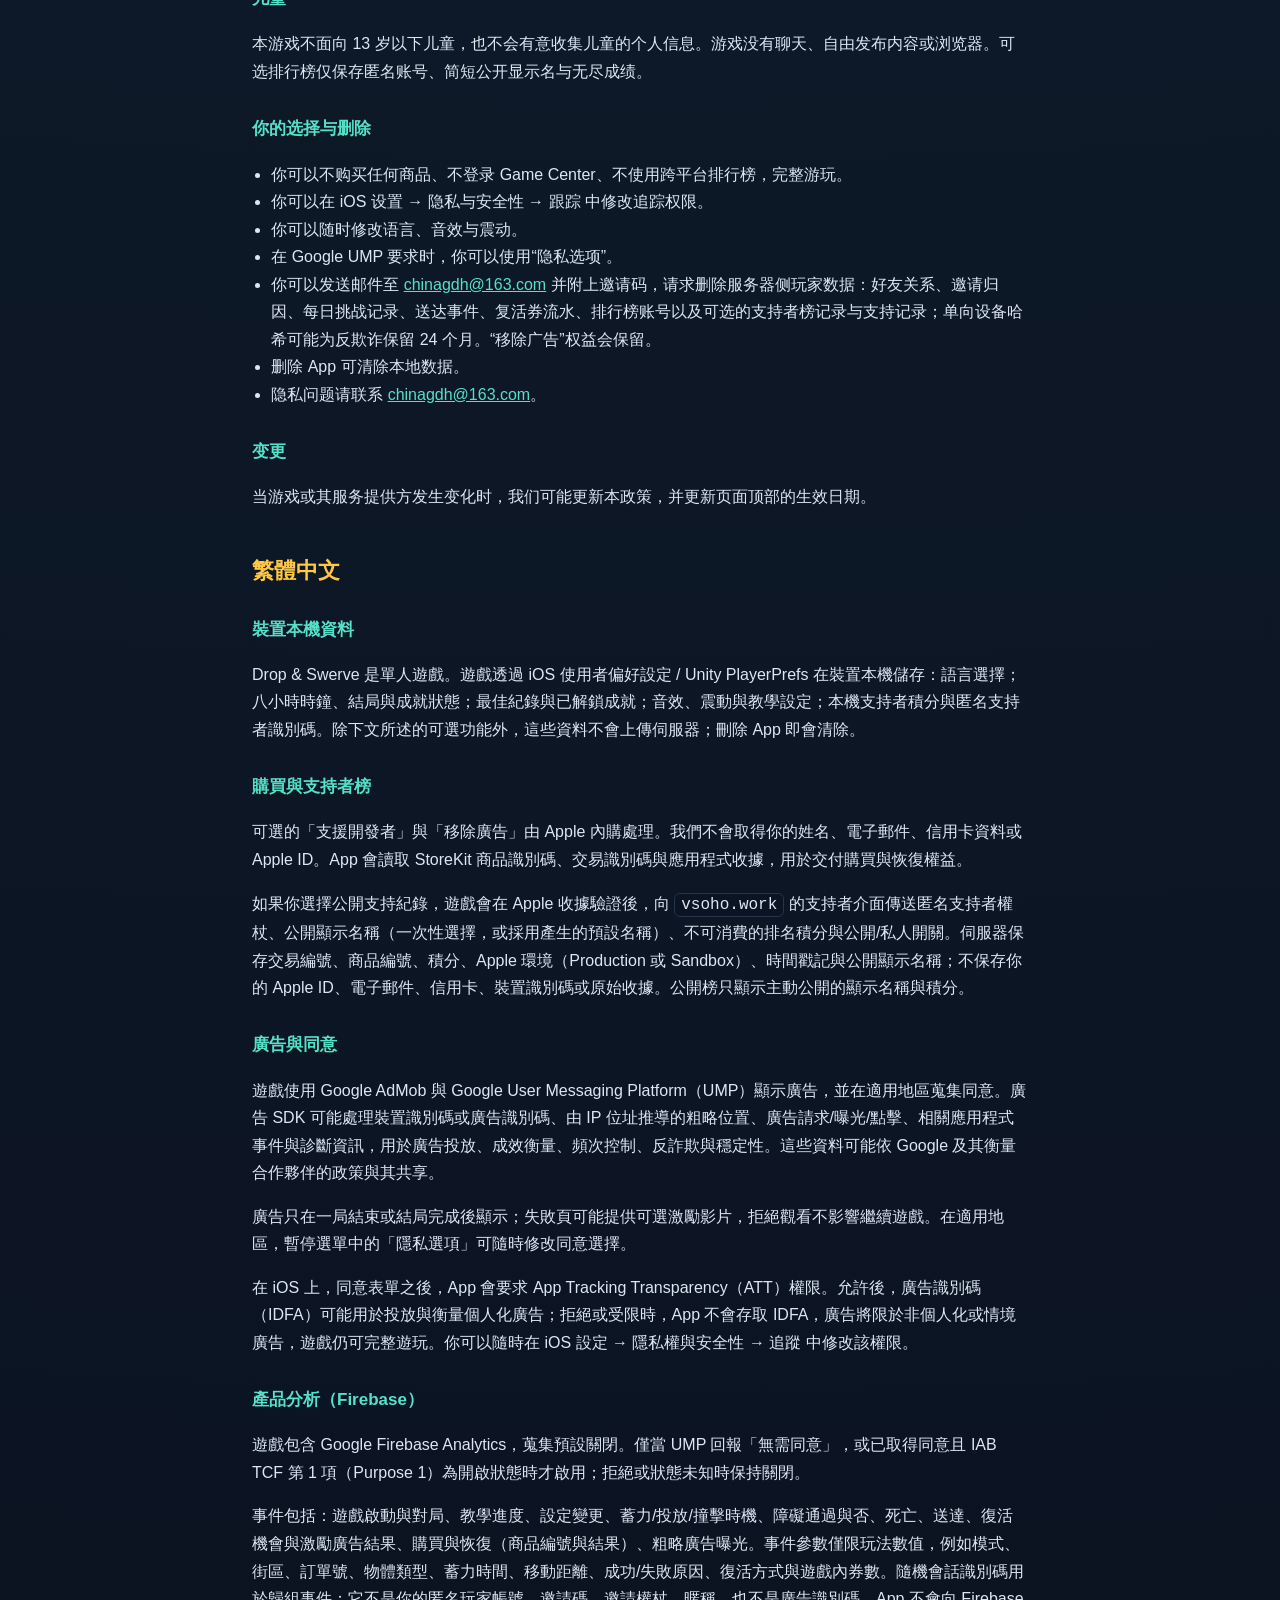
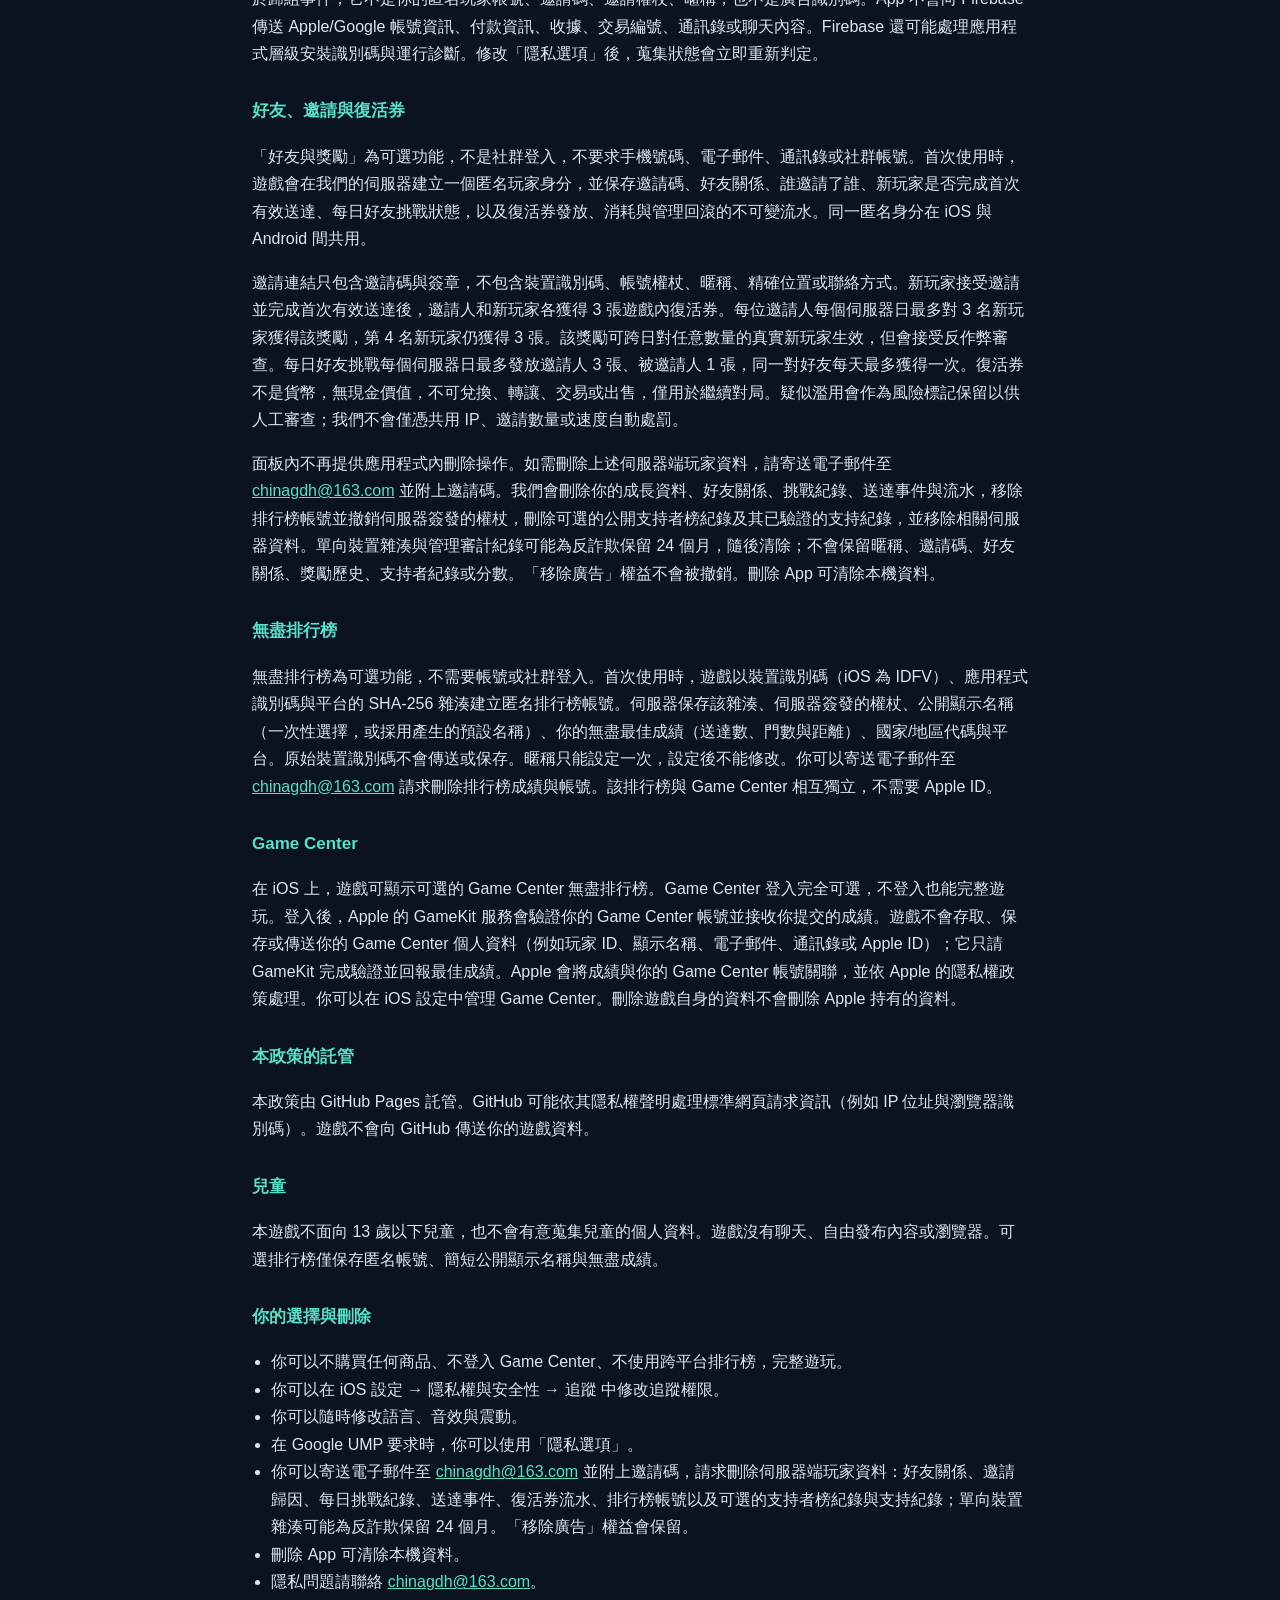
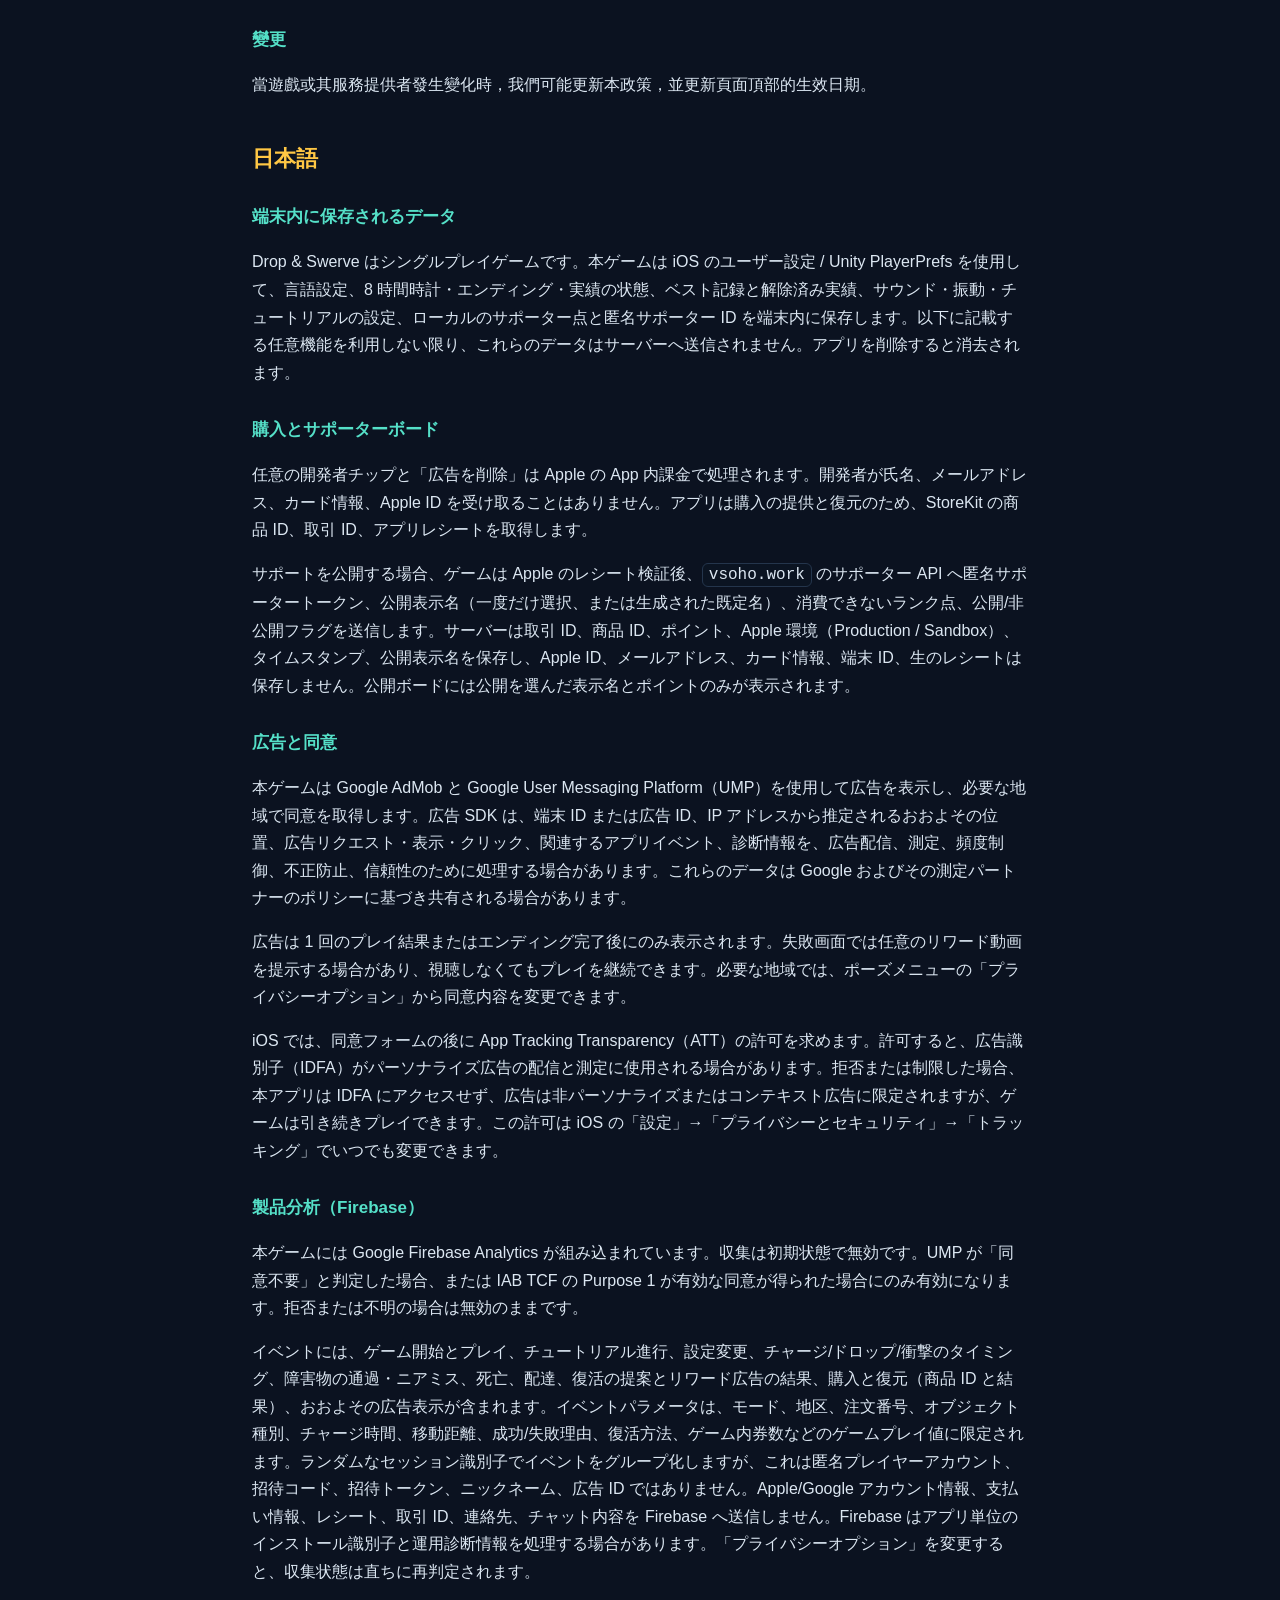
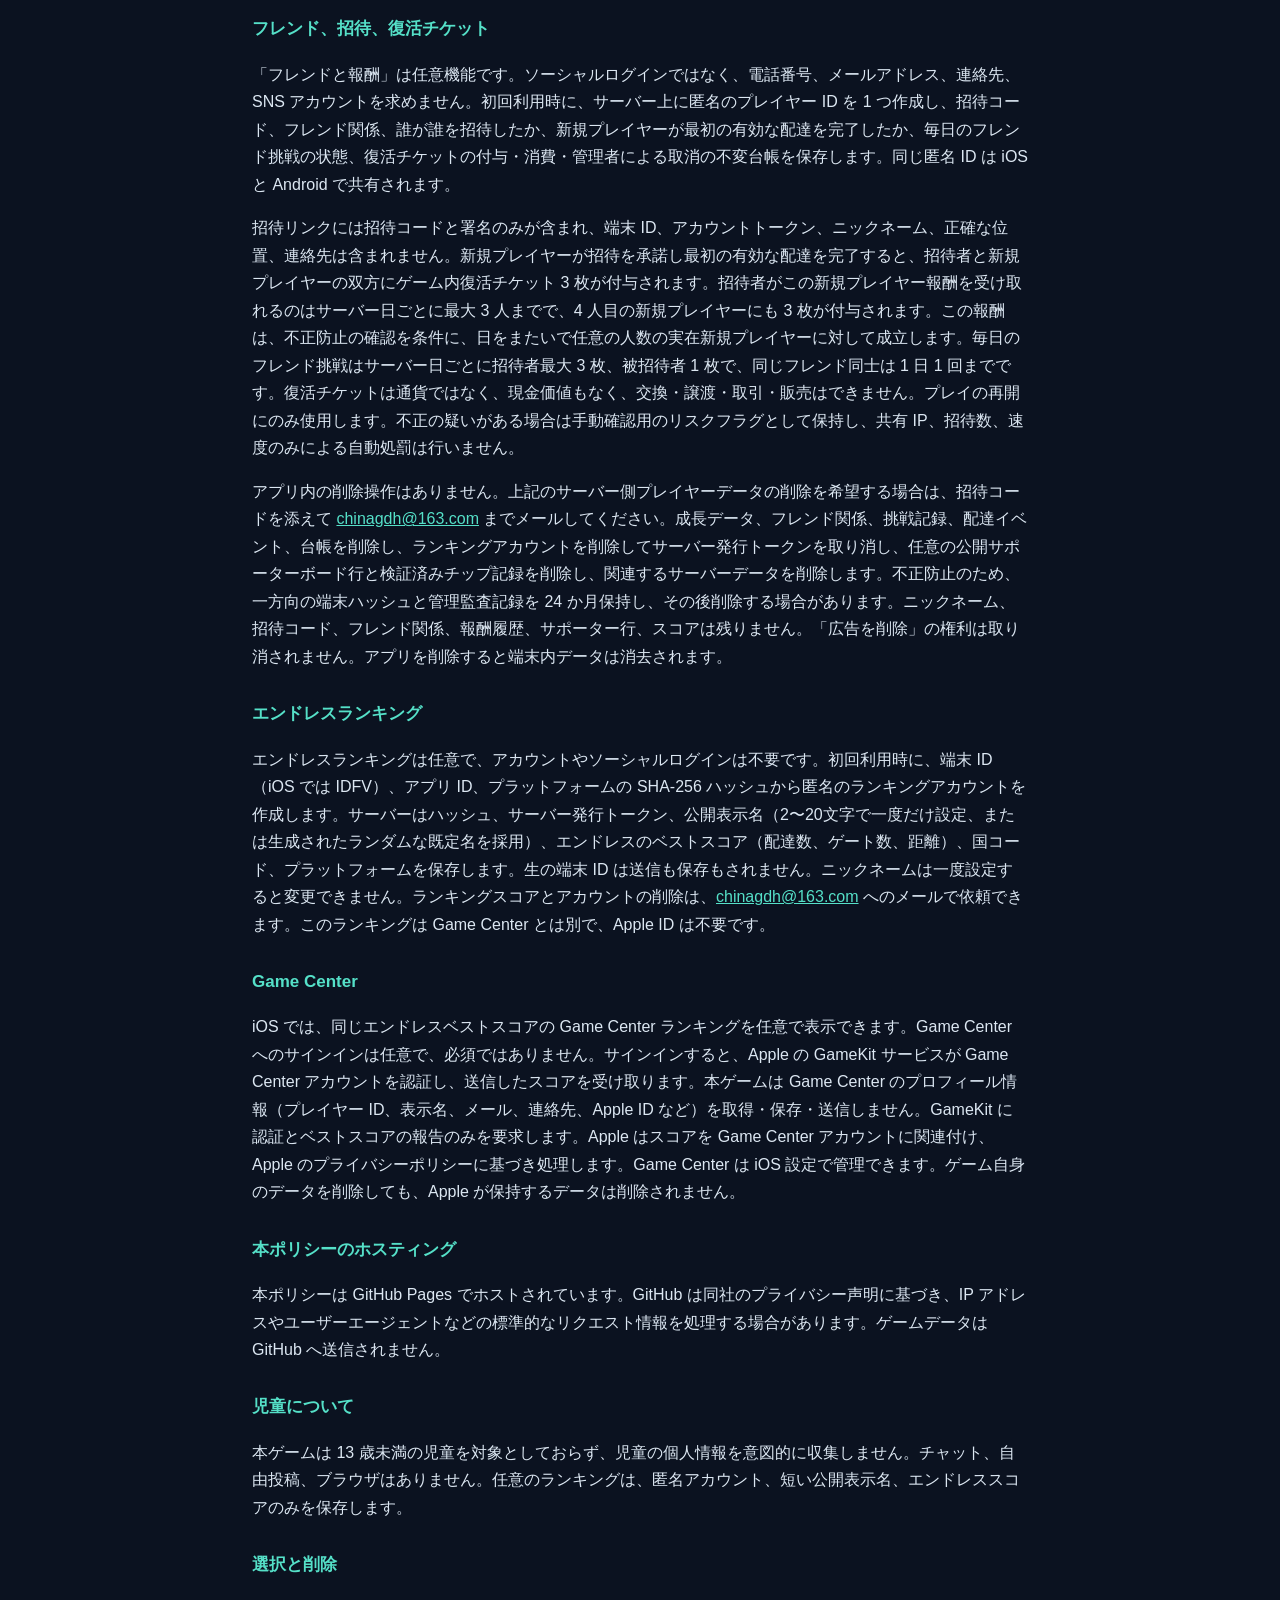
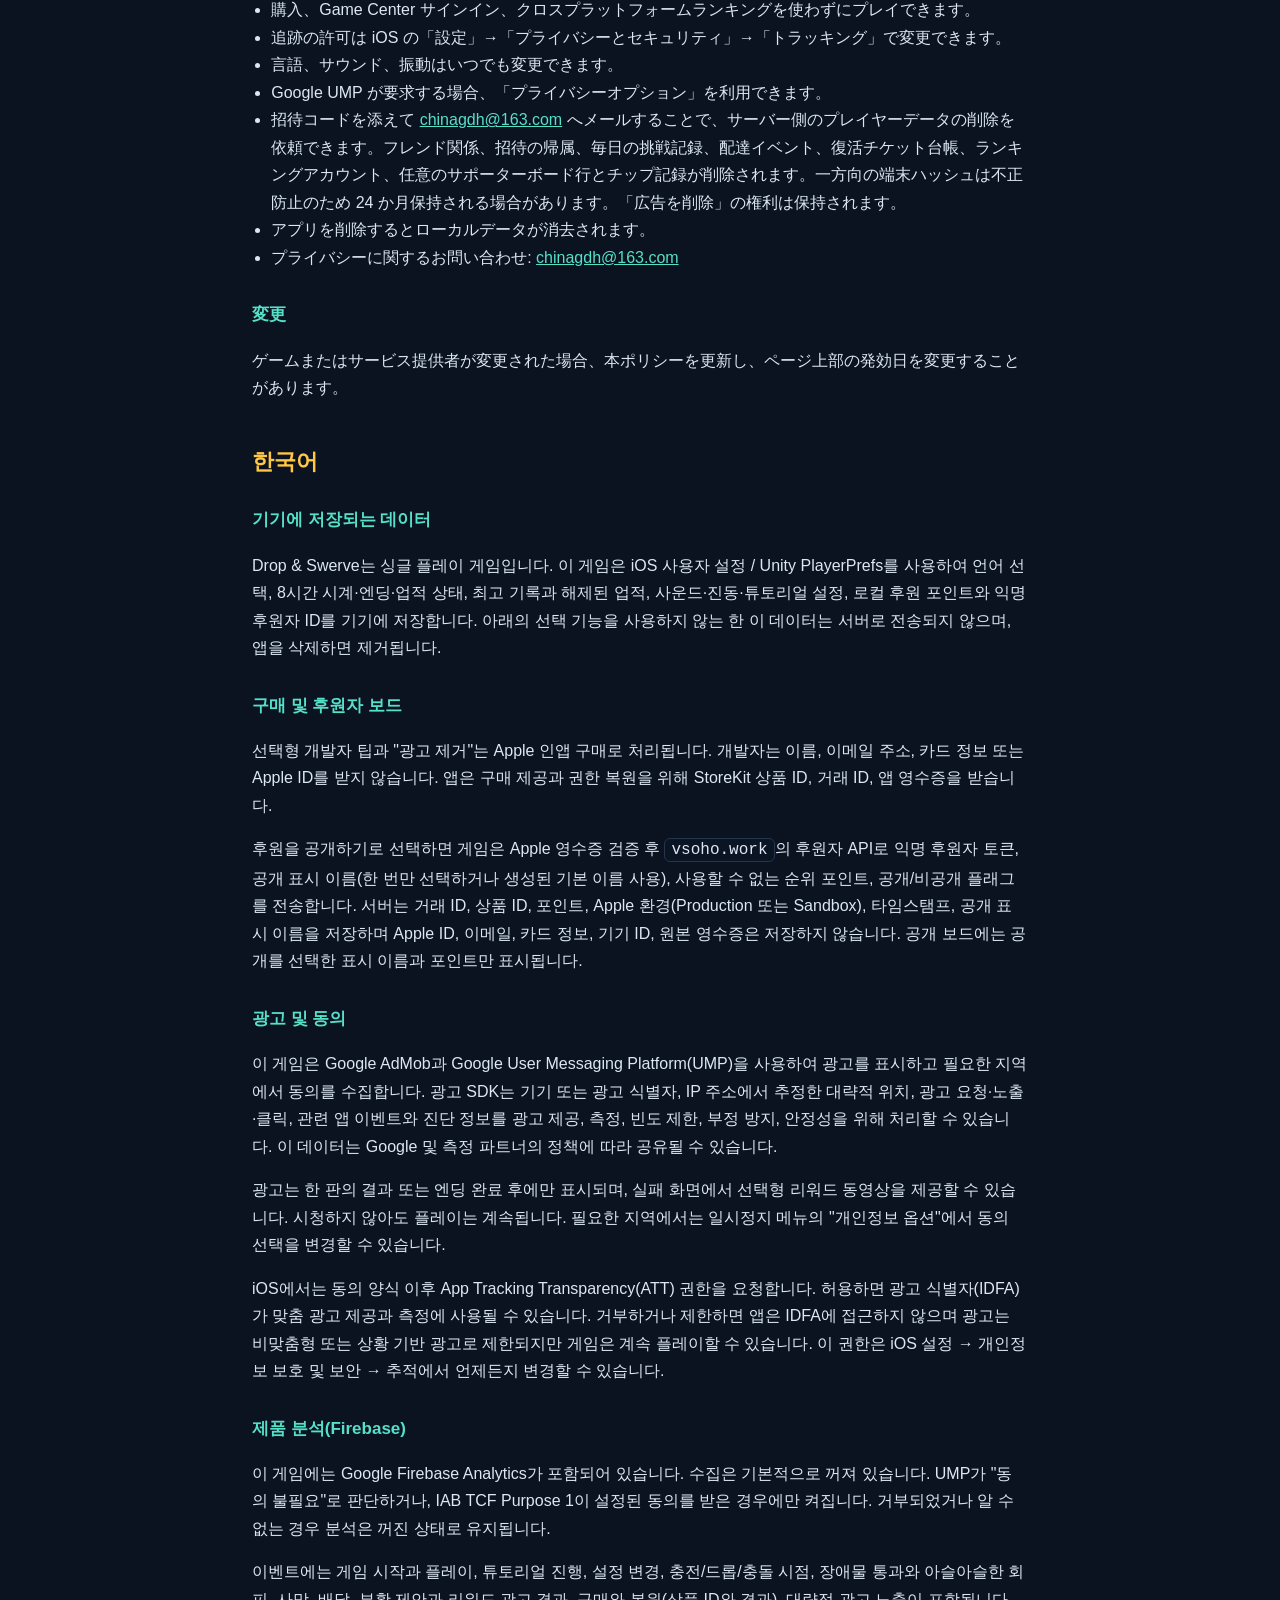
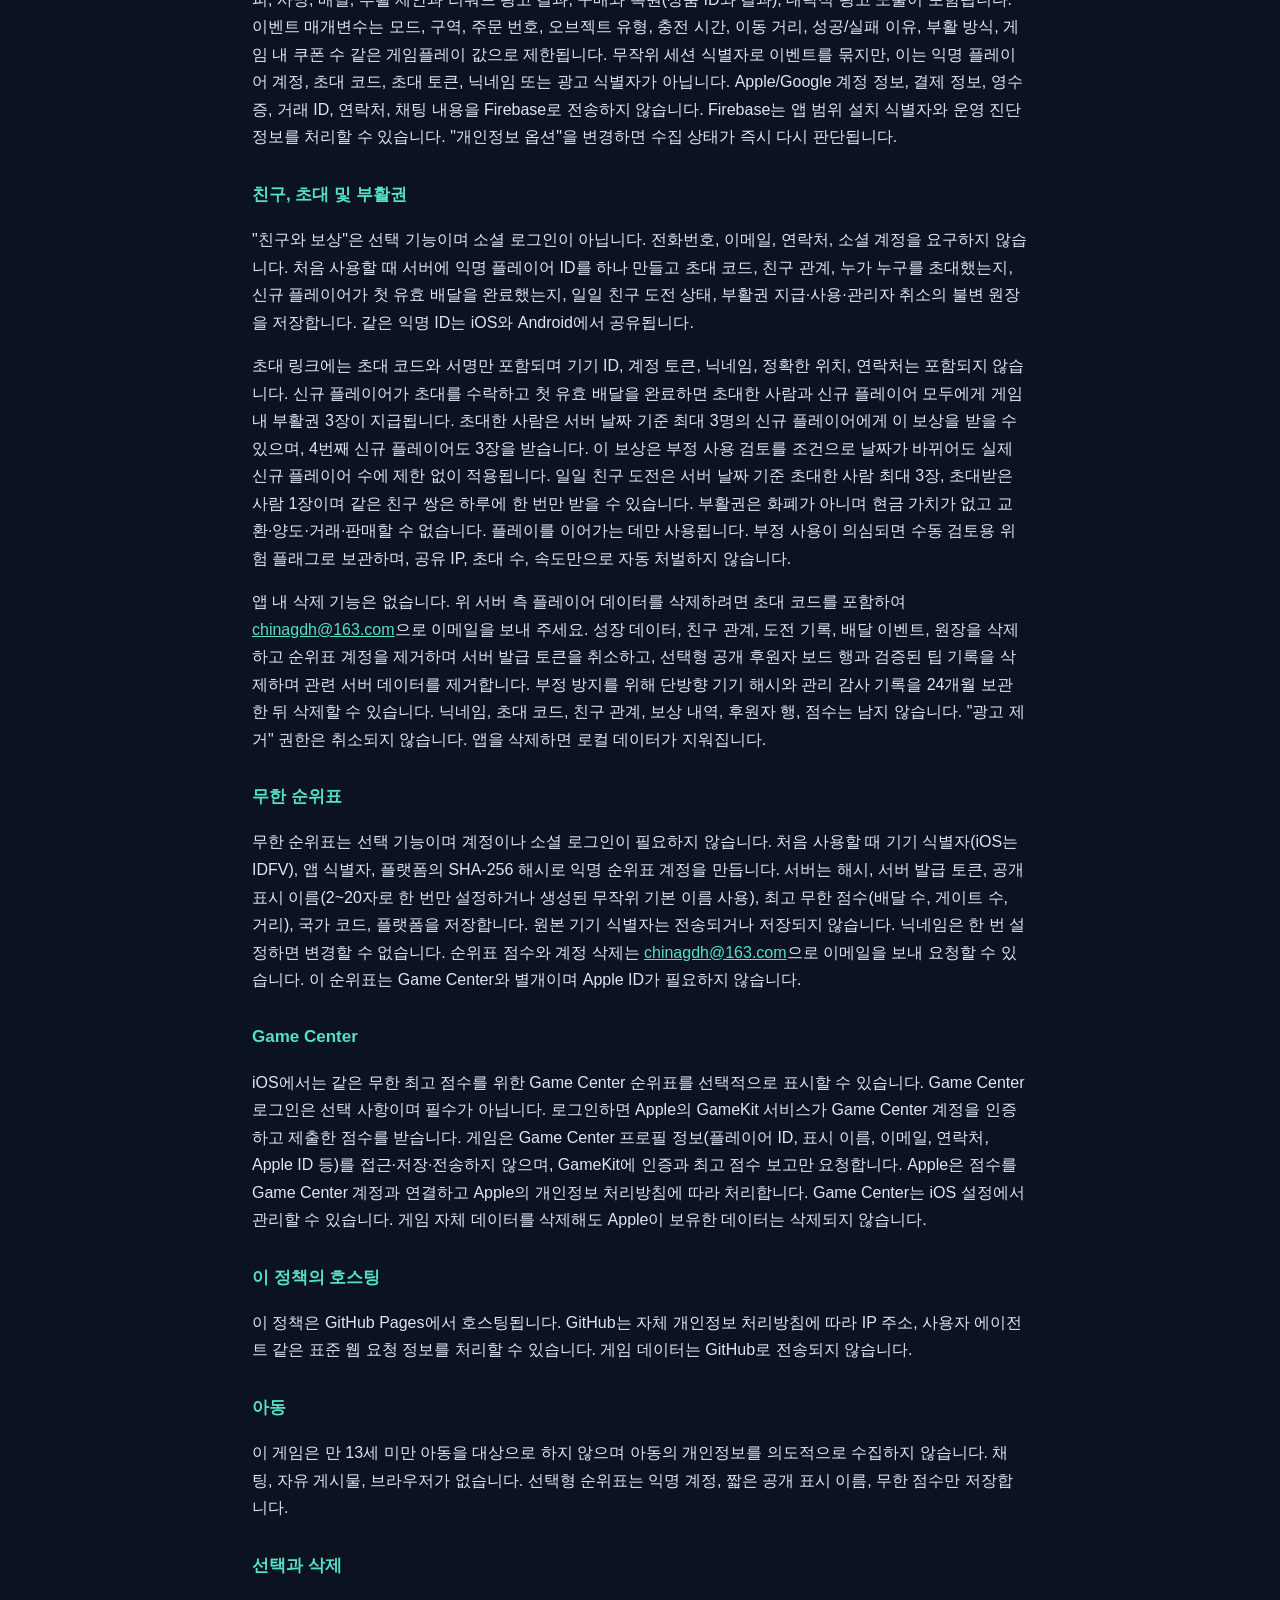
==== commit 146ce30d: "Update referral reward to 3/3 with daily inviter cap" ====
--- a/privacy.html
+++ b/privacy.html
@@ -43,7 +43,7 @@
 
 <h3>Friends, invitations and revive tickets</h3>
 <p>The Friends &amp; Rewards panel is optional. It is not a social login and does not ask for your phone number, email address, contact list or social-media account. On first use, the game creates one anonymous player identity on our server. The server stores an invite code, your friendships, who invited whom, whether a new player completed their first valid delivery, daily friend-challenge state, and an immutable ledger of revive-ticket grants, spends and administrative reversals. The same anonymous identity is shared between iOS and Android.</p>
-<p>An invitation link contains an invite code and a signature; it contains no device identifier, account token, nickname, exact location or contact information. A new player who accepts an invitation and completes their first valid delivery gives the inviter 3 in-game revive tickets and receives 1; this one-time reward can be earned for any number of genuine new players, subject to anti-abuse review. Daily friend challenges give up to 3 inviter tickets and 1 invitee ticket per server day, and the same pair of friends can earn at most once per day. Revive tickets are not money, have no cash value and cannot be exchanged, transferred, traded or sold; they are used only to resume a run. Suspected abuse is retained as a risk flag for manual review; we do not apply automatic punishment based only on shared IP addresses, invitation count or speed.</p>
+<p>An invitation link contains an invite code and a signature; it contains no device identifier, account token, nickname, exact location or contact information. A new player who accepts an invitation and completes their first valid delivery gives both the inviter and the new player 3 in-game revive tickets. Each inviter can receive this new-player reward for at most three new players per server day; a fourth new player still receives 3. The reward can be earned for any number of genuine new players across days, subject to anti-abuse review. Daily friend challenges give up to 3 inviter tickets and 1 invitee ticket per server day, and the same pair of friends can earn at most once per day. Revive tickets are not money, have no cash value and cannot be exchanged, transferred, traded or sold; they are used only to resume a run. Suspected abuse is retained as a risk flag for manual review; we do not apply automatic punishment based only on shared IP addresses, invitation count or speed.</p>
 <p>There is no in-app deletion action. To request deletion of the server-side player data described above, email <a href="mailto:chinagdh@163.com">chinagdh@163.com</a> with your invite code. We delete your growth data, friendships, challenge records, delivery events and ledger, remove your leaderboard account and revoke its server-issued token, delete the optional public supporter-board row and its verified tip records, and remove the associated server data. A one-way device hash and administrative audit records may be retained for 24 months for fraud prevention and are then purged; no nickname, invite code, friendship, reward history, supporter row or score remains. The Remove Ads entitlement is not revoked. You can clear local app data by deleting the app.</p>
 
 <h3>Endless leaderboard</h3>
@@ -91,7 +91,7 @@
 
 <h3>好友、邀请与复活券</h3>
 <p>“好友与奖励”为可选功能，不是社交登录，不要求手机号、邮箱、通讯录或社交账号。首次使用时，游戏会在我们的服务器上创建一个匿名玩家身份，并保存邀请码、好友关系、谁邀请了谁、新玩家是否完成首次有效送达、每日好友挑战状态，以及复活券发放、消耗与管理回滚的不可变流水。同一匿名身份在 iOS 与 Android 间共用。</p>
-<p>邀请链接只包含邀请码与签名，不包含设备标识、账号令牌、昵称、精确位置或联系方式。新玩家接受邀请并完成首次有效送达后，邀请人获得 3 张游戏内复活券，新玩家获得 1 张；该一次性奖励可对任意数量的真实新玩家生效，但会接受反作弊审查。每日好友挑战每个服务器日最多发放邀请人 3 张、被邀请人 1 张，同一对好友每天最多获得一次。复活券不是货币，无现金价值，不可兑换、转让、交易或出售，仅用于继续对局。疑似滥用会作为风险标记保留以供人工审查；我们不会仅凭共享 IP、邀请数量或速度自动处罚。</p>
+<p>邀请链接只包含邀请码与签名，不包含设备标识、账号令牌、昵称、精确位置或联系方式。新玩家接受邀请并完成首次有效送达后，邀请人和新玩家各获得 3 张游戏内复活券。每位邀请人每个服务器日最多对 3 名新玩家获得该奖励，第 4 名新玩家仍获得 3 张。该奖励可跨日对任意数量的真实新玩家生效，但会接受反作弊审查。每日好友挑战每个服务器日最多发放邀请人 3 张、被邀请人 1 张，同一对好友每天最多获得一次。复活券不是货币，无现金价值，不可兑换、转让、交易或出售，仅用于继续对局。疑似滥用会作为风险标记保留以供人工审查；我们不会仅凭共享 IP、邀请数量或速度自动处罚。</p>
 <p>面板内不再提供应用内删除操作。如需删除上述服务器侧玩家数据，请发送邮件至 <a href="mailto:chinagdh@163.com">chinagdh@163.com</a> 并附上邀请码。我们会删除你的成长数据、好友关系、挑战记录、送达事件与流水，移除排行榜账号并撤销服务器签发的令牌，删除可选的公开支持者榜记录及其已验证的支持记录，并移除相关服务器数据。单向设备哈希与管理审计记录可能为反欺诈保留 24 个月，随后清除；不会保留昵称、邀请码、好友关系、奖励历史、支持者记录或分数。“移除广告”权益不会被撤销。删除 App 可清除本机数据。</p>
 
 <h3>无尽排行榜</h3>
@@ -139,7 +139,7 @@
 
 <h3>好友、邀請與復活券</h3>
 <p>「好友與獎勵」為可選功能，不是社群登入，不要求手機號碼、電子郵件、通訊錄或社群帳號。首次使用時，遊戲會在我們的伺服器建立一個匿名玩家身分，並保存邀請碼、好友關係、誰邀請了誰、新玩家是否完成首次有效送達、每日好友挑戰狀態，以及復活券發放、消耗與管理回滾的不可變流水。同一匿名身分在 iOS 與 Android 間共用。</p>
-<p>邀請連結只包含邀請碼與簽章，不包含裝置識別碼、帳號權杖、暱稱、精確位置或聯絡方式。新玩家接受邀請並完成首次有效送達後，邀請人獲得 3 張遊戲內復活券，新玩家獲得 1 張；該一次性獎勵可對任意數量的真實新玩家生效，但會接受反作弊審查。每日好友挑戰每個伺服器日最多發放邀請人 3 張、被邀請人 1 張，同一對好友每天最多獲得一次。復活券不是貨幣，無現金價值，不可兌換、轉讓、交易或出售，僅用於繼續對局。疑似濫用會作為風險標記保留以供人工審查；我們不會僅憑共用 IP、邀請數量或速度自動處罰。</p>
+<p>邀請連結只包含邀請碼與簽章，不包含裝置識別碼、帳號權杖、暱稱、精確位置或聯絡方式。新玩家接受邀請並完成首次有效送達後，邀請人和新玩家各獲得 3 張遊戲內復活券。每位邀請人每個伺服器日最多對 3 名新玩家獲得該獎勵，第 4 名新玩家仍獲得 3 張。該獎勵可跨日對任意數量的真實新玩家生效，但會接受反作弊審查。每日好友挑戰每個伺服器日最多發放邀請人 3 張、被邀請人 1 張，同一對好友每天最多獲得一次。復活券不是貨幣，無現金價值，不可兌換、轉讓、交易或出售，僅用於繼續對局。疑似濫用會作為風險標記保留以供人工審查；我們不會僅憑共用 IP、邀請數量或速度自動處罰。</p>
 <p>面板內不再提供應用程式內刪除操作。如需刪除上述伺服器端玩家資料，請寄送電子郵件至 <a href="mailto:chinagdh@163.com">chinagdh@163.com</a> 並附上邀請碼。我們會刪除你的成長資料、好友關係、挑戰紀錄、送達事件與流水，移除排行榜帳號並撤銷伺服器簽發的權杖，刪除可選的公開支持者榜紀錄及其已驗證的支持紀錄，並移除相關伺服器資料。單向裝置雜湊與管理審計紀錄可能為反詐欺保留 24 個月，隨後清除；不會保留暱稱、邀請碼、好友關係、獎勵歷史、支持者紀錄或分數。「移除廣告」權益不會被撤銷。刪除 App 可清除本機資料。</p>
 
 <h3>無盡排行榜</h3>
@@ -187,7 +187,7 @@
 
 <h3>フレンド、招待、復活チケット</h3>
 <p>「フレンドと報酬」は任意機能です。ソーシャルログインではなく、電話番号、メールアドレス、連絡先、SNS アカウントを求めません。初回利用時に、サーバー上に匿名のプレイヤー ID を 1 つ作成し、招待コード、フレンド関係、誰が誰を招待したか、新規プレイヤーが最初の有効な配達を完了したか、毎日のフレンド挑戦の状態、復活チケットの付与・消費・管理者による取消の不変台帳を保存します。同じ匿名 ID は iOS と Android で共有されます。</p>
-<p>招待リンクには招待コードと署名のみが含まれ、端末 ID、アカウントトークン、ニックネーム、正確な位置、連絡先は含まれません。新規プレイヤーが招待を承諾し最初の有効な配達を完了すると、招待者にゲーム内復活チケット 3 枚、新規プレイヤーに 1 枚が付与されます。この一度限りの報酬は、不正防止の確認を条件に、任意の人数の実在新規プレイヤーに対して成立します。毎日のフレンド挑戦はサーバー日ごとに招待者最大 3 枚、被招待者 1 枚で、同じフレンド同士は 1 日 1 回までです。復活チケットは通貨ではなく、現金価値もなく、交換・譲渡・取引・販売はできません。プレイの再開にのみ使用します。不正の疑いがある場合は手動確認用のリスクフラグとして保持し、共有 IP、招待数、速度のみによる自動処罰は行いません。</p>
+<p>招待リンクには招待コードと署名のみが含まれ、端末 ID、アカウントトークン、ニックネーム、正確な位置、連絡先は含まれません。新規プレイヤーが招待を承諾し最初の有効な配達を完了すると、招待者と新規プレイヤーの双方にゲーム内復活チケット 3 枚が付与されます。招待者がこの新規プレイヤー報酬を受け取れるのはサーバー日ごとに最大 3 人までで、4 人目の新規プレイヤーにも 3 枚が付与されます。この報酬は、不正防止の確認を条件に、日をまたいで任意の人数の実在新規プレイヤーに対して成立します。毎日のフレンド挑戦はサーバー日ごとに招待者最大 3 枚、被招待者 1 枚で、同じフレンド同士は 1 日 1 回までです。復活チケットは通貨ではなく、現金価値もなく、交換・譲渡・取引・販売はできません。プレイの再開にのみ使用します。不正の疑いがある場合は手動確認用のリスクフラグとして保持し、共有 IP、招待数、速度のみによる自動処罰は行いません。</p>
 <p>アプリ内の削除操作はありません。上記のサーバー側プレイヤーデータの削除を希望する場合は、招待コードを添えて <a href="mailto:chinagdh@163.com">chinagdh@163.com</a> までメールしてください。成長データ、フレンド関係、挑戦記録、配達イベント、台帳を削除し、ランキングアカウントを削除してサーバー発行トークンを取り消し、任意の公開サポーターボード行と検証済みチップ記録を削除し、関連するサーバーデータを削除します。不正防止のため、一方向の端末ハッシュと管理監査記録を 24 か月保持し、その後削除する場合があります。ニックネーム、招待コード、フレンド関係、報酬履歴、サポーター行、スコアは残りません。「広告を削除」の権利は取り消されません。アプリを削除すると端末内データは消去されます。</p>
 
 <h3>エンドレスランキング</h3>
@@ -235,7 +235,7 @@
 
 <h3>친구, 초대 및 부활권</h3>
 <p>"친구와 보상"은 선택 기능이며 소셜 로그인이 아닙니다. 전화번호, 이메일, 연락처, 소셜 계정을 요구하지 않습니다. 처음 사용할 때 서버에 익명 플레이어 ID를 하나 만들고 초대 코드, 친구 관계, 누가 누구를 초대했는지, 신규 플레이어가 첫 유효 배달을 완료했는지, 일일 친구 도전 상태, 부활권 지급·사용·관리자 취소의 불변 원장을 저장합니다. 같은 익명 ID는 iOS와 Android에서 공유됩니다.</p>
-<p>초대 링크에는 초대 코드와 서명만 포함되며 기기 ID, 계정 토큰, 닉네임, 정확한 위치, 연락처는 포함되지 않습니다. 신규 플레이어가 초대를 수락하고 첫 유효 배달을 완료하면 초대한 사람에게 게임 내 부활권 3장, 신규 플레이어에게 1장이 지급됩니다. 이 일회성 보상은 부정 사용 검토를 조건으로 실제 신규 플레이어 수에 제한 없이 적용됩니다. 일일 친구 도전은 서버 날짜 기준 초대한 사람 최대 3장, 초대받은 사람 1장이며 같은 친구 쌍은 하루에 한 번만 받을 수 있습니다. 부활권은 화폐가 아니며 현금 가치가 없고 교환·양도·거래·판매할 수 없습니다. 플레이를 이어가는 데만 사용됩니다. 부정 사용이 의심되면 수동 검토용 위험 플래그로 보관하며, 공유 IP, 초대 수, 속도만으로 자동 처벌하지 않습니다.</p>
+<p>초대 링크에는 초대 코드와 서명만 포함되며 기기 ID, 계정 토큰, 닉네임, 정확한 위치, 연락처는 포함되지 않습니다. 신규 플레이어가 초대를 수락하고 첫 유효 배달을 완료하면 초대한 사람과 신규 플레이어 모두에게 게임 내 부활권 3장이 지급됩니다. 초대한 사람은 서버 날짜 기준 최대 3명의 신규 플레이어에게 이 보상을 받을 수 있으며, 4번째 신규 플레이어도 3장을 받습니다. 이 보상은 부정 사용 검토를 조건으로 날짜가 바뀌어도 실제 신규 플레이어 수에 제한 없이 적용됩니다. 일일 친구 도전은 서버 날짜 기준 초대한 사람 최대 3장, 초대받은 사람 1장이며 같은 친구 쌍은 하루에 한 번만 받을 수 있습니다. 부활권은 화폐가 아니며 현금 가치가 없고 교환·양도·거래·판매할 수 없습니다. 플레이를 이어가는 데만 사용됩니다. 부정 사용이 의심되면 수동 검토용 위험 플래그로 보관하며, 공유 IP, 초대 수, 속도만으로 자동 처벌하지 않습니다.</p>
 <p>앱 내 삭제 기능은 없습니다. 위 서버 측 플레이어 데이터를 삭제하려면 초대 코드를 포함하여 <a href="mailto:chinagdh@163.com">chinagdh@163.com</a>으로 이메일을 보내 주세요. 성장 데이터, 친구 관계, 도전 기록, 배달 이벤트, 원장을 삭제하고 순위표 계정을 제거하며 서버 발급 토큰을 취소하고, 선택형 공개 후원자 보드 행과 검증된 팁 기록을 삭제하며 관련 서버 데이터를 제거합니다. 부정 방지를 위해 단방향 기기 해시와 관리 감사 기록을 24개월 보관한 뒤 삭제할 수 있습니다. 닉네임, 초대 코드, 친구 관계, 보상 내역, 후원자 행, 점수는 남지 않습니다. "광고 제거" 권한은 취소되지 않습니다. 앱을 삭제하면 로컬 데이터가 지워집니다.</p>
 
 <h3>무한 순위표</h3>
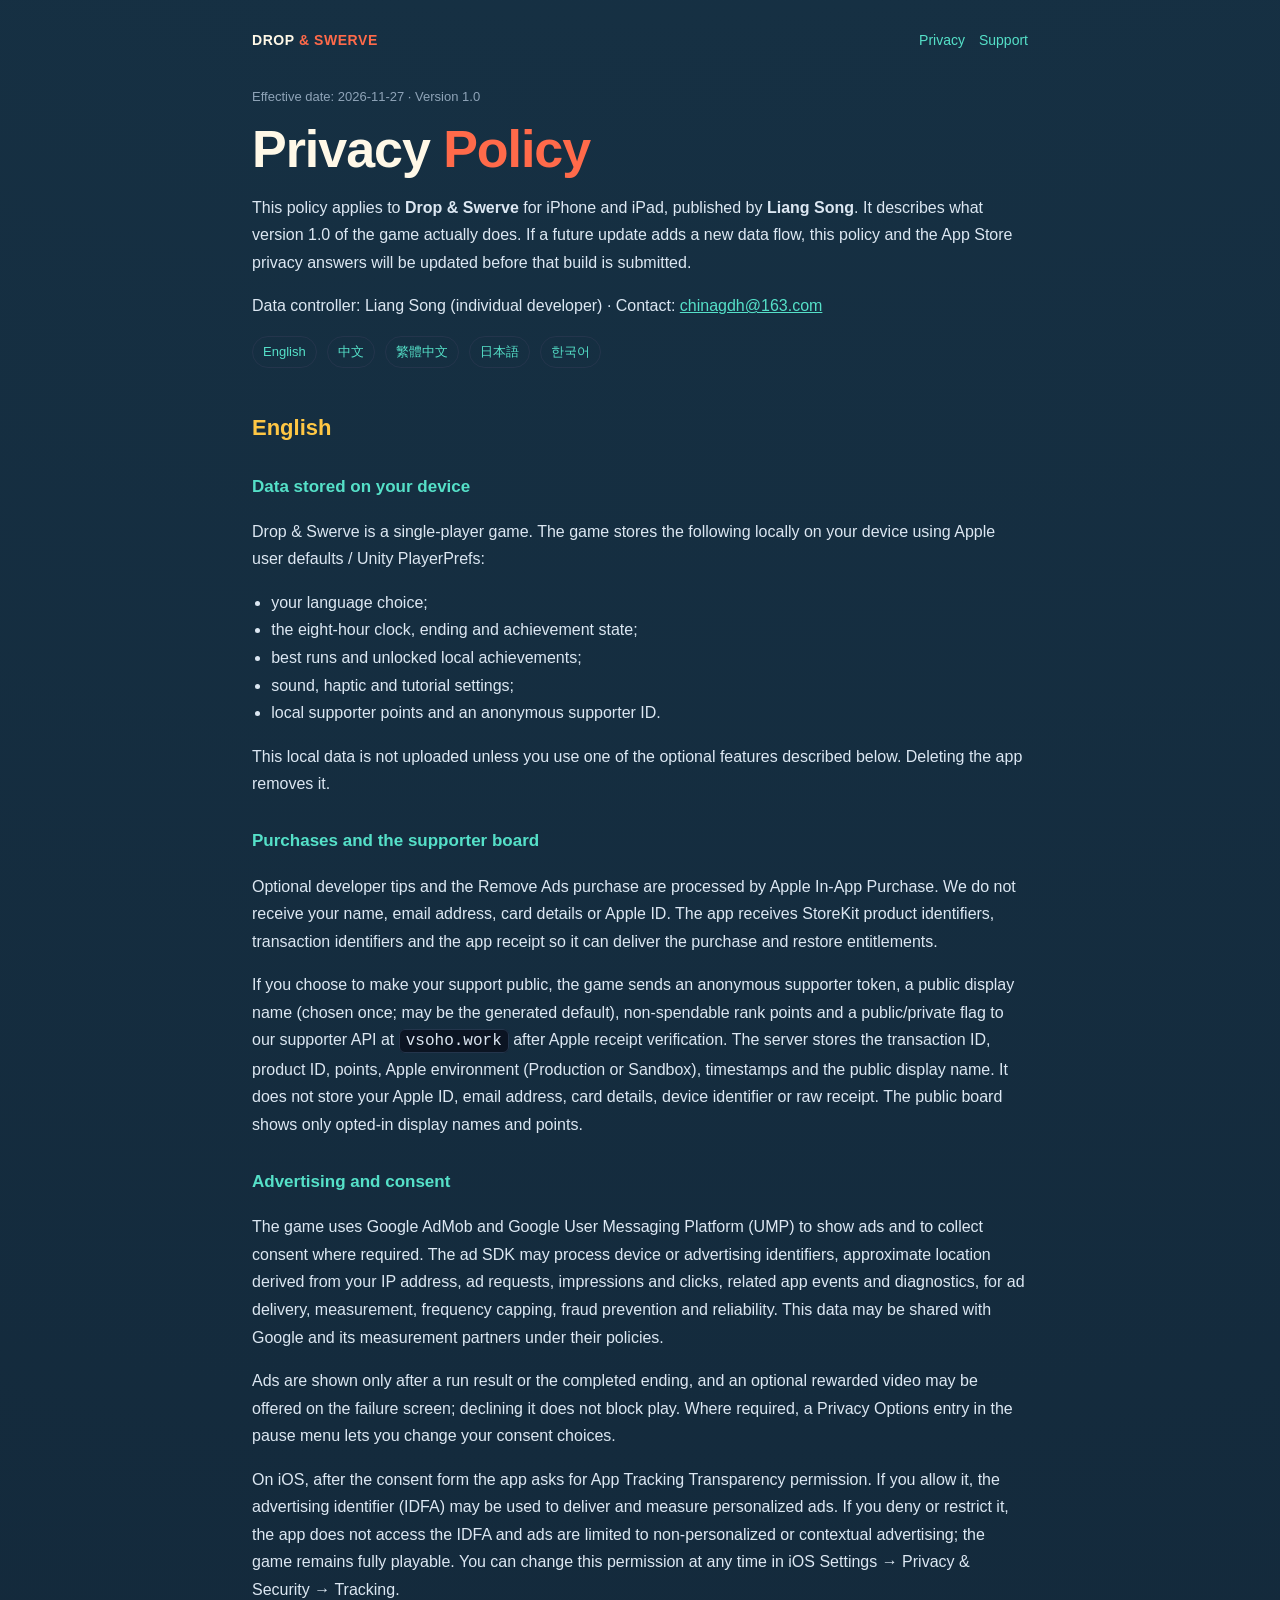
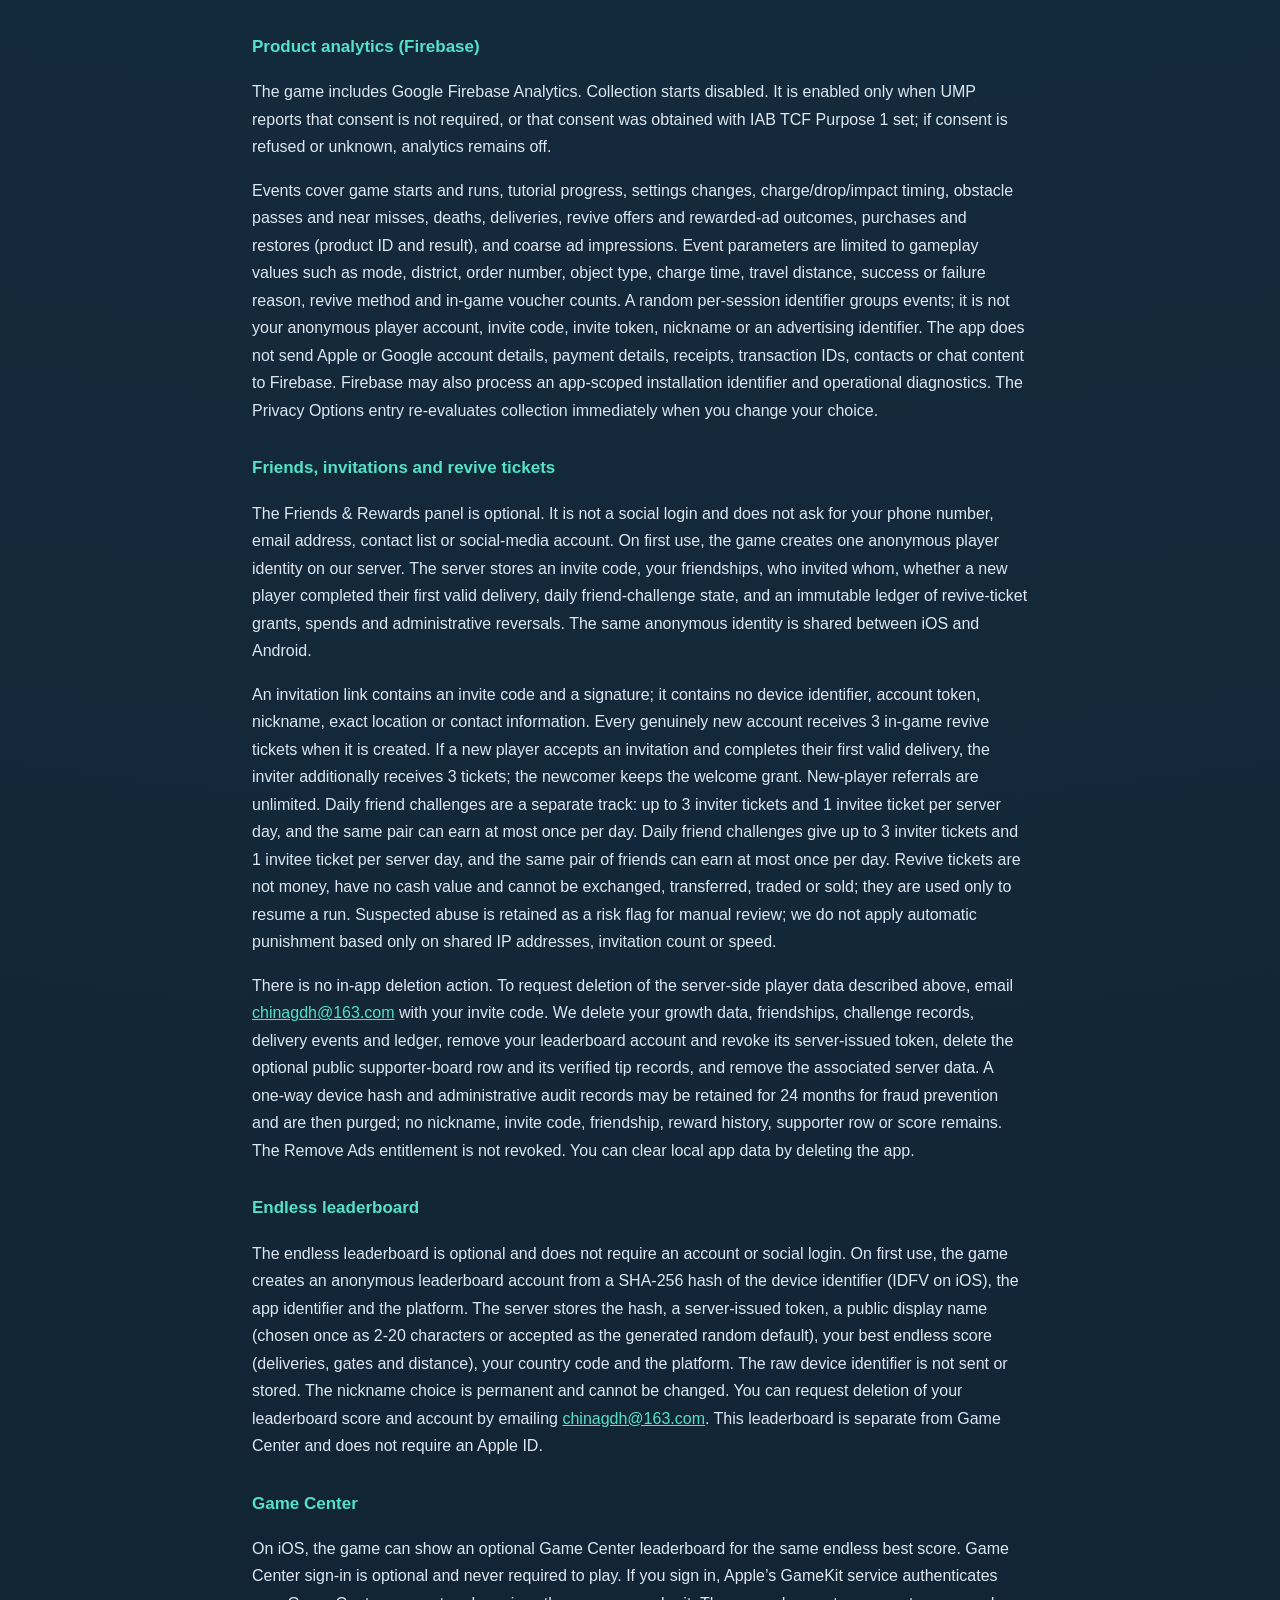
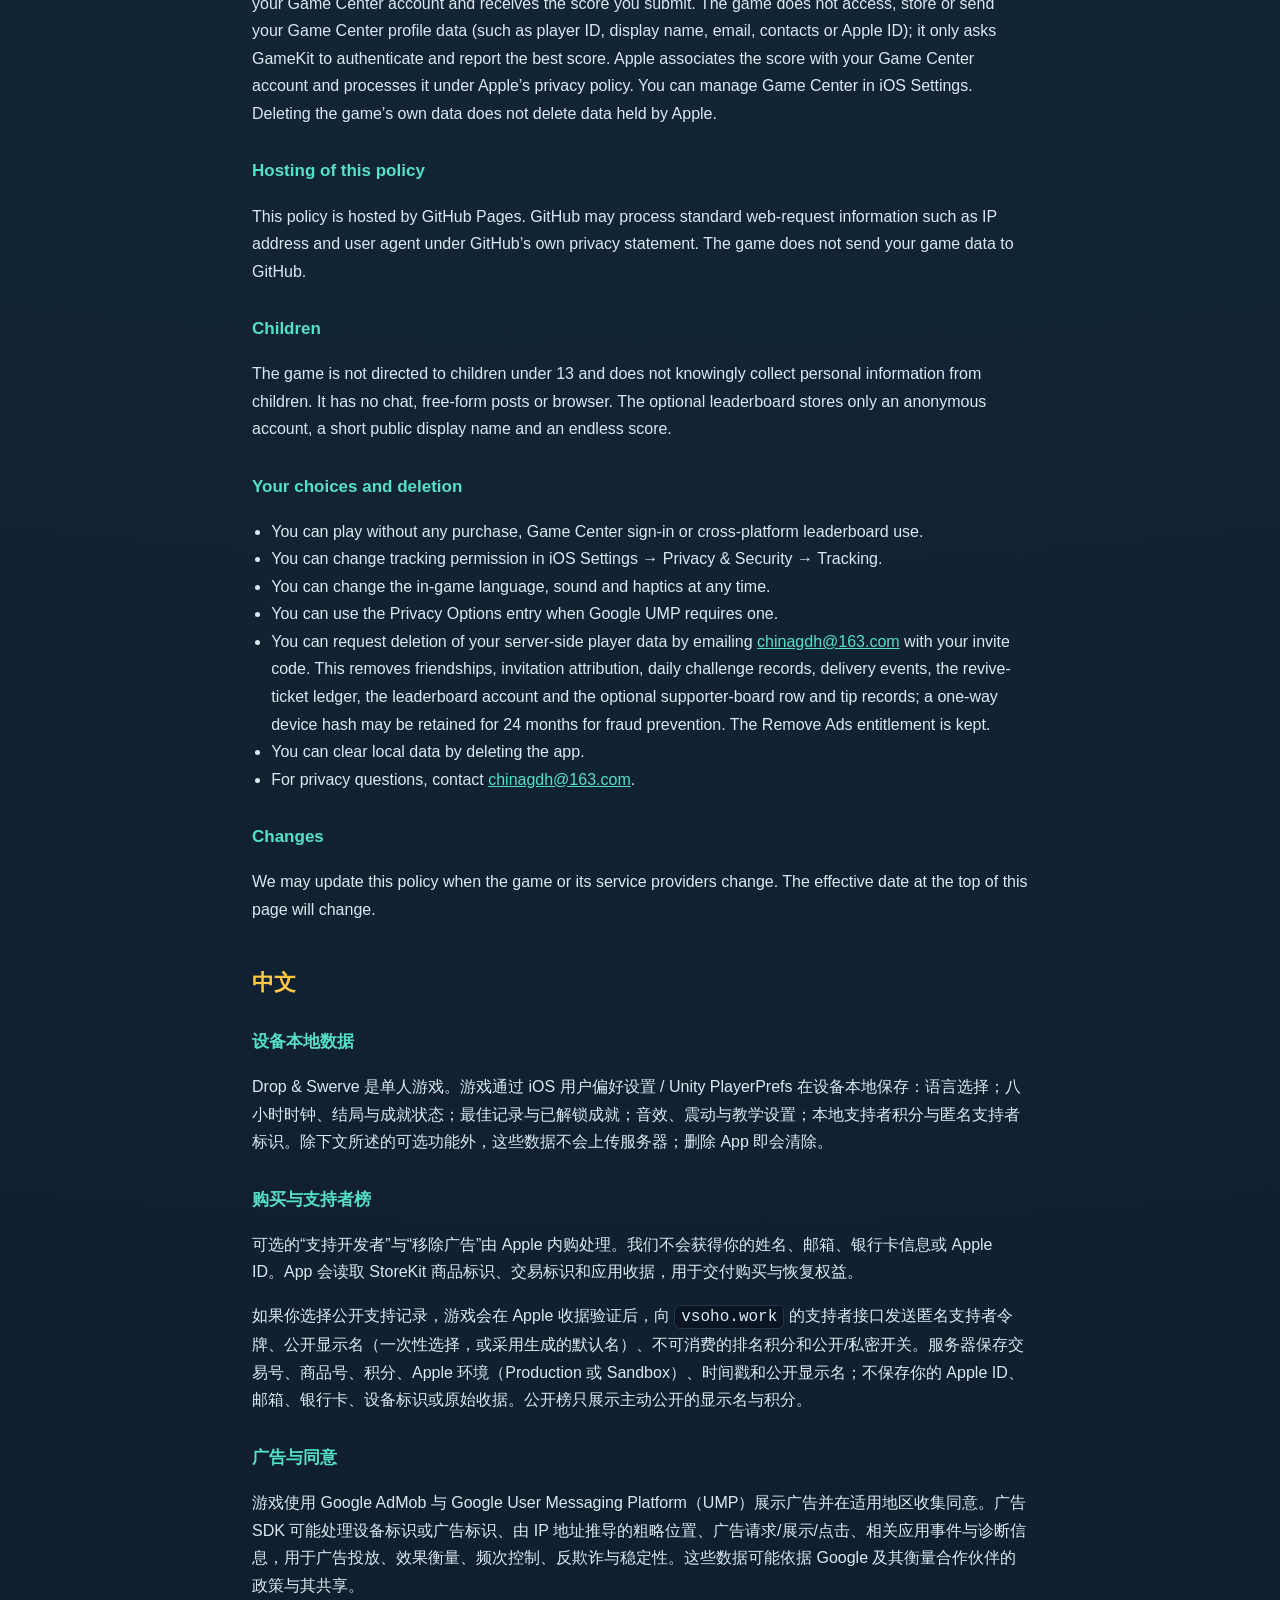
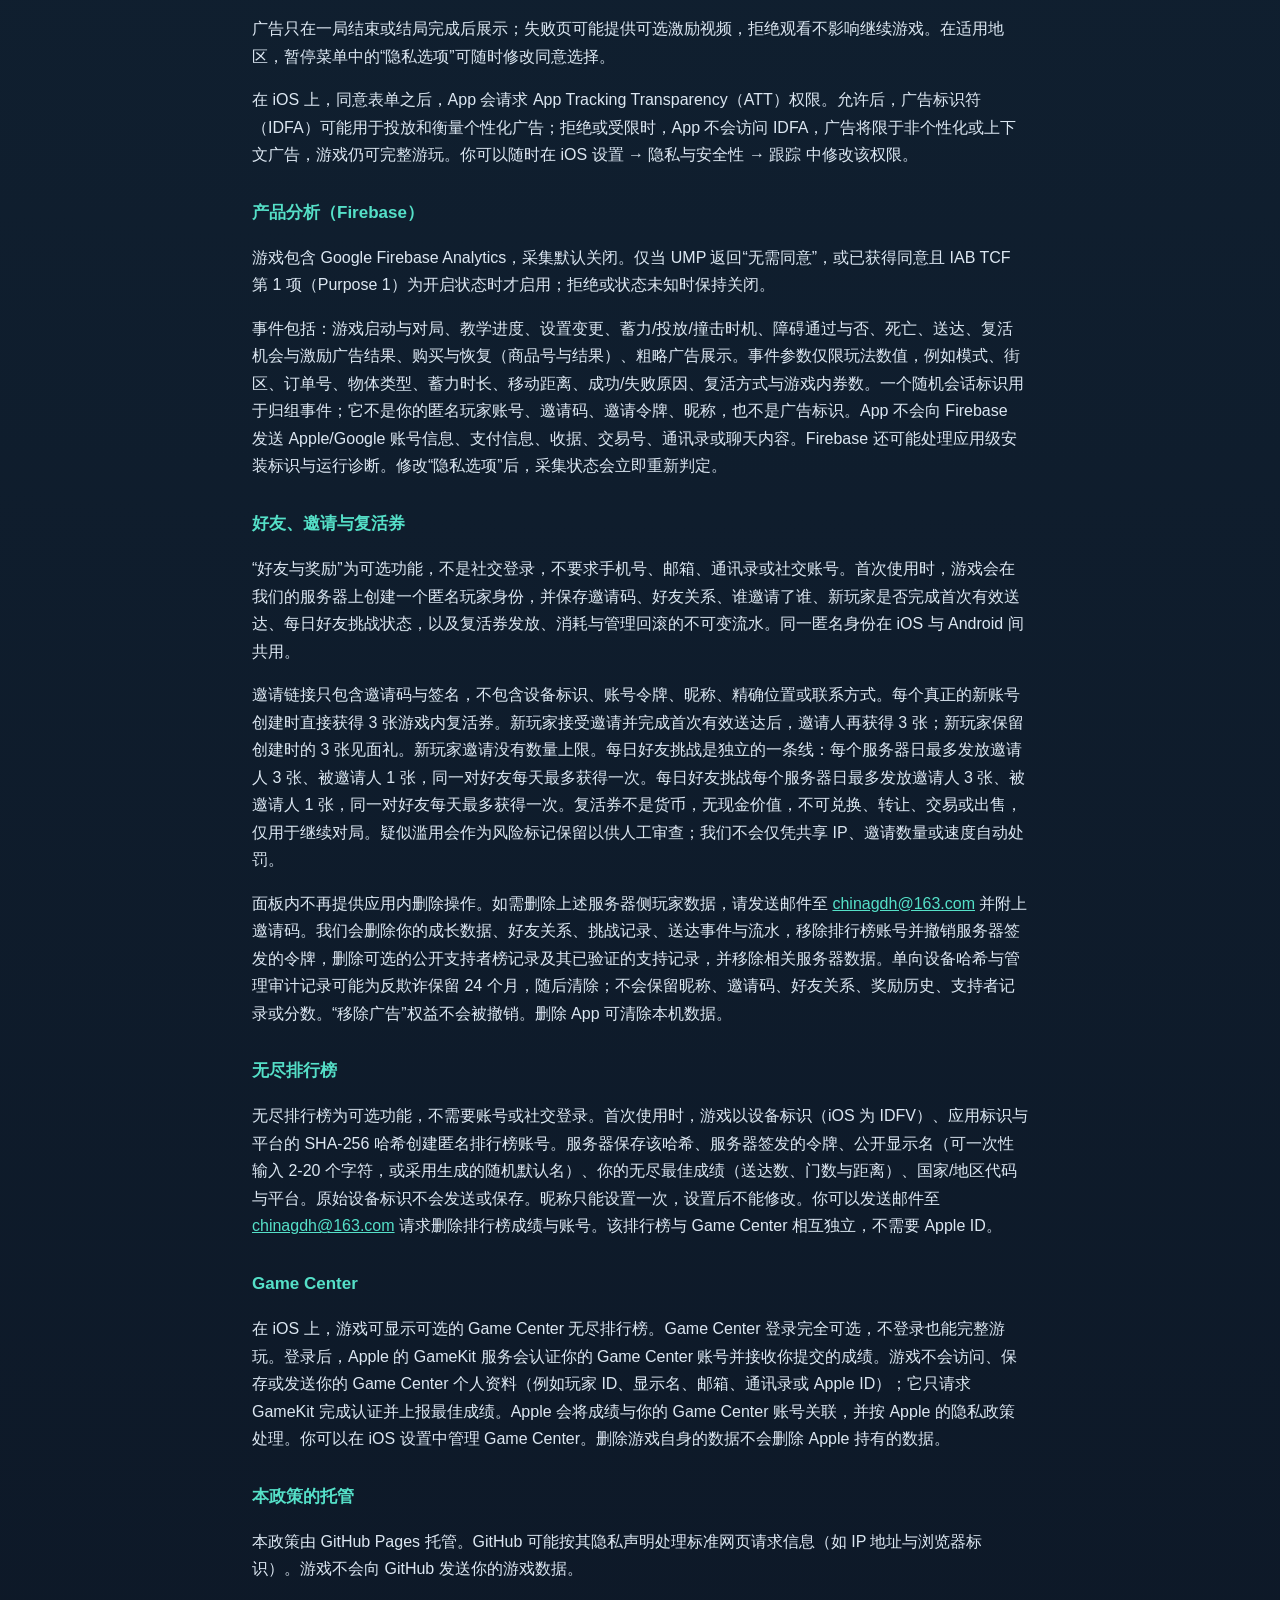
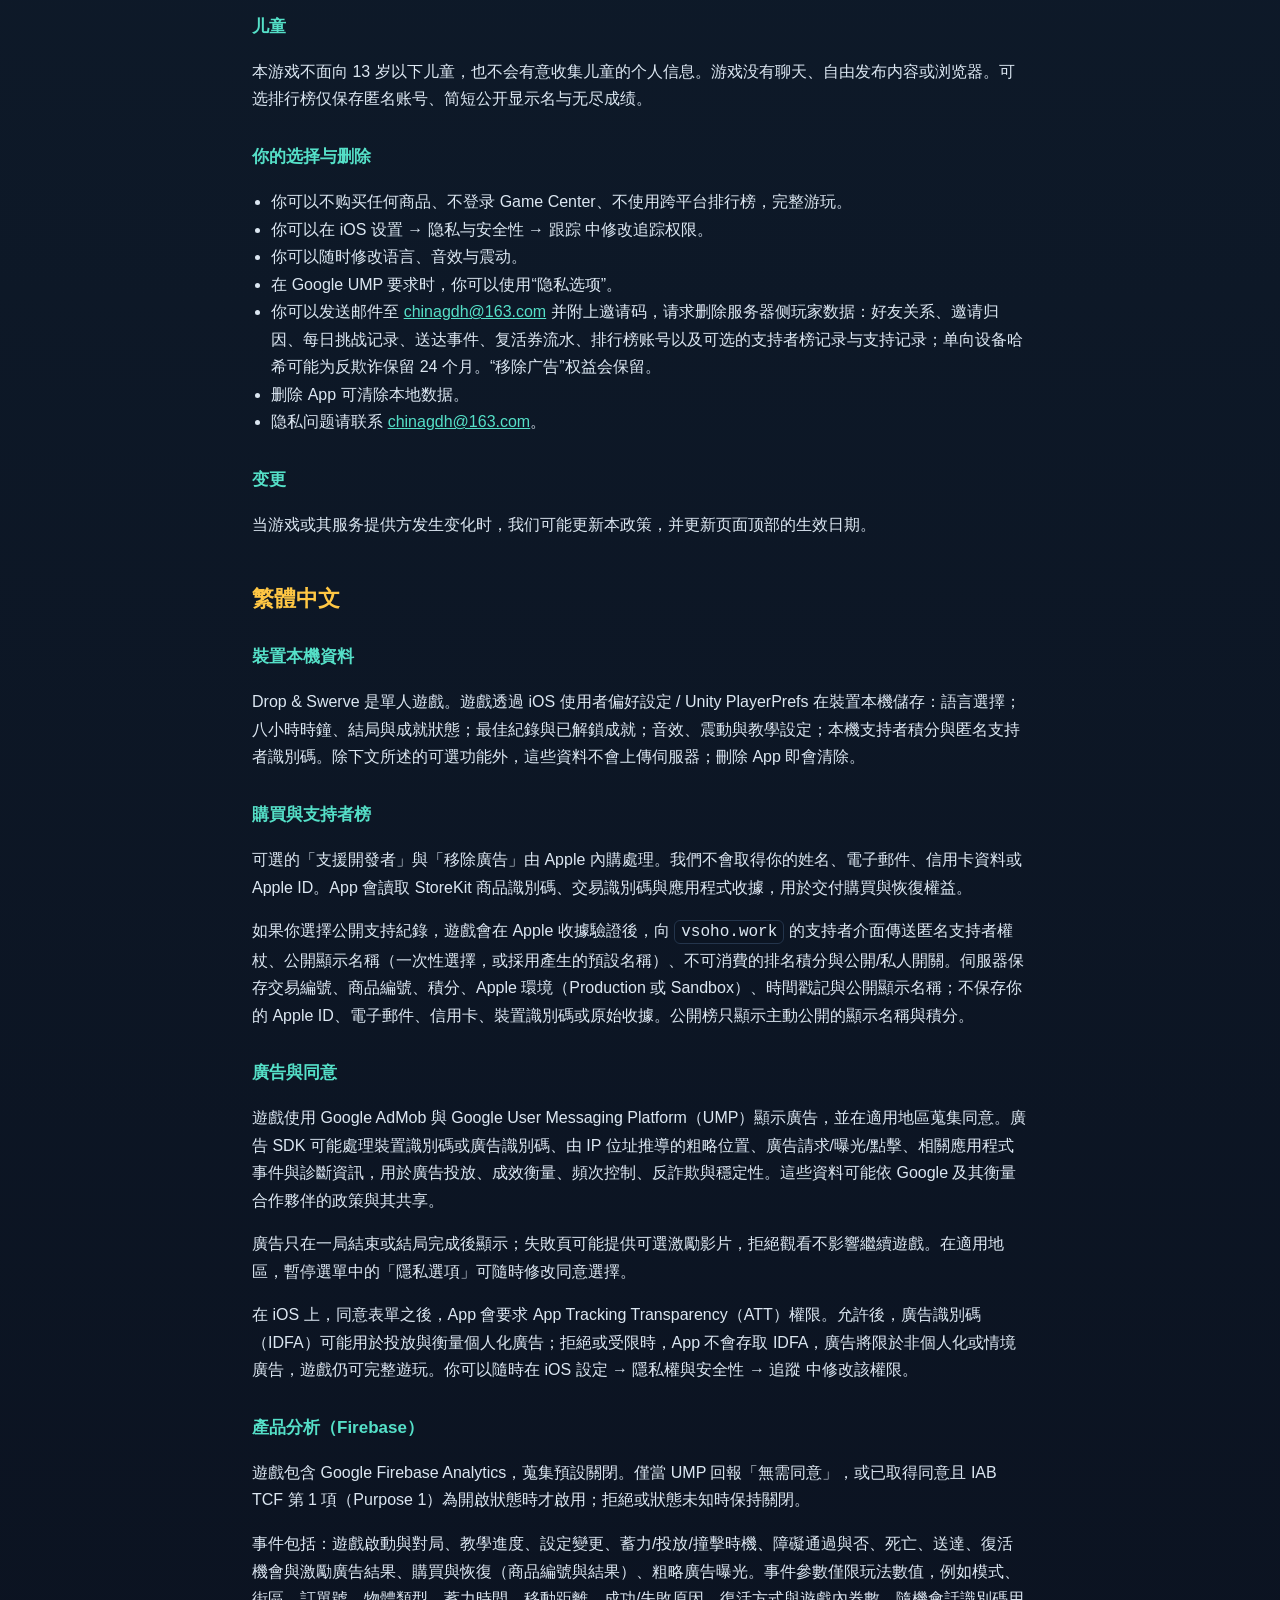
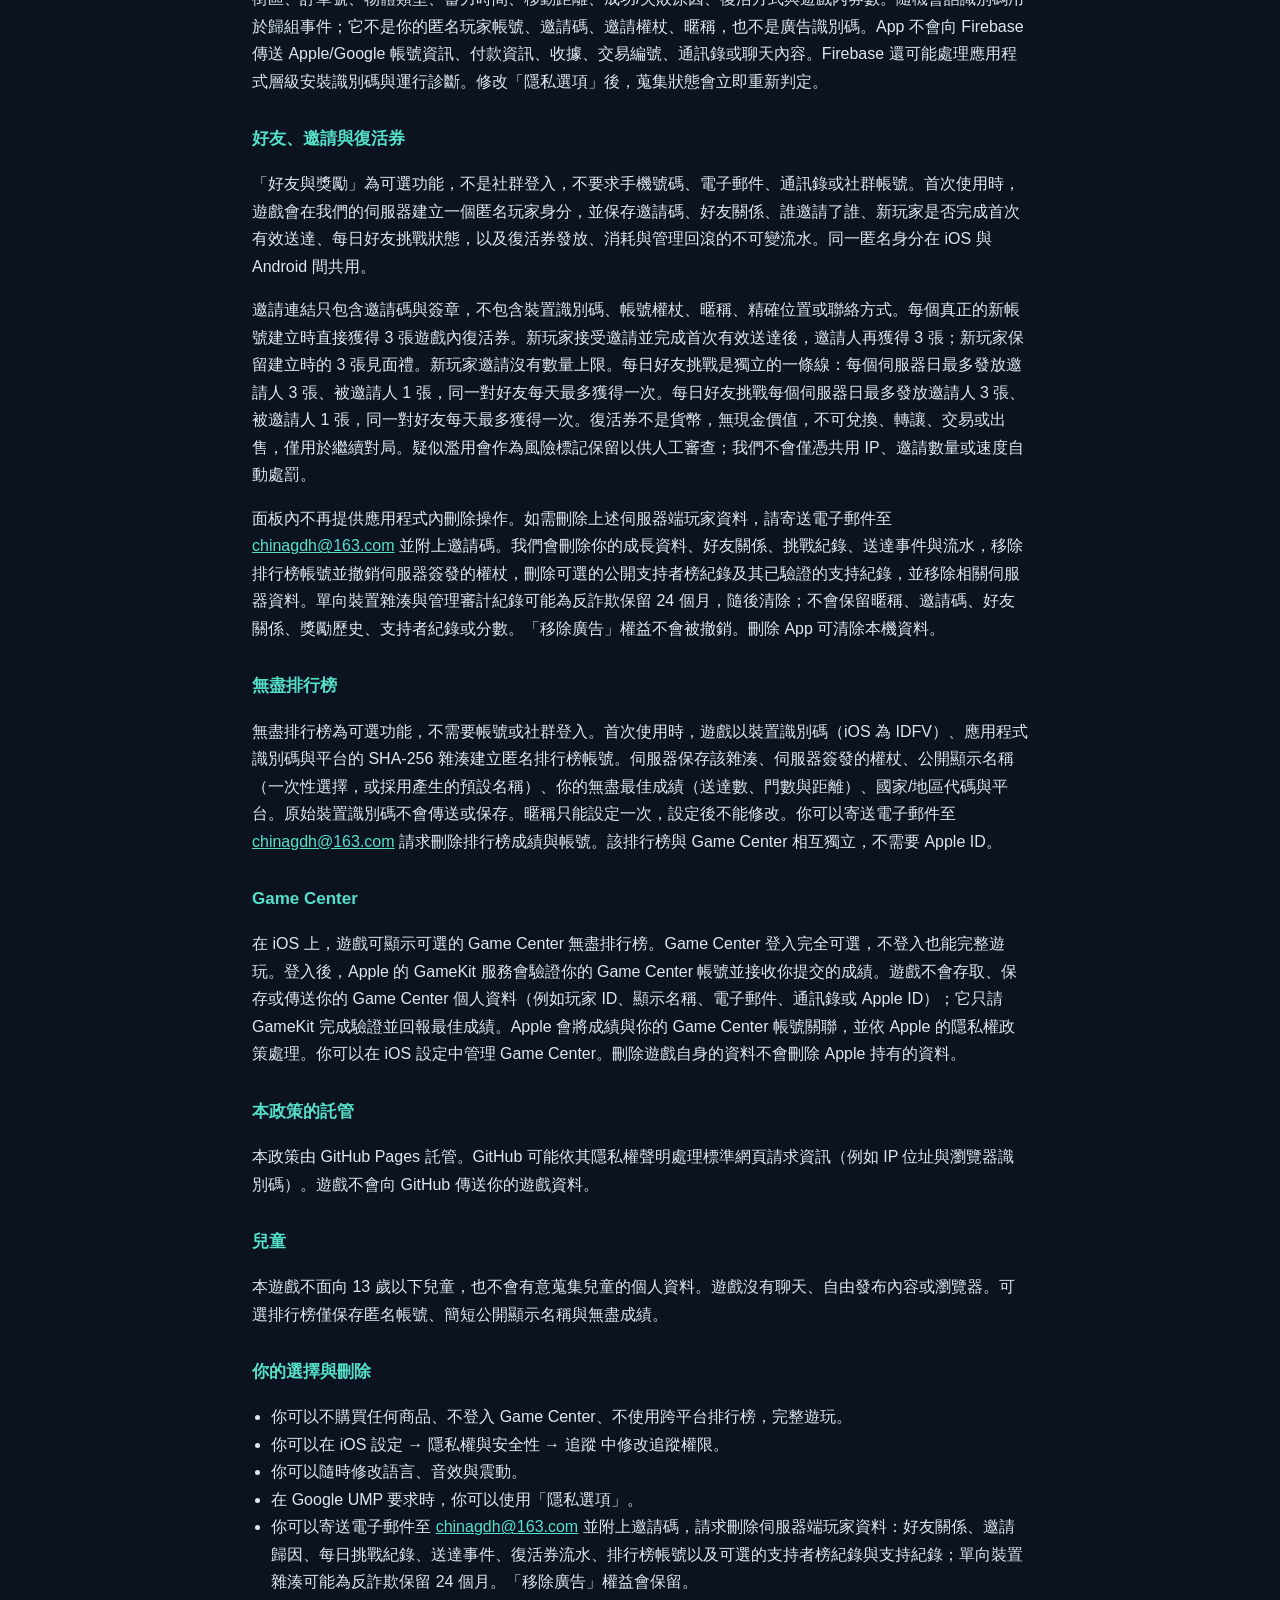
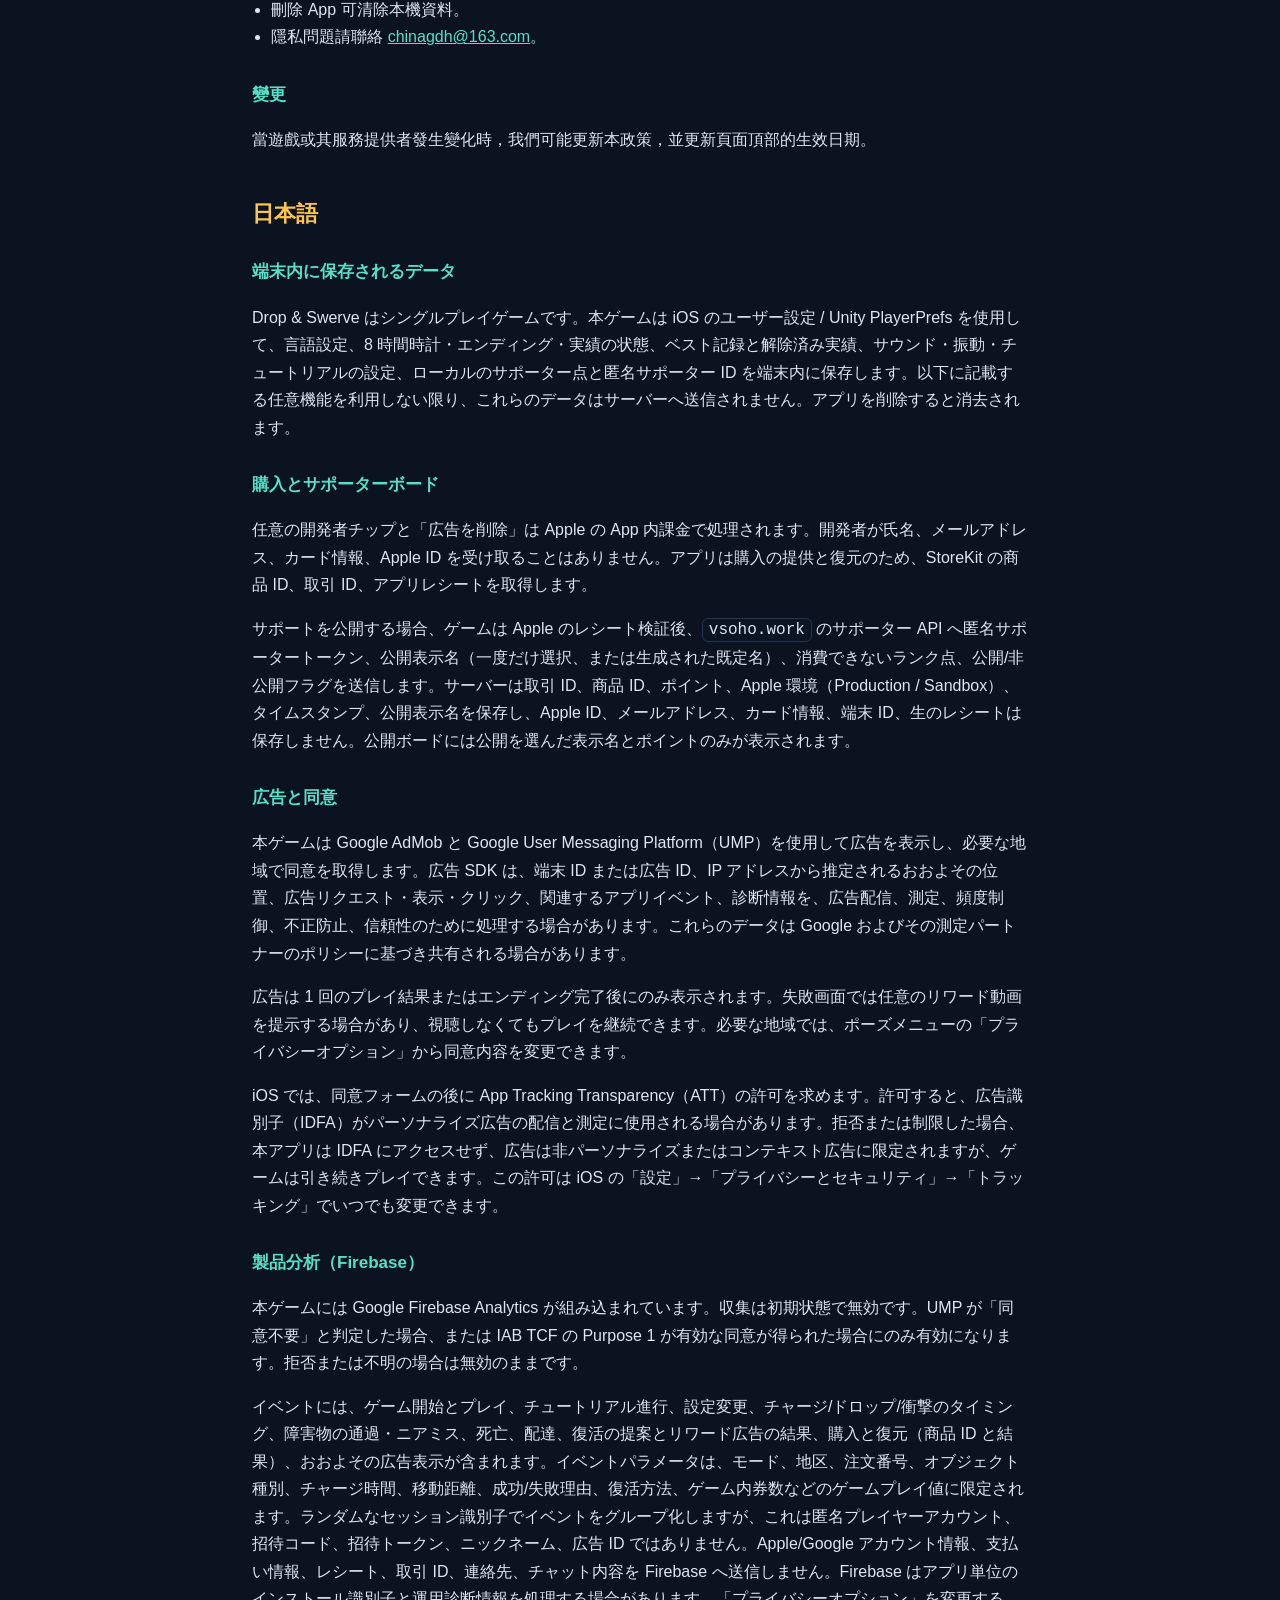
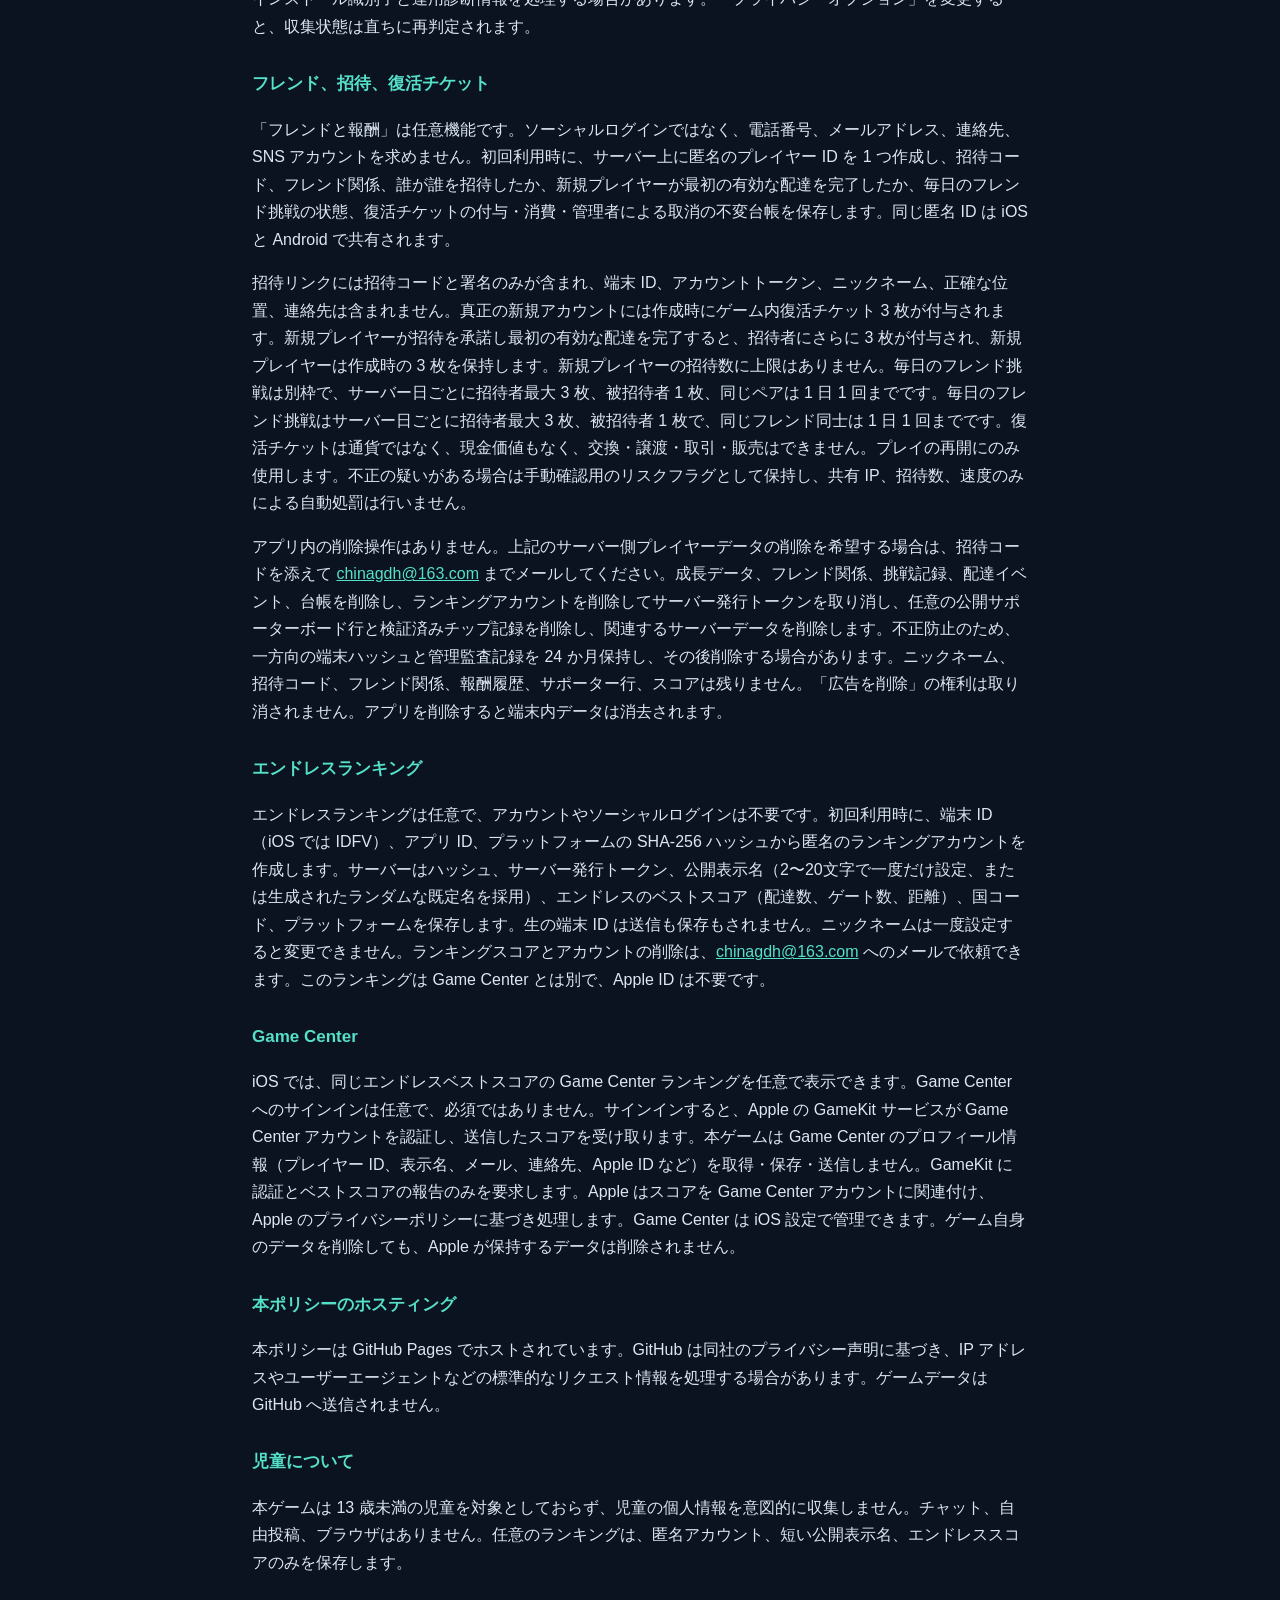
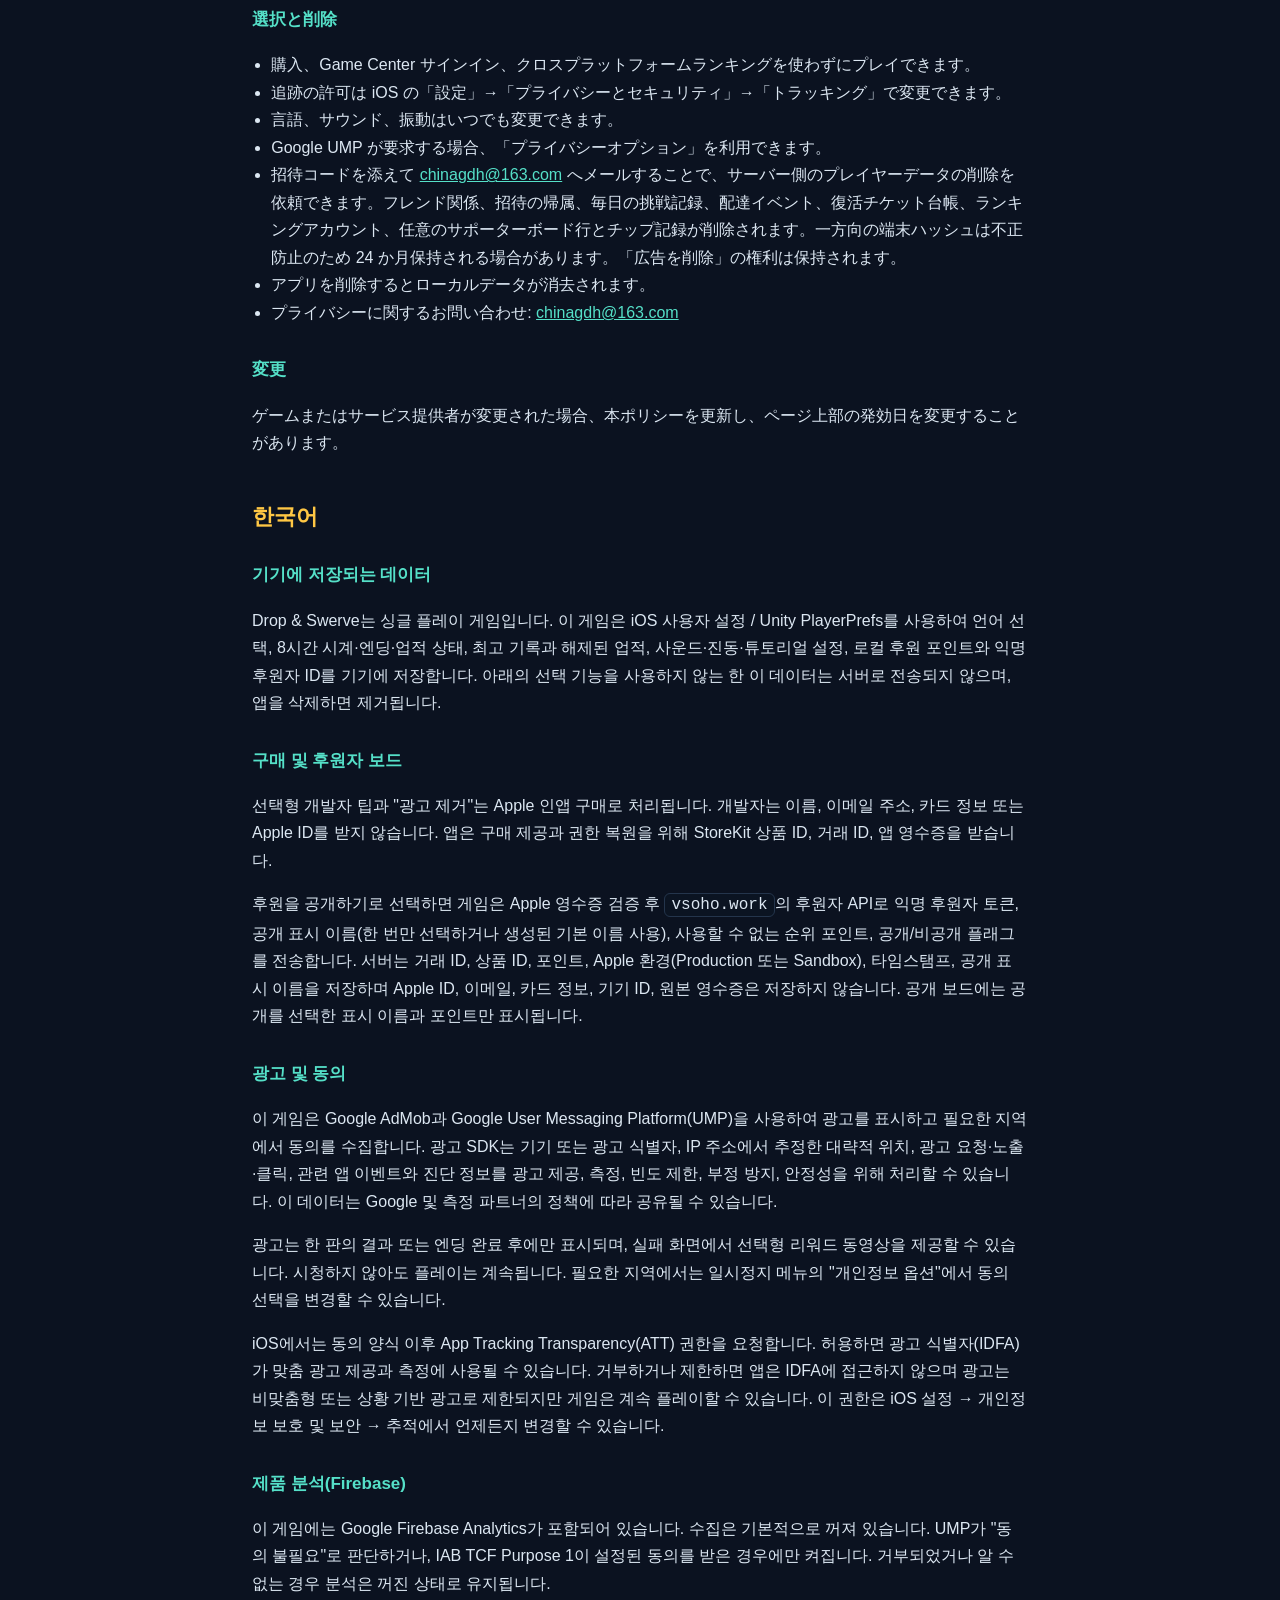
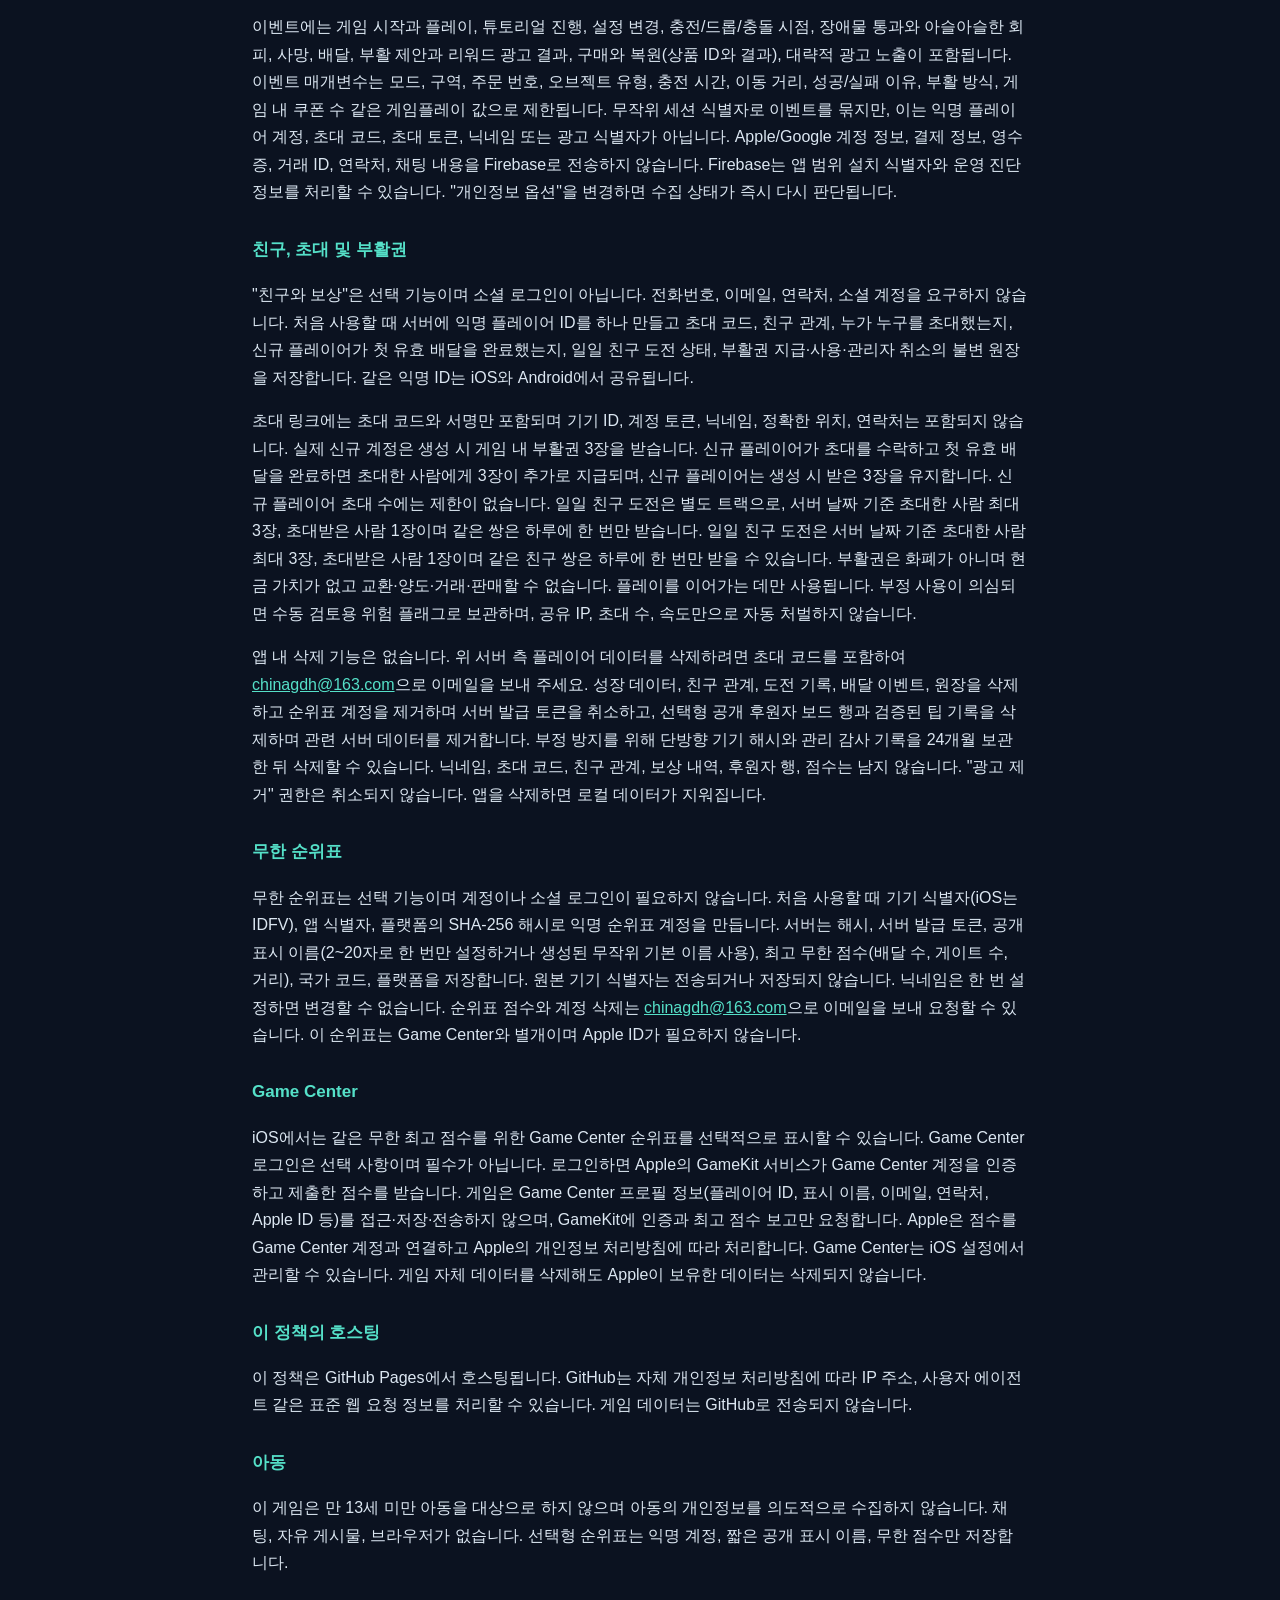
==== commit e9b2515c: "Document welcome tickets and unlimited new-player referrals" ====
--- a/privacy.html
+++ b/privacy.html
@@ -43,7 +43,7 @@
 
 <h3>Friends, invitations and revive tickets</h3>
 <p>The Friends &amp; Rewards panel is optional. It is not a social login and does not ask for your phone number, email address, contact list or social-media account. On first use, the game creates one anonymous player identity on our server. The server stores an invite code, your friendships, who invited whom, whether a new player completed their first valid delivery, daily friend-challenge state, and an immutable ledger of revive-ticket grants, spends and administrative reversals. The same anonymous identity is shared between iOS and Android.</p>
-<p>An invitation link contains an invite code and a signature; it contains no device identifier, account token, nickname, exact location or contact information. A new player who accepts an invitation and completes their first valid delivery gives both the inviter and the new player 3 in-game revive tickets. Each inviter can receive this new-player reward for at most three new players per server day; a fourth new player still receives 3. The reward can be earned for any number of genuine new players across days, subject to anti-abuse review. Daily friend challenges give up to 3 inviter tickets and 1 invitee ticket per server day, and the same pair of friends can earn at most once per day. Revive tickets are not money, have no cash value and cannot be exchanged, transferred, traded or sold; they are used only to resume a run. Suspected abuse is retained as a risk flag for manual review; we do not apply automatic punishment based only on shared IP addresses, invitation count or speed.</p>
+<p>An invitation link contains an invite code and a signature; it contains no device identifier, account token, nickname, exact location or contact information. Every genuinely new account receives 3 in-game revive tickets when it is created. If a new player accepts an invitation and completes their first valid delivery, the inviter additionally receives 3 tickets; the newcomer keeps the welcome grant. New-player referrals are unlimited. Daily friend challenges are a separate track: up to 3 inviter tickets and 1 invitee ticket per server day, and the same pair can earn at most once per day. Daily friend challenges give up to 3 inviter tickets and 1 invitee ticket per server day, and the same pair of friends can earn at most once per day. Revive tickets are not money, have no cash value and cannot be exchanged, transferred, traded or sold; they are used only to resume a run. Suspected abuse is retained as a risk flag for manual review; we do not apply automatic punishment based only on shared IP addresses, invitation count or speed.</p>
 <p>There is no in-app deletion action. To request deletion of the server-side player data described above, email <a href="mailto:chinagdh@163.com">chinagdh@163.com</a> with your invite code. We delete your growth data, friendships, challenge records, delivery events and ledger, remove your leaderboard account and revoke its server-issued token, delete the optional public supporter-board row and its verified tip records, and remove the associated server data. A one-way device hash and administrative audit records may be retained for 24 months for fraud prevention and are then purged; no nickname, invite code, friendship, reward history, supporter row or score remains. The Remove Ads entitlement is not revoked. You can clear local app data by deleting the app.</p>
 
 <h3>Endless leaderboard</h3>
@@ -91,7 +91,7 @@
 
 <h3>好友、邀请与复活券</h3>
 <p>“好友与奖励”为可选功能，不是社交登录，不要求手机号、邮箱、通讯录或社交账号。首次使用时，游戏会在我们的服务器上创建一个匿名玩家身份，并保存邀请码、好友关系、谁邀请了谁、新玩家是否完成首次有效送达、每日好友挑战状态，以及复活券发放、消耗与管理回滚的不可变流水。同一匿名身份在 iOS 与 Android 间共用。</p>
-<p>邀请链接只包含邀请码与签名，不包含设备标识、账号令牌、昵称、精确位置或联系方式。新玩家接受邀请并完成首次有效送达后，邀请人和新玩家各获得 3 张游戏内复活券。每位邀请人每个服务器日最多对 3 名新玩家获得该奖励，第 4 名新玩家仍获得 3 张。该奖励可跨日对任意数量的真实新玩家生效，但会接受反作弊审查。每日好友挑战每个服务器日最多发放邀请人 3 张、被邀请人 1 张，同一对好友每天最多获得一次。复活券不是货币，无现金价值，不可兑换、转让、交易或出售，仅用于继续对局。疑似滥用会作为风险标记保留以供人工审查；我们不会仅凭共享 IP、邀请数量或速度自动处罚。</p>
+<p>邀请链接只包含邀请码与签名，不包含设备标识、账号令牌、昵称、精确位置或联系方式。每个真正的新账号创建时直接获得 3 张游戏内复活券。新玩家接受邀请并完成首次有效送达后，邀请人再获得 3 张；新玩家保留创建时的 3 张见面礼。新玩家邀请没有数量上限。每日好友挑战是独立的一条线：每个服务器日最多发放邀请人 3 张、被邀请人 1 张，同一对好友每天最多获得一次。每日好友挑战每个服务器日最多发放邀请人 3 张、被邀请人 1 张，同一对好友每天最多获得一次。复活券不是货币，无现金价值，不可兑换、转让、交易或出售，仅用于继续对局。疑似滥用会作为风险标记保留以供人工审查；我们不会仅凭共享 IP、邀请数量或速度自动处罚。</p>
 <p>面板内不再提供应用内删除操作。如需删除上述服务器侧玩家数据，请发送邮件至 <a href="mailto:chinagdh@163.com">chinagdh@163.com</a> 并附上邀请码。我们会删除你的成长数据、好友关系、挑战记录、送达事件与流水，移除排行榜账号并撤销服务器签发的令牌，删除可选的公开支持者榜记录及其已验证的支持记录，并移除相关服务器数据。单向设备哈希与管理审计记录可能为反欺诈保留 24 个月，随后清除；不会保留昵称、邀请码、好友关系、奖励历史、支持者记录或分数。“移除广告”权益不会被撤销。删除 App 可清除本机数据。</p>
 
 <h3>无尽排行榜</h3>
@@ -139,7 +139,7 @@
 
 <h3>好友、邀請與復活券</h3>
 <p>「好友與獎勵」為可選功能，不是社群登入，不要求手機號碼、電子郵件、通訊錄或社群帳號。首次使用時，遊戲會在我們的伺服器建立一個匿名玩家身分，並保存邀請碼、好友關係、誰邀請了誰、新玩家是否完成首次有效送達、每日好友挑戰狀態，以及復活券發放、消耗與管理回滾的不可變流水。同一匿名身分在 iOS 與 Android 間共用。</p>
-<p>邀請連結只包含邀請碼與簽章，不包含裝置識別碼、帳號權杖、暱稱、精確位置或聯絡方式。新玩家接受邀請並完成首次有效送達後，邀請人和新玩家各獲得 3 張遊戲內復活券。每位邀請人每個伺服器日最多對 3 名新玩家獲得該獎勵，第 4 名新玩家仍獲得 3 張。該獎勵可跨日對任意數量的真實新玩家生效，但會接受反作弊審查。每日好友挑戰每個伺服器日最多發放邀請人 3 張、被邀請人 1 張，同一對好友每天最多獲得一次。復活券不是貨幣，無現金價值，不可兌換、轉讓、交易或出售，僅用於繼續對局。疑似濫用會作為風險標記保留以供人工審查；我們不會僅憑共用 IP、邀請數量或速度自動處罰。</p>
+<p>邀請連結只包含邀請碼與簽章，不包含裝置識別碼、帳號權杖、暱稱、精確位置或聯絡方式。每個真正的新帳號建立時直接獲得 3 張遊戲內復活券。新玩家接受邀請並完成首次有效送達後，邀請人再獲得 3 張；新玩家保留建立時的 3 張見面禮。新玩家邀請沒有數量上限。每日好友挑戰是獨立的一條線：每個伺服器日最多發放邀請人 3 張、被邀請人 1 張，同一對好友每天最多獲得一次。每日好友挑戰每個伺服器日最多發放邀請人 3 張、被邀請人 1 張，同一對好友每天最多獲得一次。復活券不是貨幣，無現金價值，不可兌換、轉讓、交易或出售，僅用於繼續對局。疑似濫用會作為風險標記保留以供人工審查；我們不會僅憑共用 IP、邀請數量或速度自動處罰。</p>
 <p>面板內不再提供應用程式內刪除操作。如需刪除上述伺服器端玩家資料，請寄送電子郵件至 <a href="mailto:chinagdh@163.com">chinagdh@163.com</a> 並附上邀請碼。我們會刪除你的成長資料、好友關係、挑戰紀錄、送達事件與流水，移除排行榜帳號並撤銷伺服器簽發的權杖，刪除可選的公開支持者榜紀錄及其已驗證的支持紀錄，並移除相關伺服器資料。單向裝置雜湊與管理審計紀錄可能為反詐欺保留 24 個月，隨後清除；不會保留暱稱、邀請碼、好友關係、獎勵歷史、支持者紀錄或分數。「移除廣告」權益不會被撤銷。刪除 App 可清除本機資料。</p>
 
 <h3>無盡排行榜</h3>
@@ -187,7 +187,7 @@
 
 <h3>フレンド、招待、復活チケット</h3>
 <p>「フレンドと報酬」は任意機能です。ソーシャルログインではなく、電話番号、メールアドレス、連絡先、SNS アカウントを求めません。初回利用時に、サーバー上に匿名のプレイヤー ID を 1 つ作成し、招待コード、フレンド関係、誰が誰を招待したか、新規プレイヤーが最初の有効な配達を完了したか、毎日のフレンド挑戦の状態、復活チケットの付与・消費・管理者による取消の不変台帳を保存します。同じ匿名 ID は iOS と Android で共有されます。</p>
-<p>招待リンクには招待コードと署名のみが含まれ、端末 ID、アカウントトークン、ニックネーム、正確な位置、連絡先は含まれません。新規プレイヤーが招待を承諾し最初の有効な配達を完了すると、招待者と新規プレイヤーの双方にゲーム内復活チケット 3 枚が付与されます。招待者がこの新規プレイヤー報酬を受け取れるのはサーバー日ごとに最大 3 人までで、4 人目の新規プレイヤーにも 3 枚が付与されます。この報酬は、不正防止の確認を条件に、日をまたいで任意の人数の実在新規プレイヤーに対して成立します。毎日のフレンド挑戦はサーバー日ごとに招待者最大 3 枚、被招待者 1 枚で、同じフレンド同士は 1 日 1 回までです。復活チケットは通貨ではなく、現金価値もなく、交換・譲渡・取引・販売はできません。プレイの再開にのみ使用します。不正の疑いがある場合は手動確認用のリスクフラグとして保持し、共有 IP、招待数、速度のみによる自動処罰は行いません。</p>
+<p>招待リンクには招待コードと署名のみが含まれ、端末 ID、アカウントトークン、ニックネーム、正確な位置、連絡先は含まれません。真正の新規アカウントには作成時にゲーム内復活チケット 3 枚が付与されます。新規プレイヤーが招待を承諾し最初の有効な配達を完了すると、招待者にさらに 3 枚が付与され、新規プレイヤーは作成時の 3 枚を保持します。新規プレイヤーの招待数に上限はありません。毎日のフレンド挑戦は別枠で、サーバー日ごとに招待者最大 3 枚、被招待者 1 枚、同じペアは 1 日 1 回までです。毎日のフレンド挑戦はサーバー日ごとに招待者最大 3 枚、被招待者 1 枚で、同じフレンド同士は 1 日 1 回までです。復活チケットは通貨ではなく、現金価値もなく、交換・譲渡・取引・販売はできません。プレイの再開にのみ使用します。不正の疑いがある場合は手動確認用のリスクフラグとして保持し、共有 IP、招待数、速度のみによる自動処罰は行いません。</p>
 <p>アプリ内の削除操作はありません。上記のサーバー側プレイヤーデータの削除を希望する場合は、招待コードを添えて <a href="mailto:chinagdh@163.com">chinagdh@163.com</a> までメールしてください。成長データ、フレンド関係、挑戦記録、配達イベント、台帳を削除し、ランキングアカウントを削除してサーバー発行トークンを取り消し、任意の公開サポーターボード行と検証済みチップ記録を削除し、関連するサーバーデータを削除します。不正防止のため、一方向の端末ハッシュと管理監査記録を 24 か月保持し、その後削除する場合があります。ニックネーム、招待コード、フレンド関係、報酬履歴、サポーター行、スコアは残りません。「広告を削除」の権利は取り消されません。アプリを削除すると端末内データは消去されます。</p>
 
 <h3>エンドレスランキング</h3>
@@ -235,7 +235,7 @@
 
 <h3>친구, 초대 및 부활권</h3>
 <p>"친구와 보상"은 선택 기능이며 소셜 로그인이 아닙니다. 전화번호, 이메일, 연락처, 소셜 계정을 요구하지 않습니다. 처음 사용할 때 서버에 익명 플레이어 ID를 하나 만들고 초대 코드, 친구 관계, 누가 누구를 초대했는지, 신규 플레이어가 첫 유효 배달을 완료했는지, 일일 친구 도전 상태, 부활권 지급·사용·관리자 취소의 불변 원장을 저장합니다. 같은 익명 ID는 iOS와 Android에서 공유됩니다.</p>
-<p>초대 링크에는 초대 코드와 서명만 포함되며 기기 ID, 계정 토큰, 닉네임, 정확한 위치, 연락처는 포함되지 않습니다. 신규 플레이어가 초대를 수락하고 첫 유효 배달을 완료하면 초대한 사람과 신규 플레이어 모두에게 게임 내 부활권 3장이 지급됩니다. 초대한 사람은 서버 날짜 기준 최대 3명의 신규 플레이어에게 이 보상을 받을 수 있으며, 4번째 신규 플레이어도 3장을 받습니다. 이 보상은 부정 사용 검토를 조건으로 날짜가 바뀌어도 실제 신규 플레이어 수에 제한 없이 적용됩니다. 일일 친구 도전은 서버 날짜 기준 초대한 사람 최대 3장, 초대받은 사람 1장이며 같은 친구 쌍은 하루에 한 번만 받을 수 있습니다. 부활권은 화폐가 아니며 현금 가치가 없고 교환·양도·거래·판매할 수 없습니다. 플레이를 이어가는 데만 사용됩니다. 부정 사용이 의심되면 수동 검토용 위험 플래그로 보관하며, 공유 IP, 초대 수, 속도만으로 자동 처벌하지 않습니다.</p>
+<p>초대 링크에는 초대 코드와 서명만 포함되며 기기 ID, 계정 토큰, 닉네임, 정확한 위치, 연락처는 포함되지 않습니다. 실제 신규 계정은 생성 시 게임 내 부활권 3장을 받습니다. 신규 플레이어가 초대를 수락하고 첫 유효 배달을 완료하면 초대한 사람에게 3장이 추가로 지급되며, 신규 플레이어는 생성 시 받은 3장을 유지합니다. 신규 플레이어 초대 수에는 제한이 없습니다. 일일 친구 도전은 별도 트랙으로, 서버 날짜 기준 초대한 사람 최대 3장, 초대받은 사람 1장이며 같은 쌍은 하루에 한 번만 받습니다. 일일 친구 도전은 서버 날짜 기준 초대한 사람 최대 3장, 초대받은 사람 1장이며 같은 친구 쌍은 하루에 한 번만 받을 수 있습니다. 부활권은 화폐가 아니며 현금 가치가 없고 교환·양도·거래·판매할 수 없습니다. 플레이를 이어가는 데만 사용됩니다. 부정 사용이 의심되면 수동 검토용 위험 플래그로 보관하며, 공유 IP, 초대 수, 속도만으로 자동 처벌하지 않습니다.</p>
 <p>앱 내 삭제 기능은 없습니다. 위 서버 측 플레이어 데이터를 삭제하려면 초대 코드를 포함하여 <a href="mailto:chinagdh@163.com">chinagdh@163.com</a>으로 이메일을 보내 주세요. 성장 데이터, 친구 관계, 도전 기록, 배달 이벤트, 원장을 삭제하고 순위표 계정을 제거하며 서버 발급 토큰을 취소하고, 선택형 공개 후원자 보드 행과 검증된 팁 기록을 삭제하며 관련 서버 데이터를 제거합니다. 부정 방지를 위해 단방향 기기 해시와 관리 감사 기록을 24개월 보관한 뒤 삭제할 수 있습니다. 닉네임, 초대 코드, 친구 관계, 보상 내역, 후원자 행, 점수는 남지 않습니다. "광고 제거" 권한은 취소되지 않습니다. 앱을 삭제하면 로컬 데이터가 지워집니다.</p>
 
 <h3>무한 순위표</h3>
